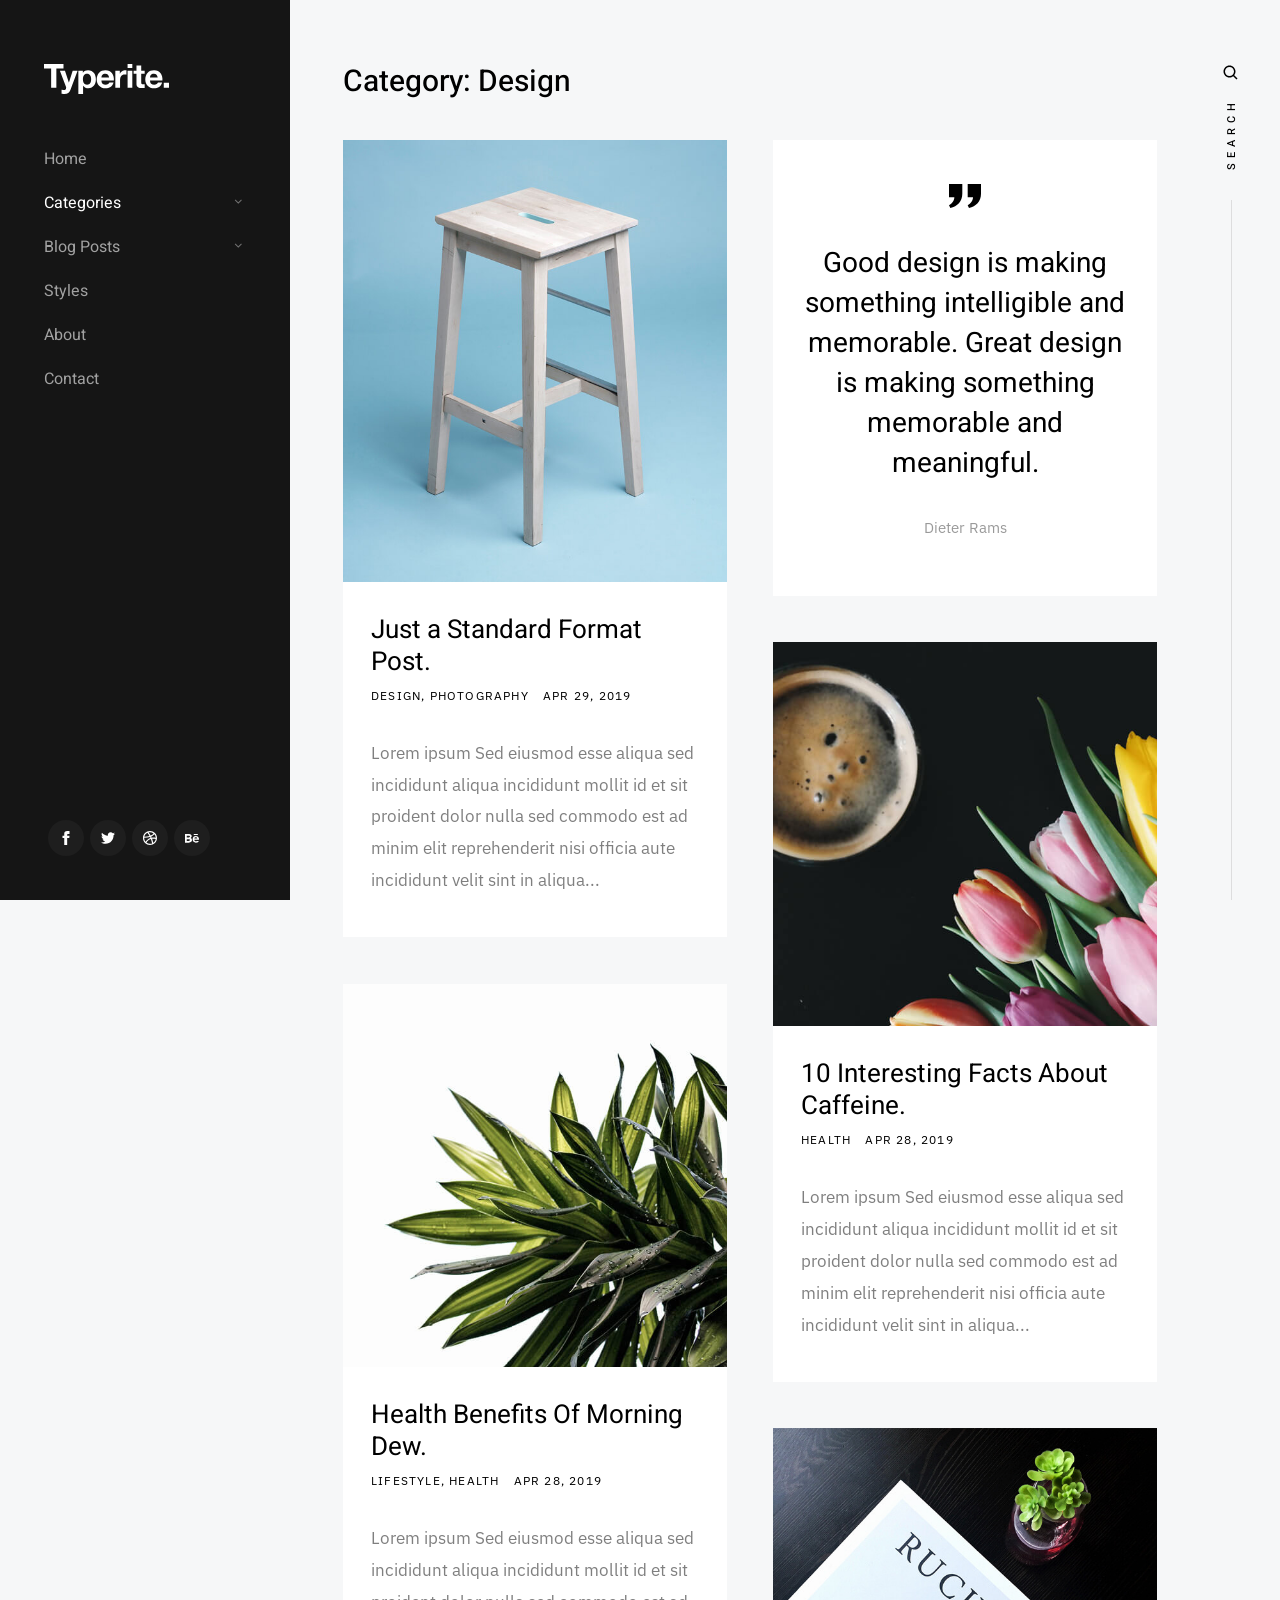
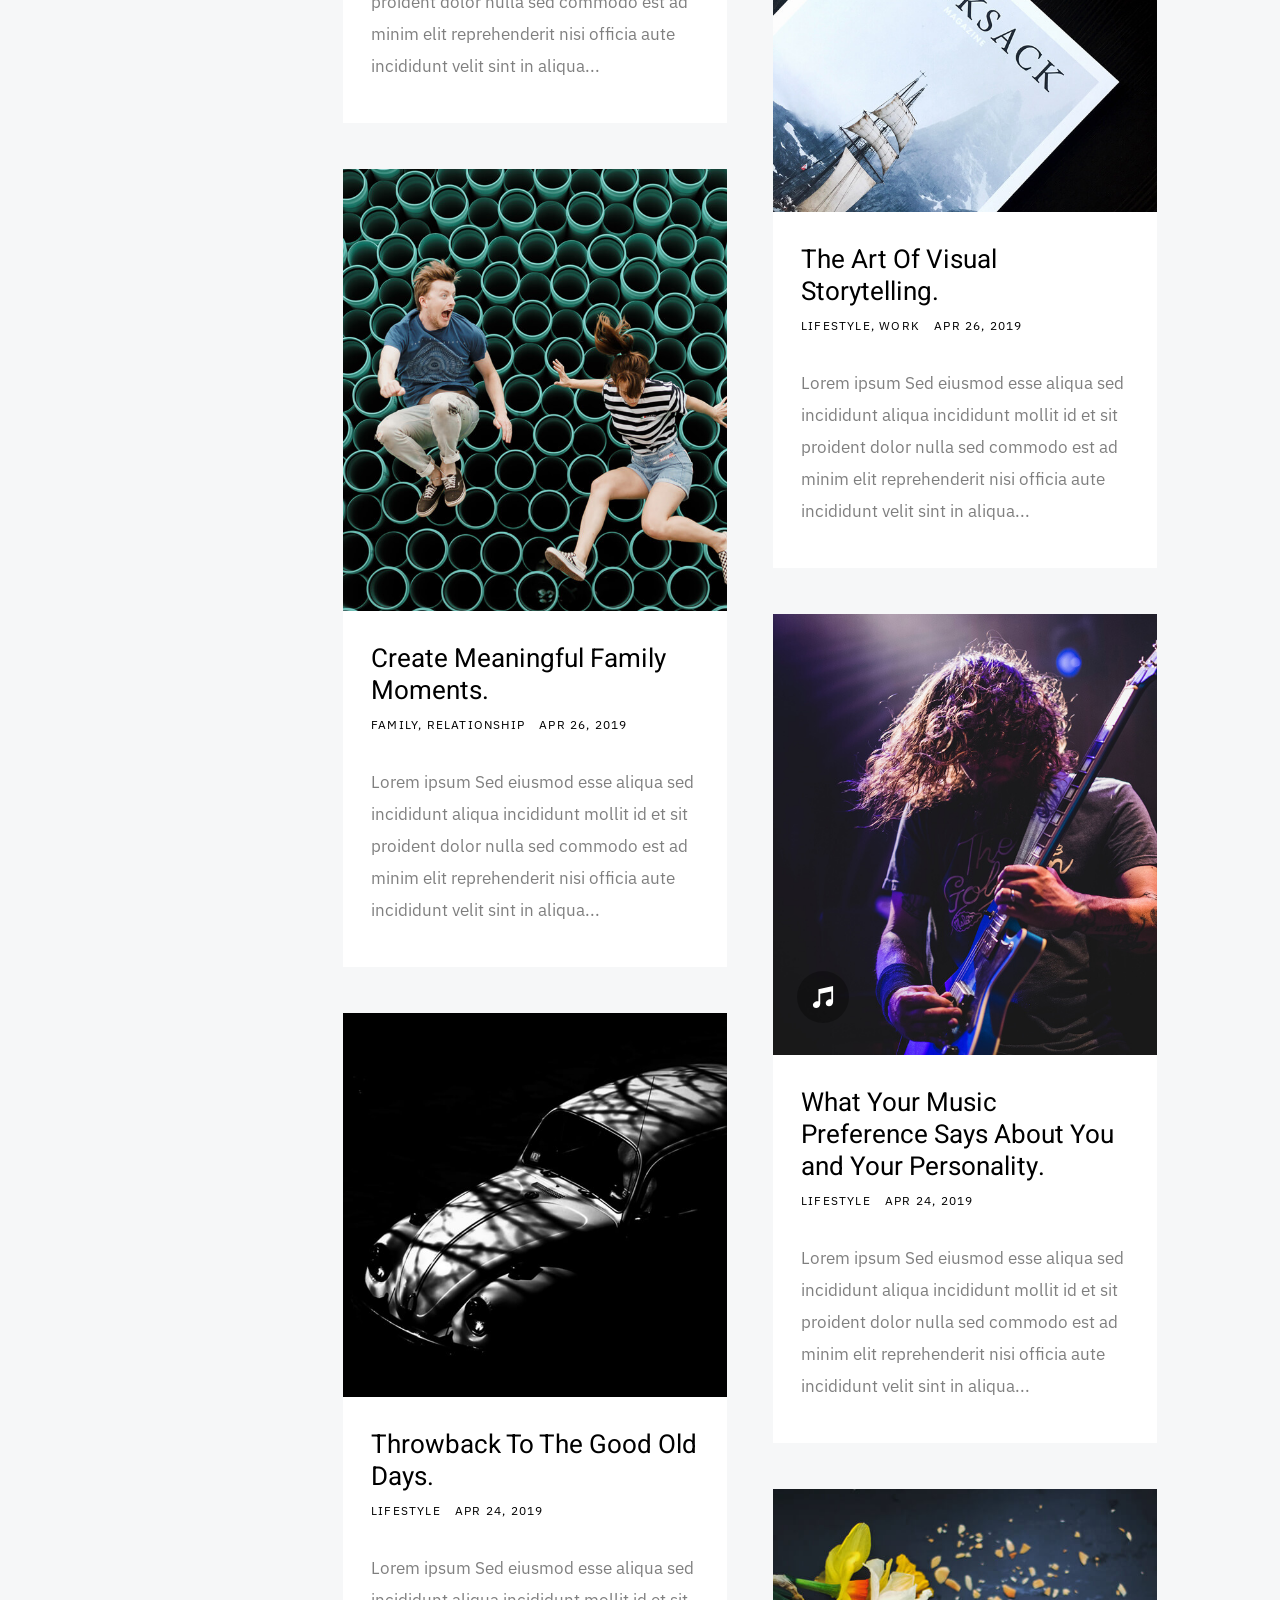
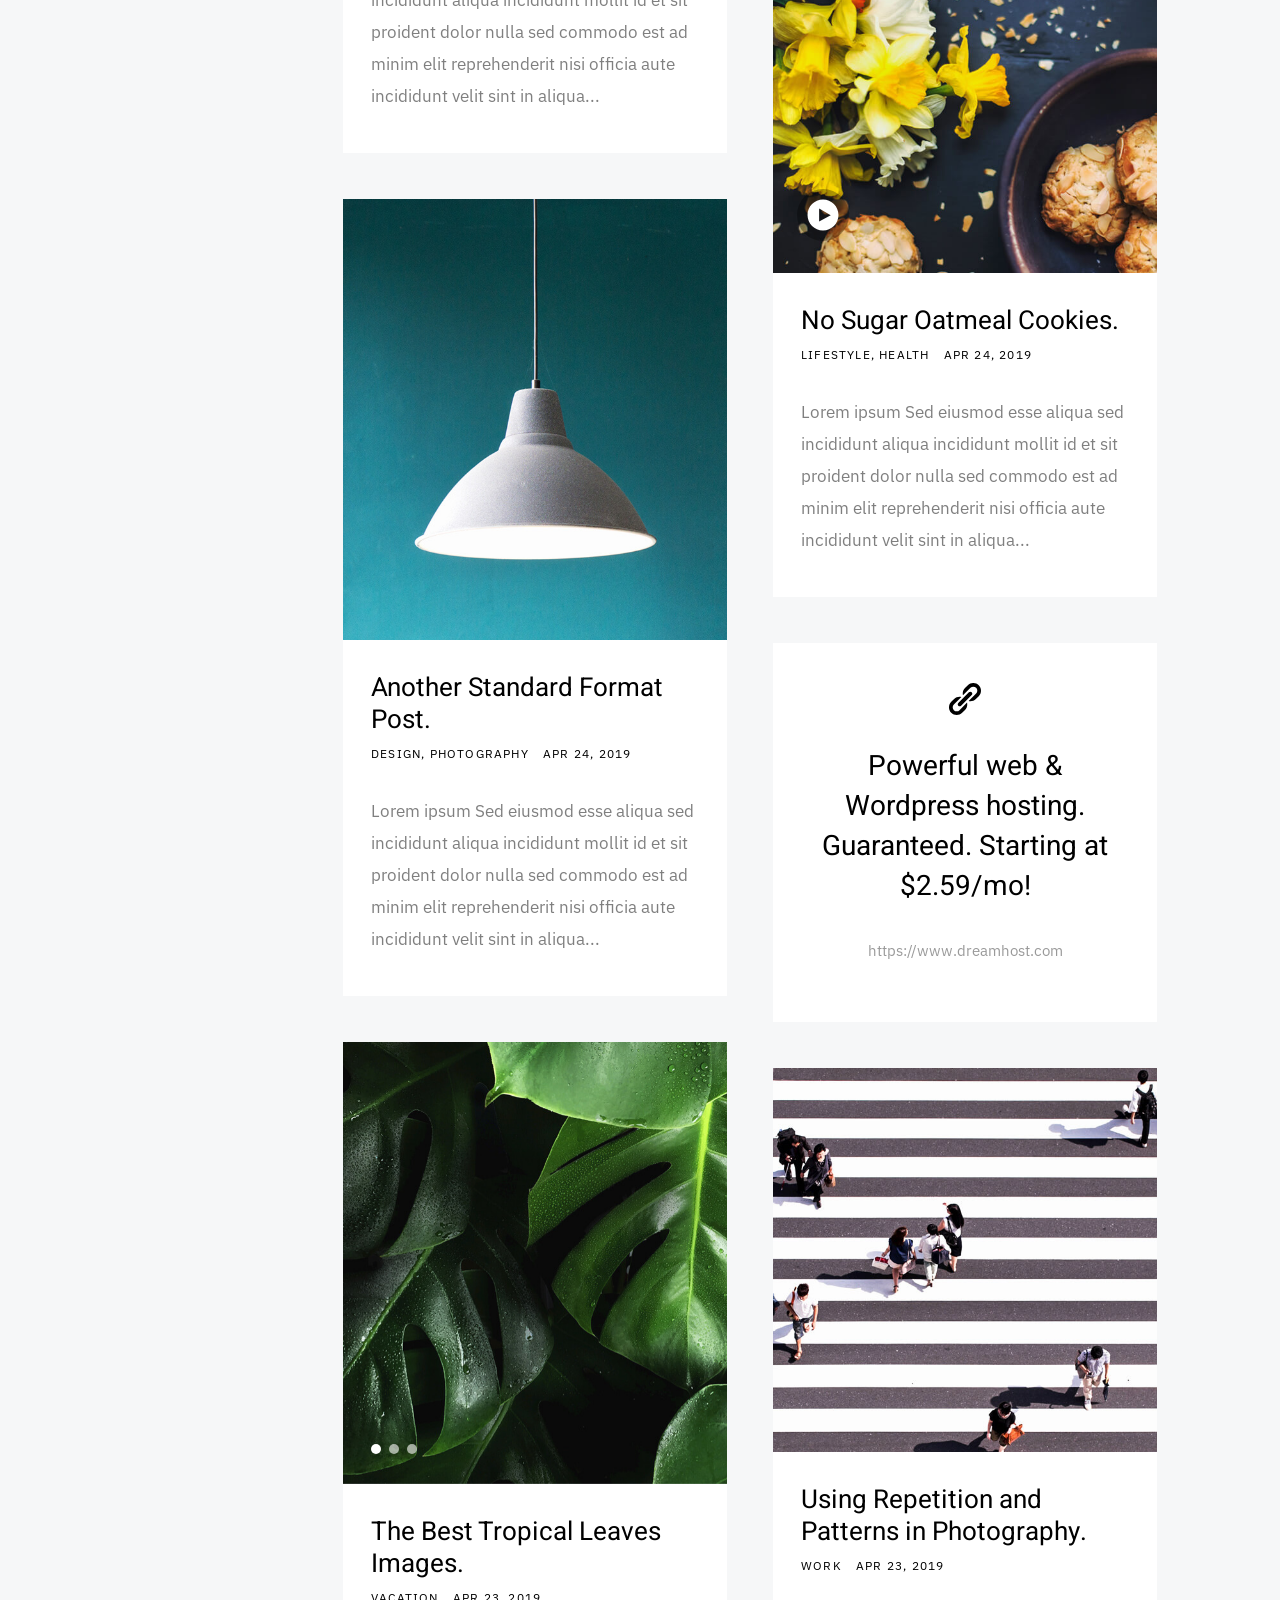
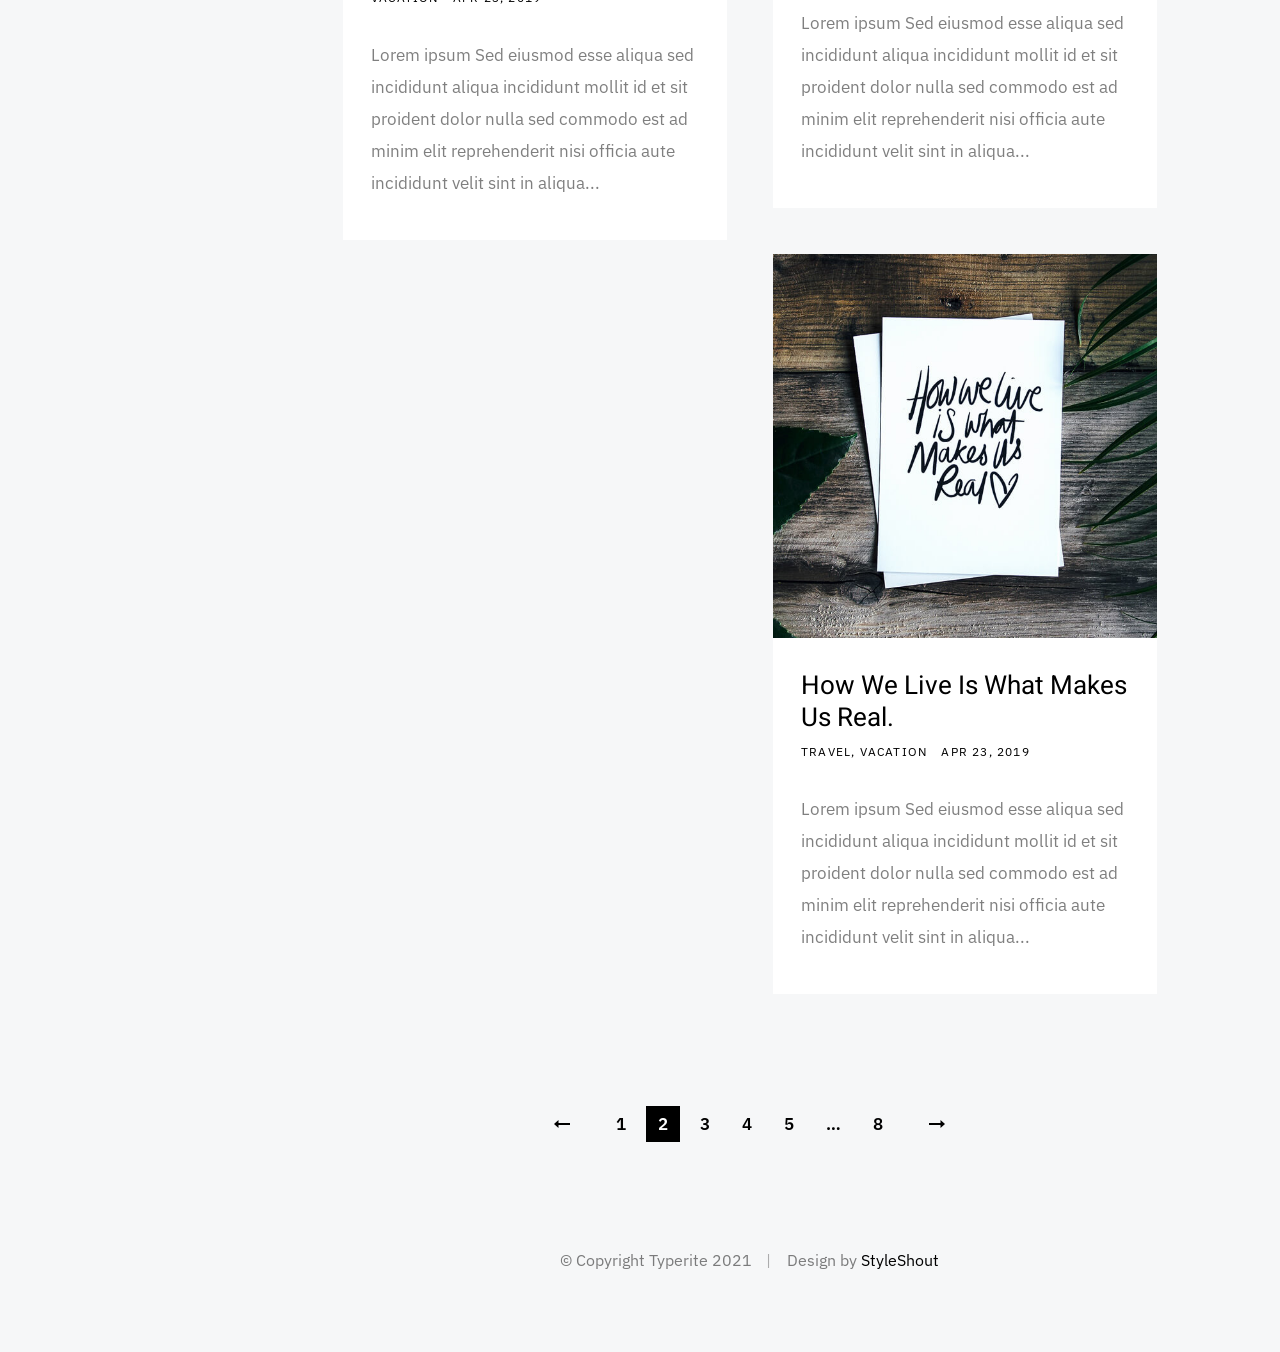
==== category.html @ 9af60459 "Загрузка проекта" ====
<!DOCTYPE html>
<html class="no-js" lang="en">
<head>

    <!--- basic page needs
    ================================================== -->
    <meta charset="utf-8">
    <title>Categories - Typerite</title>
    <meta name="description" content="">
    <meta name="author" content="">

    <!-- mobile specific metas
    ================================================== -->
    <meta name="viewport" content="width=device-width, initial-scale=1">

    <!-- CSS
    ================================================== -->
    <link rel="stylesheet" href="css/base.css">
    <link rel="stylesheet" href="css/vendor.css">
    <link rel="stylesheet" href="css/main.css">

    <!-- script
    ================================================== -->
    <script src="js/modernizr.js"></script>

    <!-- favicons
    ================================================== -->
    <link rel="apple-touch-icon" sizes="180x180" href="apple-touch-icon.png">
    <link rel="icon" type="image/png" sizes="32x32" href="favicon-32x32.png">
    <link rel="icon" type="image/png" sizes="16x16" href="favicon-16x16.png">
    <link rel="manifest" href="site.webmanifest">

</head>

<body>

    <!-- preloader
    ================================================== -->
    <div id="preloader">
        <div id="loader" class="dots-fade">
            <div></div>
            <div></div>
            <div></div>
        </div>
    </div>

    <div id="top" class="s-wrap site-wrapper">

        <!-- site header
        ================================================== -->
        <header class="s-header">

            <div class="header__top">
                <div class="header__logo">
                    <a class="site-logo" href="index.html">
                        <img src="images/logo.svg" alt="Homepage">
                    </a>
                </div>
            </div> <!-- end header__top -->

            <nav class="header__nav-wrap">

                <ul class="header__nav">
                    <li><a href="index.html" title="">Home</a></li>
                    <li class="has-children current">
                        <a href="#0" title="">Categories</a>
                        <ul class="sub-menu">
                        <li><a href="category.html">Lifestyle</a></li>
                        <li><a href="category.html">Health</a></li>
                        <li><a href="category.html">Family</a></li>
                        <li><a href="category.html">Management</a></li>
                        <li><a href="category.html">Travel</a></li>
                        <li><a href="category.html">Work</a></li>
                        </ul>
                    </li>
                    <li class="has-children">
                        <a href="#0" title="">Blog Posts</a>
                        <ul class="sub-menu">
                        <li><a href="single-video.html">Video Post</a></li>
                        <li><a href="single-audio.html">Audio Post</a></li>
                        <li><a href="single-gallery.html">Gallery Post</a></li>
                        <li><a href="single-standard.html">Standard Post</a></li>
                        </ul>
                    </li>
                    <li><a href="styles.html" title="">Styles</a></li>
                    <li><a href="page-about.html" title="">About</a></li>
                    <li><a href="page-contact.html" title="">Contact</a></li>
                </ul> <!-- end header__nav -->

                <ul class="header__social">
                    <li class="ss-facebook">
                        <a href="https://facebook.com/">
                            <span class="screen-reader-text">Facebook</span>
                        </a>
                    </li>
                    <li class="ss-twitter">
                        <a href="#0">
                            <span class="screen-reader-text">Twitter</span>
                        </a>
                    </li>
                    <li class="ss-dribbble">
                        <a href="#0">
                            <span class="screen-reader-text">Instagram</span>
                        </a>
                    </li>
                    <li class="ss-behance">
                        <a href="#0">
                            <span class="screen-reader-text">Behance</span>
                        </a>
                    </li>
                </ul>

            </nav> <!-- end header__nav-wrap -->

            <!-- menu toggle -->
            <a href="#0" class="header__menu-toggle">
                <span>Menu</span>
            </a>

        </header> <!-- end s-header -->


        <!-- search
        ================================================== -->
        <div class="s-search">

            <div class="search-block">
    
                <form role="search" method="get" class="search-form" action="#">
                    <label>
                        <span class="hide-content">Search for:</span>
                        <input type="search" class="search-field" placeholder="Type Keywords" value="" name="s" title="Search for:" autocomplete="off">
                    </label>
                    <input type="submit" class="search-submit" value="Search">
                </form>
    
                <a href="#0" title="Close Search" class="search-close">Close</a>
    
            </div>  <!-- end search-block -->

            <!-- search modal trigger -->
            <a href="#0" class="search-trigger">
                <svg xmlns="http://www.w3.org/2000/svg" width="24" height="24" viewBox="0 0 24 24" style="fill:rgba(0, 0, 0, 1);transform:;-ms-filter:"><path d="M10,18c1.846,0,3.543-0.635,4.897-1.688l4.396,4.396l1.414-1.414l-4.396-4.396C17.365,13.543,18,11.846,18,10 c0-4.411-3.589-8-8-8s-8,3.589-8,8S5.589,18,10,18z M10,4c3.309,0,6,2.691,6,6s-2.691,6-6,6s-6-2.691-6-6S6.691,4,10,4z"></path></svg>
                <span>Search</span>
            </a>
            <span class="search-line"></span>

        </div> <!-- end s-search -->


        <!-- site content
        ================================================== -->
        <div class="s-content">

            <header class="listing-header">
                <h1 class="h2">Category: Design</h1>
            </header>
            
            <div class="masonry-wrap">

                <div class="masonry">

                    <div class="grid-sizer"></div>
    
                    <article class="masonry__brick entry format-standard animate-this">
                            
                        <div class="entry__thumb">
                            <a href="single-standard.html" class="entry__thumb-link">
                                <img src="images/thumbs/masonry/woodcraft-600.jpg" 
                                        srcset="images/thumbs/masonry/woodcraft-600.jpg 1x, images/thumbs/masonry/woodcraft-1200.jpg 2x" alt="">
                            </a>
                        </div>
        
                        <div class="entry__text">
                            <div class="entry__header">
    
                                <h2 class="entry__title"><a href="single-standard.html">Just a Standard Format Post.</a></h2>
                                <div class="entry__meta">
                                    <span class="entry__meta-cat">
                                        <a href="category.html">Design</a> 
                                        <a href="category.html">Photography</a>
                                    </span>
                                    <span class="entry__meta-date">
                                        <a href="single-standard.html">Apr 29, 2019</a>
                                    </span>
                                </div>
                                
                            </div>
                            <div class="entry__excerpt">
                                <p>
                                Lorem ipsum Sed eiusmod esse aliqua sed incididunt aliqua incididunt mollit id et sit proident dolor nulla sed commodo est ad minim elit reprehenderit nisi officia aute incididunt velit sint in aliqua...
                                </p>
                            </div>
                        </div>
        
                    </article> <!-- end article -->
    
                    <article class="masonry__brick entry format-quote animate-this">
                            
                        <div class="entry__thumb">
                            <blockquote>
                                <p>Good design is making something intelligible and memorable. Great design is making something memorable and meaningful.</p>
    
                                <cite>Dieter Rams</cite>
                            </blockquote>
                        </div>   
        
                    </article> <!-- end article -->
    
                    <article class="masonry__brick entry format-standard animate-this">
                            
                        <div class="entry__thumb">
                            <a href="single-standard.html" class="entry__thumb-link">
                                <img src="images/thumbs/masonry/tulips-600.jpg" 
                                        srcset="images/thumbs/masonry/tulips-600.jpg 1x, images/thumbs/masonry/tulips-1200.jpg 2x" alt="">
                            </a>
                        </div>
        
                        <div class="entry__text">
                            <div class="entry__header">
                                <h2 class="entry__title"><a href="single-standard.html">10 Interesting Facts About Caffeine.</a></h2>
                                <div class="entry__meta">
                                    <span class="entry__meta-cat">
                                        <a href="category.html">Health</a>
                                    </span>
                                    <span class="entry__meta-date">
                                        <a href="single-standard.html">Apr 28, 2019</a>
                                    </span>
                                </div>
                            </div>
                            <div class="entry__excerpt">
                                <p>
                                Lorem ipsum Sed eiusmod esse aliqua sed incididunt aliqua incididunt mollit id et sit proident dolor nulla sed commodo est ad minim elit reprehenderit nisi officia aute incididunt velit sint in aliqua...
                                </p>
                            </div>
                        </div>
        
                    </article> <!-- end article -->
                    
    
                    <article class="masonry__brick entry format-standard animate-this">
    
                        <div class="entry__thumb">
                            <a href="single-standard.html" class="entry__thumb-link">
                                <img src="images/thumbs/masonry/dew-600.jpg" 
                                        srcset="images/thumbs/masonry/dew-600.jpg 1x, images/thumbs/masonry/dew-1200.jpg 2x" alt="">
                            </a>
                        </div>
        
                        <div class="entry__text">
                            <div class="entry__header">
                                <h2 class="entry__title"><a href="single-standard.html">Health Benefits Of Morning Dew.</a></h2>
                                <div class="entry__meta">
                                    <span class="entry__meta-cat">
                                        <a href="category.html">Lifestyle</a>
                                        <a href="category.html">Health</a>
                                    </span>
                                    <span class="entry__meta-date">
                                        <a href="single-standard.html">Apr 28, 2019</a>
                                    </span>
                                </div>
                            </div>
                            <div class="entry__excerpt">
                                <p>
                                Lorem ipsum Sed eiusmod esse aliqua sed incididunt aliqua incididunt mollit id et sit proident dolor nulla sed commodo est ad minim elit reprehenderit nisi officia aute incididunt velit sint in aliqua...
                                </p>
                            </div>
                        </div>
        
                    </article> <!-- end article -->
    
                    <article class="masonry__brick entry format-standard animate-this">
    
                            <div class="entry__thumb">
                                <a href="single-standard.html" class="entry__thumb-link">
                                    <img src="images/thumbs/masonry/rucksack-600.jpg" 
                                            srcset="images/thumbs/masonry/rucksack-600.jpg 1x, images/thumbs/masonry/rucksack-1200.jpg 2x" alt="">
                                </a>
                            </div>
            
                            <div class="entry__text">
                                <div class="entry__header">
                                    
                                    <h2 class="entry__title"><a href="single-standard.html">The Art Of Visual Storytelling.</a></h2>
                                    
                                    <div class="entry__meta">
                                        <span class="entry__meta-cat">
                                            <a href="category.html">Lifestyle</a>
                                            <a href="category.html">Work</a>
                                        </span>
                                        <span class="entry__meta-date">
                                            <a href="single-standard.html">Apr 26, 2019</a>
                                        </span>
                                    </div>
                                </div>
                                <div class="entry__excerpt">
                                    <p>
                                    Lorem ipsum Sed eiusmod esse aliqua sed incididunt aliqua incididunt mollit id et sit proident dolor nulla sed commodo est ad minim elit reprehenderit nisi officia aute incididunt velit sint in aliqua...
                                    </p>
                                </div>
                            </div>
            
                        </article> <!-- end article -->
    
                    <article class="masonry__brick entry format-standard animate-this">
    
                        <div class="entry__thumb">
                            <a href="single-standard.html" class="entry__thumb-link">
                                <img src="images/thumbs/masonry/jump-600.jpg" 
                                        srcset="images/thumbs/masonry/jump-600.jpg 1x, images/thumbs/masonry/jump-1200.jpg 2x" alt="">
                            </a>
                        </div>
    
                        <div class="entry__text">
                            <div class="entry__header">
                                
                                <h2 class="entry__title"><a href="single-standard.html">Create Meaningful Family Moments.</a></h2>
                                <div class="entry__meta">
                                    <span class="entry__meta-cat">
                                        <a href="category.html">Family</a>
                                        <a href="category.html">Relationship</a>
                                    </span>
                                    <span class="entry__meta-date">
                                        <a href="single-standard.html">Apr 26, 2019</a>
                                    </span>
                                </div>
                            </div>
                            <div class="entry__excerpt">
                                <p>
                                Lorem ipsum Sed eiusmod esse aliqua sed incididunt aliqua incididunt mollit id et sit proident dolor nulla sed commodo est ad minim elit reprehenderit nisi officia aute incididunt velit sint in aliqua...
                                </p>
                            </div>
                        </div>
    
                    </article> <!-- end article -->
    
                    <article class="masonry__brick entry format-audio animate-this">
    
                        <div class="entry__thumb">
                            <a href="single-audio.html" class="entry__thumb-link">
                                <img src="images/thumbs/masonry/guitarist-600.jpg" 
                                        srcset="images/thumbs/masonry/guitarist-600.jpg 1x, images/thumbs/masonry/guitarist-1200.jpg 2x" alt="">
                            </a>
                        </div>
    
                        <div class="entry__text">
                            <div class="entry__header">
                                <h2 class="entry__title"><a href="single-audio.html">What Your Music Preference Says About You and Your Personality.</a></h2>
                                <div class="entry__meta">
                                    <span class="entry__meta-cat">
                                        <a href="category.html">Lifestyle</a>
                                    </span>
                                    <span class="entry__meta-date">
                                        <a href="single-standard.html">Apr 24, 2019</a>
                                    </span>
                                </div>
                            </div>
                            <div class="entry__excerpt">
                                <p>
                                    Lorem ipsum Sed eiusmod esse aliqua sed incididunt aliqua incididunt mollit id et sit proident dolor nulla sed commodo est ad minim elit reprehenderit nisi officia aute incididunt velit sint in aliqua...
                                </p>
                            </div>
                        </div>
    
                    </article> <!-- end article -->
    
                    <article class="masonry__brick entry format-standard animate-this">
    
                        <div class="entry__thumb">
                            <a href="single-standard.html" class="entry__thumb-link">
                                <img src="images/thumbs/masonry/beetle-600.jpg" 
                                        srcset="images/thumbs/masonry/beetle-600.jpg 1x, images/thumbs/masonry/beetle-1200.jpg 2x" alt="">
                            </a>
                        </div>
    
                        <div class="entry__text">
                            <div class="entry__header">
                                <h2 class="entry__title"><a href="single-standard.html">Throwback To The Good Old Days.</a></h2>
                                <div class="entry__meta">
                                    <span class="entry__meta-cat">
                                        <a href="category.html">Lifestyle</a>
                                    </span>
                                    <span class="entry__meta-date">
                                        <a href="single-standard.html">Apr 24, 2019</a>
                                    </span>
                                </div>
                            </div>
                            <div class="entry__excerpt">
                                <p>
                                Lorem ipsum Sed eiusmod esse aliqua sed incididunt aliqua incididunt mollit id et sit proident dolor nulla sed commodo est ad minim elit reprehenderit nisi officia aute incididunt velit sint in aliqua...
                                </p>
                            </div>
                        </div>
    
                    </article> <!-- end article -->
    
                    <article class="masonry__brick entry format-video animate-this">
                            
                        <div class="entry__thumb video-image">
                            <a href="https://player.vimeo.com/video/117310401?color=339989&title=0&byline=0&portrait=0" data-lity class="entry__thumb-link">
                                <img src="images/thumbs/masonry/cookies-600.jpg" 
                                        srcset="images/thumbs/masonry/cookies-600.jpg 1x, images/thumbs/masonry/cookies-1200.jpg 2x" alt="">
                            </a>
                        </div>
        
                        <div class="entry__text">
                            <div class="entry__header">
                                <h2 class="entry__title"><a href="single-video.html">No Sugar Oatmeal Cookies.</a></h2>
                                <div class="entry__meta">
                                    <span class="entry__meta-cat">
                                        <a href="category.html">Lifestyle</a>
                                        <a href="category.html">Health</a>
                                    </span>
                                    <span class="entry__meta-date">
                                        <a href="single-standard.html">Apr 24, 2019</a>
                                    </span>
                                </div>
                            </div>
                            <div class="entry__excerpt">
                                <p>
                                Lorem ipsum Sed eiusmod esse aliqua sed incididunt aliqua incididunt mollit id et sit proident dolor nulla sed commodo est ad minim elit reprehenderit nisi officia aute incididunt velit sint in aliqua...
                                </p>
                            </div>
                        </div>
        
                    </article> <!-- end article -->
    
                    <article class="masonry__brick entry format-standard animate-this">
    
                        <div class="entry__thumb">
                            <a href="single-standard.html" class="entry__thumb-link">
                                <img src="images/thumbs/masonry/lamp-600.jpg" 
                                        srcset="images/thumbs/masonry/lamp-600.jpg 1x, images/thumbs/masonry/lamp-1200.jpg 2x" alt="">
                            </a>
                        </div>
    
                        <div class="entry__text">
                            <div class="entry__header">
                                <h2 class="entry__title"><a href="single-standard.html">Another Standard Format Post.</a></h2>
                                <div class="entry__meta">
                                    <span class="entry__meta-cat">
                                        <a href="category.html">Design</a>
                                        <a href="category.html">Photography</a>
                                    </span>
                                    <span class="entry__meta-date">
                                        <a href="single-standard.html">Apr 24, 2019</a>
                                    </span>
                                </div>
                            </div>
                            <div class="entry__excerpt">
                                <p>
                                Lorem ipsum Sed eiusmod esse aliqua sed incididunt aliqua incididunt mollit id et sit proident dolor nulla sed commodo est ad minim elit reprehenderit nisi officia aute incididunt velit sint in aliqua...
                                </p>
                            </div>
                        </div>
    
                    </article> <!-- end article -->
    
                    <article class="masonry__brick entry format-link animate-this">
                        
                        <div class="entry__thumb">
                            <div class="link-wrap">
                                <h2>Powerful web & Wordpress hosting. Guaranteed. Starting at $2.59/mo!</h2>
                                <cite>
                                    <a target="_blank" href="https://www.dreamhost.com/r.cgi?287326">https://www.dreamhost.com</a>
                                </cite>
                            </div>
                        </div>
                        
                    </article> <!-- end article -->
    
                    <article class="masonry__brick entry format-gallery animate-this">
                            
                        <div class="entry__thumb slider">
                            <div class="slider__slides">
                                <div class="slider__slide">
                                    <img src="images/thumbs/masonry/gallery/slide-1-600.jpg" 
                                            srcset="images/thumbs/masonry/gallery/slide-1-600.jpg 1x, images/thumbs/masonry/gallery/slide-1-1200.jpg 2x" alt=""> 
                                </div>
                                <div class="slider__slide">
                                    <img src="images/thumbs/masonry/gallery/slide-2-600.jpg" 
                                            srcset="images/thumbs/masonry/gallery/slide-2-600.jpg 1x, images/thumbs/masonry/gallery/slide-2-1200.jpg 2x" alt=""> 
                                </div>
                                <div class="slider__slide">
                                    <img src="images/thumbs/masonry/gallery/slide-3-600.jpg" 
                                            srcset="images/thumbs/masonry/gallery/slide-3-600.jpg 1x, images/thumbs/masonry/gallery/slide-3-1200.jpg 2x" alt="">  
                                </div>
                            </div>
                        </div>
        
                        <div class="entry__text">
                            <div class="entry__header">
                                <h2 class="entry__title"><a href="single-gallery.html">The Best Tropical Leaves Images.</a></h2>
                                <div class="entry__meta">
                                    <span class="entry__meta-cat">
                                        <a href="category.html">Vacation</a>
                                    </span>
                                    <span class="entry__meta-date">
                                        <a href="single-standard.html">Apr 23, 2019</a>
                                    </span>
                                </div>
                            </div>
                            <div class="entry__excerpt">
                                <p>
                                    Lorem ipsum Sed eiusmod esse aliqua sed incididunt aliqua incididunt mollit id et sit proident dolor nulla sed commodo est ad minim elit reprehenderit nisi officia aute incididunt velit sint in aliqua...
                                </p>
                            </div>
                        </div>
        
                    </article> <!-- end article -->
    
                    <article class="masonry__brick entry format-standard animate-this">
    
                        <div class="entry__thumb">
                            <a href="single-standard.html" class="entry__thumb-link">
                                <img src="images/thumbs/masonry/walk-600.jpg" 
                                        srcset="images/thumbs/masonry/walk-600.jpg 1x, images/thumbs/masonry/walk-1200.jpg 2x" alt="">
                            </a>
                        </div>
    
                        <div class="entry__text">
                            <div class="entry__header">
                                <h2 class="entry__title"><a href="single-standard.html">Using Repetition and Patterns in Photography.</a></h2>
                                <div class="entry__meta">
                                    <span class="entry__meta-cat">
                                        <a href="category.html">Work</a>
                                    </span>
                                    <span class="entry__meta-date">
                                        <a href="single-standard.html">Apr 23, 2019</a>
                                    </span>
                                </div>
                            </div>
                            <div class="entry__excerpt">
                                <p>
                                    Lorem ipsum Sed eiusmod esse aliqua sed incididunt aliqua incididunt mollit id et sit proident dolor nulla sed commodo est ad minim elit reprehenderit nisi officia aute incididunt velit sint in aliqua...
                                </p>
                            </div>
                        </div>
    
                    </article> <!-- end article -->
    
                    <article class="masonry__brick entry format-standard animate-this">
    
                        <div class="entry__thumb">
                            <a href="single-standard.html" class="entry__thumb-link">
                                <img src="images/thumbs/masonry/real-600.jpg" 
                                        srcset="images/thumbs/masonry/real-600.jpg 1x, images/thumbs/masonry/real-1200.jpg 2x" alt="">
                            </a>
                        </div>
    
                        <div class="entry__text">
                            <div class="entry__header">
                                <h2 class="entry__title"><a href="single-standard.html">How We Live Is What Makes Us Real.</a></h2>
                                <div class="entry__meta">
                                    <span class="entry__meta-cat">
                                        <a href="category.html">Travel</a>
                                        <a href="category.html">Vacation</a>
                                    </span>
                                    <span class="entry__meta-date">
                                        <a href="single-standard.html">Apr 23, 2019</a>
                                    </span>
                                </div>
                            </div>
                            <div class="entry__excerpt">
                                <p>
                                    Lorem ipsum Sed eiusmod esse aliqua sed incididunt aliqua incididunt mollit id et sit proident dolor nulla sed commodo est ad minim elit reprehenderit nisi officia aute incididunt velit sint in aliqua...
                                </p>
                            </div>
                        </div>
    
                    </article> <!-- end article -->
    
                </div> <!-- end masonry -->

            </div> <!-- end masonry-wrap -->

            <div class="row">
                <div class="column large-full">
                    <nav class="pgn">
                        <ul>
                            <li><a class="pgn__prev" href="#0">Prev</a></li>
                            <li><a class="pgn__num" href="#0">1</a></li>
                            <li><span class="pgn__num current">2</span></li>
                            <li><a class="pgn__num" href="#0">3</a></li>
                            <li><a class="pgn__num" href="#0">4</a></li>
                            <li><a class="pgn__num" href="#0">5</a></li>
                            <li><span class="pgn__num dots">…</span></li>
                            <li><a class="pgn__num" href="#0">8</a></li>
                            <li><a class="pgn__next" href="#0">Next</a></li>
                        </ul>
                    </nav>
                </div>
            </div>

        </div> <!-- end s-content -->


        <!-- footer
        ================================================== -->
        <footer class="s-footer">
            <div class="row">
                <div class="column large-full footer__content">
                    <div class="footer__copyright">
                        <span>© Copyright Typerite 2021</span> 
                        <span>Design by <a href="https://www.styleshout.com/">StyleShout</a></span>
                    </div>
                </div>
            </div>

            <div class="go-top">
                <a class="smoothscroll" title="Back to Top" href="#top"></a>
            </div>
        </footer>

    </div> <!-- end s-wrap -->


    <!-- Java Script
    ================================================== -->
    <script src="js/jquery-3.2.1.min.js"></script>
    <script src="js/plugins.js"></script>
    <script src="js/main.js"></script>

</body>
---- css/base.css ----
/* =================================================================== 
 *
 *  Typerite Base Stylesheet
 *  Template Ver. 1.1.0
 *  03-15-2021
 *  ------------------------------------------------------------------
 *
 *  TOC:
 *  # imports 
 *  # normalize
 *  # basic/base setup styles
 *      ## Media
 *      ## Typography resets 
 *      ## links
 *      ## inputs
 *  # grid
 *      ## medium screen devices
 *      ## tablets
 *      ## mobile devices
 *      ## small mobile devices
 *  # block grids
 *      ## block grids - medium screen devices
 *      ## block grids - tablets
 *      ## block grids - mobile devices
 *      ## block grids - small mobile devices
 *  # MISC
 *
 * =================================================================== */


/* ===================================================================
 * # imports 
 *
 * ------------------------------------------------------------------- */
@import url("https://fonts.googleapis.com/css?family=Heebo:300,400,500,600,700|Lora:400,400i,700,700i|IBM+Plex+Sans:300,400,400i,600,700,900");


/* ==========================================================================
 * # normalize
 * normalize.css v8.0.1 | MIT License |
 * github.com/necolas/normalize.css
 *
 * -------------------------------------------------------------------------- */

/* ------------------------------------------------------------------- 
 * ## document
 * ------------------------------------------------------------------- */
/* 1. Correct the line height in all browsers.
 * 2. Prevent adjustments of font size after orientation changes in iOS.*/
html {
    line-height              : 1.15;
    /* 1 */
    -webkit-text-size-adjust : 100%;
    /* 2 */
}

/* ------------------------------------------------------------------- 
 * ## sections
 * ------------------------------------------------------------------- */
/* Remove the margin in all browsers. */
body {
    margin : 0;
}

/* Render the `main` element consistently in IE. */
main {
    display : block;
}

/* Correct the font size and margin on `h1` elements within `section` and
 * `article` contexts in Chrome, Firefox, and Safari. */
h1 {
    font-size : 2em;
    margin    : 0.67em 0;
}

/* ------------------------------------------------------------------- 
 * ## grouping
 * ------------------------------------------------------------------- */
/* 1. Add the correct box sizing in Firefox.
 * 2. Show the overflow in Edge and IE. */
hr {
    box-sizing : content-box;
    /* 1 */
    height     : 0;
    /* 1 */
    overflow   : visible;
    /* 2 */
}

/* 1. Correct the inheritance and scaling of font size in all browsers.
 * 2. Correct the odd `em` font sizing in all browsers. */
pre {
    font-family : monospace, monospace;
    /* 1 */
    font-size   : 1em;
    /* 2 */
}

/* ------------------------------------------------------------------- 
 * ## text-level semantics
 * ------------------------------------------------------------------- */
/* Remove the gray background on active links in IE 10. */
a {
    background-color : transparent;
}

/* 1. Remove the bottom border in Chrome 57-
 * 2. Add the correct text decoration in Chrome, Edge, IE, Opera, and Safari. */
abbr[title] {
    border-bottom   : none;
    /* 1 */
    text-decoration : underline;
    /* 2 */
    text-decoration : underline dotted;
    /* 2 */
}

/* Add the correct font weight in Chrome, Edge, and Safari. */
b,
strong {
    font-weight : bolder;
}

/* 1. Correct the inheritance and scaling of font size in all browsers.
 * 2. Correct the odd `em` font sizing in all browsers. */
code,
kbd,
samp {
    font-family : monospace, monospace;
    /* 1 */
    font-size   : 1em;
    /* 2 */
}

/* Add the correct font size in all browsers. */
small {
    font-size : 80%;
}

/* Prevent `sub` and `sup` elements from affecting the line height in
 * all browsers. */
sub,
sup {
    font-size      : 75%;
    line-height    : 0;
    position       : relative;
    vertical-align : baseline;
}

sub {
    bottom : -0.25em;
}

sup {
    top : -0.5em;
}

/* ------------------------------------------------------------------- 
 * ## embedded content
 * ------------------------------------------------------------------- */
/* Remove the border on images inside links in IE 10. */
img {
    border-style : none;
}

/* ------------------------------------------------------------------- 
 * ## forms
 * ------------------------------------------------------------------- */
/* 1. Change the font styles in all browsers.
 * 2. Remove the margin in Firefox and Safari. */
button,
input,
optgroup,
select,
textarea {
    font-family : inherit;
    /* 1 */
    font-size   : 100%;
    /* 1 */
    line-height : 1.15;
    /* 1 */
    margin      : 0;
    /* 2 */
}

/* Show the overflow in IE.
 * 1. Show the overflow in Edge. */
button,
input {
    /* 1 */
    overflow : visible;
}

/* Remove the inheritance of text transform in Edge, Firefox, and IE.
 * 1. Remove the inheritance of text transform in Firefox. */
button,
select {
    /* 1 */
    text-transform : none;
}

/* Correct the inability to style clickable types in iOS and Safari. */
button,
[type="button"],
[type="reset"],
[type="submit"] {
    -webkit-appearance : button;
}

/* Remove the inner border and padding in Firefox. */
button::-moz-focus-inner,
[type="button"]::-moz-focus-inner,
[type="reset"]::-moz-focus-inner,
[type="submit"]::-moz-focus-inner {
    border-style : none;
    padding      : 0;
}

/* Restore the focus styles unset by the previous rule. */
button:-moz-focusring,
[type="button"]:-moz-focusring,
[type="reset"]:-moz-focusring,
[type="submit"]:-moz-focusring {
    outline : 1px dotted ButtonText;
}

/* Correct the padding in Firefox. */
fieldset {
    padding : 0.35em 0.75em 0.625em;
}

/* 1. Correct the text wrapping in Edge and IE.
 * 2. Correct the color inheritance from `fieldset` elements in IE.
 * 3. Remove the padding so developers are not caught out when they zero out
 *    `fieldset` elements in all browsers. */
legend {
    box-sizing  : border-box;
    /* 1 */
    color       : inherit;
    /* 2 */
    display     : table;
    /* 1 */
    max-width   : 100%;
    /* 1 */
    padding     : 0;
    /* 3 */
    white-space : normal;
    /* 1 */
}

/* Add the correct vertical alignment in Chrome, Firefox, and Opera. */
progress {
    vertical-align : baseline;
}

/* Remove the default vertical scrollbar in IE 10+. */
textarea {
    overflow : auto;
}

/* 1. Add the correct box sizing in IE 10.
 * 2. Remove the padding in IE 10. */
[type="checkbox"],
[type="radio"] {
    box-sizing : border-box;
    /* 1 */
    padding    : 0;
    /* 2 */
}

/* Correct the cursor style of increment and decrement buttons in Chrome. */
[type="number"]::-webkit-inner-spin-button,
[type="number"]::-webkit-outer-spin-button {
    height : auto;
}

/* 1. Correct the odd appearance in Chrome and Safari.
 * 2. Correct the outline style in Safari. */
[type="search"] {
    -webkit-appearance : textfield;
    /* 1 */
    outline-offset     : -2px;
    /* 2 */
}

/* Remove the inner padding in Chrome and Safari on macOS. */
[type="search"]::-webkit-search-decoration {
    -webkit-appearance : none;
}

/* 1. Correct the inability to style clickable types in iOS and Safari.
 * 2. Change font properties to `inherit` in Safari. */
::-webkit-file-upload-button {
    -webkit-appearance : button;
    /* 1 */
    font               : inherit;
    /* 2 */
}

/* ------------------------------------------------------------------- 
 * ## interactive
 * ------------------------------------------------------------------- */
/* Add the correct display in Edge, IE 10+, and Firefox. */
details {
    display : block;
}

/* Add the correct display in all browsers. */
summary {
    display : list-item;
}

/* ------------------------------------------------------------------- 
 * ## misc
 * ------------------------------------------------------------------- */
/* Add the correct display in IE 10+. */
template {
    display : none;
}

/* Add the correct display in IE 10. */
[hidden] {
    display : none;
}


/* ===================================================================
 * # basic/base setup styles
 *
 * ------------------------------------------------------------------- */
html {
    font-size  : 62.5%;
    box-sizing : border-box;
}

*,
*::before,
*::after {
    box-sizing : inherit;
}

body {
    font-weight                : normal;
    line-height                : 1;
    word-wrap                  : break-word;
    -moz-font-smoothing        : grayscale;
    -moz-osx-font-smoothing    : grayscale;
    -webkit-font-smoothing     : antialiased;
    -webkit-overflow-scrolling : touch;
    -webkit-text-size-adjust   : none;
}

/* ------------------------------------------------------------------- 
 * ## Media
 * ------------------------------------------------------------------- */
svg,
img,
video embed,
iframe,
object {
    max-width : 100%;
    height    : auto;
}

/* ------------------------------------------------------------------- 
 * ## Typography resets 
 * ------------------------------------------------------------------- */
div,
dl,
dt,
dd,
ul,
ol,
li,
h1,
h2,
h3,
h4,
h5,
h6,
pre,
form,
p,
blockquote,
th,
td {
    margin  : 0;
    padding : 0;
}

p {
    font-size      : inherit;
    text-rendering : optimizeLegibility;
}

em,
i {
    font-style  : italic;
    line-height : inherit;
}

strong,
b {
    font-weight : bold;
    line-height : inherit;
}

small {
    font-size   : 60%;
    line-height : inherit;
}

ol,
ul {
    list-style : none;
}

li {
    display : block;
}

/* ------------------------------------------------------------------- 
 * ## links
 * ------------------------------------------------------------------- */
a {
    text-decoration : none;
    line-height     : inherit;
}

a img {
    border : none;
}

/* ------------------------------------------------------------------- 
 * ## inputs
 * ------------------------------------------------------------------- */
fieldset {
    margin  : 0;
    padding : 0;
}

input[type="email"],
input[type="number"],
input[type="search"],
input[type="text"],
input[type="tel"],
input[type="url"],
input[type="password"],
textarea {
    -webkit-appearance : none;
    -moz-appearance    : none;
    appearance         : none;
}


/* ===================================================================
 * # grid v2.0.1
 *
 *   -----------------------------------------------------------------
 * - Grid breakpoints are based on MAXIMUM WIDTH media queries, 
 *   meaning they apply to that one breakpoint and ALL THOSE BELOW IT.
 * - Grid columns without a specified width will automatically layout 
 *   as equal width columns.
 * ------------------------------------------------------------------- */

/* rows
 * ------------------------------------- */
.row {
    width             : 89%;
    max-width         : 1200px;
    margin            : 0 auto;
    display           : -ms-flexbox;
    display           : -webkit-flex;
    display           : flex;
    -webkit-flex-flow : row wrap;
    -ms-flex-flow     : row wrap;
    flex-flow         : row wrap;
}

.row .row {
    width        : auto;
    max-width    : none;
    margin-left  : -20px;
    margin-right : -20px;
}

/* columns
 * -------------------------------------- */
.column {
    -webkit-flex : 1 1 0%;
    -ms-flex     : 1 1 0%;
    flex         : 1 1 0%;
    padding      : 0 20px;
}

.collapse>.column,
.column.collapse {
    padding : 0;
}

/* flex row containers utility classes
 * ----------------------------------------- */
.row.row-wrap {
    -webkit-flex-wrap : wrap;
    -ms-flex-wrap     : wrap;
    flex-wrap         : wrap;
}

.row.row-nowrap {
    -webkit-flex-wrap : nowrap;
    -ms-flex-wrap     : none;
    flex-wrap         : nowrap;
}

.row.row-top {
    -webkit-align-items : flex-start;
    -ms-flex-align      : start;
    align-items         : flex-start;
}

.row.row-bottom {
    -webkit-align-items : flex-end;
    -ms-flex-align      : end;
    align-items         : flex-end;
}

.row.row-center {
    -webkit-align-items : center;
    -ms-flex-align      : center;
    align-items         : center;
}

.row.row-stretch {
    -webkit-align-items : stretch;
    -ms-flex-align      : stretch;
    align-items         : stretch;
}

.row.row-baseline {
    -webkit-align-items : baseline;
    -ms-flex-align      : baseline;
    align-items         : baseline;
}

/* flex item utility alignment classes
 * ----------------------------------------- */
.align-center {
    margin              : auto;
    -webkit-align-self  : center;
    -ms-flex-item-align : center;
    align-self          : center;
}

.align-left {
    margin-right        : auto;
    -webkit-align-self  : center;
    -ms-flex-item-align : center;
    align-self          : center;
}

.align-right {
    margin-left         : auto;
    -webkit-align-self  : center;
    -ms-flex-item-align : center;
    align-self          : center;
}

.align-x-center {
    margin-right : auto;
    margin-left  : auto;
}

.align-x-left {
    margin-right : auto;
}

.align-x-right {
    margin-left : auto;
}

.align-y-center {
    -webkit-align-self  : center;
    -ms-flex-item-align : center;
    align-self          : center;
}

.align-y-top {
    -webkit-align-self  : flex-start;
    -ms-flex-item-align : start;
    align-self          : flex-start;
}

.align-y-bottom {
    -webkit-align-self  : flex-end;
    -ms-flex-item-align : end;
    align-self          : flex-end;
}

/* large screen column widths 
 * -------------------------------------- */
.large-1 {
    -webkit-flex : 0 0 8.33333%;
    -ms-flex     : 0 0 8.33333%;
    flex         : 0 0 8.33333%;
    max-width    : 8.33333%;
}

.large-2 {
    -webkit-flex : 0 0 16.66667%;
    -ms-flex     : 0 0 16.66667%;
    flex         : 0 0 16.66667%;
    max-width    : 16.66667%;
}

.large-3 {
    -webkit-flex : 0 0 25%;
    -ms-flex     : 0 0 25%;
    flex         : 0 0 25%;
    max-width    : 25%;
}

.large-4 {
    -webkit-flex : 0 0 33.33333%;
    -ms-flex     : 0 0 33.33333%;
    flex         : 0 0 33.33333%;
    max-width    : 33.33333%;
}

.large-5 {
    -webkit-flex : 0 0 41.66667%;
    -ms-flex     : 0 0 41.66667%;
    flex         : 0 0 41.66667%;
    max-width    : 41.66667%;
}

.large-6,
.large-half {
    -webkit-flex : 0 0 50%;
    -ms-flex     : 0 0 50%;
    flex         : 0 0 50%;
    max-width    : 50%;
}

.large-7 {
    -webkit-flex : 0 0 58.33333%;
    -ms-flex     : 0 0 58.33333%;
    flex         : 0 0 58.33333%;
    max-width    : 58.33333%;
}

.large-8 {
    -webkit-flex : 0 0 66.66667%;
    -ms-flex     : 0 0 66.66667%;
    flex         : 0 0 66.66667%;
    max-width    : 66.66667%;
}

.large-9 {
    -webkit-flex : 0 0 75%;
    -ms-flex     : 0 0 75%;
    flex         : 0 0 75%;
    max-width    : 75%;
}

.large-10 {
    -webkit-flex : 0 0 83.33333%;
    -ms-flex     : 0 0 83.33333%;
    flex         : 0 0 83.33333%;
    max-width    : 83.33333%;
}

.large-11 {
    -webkit-flex : 0 0 91.66667%;
    -ms-flex     : 0 0 91.66667%;
    flex         : 0 0 91.66667%;
    max-width    : 91.66667%;
}

.large-12,
.large-full {
    -webkit-flex : 0 0 100%;
    -ms-flex     : 0 0 100%;
    flex         : 0 0 100%;
    max-width    : 100%;
}

/* ------------------------------------------------------------------- 
 * ## medium screen devices
 * ------------------------------------------------------------------- */
@media screen and (max-width: 1200px) {
    .row .row {
        margin-left  : -16px;
        margin-right : -16px;
    }

    .column {
        padding : 0 16px;
    }

    .medium-1 {
        -webkit-flex : 0 0 8.33333%;
        -ms-flex     : 0 0 8.33333%;
        flex         : 0 0 8.33333%;
        max-width    : 8.33333%;
    }

    .medium-2 {
        -webkit-flex : 0 0 16.66667%;
        -ms-flex     : 0 0 16.66667%;
        flex         : 0 0 16.66667%;
        max-width    : 16.66667%;
    }

    .medium-3 {
        -webkit-flex : 0 0 25%;
        -ms-flex     : 0 0 25%;
        flex         : 0 0 25%;
        max-width    : 25%;
    }

    .medium-4 {
        -webkit-flex : 0 0 33.33333%;
        -ms-flex     : 0 0 33.33333%;
        flex         : 0 0 33.33333%;
        max-width    : 33.33333%;
    }

    .medium-5 {
        -webkit-flex : 0 0 41.66667%;
        -ms-flex     : 0 0 41.66667%;
        flex         : 0 0 41.66667%;
        max-width    : 41.66667%;
    }

    .medium-6,
    .medium-half {
        -webkit-flex : 0 0 50%;
        -ms-flex     : 0 0 50%;
        flex         : 0 0 50%;
        max-width    : 50%;
    }

    .medium-7 {
        -webkit-flex : 0 0 58.33333%;
        -ms-flex     : 0 0 58.33333%;
        flex         : 0 0 58.33333%;
        max-width    : 58.33333%;
    }

    .medium-8 {
        -webkit-flex : 0 0 66.66667%;
        -ms-flex     : 0 0 66.66667%;
        flex         : 0 0 66.66667%;
        max-width    : 66.66667%;
    }

    .medium-9 {
        -webkit-flex : 0 0 75%;
        -ms-flex     : 0 0 75%;
        flex         : 0 0 75%;
        max-width    : 75%;
    }

    .medium-10 {
        -webkit-flex : 0 0 83.33333%;
        -ms-flex     : 0 0 83.33333%;
        flex         : 0 0 83.33333%;
        max-width    : 83.33333%;
    }

    .medium-11 {
        -webkit-flex : 0 0 91.66667%;
        -ms-flex     : 0 0 91.66667%;
        flex         : 0 0 91.66667%;
        max-width    : 91.66667%;
    }

    .medium-12,
    .medium-full {
        -webkit-flex : 0 0 100%;
        -ms-flex     : 0 0 100%;
        flex         : 0 0 100%;
        max-width    : 100%;
    }
}

/* ------------------------------------------------------------------- 
 * ## tablets
 * ------------------------------------------------------------------- */
@media screen and (max-width: 800px) {
    .tab-1 {
        -webkit-flex : 0 0 8.33333%;
        -ms-flex     : 0 0 8.33333%;
        flex         : 0 0 8.33333%;
        max-width    : 8.33333%;
    }

    .tab-2 {
        -webkit-flex : 0 0 16.66667%;
        -ms-flex     : 0 0 16.66667%;
        flex         : 0 0 16.66667%;
        max-width    : 16.66667%;
    }

    .tab-3 {
        -webkit-flex : 0 0 25%;
        -ms-flex     : 0 0 25%;
        flex         : 0 0 25%;
        max-width    : 25%;
    }

    .tab-4 {
        -webkit-flex : 0 0 33.33333%;
        -ms-flex     : 0 0 33.33333%;
        flex         : 0 0 33.33333%;
        max-width    : 33.33333%;
    }

    .tab-5 {
        -webkit-flex : 0 0 41.66667%;
        -ms-flex     : 0 0 41.66667%;
        flex         : 0 0 41.66667%;
        max-width    : 41.66667%;
    }

    .tab-6,
    .tab-half {
        -webkit-flex : 0 0 50%;
        -ms-flex     : 0 0 50%;
        flex         : 0 0 50%;
        max-width    : 50%;
    }

    .tab-7 {
        -webkit-flex : 0 0 58.33333%;
        -ms-flex     : 0 0 58.33333%;
        flex         : 0 0 58.33333%;
        max-width    : 58.33333%;
    }

    .tab-8 {
        -webkit-flex : 0 0 66.66667%;
        -ms-flex     : 0 0 66.66667%;
        flex         : 0 0 66.66667%;
        max-width    : 66.66667%;
    }

    .tab-9 {
        -webkit-flex : 0 0 75%;
        -ms-flex     : 0 0 75%;
        flex         : 0 0 75%;
        max-width    : 75%;
    }

    .tab-10 {
        -webkit-flex : 0 0 83.33333%;
        -ms-flex     : 0 0 83.33333%;
        flex         : 0 0 83.33333%;
        max-width    : 83.33333%;
    }

    .tab-11 {
        -webkit-flex : 0 0 91.66667%;
        -ms-flex     : 0 0 91.66667%;
        flex         : 0 0 91.66667%;
        max-width    : 91.66667%;
    }

    .tab-12,
    .tab-full {
        -webkit-flex : 0 0 100%;
        -ms-flex     : 0 0 100%;
        flex         : 0 0 100%;
        max-width    : 100%;
    }

    .hide-on-tablet {
        display : none;
    }
}

/* ------------------------------------------------------------------- 
 * ## mobile devices 
 * ------------------------------------------------------------------- */
@media screen and (max-width: 600px) {
    .row {
        width         : 100%;
        padding-left  : 25px;
        padding-right : 25px;
    }

    .row .row {
        margin-left   : -10px;
        margin-right  : -10px;
        padding-left  : 0;
        padding-right : 0;
    }

    .column {
        padding : 0 10px;
    }

    .mob-1 {
        -webkit-flex : 0 0 8.33333%;
        -ms-flex     : 0 0 8.33333%;
        flex         : 0 0 8.33333%;
        max-width    : 8.33333%;
    }

    .mob-2 {
        -webkit-flex : 0 0 16.66667%;
        -ms-flex     : 0 0 16.66667%;
        flex         : 0 0 16.66667%;
        max-width    : 16.66667%;
    }

    .mob-3 {
        -webkit-flex : 0 0 25%;
        -ms-flex     : 0 0 25%;
        flex         : 0 0 25%;
        max-width    : 25%;
    }

    .mob-4 {
        -webkit-flex : 0 0 33.33333%;
        -ms-flex     : 0 0 33.33333%;
        flex         : 0 0 33.33333%;
        max-width    : 33.33333%;
    }

    .mob-5 {
        -webkit-flex : 0 0 41.66667%;
        -ms-flex     : 0 0 41.66667%;
        flex         : 0 0 41.66667%;
        max-width    : 41.66667%;
    }

    .mob-6,
    .mob-half {
        -webkit-flex : 0 0 50%;
        -ms-flex     : 0 0 50%;
        flex         : 0 0 50%;
        max-width    : 50%;
    }

    .mob-7 {
        -webkit-flex : 0 0 58.33333%;
        -ms-flex     : 0 0 58.33333%;
        flex         : 0 0 58.33333%;
        max-width    : 58.33333%;
    }

    .mob-8 {
        -webkit-flex : 0 0 66.66667%;
        -ms-flex     : 0 0 66.66667%;
        flex         : 0 0 66.66667%;
        max-width    : 66.66667%;
    }

    .mob-9 {
        -webkit-flex : 0 0 75%;
        -ms-flex     : 0 0 75%;
        flex         : 0 0 75%;
        max-width    : 75%;
    }

    .mob-10 {
        -webkit-flex : 0 0 83.33333%;
        -ms-flex     : 0 0 83.33333%;
        flex         : 0 0 83.33333%;
        max-width    : 83.33333%;
    }

    .mob-11 {
        -webkit-flex : 0 0 91.66667%;
        -ms-flex     : 0 0 91.66667%;
        flex         : 0 0 91.66667%;
        max-width    : 91.66667%;
    }

    .mob-12,
    .mob-full {
        -webkit-flex : 0 0 100%;
        -ms-flex     : 0 0 100%;
        flex         : 0 0 100%;
        max-width    : 100%;
    }

    .hide-on-mobile {
        display : none;
    }
}

/* ------------------------------------------------------------------- 
 * ## small mobile devices <= 400px
 * ------------------------------------------------------------------- */
@media screen and (max-width: 400px) {
    .row {
        padding-left  : 22px;
        padding-right : 22px;
    }

    .row .row {
        margin-left  : 0;
        margin-right : 0;
    }

    .column {
        -webkit-flex : 0 0 100%;
        -ms-flex     : 0 0 100%;
        flex         : 0 0 100%;
        max-width    : 100%;
        width        : 100%;
        margin-left  : 0;
        margin-right : 0;
        padding      : 0;
    }
}


/* ===================================================================
 * # block grids
 *
 * -------------------------------------------------------------------
 * Equally-sized columns define at parent/row level.
 * ------------------------------------------------------------------- */
.block-large-1-8>.column {
    -webkit-flex : 0 0 12.5%;
    -ms-flex     : 0 0 12.5%;
    flex         : 0 0 12.5%;
    max-width    : 12.5%;
}

.block-large-1-6>.column {
    -webkit-flex : 0 0 16.66667%;
    -ms-flex     : 0 0 16.66667%;
    flex         : 0 0 16.66667%;
    max-width    : 16.66667%;
}

.block-large-1-5>.column {
    -webkit-flex : 0 0 20%;
    -ms-flex     : 0 0 20%;
    flex         : 0 0 20%;
    max-width    : 20%;
}

.block-large-1-4>.column {
    -webkit-flex : 0 0 25%;
    -ms-flex     : 0 0 25%;
    flex         : 0 0 25%;
    max-width    : 25%;
}

.block-large-1-3>.column {
    -webkit-flex : 0 0 33.33333%;
    -ms-flex     : 0 0 33.33333%;
    flex         : 0 0 33.33333%;
    max-width    : 33.33333%;
}

.block-large-1-2>.column {
    -webkit-flex : 0 0 50%;
    -ms-flex     : 0 0 50%;
    flex         : 0 0 50%;
    max-width    : 50%;
}

.block-large-full>.column {
    -webkit-flex : 0 0 100%;
    -ms-flex     : 0 0 100%;
    flex         : 0 0 100%;
    max-width    : 100%;
}

/* ------------------------------------------------------------------- 
 * ## block grids - medium screen devices
 * ------------------------------------------------------------------- */
@media screen and (max-width: 1200px) {
    .block-medium-1-8>.column {
        -webkit-flex : 0 0 12.5%;
        -ms-flex     : 0 0 12.5%;
        flex         : 0 0 12.5%;
        max-width    : 12.5%;
    }

    .block-medium-1-6>.column {
        -webkit-flex : 0 0 16.66667%;
        -ms-flex     : 0 0 16.66667%;
        flex         : 0 0 16.66667%;
        max-width    : 16.66667%;
    }

    .block-medium-1-5>.column {
        -webkit-flex : 0 0 20%;
        -ms-flex     : 0 0 20%;
        flex         : 0 0 20%;
        max-width    : 20%;
    }

    .block-medium-1-4>.column {
        -webkit-flex : 0 0 25%;
        -ms-flex     : 0 0 25%;
        flex         : 0 0 25%;
        max-width    : 25%;
    }

    .block-medium-1-3>.column {
        -webkit-flex : 0 0 33.33333%;
        -ms-flex     : 0 0 33.33333%;
        flex         : 0 0 33.33333%;
        max-width    : 33.33333%;
    }

    .block-medium-1-2>.column {
        -webkit-flex : 0 0 50%;
        -ms-flex     : 0 0 50%;
        flex         : 0 0 50%;
        max-width    : 50%;
    }

    .block-medium-full>.column {
        -webkit-flex : 0 0 100%;
        -ms-flex     : 0 0 100%;
        flex         : 0 0 100%;
        max-width    : 100%;
    }
}

/* ------------------------------------------------------------------- 
 * ## block grids - tablets
 * ------------------------------------------------------------------- */
@media screen and (max-width: 800px) {
    .block-tab-1-8>.column {
        -webkit-flex : 0 0 12.5%;
        -ms-flex     : 0 0 12.5%;
        flex         : 0 0 12.5%;
        max-width    : 12.5%;
    }

    .block-tab-1-6>.column {
        -webkit-flex : 0 0 16.66667%;
        -ms-flex     : 0 0 16.66667%;
        flex         : 0 0 16.66667%;
        max-width    : 16.66667%;
    }

    .block-tab-1-5>.column {
        -webkit-flex : 0 0 20%;
        -ms-flex     : 0 0 20%;
        flex         : 0 0 20%;
        max-width    : 20%;
    }

    .block-tab-1-4>.column {
        -webkit-flex : 0 0 25%;
        -ms-flex     : 0 0 25%;
        flex         : 0 0 25%;
        max-width    : 25%;
    }

    .block-tab-1-3>.column {
        -webkit-flex : 0 0 33.33333%;
        -ms-flex     : 0 0 33.33333%;
        flex         : 0 0 33.33333%;
        max-width    : 33.33333%;
    }

    .block-tab-1-2>.column {
        -webkit-flex : 0 0 50%;
        -ms-flex     : 0 0 50%;
        flex         : 0 0 50%;
        max-width    : 50%;
    }

    .block-tab-full>.column {
        -webkit-flex : 0 0 100%;
        -ms-flex     : 0 0 100%;
        flex         : 0 0 100%;
        max-width    : 100%;
    }
}

/* ------------------------------------------------------------------- 
 * ## block grids - mobile devices
 * ------------------------------------------------------------------- */
@media screen and (max-width: 600px) {
    .block-mob-1-8>.column {
        -webkit-flex : 0 0 12.5%;
        -ms-flex     : 0 0 12.5%;
        flex         : 0 0 12.5%;
        max-width    : 12.5%;
    }

    .block-mob-1-6>.column {
        -webkit-flex : 0 0 16.66667%;
        -ms-flex     : 0 0 16.66667%;
        flex         : 0 0 16.66667%;
        max-width    : 16.66667%;
    }

    .block-mob-1-5>.column {
        -webkit-flex : 0 0 20%;
        -ms-flex     : 0 0 20%;
        flex         : 0 0 20%;
        max-width    : 20%;
    }

    .block-mob-1-4>.column {
        -webkit-flex : 0 0 25%;
        -ms-flex     : 0 0 25%;
        flex         : 0 0 25%;
        max-width    : 25%;
    }

    .block-mob-1-3>.column {
        -webkit-flex : 0 0 33.33333%;
        -ms-flex     : 0 0 33.33333%;
        flex         : 0 0 33.33333%;
        max-width    : 33.33333%;
    }

    .block-mob-1-2>.column {
        -webkit-flex : 0 0 50%;
        -ms-flex     : 0 0 50%;
        flex         : 0 0 50%;
        max-width    : 50%;
    }

    .block-mob-full>.column {
        -webkit-flex : 0 0 100%;
        -ms-flex     : 0 0 100%;
        flex         : 0 0 100%;
        max-width    : 100%;
    }
}

/* ------------------------------------------------------------------- 
 * ## block grids - small mobile devices <= 400px
 * ------------------------------------------------------------------- */
@media screen and (max-width: 400px) {
    .stack>.column {
        -webkit-flex : 0 0 100%;
        -ms-flex     : 0 0 100%;
        flex         : 0 0 100%;
        max-width    : 100%;
        width        : 100%;
        margin-left  : 0;
        margin-right : 0;
        padding      : 0;
    }
}


/* ===================================================================
 * # MISC
 *
 * ------------------------------------------------------------------- */
.group:after {
    content : "";
    display : table;
    clear   : both;
}

/* misc helper classes
 * -------------------------------------- */
.is-hidden {
    display : none;
}

.is-invisible {
    visibility : hidden;
}

.antialiased {
    -webkit-font-smoothing  : antialiased;
    -moz-osx-font-smoothing : grayscale;
}

.overflow-hidden {
    overflow : hidden;
}

.remove-bottom {
    margin-bottom : 0;
}

.add-half-bottom {
    margin-bottom : 1.6rem !important;
}

.add-bottom {
    margin-bottom : 3.2rem !important;
}

.no-border {
    border : none;
}

.full-width {
    width : 100%;
}

.text-center {
    text-align : center;
}

.text-left {
    text-align : left;
}

.text-right {
    text-align : right;
}

.pull-left {
    float : left;
}

.pull-right {
    float : right;
}
---- css/vendor.css ----
/* =================================================================== 
 *
 *  Typerite Vendor/Third Party CSS
 *  Template Ver. 1.1.0
 *  03-15-2021
 *  ------------------------------------------------------------------
 *
 *  TOC:
 *  # Animate On Scroll 
 *  # Slick Slider
 *  # lity
 *  # PrismJS
 *
 * =================================================================== */


/* ===================================================================
 * # Animate On Scroll 
 * https://michalsnik.github.io/aos/
 * ------------------------------------------------------------------- */
[data-aos][data-aos][data-aos-duration='50'],
body[data-aos-duration='50'] [data-aos] {
    transition-duration : 50ms;
}

[data-aos][data-aos][data-aos-delay='50'],
body[data-aos-delay='50'] [data-aos] {
    transition-delay : 0;
}

[data-aos][data-aos][data-aos-delay='50'].aos-animate,
body[data-aos-delay='50'] [data-aos].aos-animate {
    transition-delay : 50ms;
}

[data-aos][data-aos][data-aos-duration='100'],
body[data-aos-duration='100'] [data-aos] {
    transition-duration : .1s;
}

[data-aos][data-aos][data-aos-delay='100'],
body[data-aos-delay='100'] [data-aos] {
    transition-delay : 0;
}

[data-aos][data-aos][data-aos-delay='100'].aos-animate,
body[data-aos-delay='100'] [data-aos].aos-animate {
    transition-delay : .1s;
}

[data-aos][data-aos][data-aos-duration='150'],
body[data-aos-duration='150'] [data-aos] {
    transition-duration : .15s;
}

[data-aos][data-aos][data-aos-delay='150'],
body[data-aos-delay='150'] [data-aos] {
    transition-delay : 0;
}

[data-aos][data-aos][data-aos-delay='150'].aos-animate,
body[data-aos-delay='150'] [data-aos].aos-animate {
    transition-delay : .15s;
}

[data-aos][data-aos][data-aos-duration='200'],
body[data-aos-duration='200'] [data-aos] {
    transition-duration : .2s;
}

[data-aos][data-aos][data-aos-delay='200'],
body[data-aos-delay='200'] [data-aos] {
    transition-delay : 0;
}

[data-aos][data-aos][data-aos-delay='200'].aos-animate,
body[data-aos-delay='200'] [data-aos].aos-animate {
    transition-delay : .2s;
}

[data-aos][data-aos][data-aos-duration='250'],
body[data-aos-duration='250'] [data-aos] {
    transition-duration : .25s;
}

[data-aos][data-aos][data-aos-delay='250'],
body[data-aos-delay='250'] [data-aos] {
    transition-delay : 0;
}

[data-aos][data-aos][data-aos-delay='250'].aos-animate,
body[data-aos-delay='250'] [data-aos].aos-animate {
    transition-delay : .25s;
}

[data-aos][data-aos][data-aos-duration='300'],
body[data-aos-duration='300'] [data-aos] {
    transition-duration : .3s;
}

[data-aos][data-aos][data-aos-delay='300'],
body[data-aos-delay='300'] [data-aos] {
    transition-delay : 0;
}

[data-aos][data-aos][data-aos-delay='300'].aos-animate,
body[data-aos-delay='300'] [data-aos].aos-animate {
    transition-delay : .3s;
}

[data-aos][data-aos][data-aos-duration='350'],
body[data-aos-duration='350'] [data-aos] {
    transition-duration : .35s;
}

[data-aos][data-aos][data-aos-delay='350'],
body[data-aos-delay='350'] [data-aos] {
    transition-delay : 0;
}

[data-aos][data-aos][data-aos-delay='350'].aos-animate,
body[data-aos-delay='350'] [data-aos].aos-animate {
    transition-delay : .35s;
}

[data-aos][data-aos][data-aos-duration='400'],
body[data-aos-duration='400'] [data-aos] {
    transition-duration : .4s;
}

[data-aos][data-aos][data-aos-delay='400'],
body[data-aos-delay='400'] [data-aos] {
    transition-delay : 0;
}

[data-aos][data-aos][data-aos-delay='400'].aos-animate,
body[data-aos-delay='400'] [data-aos].aos-animate {
    transition-delay : .4s;
}

[data-aos][data-aos][data-aos-duration='450'],
body[data-aos-duration='450'] [data-aos] {
    transition-duration : .45s;
}

[data-aos][data-aos][data-aos-delay='450'],
body[data-aos-delay='450'] [data-aos] {
    transition-delay : 0;
}

[data-aos][data-aos][data-aos-delay='450'].aos-animate,
body[data-aos-delay='450'] [data-aos].aos-animate {
    transition-delay : .45s;
}

[data-aos][data-aos][data-aos-duration='500'],
body[data-aos-duration='500'] [data-aos] {
    transition-duration : .5s;
}

[data-aos][data-aos][data-aos-delay='500'],
body[data-aos-delay='500'] [data-aos] {
    transition-delay : 0;
}

[data-aos][data-aos][data-aos-delay='500'].aos-animate,
body[data-aos-delay='500'] [data-aos].aos-animate {
    transition-delay : .5s;
}

[data-aos][data-aos][data-aos-duration='550'],
body[data-aos-duration='550'] [data-aos] {
    transition-duration : .55s;
}

[data-aos][data-aos][data-aos-delay='550'],
body[data-aos-delay='550'] [data-aos] {
    transition-delay : 0;
}

[data-aos][data-aos][data-aos-delay='550'].aos-animate,
body[data-aos-delay='550'] [data-aos].aos-animate {
    transition-delay : .55s;
}

[data-aos][data-aos][data-aos-duration='600'],
body[data-aos-duration='600'] [data-aos] {
    transition-duration : .6s;
}

[data-aos][data-aos][data-aos-delay='600'],
body[data-aos-delay='600'] [data-aos] {
    transition-delay : 0;
}

[data-aos][data-aos][data-aos-delay='600'].aos-animate,
body[data-aos-delay='600'] [data-aos].aos-animate {
    transition-delay : .6s;
}

[data-aos][data-aos][data-aos-duration='650'],
body[data-aos-duration='650'] [data-aos] {
    transition-duration : .65s;
}

[data-aos][data-aos][data-aos-delay='650'],
body[data-aos-delay='650'] [data-aos] {
    transition-delay : 0;
}

[data-aos][data-aos][data-aos-delay='650'].aos-animate,
body[data-aos-delay='650'] [data-aos].aos-animate {
    transition-delay : .65s;
}

[data-aos][data-aos][data-aos-duration='700'],
body[data-aos-duration='700'] [data-aos] {
    transition-duration : .7s;
}

[data-aos][data-aos][data-aos-delay='700'],
body[data-aos-delay='700'] [data-aos] {
    transition-delay : 0;
}

[data-aos][data-aos][data-aos-delay='700'].aos-animate,
body[data-aos-delay='700'] [data-aos].aos-animate {
    transition-delay : .7s;
}

[data-aos][data-aos][data-aos-duration='750'],
body[data-aos-duration='750'] [data-aos] {
    transition-duration : .75s;
}

[data-aos][data-aos][data-aos-delay='750'],
body[data-aos-delay='750'] [data-aos] {
    transition-delay : 0;
}

[data-aos][data-aos][data-aos-delay='750'].aos-animate,
body[data-aos-delay='750'] [data-aos].aos-animate {
    transition-delay : .75s;
}

[data-aos][data-aos][data-aos-duration='800'],
body[data-aos-duration='800'] [data-aos] {
    transition-duration : .8s;
}

[data-aos][data-aos][data-aos-delay='800'],
body[data-aos-delay='800'] [data-aos] {
    transition-delay : 0;
}

[data-aos][data-aos][data-aos-delay='800'].aos-animate,
body[data-aos-delay='800'] [data-aos].aos-animate {
    transition-delay : .8s;
}

[data-aos][data-aos][data-aos-duration='850'],
body[data-aos-duration='850'] [data-aos] {
    transition-duration : .85s;
}

[data-aos][data-aos][data-aos-delay='850'],
body[data-aos-delay='850'] [data-aos] {
    transition-delay : 0;
}

[data-aos][data-aos][data-aos-delay='850'].aos-animate,
body[data-aos-delay='850'] [data-aos].aos-animate {
    transition-delay : .85s;
}

[data-aos][data-aos][data-aos-duration='900'],
body[data-aos-duration='900'] [data-aos] {
    transition-duration : .9s;
}

[data-aos][data-aos][data-aos-delay='900'],
body[data-aos-delay='900'] [data-aos] {
    transition-delay : 0;
}

[data-aos][data-aos][data-aos-delay='900'].aos-animate,
body[data-aos-delay='900'] [data-aos].aos-animate {
    transition-delay : .9s;
}

[data-aos][data-aos][data-aos-duration='950'],
body[data-aos-duration='950'] [data-aos] {
    transition-duration : .95s;
}

[data-aos][data-aos][data-aos-delay='950'],
body[data-aos-delay='950'] [data-aos] {
    transition-delay : 0;
}

[data-aos][data-aos][data-aos-delay='950'].aos-animate,
body[data-aos-delay='950'] [data-aos].aos-animate {
    transition-delay : .95s;
}

[data-aos][data-aos][data-aos-duration='1000'],
body[data-aos-duration='1000'] [data-aos] {
    transition-duration : 1s;
}

[data-aos][data-aos][data-aos-delay='1000'],
body[data-aos-delay='1000'] [data-aos] {
    transition-delay : 0;
}

[data-aos][data-aos][data-aos-delay='1000'].aos-animate,
body[data-aos-delay='1000'] [data-aos].aos-animate {
    transition-delay : 1s;
}

[data-aos][data-aos][data-aos-duration='1050'],
body[data-aos-duration='1050'] [data-aos] {
    transition-duration : 1.05s;
}

[data-aos][data-aos][data-aos-delay='1050'],
body[data-aos-delay='1050'] [data-aos] {
    transition-delay : 0;
}

[data-aos][data-aos][data-aos-delay='1050'].aos-animate,
body[data-aos-delay='1050'] [data-aos].aos-animate {
    transition-delay : 1.05s;
}

[data-aos][data-aos][data-aos-duration='1100'],
body[data-aos-duration='1100'] [data-aos] {
    transition-duration : 1.1s;
}

[data-aos][data-aos][data-aos-delay='1100'],
body[data-aos-delay='1100'] [data-aos] {
    transition-delay : 0;
}

[data-aos][data-aos][data-aos-delay='1100'].aos-animate,
body[data-aos-delay='1100'] [data-aos].aos-animate {
    transition-delay : 1.1s;
}

[data-aos][data-aos][data-aos-duration='1150'],
body[data-aos-duration='1150'] [data-aos] {
    transition-duration : 1.15s;
}

[data-aos][data-aos][data-aos-delay='1150'],
body[data-aos-delay='1150'] [data-aos] {
    transition-delay : 0;
}

[data-aos][data-aos][data-aos-delay='1150'].aos-animate,
body[data-aos-delay='1150'] [data-aos].aos-animate {
    transition-delay : 1.15s;
}

[data-aos][data-aos][data-aos-duration='1200'],
body[data-aos-duration='1200'] [data-aos] {
    transition-duration : 1.2s;
}

[data-aos][data-aos][data-aos-delay='1200'],
body[data-aos-delay='1200'] [data-aos] {
    transition-delay : 0;
}

[data-aos][data-aos][data-aos-delay='1200'].aos-animate,
body[data-aos-delay='1200'] [data-aos].aos-animate {
    transition-delay : 1.2s;
}

[data-aos][data-aos][data-aos-duration='1250'],
body[data-aos-duration='1250'] [data-aos] {
    transition-duration : 1.25s;
}

[data-aos][data-aos][data-aos-delay='1250'],
body[data-aos-delay='1250'] [data-aos] {
    transition-delay : 0;
}

[data-aos][data-aos][data-aos-delay='1250'].aos-animate,
body[data-aos-delay='1250'] [data-aos].aos-animate {
    transition-delay : 1.25s;
}

[data-aos][data-aos][data-aos-duration='1300'],
body[data-aos-duration='1300'] [data-aos] {
    transition-duration : 1.3s;
}

[data-aos][data-aos][data-aos-delay='1300'],
body[data-aos-delay='1300'] [data-aos] {
    transition-delay : 0;
}

[data-aos][data-aos][data-aos-delay='1300'].aos-animate,
body[data-aos-delay='1300'] [data-aos].aos-animate {
    transition-delay : 1.3s;
}

[data-aos][data-aos][data-aos-duration='1350'],
body[data-aos-duration='1350'] [data-aos] {
    transition-duration : 1.35s;
}

[data-aos][data-aos][data-aos-delay='1350'],
body[data-aos-delay='1350'] [data-aos] {
    transition-delay : 0;
}

[data-aos][data-aos][data-aos-delay='1350'].aos-animate,
body[data-aos-delay='1350'] [data-aos].aos-animate {
    transition-delay : 1.35s;
}

[data-aos][data-aos][data-aos-duration='1400'],
body[data-aos-duration='1400'] [data-aos] {
    transition-duration : 1.4s;
}

[data-aos][data-aos][data-aos-delay='1400'],
body[data-aos-delay='1400'] [data-aos] {
    transition-delay : 0;
}

[data-aos][data-aos][data-aos-delay='1400'].aos-animate,
body[data-aos-delay='1400'] [data-aos].aos-animate {
    transition-delay : 1.4s;
}

[data-aos][data-aos][data-aos-duration='1450'],
body[data-aos-duration='1450'] [data-aos] {
    transition-duration : 1.45s;
}

[data-aos][data-aos][data-aos-delay='1450'],
body[data-aos-delay='1450'] [data-aos] {
    transition-delay : 0;
}

[data-aos][data-aos][data-aos-delay='1450'].aos-animate,
body[data-aos-delay='1450'] [data-aos].aos-animate {
    transition-delay : 1.45s;
}

[data-aos][data-aos][data-aos-duration='1500'],
body[data-aos-duration='1500'] [data-aos] {
    transition-duration : 1.5s;
}

[data-aos][data-aos][data-aos-delay='1500'],
body[data-aos-delay='1500'] [data-aos] {
    transition-delay : 0;
}

[data-aos][data-aos][data-aos-delay='1500'].aos-animate,
body[data-aos-delay='1500'] [data-aos].aos-animate {
    transition-delay : 1.5s;
}

[data-aos][data-aos][data-aos-duration='1550'],
body[data-aos-duration='1550'] [data-aos] {
    transition-duration : 1.55s;
}

[data-aos][data-aos][data-aos-delay='1550'],
body[data-aos-delay='1550'] [data-aos] {
    transition-delay : 0;
}

[data-aos][data-aos][data-aos-delay='1550'].aos-animate,
body[data-aos-delay='1550'] [data-aos].aos-animate {
    transition-delay : 1.55s;
}

[data-aos][data-aos][data-aos-duration='1600'],
body[data-aos-duration='1600'] [data-aos] {
    transition-duration : 1.6s;
}

[data-aos][data-aos][data-aos-delay='1600'],
body[data-aos-delay='1600'] [data-aos] {
    transition-delay : 0;
}

[data-aos][data-aos][data-aos-delay='1600'].aos-animate,
body[data-aos-delay='1600'] [data-aos].aos-animate {
    transition-delay : 1.6s;
}

[data-aos][data-aos][data-aos-duration='1650'],
body[data-aos-duration='1650'] [data-aos] {
    transition-duration : 1.65s;
}

[data-aos][data-aos][data-aos-delay='1650'],
body[data-aos-delay='1650'] [data-aos] {
    transition-delay : 0;
}

[data-aos][data-aos][data-aos-delay='1650'].aos-animate,
body[data-aos-delay='1650'] [data-aos].aos-animate {
    transition-delay : 1.65s;
}

[data-aos][data-aos][data-aos-duration='1700'],
body[data-aos-duration='1700'] [data-aos] {
    transition-duration : 1.7s;
}

[data-aos][data-aos][data-aos-delay='1700'],
body[data-aos-delay='1700'] [data-aos] {
    transition-delay : 0;
}

[data-aos][data-aos][data-aos-delay='1700'].aos-animate,
body[data-aos-delay='1700'] [data-aos].aos-animate {
    transition-delay : 1.7s;
}

[data-aos][data-aos][data-aos-duration='1750'],
body[data-aos-duration='1750'] [data-aos] {
    transition-duration : 1.75s;
}

[data-aos][data-aos][data-aos-delay='1750'],
body[data-aos-delay='1750'] [data-aos] {
    transition-delay : 0;
}

[data-aos][data-aos][data-aos-delay='1750'].aos-animate,
body[data-aos-delay='1750'] [data-aos].aos-animate {
    transition-delay : 1.75s;
}

[data-aos][data-aos][data-aos-duration='1800'],
body[data-aos-duration='1800'] [data-aos] {
    transition-duration : 1.8s;
}

[data-aos][data-aos][data-aos-delay='1800'],
body[data-aos-delay='1800'] [data-aos] {
    transition-delay : 0;
}

[data-aos][data-aos][data-aos-delay='1800'].aos-animate,
body[data-aos-delay='1800'] [data-aos].aos-animate {
    transition-delay : 1.8s;
}

[data-aos][data-aos][data-aos-duration='1850'],
body[data-aos-duration='1850'] [data-aos] {
    transition-duration : 1.85s;
}

[data-aos][data-aos][data-aos-delay='1850'],
body[data-aos-delay='1850'] [data-aos] {
    transition-delay : 0;
}

[data-aos][data-aos][data-aos-delay='1850'].aos-animate,
body[data-aos-delay='1850'] [data-aos].aos-animate {
    transition-delay : 1.85s;
}

[data-aos][data-aos][data-aos-duration='1900'],
body[data-aos-duration='1900'] [data-aos] {
    transition-duration : 1.9s;
}

[data-aos][data-aos][data-aos-delay='1900'],
body[data-aos-delay='1900'] [data-aos] {
    transition-delay : 0;
}

[data-aos][data-aos][data-aos-delay='1900'].aos-animate,
body[data-aos-delay='1900'] [data-aos].aos-animate {
    transition-delay : 1.9s;
}

[data-aos][data-aos][data-aos-duration='1950'],
body[data-aos-duration='1950'] [data-aos] {
    transition-duration : 1.95s;
}

[data-aos][data-aos][data-aos-delay='1950'],
body[data-aos-delay='1950'] [data-aos] {
    transition-delay : 0;
}

[data-aos][data-aos][data-aos-delay='1950'].aos-animate,
body[data-aos-delay='1950'] [data-aos].aos-animate {
    transition-delay : 1.95s;
}

[data-aos][data-aos][data-aos-duration='2000'],
body[data-aos-duration='2000'] [data-aos] {
    transition-duration : 2s;
}

[data-aos][data-aos][data-aos-delay='2000'],
body[data-aos-delay='2000'] [data-aos] {
    transition-delay : 0;
}

[data-aos][data-aos][data-aos-delay='2000'].aos-animate,
body[data-aos-delay='2000'] [data-aos].aos-animate {
    transition-delay : 2s;
}

[data-aos][data-aos][data-aos-duration='2050'],
body[data-aos-duration='2050'] [data-aos] {
    transition-duration : 2.05s;
}

[data-aos][data-aos][data-aos-delay='2050'],
body[data-aos-delay='2050'] [data-aos] {
    transition-delay : 0;
}

[data-aos][data-aos][data-aos-delay='2050'].aos-animate,
body[data-aos-delay='2050'] [data-aos].aos-animate {
    transition-delay : 2.05s;
}

[data-aos][data-aos][data-aos-duration='2100'],
body[data-aos-duration='2100'] [data-aos] {
    transition-duration : 2.1s;
}

[data-aos][data-aos][data-aos-delay='2100'],
body[data-aos-delay='2100'] [data-aos] {
    transition-delay : 0;
}

[data-aos][data-aos][data-aos-delay='2100'].aos-animate,
body[data-aos-delay='2100'] [data-aos].aos-animate {
    transition-delay : 2.1s;
}

[data-aos][data-aos][data-aos-duration='2150'],
body[data-aos-duration='2150'] [data-aos] {
    transition-duration : 2.15s;
}

[data-aos][data-aos][data-aos-delay='2150'],
body[data-aos-delay='2150'] [data-aos] {
    transition-delay : 0;
}

[data-aos][data-aos][data-aos-delay='2150'].aos-animate,
body[data-aos-delay='2150'] [data-aos].aos-animate {
    transition-delay : 2.15s;
}

[data-aos][data-aos][data-aos-duration='2200'],
body[data-aos-duration='2200'] [data-aos] {
    transition-duration : 2.2s;
}

[data-aos][data-aos][data-aos-delay='2200'],
body[data-aos-delay='2200'] [data-aos] {
    transition-delay : 0;
}

[data-aos][data-aos][data-aos-delay='2200'].aos-animate,
body[data-aos-delay='2200'] [data-aos].aos-animate {
    transition-delay : 2.2s;
}

[data-aos][data-aos][data-aos-duration='2250'],
body[data-aos-duration='2250'] [data-aos] {
    transition-duration : 2.25s;
}

[data-aos][data-aos][data-aos-delay='2250'],
body[data-aos-delay='2250'] [data-aos] {
    transition-delay : 0;
}

[data-aos][data-aos][data-aos-delay='2250'].aos-animate,
body[data-aos-delay='2250'] [data-aos].aos-animate {
    transition-delay : 2.25s;
}

[data-aos][data-aos][data-aos-duration='2300'],
body[data-aos-duration='2300'] [data-aos] {
    transition-duration : 2.3s;
}

[data-aos][data-aos][data-aos-delay='2300'],
body[data-aos-delay='2300'] [data-aos] {
    transition-delay : 0;
}

[data-aos][data-aos][data-aos-delay='2300'].aos-animate,
body[data-aos-delay='2300'] [data-aos].aos-animate {
    transition-delay : 2.3s;
}

[data-aos][data-aos][data-aos-duration='2350'],
body[data-aos-duration='2350'] [data-aos] {
    transition-duration : 2.35s;
}

[data-aos][data-aos][data-aos-delay='2350'],
body[data-aos-delay='2350'] [data-aos] {
    transition-delay : 0;
}

[data-aos][data-aos][data-aos-delay='2350'].aos-animate,
body[data-aos-delay='2350'] [data-aos].aos-animate {
    transition-delay : 2.35s;
}

[data-aos][data-aos][data-aos-duration='2400'],
body[data-aos-duration='2400'] [data-aos] {
    transition-duration : 2.4s;
}

[data-aos][data-aos][data-aos-delay='2400'],
body[data-aos-delay='2400'] [data-aos] {
    transition-delay : 0;
}

[data-aos][data-aos][data-aos-delay='2400'].aos-animate,
body[data-aos-delay='2400'] [data-aos].aos-animate {
    transition-delay : 2.4s;
}

[data-aos][data-aos][data-aos-duration='2450'],
body[data-aos-duration='2450'] [data-aos] {
    transition-duration : 2.45s;
}

[data-aos][data-aos][data-aos-delay='2450'],
body[data-aos-delay='2450'] [data-aos] {
    transition-delay : 0;
}

[data-aos][data-aos][data-aos-delay='2450'].aos-animate,
body[data-aos-delay='2450'] [data-aos].aos-animate {
    transition-delay : 2.45s;
}

[data-aos][data-aos][data-aos-duration='2500'],
body[data-aos-duration='2500'] [data-aos] {
    transition-duration : 2.5s;
}

[data-aos][data-aos][data-aos-delay='2500'],
body[data-aos-delay='2500'] [data-aos] {
    transition-delay : 0;
}

[data-aos][data-aos][data-aos-delay='2500'].aos-animate,
body[data-aos-delay='2500'] [data-aos].aos-animate {
    transition-delay : 2.5s;
}

[data-aos][data-aos][data-aos-duration='2550'],
body[data-aos-duration='2550'] [data-aos] {
    transition-duration : 2.55s;
}

[data-aos][data-aos][data-aos-delay='2550'],
body[data-aos-delay='2550'] [data-aos] {
    transition-delay : 0;
}

[data-aos][data-aos][data-aos-delay='2550'].aos-animate,
body[data-aos-delay='2550'] [data-aos].aos-animate {
    transition-delay : 2.55s;
}

[data-aos][data-aos][data-aos-duration='2600'],
body[data-aos-duration='2600'] [data-aos] {
    transition-duration : 2.6s;
}

[data-aos][data-aos][data-aos-delay='2600'],
body[data-aos-delay='2600'] [data-aos] {
    transition-delay : 0;
}

[data-aos][data-aos][data-aos-delay='2600'].aos-animate,
body[data-aos-delay='2600'] [data-aos].aos-animate {
    transition-delay : 2.6s;
}

[data-aos][data-aos][data-aos-duration='2650'],
body[data-aos-duration='2650'] [data-aos] {
    transition-duration : 2.65s;
}

[data-aos][data-aos][data-aos-delay='2650'],
body[data-aos-delay='2650'] [data-aos] {
    transition-delay : 0;
}

[data-aos][data-aos][data-aos-delay='2650'].aos-animate,
body[data-aos-delay='2650'] [data-aos].aos-animate {
    transition-delay : 2.65s;
}

[data-aos][data-aos][data-aos-duration='2700'],
body[data-aos-duration='2700'] [data-aos] {
    transition-duration : 2.7s;
}

[data-aos][data-aos][data-aos-delay='2700'],
body[data-aos-delay='2700'] [data-aos] {
    transition-delay : 0;
}

[data-aos][data-aos][data-aos-delay='2700'].aos-animate,
body[data-aos-delay='2700'] [data-aos].aos-animate {
    transition-delay : 2.7s;
}

[data-aos][data-aos][data-aos-duration='2750'],
body[data-aos-duration='2750'] [data-aos] {
    transition-duration : 2.75s;
}

[data-aos][data-aos][data-aos-delay='2750'],
body[data-aos-delay='2750'] [data-aos] {
    transition-delay : 0;
}

[data-aos][data-aos][data-aos-delay='2750'].aos-animate,
body[data-aos-delay='2750'] [data-aos].aos-animate {
    transition-delay : 2.75s;
}

[data-aos][data-aos][data-aos-duration='2800'],
body[data-aos-duration='2800'] [data-aos] {
    transition-duration : 2.8s;
}

[data-aos][data-aos][data-aos-delay='2800'],
body[data-aos-delay='2800'] [data-aos] {
    transition-delay : 0;
}

[data-aos][data-aos][data-aos-delay='2800'].aos-animate,
body[data-aos-delay='2800'] [data-aos].aos-animate {
    transition-delay : 2.8s;
}

[data-aos][data-aos][data-aos-duration='2850'],
body[data-aos-duration='2850'] [data-aos] {
    transition-duration : 2.85s;
}

[data-aos][data-aos][data-aos-delay='2850'],
body[data-aos-delay='2850'] [data-aos] {
    transition-delay : 0;
}

[data-aos][data-aos][data-aos-delay='2850'].aos-animate,
body[data-aos-delay='2850'] [data-aos].aos-animate {
    transition-delay : 2.85s;
}

[data-aos][data-aos][data-aos-duration='2900'],
body[data-aos-duration='2900'] [data-aos] {
    transition-duration : 2.9s;
}

[data-aos][data-aos][data-aos-delay='2900'],
body[data-aos-delay='2900'] [data-aos] {
    transition-delay : 0;
}

[data-aos][data-aos][data-aos-delay='2900'].aos-animate,
body[data-aos-delay='2900'] [data-aos].aos-animate {
    transition-delay : 2.9s;
}

[data-aos][data-aos][data-aos-duration='2950'],
body[data-aos-duration='2950'] [data-aos] {
    transition-duration : 2.95s;
}

[data-aos][data-aos][data-aos-delay='2950'],
body[data-aos-delay='2950'] [data-aos] {
    transition-delay : 0;
}

[data-aos][data-aos][data-aos-delay='2950'].aos-animate,
body[data-aos-delay='2950'] [data-aos].aos-animate {
    transition-delay : 2.95s;
}

[data-aos][data-aos][data-aos-duration='3000'],
body[data-aos-duration='3000'] [data-aos] {
    transition-duration : 3s;
}

[data-aos][data-aos][data-aos-delay='3000'],
body[data-aos-delay='3000'] [data-aos] {
    transition-delay : 0;
}

[data-aos][data-aos][data-aos-delay='3000'].aos-animate,
body[data-aos-delay='3000'] [data-aos].aos-animate {
    transition-delay : 3s;
}

[data-aos][data-aos][data-aos-easing=linear],
body[data-aos-easing=linear] [data-aos] {
    transition-timing-function : cubic-bezier(0.25, 0.25, 0.75, 0.75);
}

[data-aos][data-aos][data-aos-easing=ease],
body[data-aos-easing=ease] [data-aos] {
    transition-timing-function : ease;
}

[data-aos][data-aos][data-aos-easing=ease-in],
body[data-aos-easing=ease-in] [data-aos] {
    transition-timing-function : ease-in;
}

[data-aos][data-aos][data-aos-easing=ease-out],
body[data-aos-easing=ease-out] [data-aos] {
    transition-timing-function : ease-out;
}

[data-aos][data-aos][data-aos-easing=ease-in-out],
body[data-aos-easing=ease-in-out] [data-aos] {
    transition-timing-function : ease-in-out;
}

[data-aos][data-aos][data-aos-easing=ease-in-back],
body[data-aos-easing=ease-in-back] [data-aos] {
    transition-timing-function : cubic-bezier(0.6, -0.28, 0.735, 0.045);
}

[data-aos][data-aos][data-aos-easing=ease-out-back],
body[data-aos-easing=ease-out-back] [data-aos] {
    transition-timing-function : cubic-bezier(0.175, 0.885, 0.32, 1.275);
}

[data-aos][data-aos][data-aos-easing=ease-in-out-back],
body[data-aos-easing=ease-in-out-back] [data-aos] {
    transition-timing-function : cubic-bezier(0.68, -0.55, 0.265, 1.55);
}

[data-aos][data-aos][data-aos-easing=ease-in-sine],
body[data-aos-easing=ease-in-sine] [data-aos] {
    transition-timing-function : cubic-bezier(0.47, 0, 0.745, 0.715);
}

[data-aos][data-aos][data-aos-easing=ease-out-sine],
body[data-aos-easing=ease-out-sine] [data-aos] {
    transition-timing-function : cubic-bezier(0.39, 0.575, 0.565, 1);
}

[data-aos][data-aos][data-aos-easing=ease-in-out-sine],
body[data-aos-easing=ease-in-out-sine] [data-aos] {
    transition-timing-function : cubic-bezier(0.445, 0.05, 0.55, 0.95);
}

[data-aos][data-aos][data-aos-easing=ease-in-quad],
body[data-aos-easing=ease-in-quad] [data-aos] {
    transition-timing-function : cubic-bezier(0.55, 0.085, 0.68, 0.53);
}

[data-aos][data-aos][data-aos-easing=ease-out-quad],
body[data-aos-easing=ease-out-quad] [data-aos] {
    transition-timing-function : cubic-bezier(0.25, 0.46, 0.45, 0.94);
}

[data-aos][data-aos][data-aos-easing=ease-in-out-quad],
body[data-aos-easing=ease-in-out-quad] [data-aos] {
    transition-timing-function : cubic-bezier(0.455, 0.03, 0.515, 0.955);
}

[data-aos][data-aos][data-aos-easing=ease-in-cubic],
body[data-aos-easing=ease-in-cubic] [data-aos] {
    transition-timing-function : cubic-bezier(0.55, 0.085, 0.68, 0.53);
}

[data-aos][data-aos][data-aos-easing=ease-out-cubic],
body[data-aos-easing=ease-out-cubic] [data-aos] {
    transition-timing-function : cubic-bezier(0.25, 0.46, 0.45, 0.94);
}

[data-aos][data-aos][data-aos-easing=ease-in-out-cubic],
body[data-aos-easing=ease-in-out-cubic] [data-aos] {
    transition-timing-function : cubic-bezier(0.455, 0.03, 0.515, 0.955);
}

[data-aos][data-aos][data-aos-easing=ease-in-quart],
body[data-aos-easing=ease-in-quart] [data-aos] {
    transition-timing-function : cubic-bezier(0.55, 0.085, 0.68, 0.53);
}

[data-aos][data-aos][data-aos-easing=ease-out-quart],
body[data-aos-easing=ease-out-quart] [data-aos] {
    transition-timing-function : cubic-bezier(0.25, 0.46, 0.45, 0.94);
}

[data-aos][data-aos][data-aos-easing=ease-in-out-quart],
body[data-aos-easing=ease-in-out-quart] [data-aos] {
    transition-timing-function : cubic-bezier(0.455, 0.03, 0.515, 0.955);
}

[data-aos^=fade][data-aos^=fade] {
    opacity             : 0;
    transition-property : opacity, transform;
}

[data-aos^=fade][data-aos^=fade].aos-animate {
    opacity   : 1;
    transform : translate(0);
}

[data-aos=fade-up] {
    transform : translateY(100px);
}

[data-aos=fade-down] {
    transform : translateY(-100px);
}

[data-aos=fade-right] {
    transform : translate(-100px);
}

[data-aos=fade-left] {
    transform : translate(100px);
}

[data-aos=fade-up-right] {
    transform : translate(-100px, 100px);
}

[data-aos=fade-up-left] {
    transform : translate(100px, 100px);
}

[data-aos=fade-down-right] {
    transform : translate(-100px, -100px);
}

[data-aos=fade-down-left] {
    transform : translate(100px, -100px);
}

[data-aos^=zoom][data-aos^=zoom] {
    opacity             : 0;
    transition-property : opacity, transform;
}

[data-aos^=zoom][data-aos^=zoom].aos-animate {
    opacity   : 1;
    transform : translate(0) scale(1);
}

[data-aos=zoom-in] {
    transform : scale(0.6);
}

[data-aos=zoom-in-up] {
    transform : translateY(100px) scale(0.6);
}

[data-aos=zoom-in-down] {
    transform : translateY(-100px) scale(0.6);
}

[data-aos=zoom-in-right] {
    transform : translate(-100px) scale(0.6);
}

[data-aos=zoom-in-left] {
    transform : translate(100px) scale(0.6);
}

[data-aos=zoom-out] {
    transform : scale(1.2);
}

[data-aos=zoom-out-up] {
    transform : translateY(100px) scale(1.2);
}

[data-aos=zoom-out-down] {
    transform : translateY(-100px) scale(1.2);
}

[data-aos=zoom-out-right] {
    transform : translate(-100px) scale(1.2);
}

[data-aos=zoom-out-left] {
    transform : translate(100px) scale(1.2);
}

[data-aos^=slide][data-aos^=slide] {
    transition-property : transform;
}

[data-aos^=slide][data-aos^=slide].aos-animate {
    transform : translate(0);
}

[data-aos=slide-up] {
    transform : translateY(100%);
}

[data-aos=slide-down] {
    transform : translateY(-100%);
}

[data-aos=slide-right] {
    transform : translateX(-100%);
}

[data-aos=slide-left] {
    transform : translateX(100%);
}

[data-aos^=flip][data-aos^=flip] {
    backface-visibility : hidden;
    transition-property : transform;
}

[data-aos=flip-left] {
    transform : perspective(2500px) rotateY(-100deg);
}

[data-aos=flip-left].aos-animate {
    transform : perspective(2500px) rotateY(0);
}

[data-aos=flip-right] {
    transform : perspective(2500px) rotateY(100deg);
}

[data-aos=flip-right].aos-animate {
    transform : perspective(2500px) rotateY(0);
}

[data-aos=flip-up] {
    transform : perspective(2500px) rotateX(-100deg);
}

[data-aos=flip-up].aos-animate {
    transform : perspective(2500px) rotateX(0);
}

[data-aos=flip-down] {
    transform : perspective(2500px) rotateX(100deg);
}

[data-aos=flip-down].aos-animate {
    transform : perspective(2500px) rotateX(0);
}


/* ===================================================================
 * # Slick Slider
 * http://kenwheeler.github.io/slick/
 * ------------------------------------------------------------------- */

/* Slider */
.slick-slider {
    position                    : relative;
    display                     : block;
    box-sizing                  : border-box;
    -webkit-touch-callout       : none;
    -webkit-user-select         : none;
    -khtml-user-select          : none;
    -moz-user-select            : none;
    -ms-user-select             : none;
    user-select                 : none;
    -ms-touch-action            : pan-y;
    touch-action                : pan-y;
    -webkit-tap-highlight-color : transparent;
}

.slick-list {
    position : relative;
    overflow : hidden;
    display  : block;
    margin   : 0;
    padding  : 0;
}

.slick-list:focus {
    outline : none;
}

.slick-list.dragging {
    cursor : pointer;
    cursor : hand;
}

.slick-slider .slick-track,
.slick-slider .slick-list {
    -webkit-transform : translate3d(0, 0, 0);
    -moz-transform    : translate3d(0, 0, 0);
    -ms-transform     : translate3d(0, 0, 0);
    -o-transform      : translate3d(0, 0, 0);
    transform         : translate3d(0, 0, 0);
}

.slick-track {
    position     : relative;
    left         : 0;
    top          : 0;
    display      : block;
    margin-left  : auto;
    margin-right : auto;
}

.slick-track:before,
.slick-track:after {
    content : "";
    display : table;
}

.slick-track:after {
    clear : both;
}

.slick-loading .slick-track {
    visibility : hidden;
}

.slick-slide {
    float      : left;
    height     : 100%;
    min-height : 1px;
    display    : none;
}

[dir="rtl"] .slick-slide {
    float : right;
}

.slick-slide img {
    display : block;
}

.slick-slide.slick-loading img {
    display : none;
}

.slick-slide.dragging img {
    pointer-events : none;
}

.slick-initialized .slick-slide {
    display : block;
}

.slick-loading .slick-slide {
    visibility : hidden;
}

.slick-vertical .slick-slide {
    display : block;
    height  : auto;
    border  : 1px solid transparent;
}

.slick-arrow.slick-hidden {
    display : none;
}


/* ===================================================================
 * # lity - v1.6.6 - 2016-04-22
 *   http://sorgalla.com/lity/
 *   Copyright (c) 2016 Jan Sorgalla; Licensed MIT 
 * ------------------------------------------------------------------- */
.lity {
    z-index            : 9990;
    position           : fixed;
    top                : 0;
    right              : 0;
    bottom             : 0;
    left               : 0;
    white-space        : nowrap;
    background         : #000000;
    background         : rgba(0, 0, 0, 0.9);
    outline            : none !important;
    opacity            : 0;
    -webkit-transition : opacity 0.3s ease;
    -o-transition      : opacity 0.3s ease;
    transition         : opacity 0.3s ease;
}

.lity.lity-opened {
    opacity : 1;
}

.lity.lity-closed {
    opacity : 0;
}

.lity * {
    -webkit-box-sizing : border-box;
    -moz-box-sizing    : border-box;
    box-sizing         : border-box;
}

.lity-wrap {
    z-index    : 9990;
    position   : fixed;
    top        : 0;
    right      : 0;
    bottom     : 0;
    left       : 0;
    text-align : center;
    outline    : none !important;
}

.lity-wrap:before {
    content        : '';
    display        : inline-block;
    height         : 100%;
    vertical-align : middle;
    margin-right   : -0.25em;
}

.lity-loader {
    z-index            : 9991;
    color              : #333;
    position           : absolute;
    top                : 50%;
    margin-top         : -0.8em;
    width              : 100%;
    text-align         : center;
    font-size          : 14px;
    font-family        : Arial, Helvetica, sans-serif;
    opacity            : 0;
    -webkit-transition : opacity 0.3s ease;
    -o-transition      : opacity 0.3s ease;
    transition         : opacity 0.3s ease;
}

.lity-loading .lity-loader {
    opacity : 1;
}

.lity-container {
    z-index        : 9992;
    position       : relative;
    text-align     : left;
    vertical-align : middle;
    display        : inline-block;
    white-space    : normal;
    max-width      : 100%;
    max-height     : 100%;
    outline        : none !important;
}

.lity-content {
    z-index            : 9993;
    width              : 100%;
    -webkit-transform  : scale(1);
    -ms-transform      : scale(1);
    -o-transform       : scale(1);
    transform          : scale(1);
    -webkit-transition : -webkit-transform 0.3s ease;
    -o-transition      : -o-transform 0.3s ease;
    transition         : transform 0.3s ease;
}

.lity-loading .lity-content,
.lity-closed .lity-content {
    -webkit-transform : scale(0.8);
    -ms-transform     : scale(0.8);
    -o-transform      : scale(0.8);
    transform         : scale(0.8);
}

.lity-content:after {
    content  : '';
    position : absolute;
    left     : 0;
    top      : 0;
    bottom   : 0;
    display  : block;
    right    : 0;
    width    : auto;
    height   : auto;
    z-index  : -1;
}

.lity-close {
    z-index            : 9994;
    width              : 42px;
    height             : 42px;
    position           : fixed;
    text-align         : center !important;
    right              : 20px;
    top                : 20px;
    -webkit-appearance : none;
    cursor             : pointer;
    text-decoration    : none;
    text-align         : center;
    padding            : 0;
    margin             : 0;
    color              : white;
    font-style         : normal;
    font-size          : 30px;
    font-family        : Arial, sans-serif;
    line-height        : 42px;
    border             : 0;
    background         : transparent;
    outline            : none;
    -webkit-box-shadow : none;
    box-shadow         : none;
    font               : 0/0 a;
    text-shadow        : none;
    color              : transparent;
    border-radius      : 50%;
}

.lity-close::before,
.lity-close::after {
    display          : block;
    content          : "";
    height           : 20px;
    width            : 2px;
    background-color : white;
    position         : absolute;
    top              : 11px;
    left             : 20px;
}

.lity-close::before {
    -webkit-transform : rotate(-45deg);
    transform         : rotate(-45deg);
}

.lity-close::after {
    -webkit-transform : rotate(45deg);
    transform         : rotate(45deg);
}

.lity-close::-moz-focus-inner {
    border  : 0;
    padding : 0;
}

.lity-close:hover,
.lity-close:focus,
.lity-close:active,
.lity-close:visited {
    text-decoration    : none;
    text-align         : center;
    padding            : 0;
    color              : #fff;
    font-style         : normal;
    font-size          : 30px;
    font-family        : Arial, sans-serif;
    line-height        : 36px;
    border             : 0;
    background         : transparent;
    outline            : none;
    -webkit-box-shadow : none;
    box-shadow         : none;
    font               : 0/0 a;
    text-shadow        : none;
    color              : transparent;
}

.lity-close:hover::before,
.lity-close:hover::after,
.lity-close:focus::before,
.lity-close:focus::after,
.lity-close:active::before,
.lity-close:active::after,
.lity-close:visited::before,
.lity-close:visited::after {
    background-color : #33998a;
}

/* Image */
.lity-image img {
    max-width   : 100%;
    display     : block;
    line-height : 0;
    border      : 0;
}

/* iFrame */
.lity-iframe .lity-container {
    width     : 100%;
    max-width : 964px;
}

.lity-iframe-container {
    width                      : 100%;
    height                     : 0;
    padding-top                : 56.25%;
    overflow                   : auto;
    pointer-events             : auto;
    -webkit-transform          : translateZ(0);
    transform                  : translateZ(0);
    -webkit-overflow-scrolling : touch;
}

.lity-iframe-container iframe {
    position   : absolute;
    display    : block;
    top        : 0;
    left       : 0;
    width      : 100%;
    height     : 100%;
    background : #000;
}

.lity-hide {
    display : none;
}


/* ===================================================================
 * # PrismJS 1.20.0
 *   https://prismjs.com/download.html#themes=prism-okaidia&languages=markup+css+clike+javascript+markup-templating+php 
 *   
 *   okaidia theme for JavaScript, CSS and HTML
 *   Loosely based on Monokai textmate theme by http://www.monokai.nl/
 *   @author ocodia
 * ------------------------------------------------------------------- */
code[class*="language-"],
pre[class*="language-"] {
    color           : #f8f8f2;
    background      : none;
    text-shadow     : 0 1px rgba(0, 0, 0, 0.3);
    font-family     : Consolas, "Andale Mono", Courier, "Courier New", monospace;
    font-size       : 1.7rem;
    text-align      : left;
    white-space     : pre;
    word-spacing    : normal;
    word-break      : normal;
    word-wrap       : normal;
    line-height     : 1.789;
    -moz-tab-size   : 4;
    -o-tab-size     : 4;
    tab-size        : 4;
    -webkit-hyphens : none;
    -moz-hyphens    : none;
    -ms-hyphens     : none;
    hyphens         : none;
}

/* Code blocks */
pre[class*="language-"] {
    padding  : 1.6rem 0 3.2rem;
    margin   : 3.2rem 0;
    overflow : auto;
}

:not(pre)>code[class*="language-"],
pre[class*="language-"] {
    background : #272822;
}

/* Inline code */
:not(pre)>code[class*="language-"] {
    padding     : .1em;
    white-space : normal;
}

.token.comment,
.token.prolog,
.token.doctype,
.token.cdata {
    color : slategray;
}

.token.punctuation {
    color : #f8f8f2;
}

.token.namespace {
    opacity : .7;
}

.token.property,
.token.tag,
.token.constant,
.token.symbol,
.token.deleted {
    color : #f92672;
}

.token.boolean,
.token.number {
    color : #ae81ff;
}

.token.selector,
.token.attr-name,
.token.string,
.token.char,
.token.builtin,
.token.inserted {
    color : #a6e22e;
}

.token.operator,
.token.entity,
.token.url,
.language-css .token.string,
.style .token.string,
.token.variable {
    color : #f8f8f2;
}

.token.atrule,
.token.attr-value,
.token.function,
.token.class-name {
    color : #e6db74;
}

.token.keyword {
    color : #66d9ef;
}

.token.regex,
.token.important {
    color : #fd971f;
}

.token.important,
.token.bold {
    font-weight : bold;
}

.token.italic {
    font-style : italic;
}

.token.entity {
    cursor : help;
}
---- css/main.css ----
/* =================================================================== 
 *
 *  Typewrite Base Stylesheet
 *  Template Ver. 1.1.0
 *  03-15-2021
 *  ------------------------------------------------------------------
 *
 *  TOC:
 *  # base style overrides
 *      ## links
 *  # typography & general theme styles
 *      ## Lists
 *      ## responsive video container
 *      ## floated image
 *      ## tables
 *      ## Spacing 
 *  # preloader 
 *  # forms
 *      ## Style Placeholder Text
 *      ## Change Autocomplete styles in Chrome
 *  # buttons
 *  # additional components
 *      ## additional typo styles
 *      ## skillbars
 *      ## alert box 
 *      ## pagination
 *  # Common and Reusable Styles
 *      ## animation stuff 
 *      ## entry media
 *      ## listing header
 *      ## slick slider 
 *      ## masonry entries
 *      ## post formats - masonry view
 *  # site header
 *      ## header logo
 *      ## header main navigation
 *      ## menu toggle
 *      ## header social
 *  # search
 *      ## close button for search 
 *      ## search modal trigger
 *  # site content & footer 
 *      ## content
 *      ## footer
 *      ## copyright
 *      ## go to top
 *  # blog styles and blog components
 *      ## entry header meta
 *      ## post tags
 *      ## blog single page navigation
 *      ## related articles
 *      ## comments
 *      ## format gallery
 *
 * =================================================================== */


/* ===================================================================
 * # base style overrides
 *
 * ------------------------------------------------------------------- */
html {
    font-size : 10px;
}

@media screen and (max-width: 400px) {
    html {
        font-size : 9.210526315789474px;
    }
}

html,
body {
    height : 100%;
}

body {
    background  : #f6f7f8;
    font-family : "IBM Plex Sans", sans-serif;
    font-size   : 1.9rem;
    font-style  : normal;
    font-weight : normal;
    line-height : 1.789;
    color       : #000000;
    margin      : 0;
    padding     : 0;
}

body.nav-wrap-is-visible {
    overflow : hidden;
}

body.ss-bg-white {
    background : #ffffff;
}

/* ------------------------------------------------------------------- 
 * ## links
 * ------------------------------------------------------------------- */
a {
    color      : #33998a;
    transition : all 0.3s ease-in-out;
}

a:hover,
a:focus,
a:active {
    color : #da5260;
}

a:hover,
a:active {
    outline : 0;
}


/* ===================================================================
 * # typography & general theme styles
 * 
 * ------------------------------------------------------------------- */
h1, h2, h3, h4, h5, h6,
.h1, .h2, .h3, .h4, .h5, .h6 {
    font-family            : "Heebo", sans-serif;
    font-weight            : 500;
    font-style             : normal;
    color                  : #000000;
    font-variant-ligatures : common-ligatures;
    text-rendering         : optimizeLegibility;
}

h1, .h1,
h2, .h2,
h3, .h3,
h4, .h4 {
    margin-top    : 6rem;
    margin-bottom : 1.6rem;
}

@media screen and (max-width: 600px) {

    h1, .h1,
    h2, .h2,
    h3, .h3,
    h4, .h4 {
        margin-top : 5.6rem;
    }
}

h5, .h5,
h6, .h6 {
    margin-top    : 4.8rem;
    margin-bottom : 1.2rem;
}

@media screen and (max-width: 600px) {

    h5, .h5,
    h6, .h6 {
        margin-top    : 4.4rem;
        margin-bottom : 0.8rem;
    }
}

h1, .h1 {
    font-size   : 3.6rem;
    line-height : 1.222;
}

@media screen and (max-width: 600px) {

    h1, .h1 {
        font-size : 3.3rem;
    }
}

h2, .h2 {
    font-size   : 3rem;
    line-height : 1.2;
}

h3, .h3 {
    font-size   : 2.4rem;
    line-height : 1.167;
}

h4, .h4 {
    font-size   : 2.1rem;
    line-height : 1.333;
}

h5, .h5 {
    font-size   : 1.8rem;
    line-height : 1.333;
}

h6, .h6 {
    font-size      : 1.6rem;
    line-height    : 1.5;
    text-transform : uppercase;
    letter-spacing : .16rem;
}

p img {
    margin : 0;
}

p.lead {
    font-family   : "IBM Plex Sans", sans-serif;
    font-weight   : 300;
    font-size     : 2.4rem;
    line-height   : 1.833;
    margin-bottom : 3.6rem;
    color         : #000000;
}

@media screen and (max-width: 1200px) {
    p.lead {
        font-size : 2.2rem;
    }
}

@media screen and (max-width: 600px) {
    p.lead {
        font-size : 2.1rem;
    }
}

em,
i,
strong,
b {
    font-size   : inherit;
    line-height : inherit;
}

em,
i {
    font-family : "IBM Plex Sans", sans-serif;
    font-style  : italic;
}

strong,
b {
    font-family : "IBM Plex Sans", sans-serif;
    font-weight : 700;
}

small {
    font-size   : 1.2rem;
    line-height : inherit;
}

blockquote {
    margin      : 4rem 0;
    padding     : 4rem 4rem;
    border-left : 4px solid black;
    position    : relative;
}

@media screen and (max-width: 600px) {
    blockquote {
        padding : 3.2rem 3.2rem;
    }
}

@media screen and (max-width: 400px) {
    blockquote {
        padding : 2.8rem 2.8rem;
    }
}

blockquote p {
    font-family : "Lora", serif;
    font-weight : 400;
    padding     : 0;
    font-size   : 2.4rem;
    line-height : 1.833;
    color       : #000000;
}

@media screen and (max-width: 500px) {
    blockquote p {
        font-size : 2.2rem;
    }
}

blockquote cite {
    display     : block;
    font-family : "IBM Plex Sans", sans-serif;
    font-size   : 1.5rem;
    font-style  : normal;
    line-height : 1.333;
}

blockquote cite:before {
    content : "\2014 \0020";
}

blockquote cite,
blockquote cite a,
blockquote cite a:visited {
    color  : #7e7e7e;
    border : none;
}

abbr {
    font-family    : "IBM Plex Sans", sans-serif;
    font-weight    : 700;
    font-variant   : small-caps;
    text-transform : lowercase;
    letter-spacing : .05rem;
    color          : #7e7e7e;
}

var,
kbd,
samp,
code,
pre {
    font-family : Consolas, "Andale Mono", Courier, "Courier New", monospace;
}

pre {
    padding    : 2.4rem 3.2rem 3.2rem;
    background : #efefef;
    overflow-x : auto;
}

code {
    font-size     : 1.4rem;
    margin        : 0 .2rem;
    padding       : .4rem .8rem;
    white-space   : nowrap;
    background    : #efefef;
    border        : 1px solid #d3d3d3;
    color         : #000000;
    border-radius : 3px;
}

pre>code {
    display     : block;
    white-space : pre;
    line-height : 2;
    padding     : 0;
    margin      : 0;
    border      : none;
}

pre.prettyprint>code {
    border : none;
}

del {
    text-decoration : line-through;
}

abbr[title],
dfn[title] {
    border-bottom   : 1px dotted;
    cursor          : help;
    text-decoration : none;
}

mark {
    background : #fff099;
    color      : #000000;
}

hr {
    border       : solid #e0e0e0;
    border-width : 1px 0 0;
    clear        : both;
    margin       : 2.4rem 0 1.6rem;
    height       : 0;
}

/* ------------------------------------------------------------------- 
 * ## Lists
 * ------------------------------------------------------------------- */
ol {
    list-style : decimal;
}

ul {
    list-style : disc;
}

li {
    display : list-item;
}

ol,
ul {
    margin-left : 1.6rem;
}

ul li {
    padding-left : .4rem;
}

ul ul,
ul ol,
ol ol,
ol ul {
    margin : .8rem 0 .8rem 1.6rem;
}

ul.disc li {
    display    : list-item;
    list-style : none;
    padding    : 0 0 0 .8rem;
    position   : relative;
}

ul.disc li::before {
    content        : "";
    display        : inline-block;
    width          : 8px;
    height         : 8px;
    border-radius  : 50%;
    background     : #33998a;
    position       : absolute;
    left           : -16px;
    top            : 11px;
    vertical-align : middle;
}

dt {
    margin : 0;
    color  : #33998a;
}

dd {
    margin : 0 0 0 2rem;
}

/* ------------------------------------------------------------------- 
 * ## responsive video container
 * ------------------------------------------------------------------- */
.video-container {
    position       : relative;
    padding-bottom : 56.25%;
    height         : 0;
    overflow       : hidden;
}

.video-container iframe,
.video-container object,
.video-container embed,
.video-container video {
    position : absolute;
    top      : 0;
    left     : 0;
    width    : 100%;
    height   : 100%;
}

/* ------------------------------------------------------------------- 
 * ## floated image
 * ------------------------------------------------------------------- */
img.pull-right {
    margin : 1.2rem 0 0 2.8rem;
}

img.pull-left {
    margin : 1.2rem 2.8rem 0 0;
}

/* ------------------------------------------------------------------- 
 * ## tables
 * ------------------------------------------------------------------- */
table {
    border-width    : 0;
    width           : 100%;
    max-width       : 100%;
    font-family     : "IBM Plex Sans", sans-serif;
    border-collapse : collapse;
}

th,
td {
    padding       : 1.5rem 3.2rem;
    text-align    : left;
    border-bottom : 1px solid #e0e0e0;
}

th {
    color       : #000000;
    font-family : "IBM Plex Sans", sans-serif;
    font-weight : 700;
}

th:first-child,
td:first-child {
    padding-left : 0;
}

th:last-child,
td:last-child {
    padding-right : 0;
}

.table-responsive {
    overflow-x                 : auto;
    -webkit-overflow-scrolling : touch;
}

/* ------------------------------------------------------------------- 
 * ## Spacing 
 * ------------------------------------------------------------------- */
button,
.btn {
    margin-bottom : 1.6rem;
}

fieldset {
    margin-bottom : 1.6rem;
}

input,
textarea,
select,
pre,
blockquote,
figure,
table,
p,
ul,
ol,
dl,
form,
.video-container,
.ss-custom-select {
    margin-bottom : 3.2rem;
}


/* ===================================================================
 * # preloader 
 *
 * ------------------------------------------------------------------- */
#preloader {
    position   : fixed;
    top        : 0;
    left       : 0;
    right      : 0;
    bottom     : 0;
    background : #ffffff;
    z-index    : 500;
    height     : 100vh;
    width      : 100%;
    overflow   : hidden;
}

.no-js #preloader,
.oldie #preloader {
    display : none;
}

#loader {
    position          : absolute;
    left              : 50%;
    top               : 50%;
    width             : 6px;
    height            : 6px;
    padding           : 0;
    display           : inline-block;
    -webkit-transform : translate3d(-50%, -50%, 0);
    transform         : translate3d(-50%, -50%, 0);
}

#loader>div {
    content       : "";
    background    : #000000;
    width         : 6px;
    height        : 6px;
    position      : absolute;
    top           : 0;
    left          : 0;
    border-radius : 50%;
}

#loader>div:nth-of-type(1) {
    left : 15px;
}

#loader>div:nth-of-type(3) {
    left : -15px;
}

/* dots jump */
.dots-jump>div {
    -webkit-animation : dots-jump 1.2s infinite ease;
    animation         : dots-jump 1.2s infinite ease;
    animation-delay   : 0.2s;
}

.dots-jump>div:nth-of-type(1) {
    animation-delay : 0.4s;
}

.dots-jump>div:nth-of-type(3) {
    animation-delay : 0s;
}

@-webkit-keyframes dots-jump {
    0% {
        top : 0;
    }

    40% {
        top : -6px;
    }

    80% {
        top : 0;
    }
}

@keyframes dots-jump {
    0% {
        top : 0;
    }

    40% {
        top : -6px;
    }

    80% {
        top : 0;
    }
}

/* dots fade */
.dots-fade>div {
    -webkit-animation : dots-fade 1.6s infinite ease;
    animation         : dots-fade 1.6s infinite ease;
    animation-delay   : 0.4s;
}

.dots-fade>div:nth-of-type(1) {
    animation-delay : 0.8s;
}

.dots-fade>div:nth-of-type(3) {
    animation-delay : 0s;
}

@-webkit-keyframes dots-fade {
    0% {
        opacity : 1;
    }

    40% {
        opacity : 0.2;
    }

    80% {
        opacity : 1;
    }
}

@keyframes dots-fade {
    0% {
        opacity : 1;
    }

    40% {
        opacity : 0.2;
    }

    80% {
        opacity : 1;
    }
}

/* dots pulse */
.dots-pulse>div {
    -webkit-animation : dots-pulse 1.2s infinite ease;
    animation         : dots-pulse 1.2s infinite ease;
    animation-delay   : 0.2s;
}

.dots-pulse>div:nth-of-type(1) {
    animation-delay : 0.4s;
}

.dots-pulse>div:nth-of-type(3) {
    animation-delay : 0s;
}

@-webkit-keyframes dots-pulse {
    0% {
        -webkit-transform : scale(1);
        transform         : scale(1);
    }

    40% {
        -webkit-transform : scale(1.1);
        transform         : scale(1.3);
    }

    80% {
        -webkit-transform : scale(1);
        transform         : scale(1);
    }
}

@keyframes dots-pulse {
    0% {
        -webkit-transform : scale(1);
        transform         : scale(1);
    }

    40% {
        -webkit-transform : scale(1.1);
        transform         : scale(1.3);
    }

    80% {
        -webkit-transform : scale(1);
        transform         : scale(1);
    }
}


/* ===================================================================
 * # forms 
 *
 * ------------------------------------------------------------------- */
fieldset {
    border : none;
}

input[type="email"],
input[type="number"],
input[type="search"],
input[type="text"],
input[type="tel"],
input[type="url"],
input[type="password"],
textarea,
select {
    display       : block;
    height        : 6.4rem;
    padding       : 1.6rem 0 1.5rem;
    border        : 0;
    outline       : none;
    color         : #000000;
    font-family   : "IBM Plex Sans", sans-serif;
    font-size     : 1.6rem;
    line-height   : 3.2rem;
    max-width     : 100%;
    background    : transparent;
    border-bottom : 1px solid #c3c3c3;
    transition    : all .3s ease-in-out;
}

.ss-custom-select {
    position : relative;
    padding  : 0;
}

.ss-custom-select select {
    -webkit-appearance : none;
    -moz-appearance    : none;
    appearance         : none;
    text-indent        : 0.01px;
    text-overflow      : '';
    margin             : 0;
    line-height        : 3rem;
    vertical-align     : middle;
}

.ss-custom-select select option {
    padding-left  : 2rem;
    padding-right : 2rem;
}

.ss-custom-select select::-ms-expand {
    display : none;
}

.ss-custom-select::after {
    border-bottom            : 2px solid #000000;
    border-right             : 2px solid #000000;
    content                  : '';
    display                  : block;
    height                   : 8px;
    width                    : 8px;
    margin-top               : -7px;
    pointer-events           : none;
    position                 : absolute;
    right                    : 2.4rem;
    top                      : 50%;
    transition               : all 0.15s ease-in-out;
    -webkit-transform-origin : 66% 66%;
    transform-origin         : 66% 66%;
    -webkit-transform        : rotate(45deg);
    transform                : rotate(45deg);
}

textarea {
    min-height : 25.6rem;
}

input[type="email"]:focus,
input[type="number"]:focus,
input[type="search"]:focus,
input[type="text"]:focus,
input[type="tel"]:focus,
input[type="url"]:focus,
input[type="password"]:focus,
textarea:focus,
select:focus {
    color         : #000000;
    border-bottom : 1px solid #000000;
}

label,
legend {
    font-family   : "Heebo", sans-serif;
    font-weight   : 700;
    font-size     : 1.4rem;
    margin-bottom : .8rem;
    line-height   : 1.714;
    color         : #000000;
    display       : block;
}

input[type="checkbox"],
input[type="radio"] {
    display : inline;
}

label>.label-text {
    display     : inline-block;
    margin-left : 1rem;
    font-family : "IBM Plex Sans", sans-serif;
    line-height : inherit;
}

label>input[type="checkbox"],
label>input[type="radio"] {
    margin   : 0;
    position : relative;
    top      : .2rem;
}

/* ------------------------------------------------------------------- 
 * ## Style Placeholder Text
 * ------------------------------------------------------------------- */
::-webkit-input-placeholder {
    /* WebKit, Blink, Edge */
    color : #8c8c8c;
}

:-moz-placeholder {
    /* Mozilla Firefox 4 to 18 */
    color   : #8c8c8c;
    opacity : 1;
}

::-moz-placeholder {
    /* Mozilla Firefox 19+ */
    color   : #8c8c8c;
    opacity : 1;
}

:-ms-input-placeholder {
    /* Internet Explorer 10-11 */
    color : #8c8c8c;
}

::-ms-input-placeholder {
    /* Microsoft Edge */
    color : #8c8c8c;
}

::placeholder {
    /* Most modern browsers support this now. */
    color : #8c8c8c;
}

.placeholder {
    color : #8c8c8c !important;
}

/* ------------------------------------------------------------------- 
 * ## Change Autocomplete styles in Chrome
 * ------------------------------------------------------------------- */
input:-webkit-autofill,
input:-webkit-autofill:hover,
input:-webkit-autofill:focus input:-webkit-autofill,
textarea:-webkit-autofill,
textarea:-webkit-autofill:hover textarea:-webkit-autofill:focus,
select:-webkit-autofill,
select:-webkit-autofill:hover,
select:-webkit-autofill:focus {
    -webkit-text-fill-color : #33998a;
    transition              : background-color 5000s ease-in-out 0s;
}


/* ===================================================================
 * # buttons
 *
 * ------------------------------------------------------------------- */
.btn,
button,
input[type="submit"],
input[type="reset"],
input[type="button"] {
    display                 : inline-block;
    font-family             : "Heebo", sans-serif;
    font-weight             : 600;
    font-size               : 1.3rem;
    text-transform          : uppercase;
    letter-spacing          : .5rem;
    height                  : 6rem;
    line-height             : 5.6rem;
    padding                 : 0 3.2rem;
    margin                  : 0 .4rem 1.6rem 0;
    color                   : #000000;
    text-decoration         : none;
    text-align              : center;
    white-space             : nowrap;
    cursor                  : pointer;
    transition              : all .3s ease-in-out;
    -webkit-font-smoothing  : antialiased;
    -moz-osx-font-smoothing : grayscale;
    background-color        : #d3d3d3;
    border                  : 0.2rem solid #d3d3d3;
}

.btn:hover,
button:hover,
input[type="submit"]:hover,
input[type="reset"]:hover,
input[type="button"]:hover,
.btn:focus,
button:focus,
input[type="submit"]:focus,
input[type="reset"]:focus,
input[type="button"]:focus {
    background-color : #c3c3c3;
    border-color     : #c3c3c3;
    color            : #000000;
    outline          : 0;
}

/* button primary
 * ------------------------------------------------- */
.btn.btn--primary,
button.btn--primary,
input[type="submit"].btn--primary,
input[type="reset"].btn--primary,
input[type="button"].btn--primary {
    background   : #000000;
    border-color : #000000;
    color        : #ffffff;
}

.btn.btn--primary:hover,
button.btn--primary:hover,
input[type="submit"].btn--primary:hover,
input[type="reset"].btn--primary:hover,
input[type="button"].btn--primary:hover,
.btn.btn--primary:focus,
button.btn--primary:focus,
input[type="submit"].btn--primary:focus,
input[type="reset"].btn--primary:focus,
input[type="button"].btn--primary:focus {
    background   : #33998a;
    border-color : #33998a;
}

/* button modifiers
 * ------------------------------------------------- */
.btn.full-width,
button.full-width {
    width        : 100%;
    margin-right : 0;
}

.btn--medium,
button.btn--medium {
    height      : 6.4rem !important;
    line-height : 6rem !important;
}

.btn--large,
button.btn--large {
    height      : 6.8rem !important;
    line-height : 6.4rem !important;
}

.btn--stroke,
button.btn--stroke {
    background : transparent !important;
    border     : 0.2rem solid #000000;
    color      : #000000;
}

.btn--stroke:hover,
button.btn--stroke:hover {
    background : #000000 !important;
    border     : 0.2rem solid #000000;
    color      : #ffffff;
}

.btn--pill,
button.btn--pill {
    padding-left  : 3.2rem !important;
    padding-right : 3.2rem !important;
    border-radius : 1000px !important;
}

button::-moz-focus-inner,
input::-moz-focus-inner {
    border  : 0;
    padding : 0;
}


/* =================================================================== 
 * # additional components
 *
 * ------------------------------------------------------------------- */

/* ------------------------------------------------------------------- 
 * ## additional typo styles 
 * ------------------------------------------------------------------- */
/* drop cap 
 * ----------------------------------------------- */
.drop-cap:first-letter {
    float       : left;
    margin      : 0;
    padding     : 1.6rem .8rem 0 0;
    font-family : "Lora", serif;
    font-weight : 700;
    font-size   : 8.6rem;
    line-height : 6rem;
    text-indent : 0;
    background  : transparent;
    color       : #000000;
}

/* line definition style 
 * ----------------------------------------------- */
.lining dt,
.lining dd {
    display : inline;
    margin  : 0;
}

.lining dt+dt:before,
.lining dd+dt:before {
    content     : "\A";
    white-space : pre;
}

.lining dd+dd:before {
    content : ", ";
}

.lining dd+dd:before {
    content : ", ";
}

.lining dd:before {
    content     : ": ";
    margin-left : -0.2em;
}

/* dictionary definition style 
 * ----------------------------------------------- */
.dictionary-style dt {
    display       : inline;
    counter-reset : definitions;
}

.dictionary-style dt+dt:before {
    content     : ", ";
    margin-left : -0.2em;
}

.dictionary-style dd {
    display           : block;
    counter-increment : definitions;
}

.dictionary-style dd:before {
    content : counter(definitions, decimal) ". ";
}

/** 
 * Pull Quotes
 * -----------
 * markup:
 *
 * <aside class="pull-quote">
 *		<blockquote>
 *			<p></p>
 *		</blockquote>
 *	</aside>
 *
 * --------------------------------------------------------------------- */
.pull-quote {
    position : relative;
    padding  : 2.4rem 0;
}

.pull-quote blockquote {
    background-color : #efefef;
    border           : none;
    margin           : 0;
    padding-top      : 9.6rem;
    position         : relative;
}

.pull-quote blockquote:before {
    content           : "";
    display           : block;
    height            : 3.2rem;
    width             : 3.2rem;
    background-repeat : no-repeat;
    background        : center center;
    background-size   : contain;
    background-image  : url(../images/icons/icon-quote.svg);
    position          : absolute;
    top               : 4rem;
    left              : 4rem;
}

/** 
 * Stats Tab
 * ---------
 * markup:
 *
 * <ul class="stats-tabs">
 *		<li><a href="#">[value]<em>[name]</em></a></li>
 *	</ul>
 *
 * Extend this object into your markup.
 *
 * --------------------------------------------------------------------- */
.stats-tabs {
    padding : 0;
    margin  : 3.2rem 0;
}

.stats-tabs li {
    display      : inline-block;
    margin       : 0 1.6rem 3.2rem 0;
    padding      : 0 1.5rem 0 0;
    border-right : 1px solid #d3d3d3;
}

.stats-tabs li:last-child {
    margin  : 0;
    padding : 0;
    border  : none;
}

.stats-tabs li a {
    display     : inline-block;
    font-size   : 2.5rem;
    font-family : "Heebo", sans-serif;
    font-weight : 700;
    border      : none;
    color       : #000000;
}

.stats-tabs li a:hover {
    color : #33998a;
}

.stats-tabs li a em {
    display     : block;
    margin      : .8rem 0 0 0;
    font-family : "IBM Plex Sans", sans-serif;
    font-size   : 1.5rem;
    font-weight : normal;
    font-style  : normal;
    color       : #7e7e7e;
}

/* ------------------------------------------------------------------- 
 * ## skillbars
 * ------------------------------------------------------------------- */
.skill-bars {
    list-style : none;
    margin     : 6.8rem 0 3.2rem;
}

.skill-bars li {
    height        : .4rem;
    background    : #c3c3c3;
    width         : 100%;
    margin-bottom : 6.8rem;
    padding       : 0;
    position      : relative;
}

.skill-bars li strong {
    position       : absolute;
    left           : 0;
    top            : -4rem;
    font-family    : "Heebo", sans-serif;
    font-weight    : 700;
    color          : #000000;
    text-transform : uppercase;
    letter-spacing : .2rem;
    font-size      : 1.4rem;
    line-height    : 2.4rem;
}

.skill-bars li .progress {
    background : #000000;
    position   : relative;
    height     : 100%;
}

.skill-bars li .progress span {
    position      : absolute;
    right         : 0;
    top           : -3.6rem;
    display       : block;
    font-family   : "IBM Plex Sans", sans-serif;
    color         : #ffffff;
    font-size     : 1.1rem;
    line-height   : 1;
    background    : #000000;
    padding       : .8rem .8rem;
    border-radius : 3px;
}

.skill-bars li .progress span::after {
    position         : absolute;
    left             : 50%;
    bottom           : -10px;
    margin-left      : -5px;
    width            : 0;
    height           : 0;
    border           : 5px solid transparent;
    border-top-color : #000000;
    content          : "";
}

.skill-bars li .percent5 {
    width : 5%;
}

.skill-bars li .percent10 {
    width : 10%;
}

.skill-bars li .percent15 {
    width : 15%;
}

.skill-bars li .percent20 {
    width : 20%;
}

.skill-bars li .percent25 {
    width : 25%;
}

.skill-bars li .percent30 {
    width : 30%;
}

.skill-bars li .percent35 {
    width : 35%;
}

.skill-bars li .percent40 {
    width : 40%;
}

.skill-bars li .percent45 {
    width : 45%;
}

.skill-bars li .percent50 {
    width : 50%;
}

.skill-bars li .percent55 {
    width : 55%;
}

.skill-bars li .percent60 {
    width : 60%;
}

.skill-bars li .percent65 {
    width : 65%;
}

.skill-bars li .percent70 {
    width : 70%;
}

.skill-bars li .percent75 {
    width : 75%;
}

.skill-bars li .percent80 {
    width : 80%;
}

.skill-bars li .percent85 {
    width : 85%;
}

.skill-bars li .percent90 {
    width : 90%;
}

.skill-bars li .percent95 {
    width : 95%;
}

.skill-bars li .percent100 {
    width : 100%;
}

/* ------------------------------------------------------------------- 
 * ## alert box 
 * ------------------------------------------------------------------- */
.alert-box {
    padding       : 2.4rem 4rem 2.4rem 3.2rem;
    position      : relative;
    margin-bottom : 3.2rem;
    border-radius : 3px;
    font-family   : "IBM Plex Sans", sans-serif;
    font-weight   : 600;
    font-size     : 1.5rem;
    line-height   : 1.6;
}

.alert-box__close {
    position : absolute;
    display  : block;
    right    : 1.6rem;
    top      : 1.6rem;
    cursor   : pointer;
    width    : 12px;
    height   : 12px;
}

.alert-box__close::before,
.alert-box__close::after {
    content  : '';
    position : absolute;
    display  : inline-block;
    width    : 2px;
    height   : 12px;
    top      : 0;
    left     : 5px;
}

.alert-box__close::before {
    -webkit-transform : rotate(45deg);
    transform         : rotate(45deg);
}

.alert-box__close::after {
    -webkit-transform : rotate(-45deg);
    transform         : rotate(-45deg);
}

.alert-box--error {
    background-color : #ffd1d2;
    color            : #dd4043;
}

.alert-box--error .alert-box__close::before,
.alert-box--error .alert-box__close::after {
    background-color : #dd4043;
}

.alert-box--success {
    background-color : #c8e675;
    color            : #637533;
}

.alert-box--success .alert-box__close::before,
.alert-box--success .alert-box__close::after {
    background-color : #637533;
}

.alert-box--info {
    background-color : #d5ebfb;
    color            : #387fb2;
}

.alert-box--info .alert-box__close::before,
.alert-box--info .alert-box__close::after {
    background-color : #387fb2;
}

.alert-box--notice {
    background-color : #fff099;
    color            : #827217;
}

.alert-box--notice .alert-box__close::before,
.alert-box--notice .alert-box__close::after {
    background-color : #827217;
}

/* -------------------------------------------------------------------
 * ## pagination 
 * ------------------------------------------------------------------- */
.pgn {
    margin     : 3.2rem auto 3.2rem;
    text-align : center;
}

.pgn ul {
    display     : inline-block;
    list-style  : none;
    margin-left : 0;
    position    : relative;
    padding     : 0 6rem;
}

.pgn ul li {
    display : inline-block;
    margin  : 0;
    padding : 0;
}

.pgn__num {
    font-family : "IBM Plex Sans", sans-serif;
    font-weight : 600;
    font-size   : 1.7rem;
    line-height : 3.2rem;
    display     : inline-block;
    padding     : .2rem 1.2rem;
    height      : 3.6rem;
    margin      : .2rem .2rem;
    color       : #000000;
    transition  : all, .3s, ease-in-out;
}

.pgn__num:hover {
    background : #d3d3d3;
    color      : #000000;
}

.pgn .current,
.pgn .current:hover {
    background-color : #000000;
    color            : white;
}

.pgn .inactive,
.pgn .inactive:hover {
    opacity : 0.4;
    cursor  : default;
}

.pgn__prev,
.pgn__next {
    display             : block;
    background-repeat   : no-repeat;
    background-size     : 16px 8px;
    background-position : center;
    height              : 3.6rem;
    width               : 4.8rem;
    line-height         : 2rem;
    padding             : 0;
    margin              : 0;
    opacity             : 1;
    font                : 0/0 a;
    text-shadow         : none;
    color               : transparent;
    transition          : all, .2s, ease-in-out;
    position            : absolute;
    top                 : 50%;
    -webkit-transform   : translate(0, -50%);
    transform           : translate(0, -50%);
}

.pgn__prev:hover,
.pgn__next:hover {
    background-color : #d3d3d3;
}

.pgn__prev {
    background-image : url("../images/icons/icon-arrow-left.svg");
    left             : 0;
}

.pgn__next {
    background-image : url("../images/icons/icon-arrow-right.svg");
    right            : 0;
}

.pgn__prev.inactive,
.pgn__next.inactive {
    opacity : 0.4;
    cursor  : default;
}

.pgn__prev.inactive:hover,
.pgn__next.inactive:hover {
    background-color : transparent;
}

/* ------------------------------------------------------------------- 
 * responsive:
 * pagination
 * ------------------------------------------------------------------- */
@media screen and (max-width: 600px) {
    .pgn ul {
        padding : 0 5.2rem;
    }
}


/* ===================================================================
 * # Common and Reusable Styles
 *
 * ------------------------------------------------------------------- */
.wide {
    max-width : 1400px;
}

.narrow {
    max-width : 1000px;
}

.display-1 {
    font-size      : 5.6rem;
    line-height    : 1.143;
    letter-spacing : -.05rem;
    margin-top     : 0;
    margin-bottom  : .8rem;
}

/* ------------------------------------------------------------------- 
 * ## animation stuff 
 * ------------------------------------------------------------------- */
.animate-this {
    opacity    : 0;
    visibility : hidden;
}

.no-js .animate-this,
.no-cssanimations .animate-this {
    opacity    : 1;
    visibility : visible;
}

.animated {
    -webkit-animation-duration  : 1s;
    animation-duration          : 1s;
    -webkit-animation-fill-mode : both;
    animation-fill-mode         : both;
    -webkit-animation-name      : fadeInUp;
    animation-name              : fadeInUp;
}

/* fade in */
@-webkit-keyframes fadeInUp {
    from {
        opacity           : 0;
        visibility        : hidden;
        -webkit-transform : translate3d(0, 150%, 0);
        transform         : translate3d(0, 150%, 0);
    }

    to {
        opacity           : 1;
        visibility        : visible;
        -webkit-transform : translate3d(0, 0, 0);
        transform         : translate3d(0, 0, 0);
    }
}

@keyframes fadeInUp {
    from {
        opacity           : 0;
        visibility        : hidden;
        -webkit-transform : translate3d(0, 150%, 0);
        transform         : translate3d(0, 150%, 0);
    }

    to {
        opacity           : 1;
        visibility        : visible;
        -webkit-transform : translate3d(0, 0, 0);
        transform         : translate3d(0, 0, 0);
    }
}

/* -------------------------------------------------------------------
 * ## entry media
 * ------------------------------------------------------------------- */
.media-wrap {
    margin-bottom : 7.2rem;
}

.media-wrap img,
.media-wrap .video-container {
    vertical-align : bottom;
    margin-top     : 0 !important;
    margin-bottom  : 0 !important;
}

/* ------------------------------------------------------------------- 
 * ## listing header
 * ------------------------------------------------------------------- */
.listing-header {
    padding : 0 20px 2.4rem;
}

.listing-header h1 {
    margin-top : 0;
}

/* ------------------------------------------------------------------- 
 * ## slick slider 
 * ------------------------------------------------------------------- */
.slick-slider .slick-slide {
    outline : none;
}

.slick-slider .slick-dots {
    display    : block;
    list-style : none;
    width      : 100%;
    padding    : 0;
    margin     : 3rem 0 0 0;
    text-align : center;
    position   : absolute;
    top        : 100%;
    left       : 0;
}

.slick-slider .slick-dots li {
    display : inline-block;
    width   : 18px;
    height  : 18px;
    margin  : 0;
    padding : 4px;
    cursor  : pointer;
}

.slick-slider .slick-dots li button {
    display       : block;
    width         : 10px;
    height        : 10px;
    border-radius : 50%;
    background    : rgba(255, 255, 255, 0.6);
    border        : none;
    line-height   : 10px;
    padding       : 0;
    margin        : 0;
    cursor        : pointer;
    font          : 0/0 a;
    text-shadow   : none;
    color         : transparent;
}

.slick-slider .slick-dots li button:hover,
.slick-slider .slick-dots li button:focus {
    outline : none;
}

.slick-slider .slick-dots li.slick-active button,
.slick-slider .slick-dots li:hover button {
    background : #ffffff;
}

/* ------------------------------------------------------------------- 
 * ## masonry entries 
 * ------------------------------------------------------------------- */
.masonry {
    margin-bottom : 3.2rem;
}

.masonry:after {
    content : "";
    display : table;
    clear   : both;
}

.masonry .grid-sizer,
.masonry__brick {
    float : left;
    width : 25%;
}

.masonry__brick {
    padding : 0 20px;
}

.masonry .entry {
    margin-bottom : 40px;
    color         : rgba(0, 0, 0, 0.5);
}

.masonry .entry__thumb {
    position : relative;
    overflow : hidden;
}

.masonry .entry__thumb-link img {
    vertical-align : bottom;
    transition     : all .3s;
}

.masonry .entry__thumb-link::before {
    content    : "";
    display    : block;
    background : rgba(21, 21, 21, 0.6);
    opacity    : 0;
    visibility : hidden;
    position   : absolute;
    top        : 0;
    left       : 0;
    width      : 100%;
    height     : 100%;
    transition : all .3s;
    z-index    : 1;
}

.masonry .entry__thumb-link::after {
    content           : "...";
    font-family       : georgia, serif;
    font-size         : 2.4rem;
    z-index           : 1;
    display           : block;
    height            : 88px;
    width             : 88px;
    letter-spacing    : -1px;
    line-height       : 88px;
    margin-left       : -44px;
    margin-top        : -44px;
    position          : absolute;
    left              : 50%;
    top               : 50%;
    text-align        : center;
    color             : #ffffff;
    opacity           : 0;
    visibility        : hidden;
    transition        : all .3s;
    -webkit-transform : scale(0.5);
    transform         : scale(0.5);
}

.masonry .entry__thumb:hover .entry__thumb-link::before {
    opacity    : 1;
    visibility : visible;
}

.masonry .entry__thumb:hover .entry__thumb-link::after {
    opacity           : 1;
    visibility        : visible;
    -webkit-transform : scale(1);
    transform         : scale(1);
}

.masonry .entry__thumb:hover .entry__thumb-link img {
    -webkit-transform : scale(1.05);
    transform         : scale(1.05);
}

.masonry .entry__text {
    padding          : 3.2rem 2.8rem 4rem;
    background-color : #ffffff;
}

.masonry .entry__text p {
    margin-bottom : 0;
}

.masonry .entry__title {
    font-size     : 2.6rem;
    font-weight   : 400;
    line-height   : 1.231;
    margin-top    : 0;
    margin-bottom : .8rem;
}

.masonry .entry__title a {
    color : #000000;
}

.masonry .entry__title a:hover,
.masonry .entry__title a:focus {
    color : #267367;
}

.masonry .entry__excerpt {
    font-size   : 1.7rem;
    line-height : 1.882;
}

.masonry .entry__meta {
    font-family    : "IBM Plex Sans", sans-serif;
    font-weight    : 400;
    font-size      : 11.5px;
    line-height    : 2rem;
    text-transform : uppercase;
    letter-spacing : 1.2px;
    margin-bottom  : 3.2rem;
}

.masonry .entry__meta span {
    margin-right : 10px;
}

.masonry .entry__meta span:last-child {
    margin-right : 0;
}

.masonry .entry__meta a {
    color : #000000;
}

.masonry .entry__meta a:hover,
.masonry .entry__meta a:focus {
    color : #33998a;
}

.masonry .entry__meta-cat a::after {
    content : ", ";
}

.masonry .entry__meta-cat a:last-child::after {
    display : none;
}

/* ------------------------------------------------------------------- 
 *  ## post formats - masonry view
 * ------------------------------------------------------------------- */
/* format quote & format link
 * --------------------------------------- */
.format-quote,
.format-link {
    text-align : center;
}

.format-quote .entry__thumb,
.format-link .entry__thumb {
    display                 : -ms-flexbox;
    display                 : -webkit-flex;
    display                 : flex;
    -ms-flex-pack           : center;
    -webkit-justify-content : center;
    justify-content         : center;
    -webkit-align-items     : center;
    -ms-flex-align          : center;
    align-items             : center;
    background              : #ffffff;
    padding                 : 2.4rem 3rem 5.6rem;
    min-height              : 324px;
    width                   : 100%;
    position                : relative;
}

.format-quote .entry__thumb::before,
.format-link .entry__thumb::before {
    content             : "";
    display             : block;
    height              : 3.2rem;
    width               : 3.2rem;
    background-position : center center;
    background-repeat   : no-repeat;
    background-size     : contain;
    margin-bottom       : 1.6rem;
    position            : absolute;
    top                 : 4rem;
    left                : 50%;
    -webkit-transform   : translateX(-50%);
    transform           : translateX(-50%);
}

.format-quote blockquote::before {
    display : none;
}

.format-quote blockquote,
.format-link .link-wrap {
    margin  : 0;
    padding : 0;
    border  : none;
}

.format-quote blockquote p,
.format-link .link-wrap h2 {
    font-family   : "Heebo", sans-serif;
    font-size     : 2.8rem;
    font-weight   : 400;
    line-height   : 1.429;
    color         : #000000;
    padding       : 8rem 0 0 0;
    margin-top    : 0;
    margin-bottom : 3.2rem;
}

.format-quote cite,
.format-link cite {
    display     : block;
    font-family : "IBM Plex Sans", sans-serif;
    font-size   : 1.5rem;
    font-style  : normal;
    line-height : 1.6;
    color       : rgba(0, 0, 0, 0.4);
}

.format-quote cite::before,
.format-link cite::before {
    display : none;
}

.format-quote cite a,
.format-quote cite a:visited {
    color  : rgba(0, 0, 0, 0.4);
    border : none;
}

.format-quote .entry__thumb::before {
    background-image : url(../images/icons/icon-quote.svg);
}

.format-link .entry__thumb::before {
    background-image : url(../images/icons/icon-link.svg);
}

.format-link .link-wrap cite:before {
    display : none;
}

.format-link .link-wrap cite a,
.format-link .link-wrap cite a:visited {
    color          : rgba(0, 0, 0, 0.4);
    display        : inline-block;
    padding-bottom : .3rem;
}

.format-link .link-wrap cite a:hover,
.format-link .link-wrap cite a:focus {
    color         : #000000;
    border-bottom : 1px solid rgba(0, 0, 0, 0.2);
}

/* format video & format audio
 * --------------------------------------- */
.format-video .entry__thumb::after,
.format-audio .entry__thumb::after {
    content             : "";
    display             : block;
    height              : 5.2rem;
    width               : 5.2rem;
    position            : absolute;
    bottom              : 3.2rem;
    left                : 2.4rem;
    background-position : center center;
    background-repeat   : no-repeat;
    background-color    : rgba(0, 0, 0, 0.3);
    border-radius       : 50%;
}

.format-video .entry__thumb-link::before,
.format-video .entry__thumb-link::after,
.format-audio .entry__thumb-link::before,
.format-audio .entry__thumb-link::after {
    display : none;
}

.format-video .entry__thumb::after {
    cursor           : zoom-in;
    background-image : url(../images/icons/icon-video.svg);
    background-size  : 3.2rem 3.2rem;
}

.format-video .entry__thumb-link {
    cursor : zoom-in;
}

.format-audio .entry__thumb::after {
    background-image : url(../images/icons/icon-audio.svg);
    background-size  : 2.2rem 2.2rem;
}

/* ------------------------------------------------------------------- 
 * responsive:
 * common and reusable styles
 * ------------------------------------------------------------------- */
@media screen and (max-width: 1800px) {
    .masonry-wrap {
        max-width : 1260px;
    }

    .listing-header {
        padding : 0 1.6vw 2.4rem;
    }

    .masonry .grid-sizer,
    .masonry__brick {
        width : 33.33333%;
    }

    .masonry__brick {
        padding : 0 1.6vw;
    }

    .masonry .entry {
        margin-bottom : 3.2vw;
    }
}

@media screen and (max-width: 1700px) {
    .masonry__brick {
        padding : 0 1.4vw;
    }

    .masonry .entry {
        margin-bottom : 2.8vw;
    }
}

@media screen and (max-width: 1600px) {
    .listing-header {
        padding : 0 1.2vw 2.4rem;
    }

    .masonry__brick {
        padding : 0 1.2vw;
    }

    .masonry .entry {
        margin-bottom : 2.4vw;
    }
}

@media screen and (max-width: 1500px) {
    .masonry-wrap {
        max-width : 900px;
    }

    .listing-header {
        padding : 0 1.8vw 2.4rem;
    }

    .masonry .grid-sizer,
    .masonry__brick {
        width : 50%;
    }

    .masonry__brick {
        padding : 0 1.8vw;
    }

    .masonry .entry {
        margin-bottom : 3.6vw;
    }
}

@media screen and (max-width: 1400px) {
    .display-1 {
        font-size : 5.2rem;
    }
}

@media screen and (max-width: 1100px) {

    .masonry-wrap,
    .listing-header {
        width     : 89%;
        max-width : 900px;
        margin    : 0 auto;
    }
}

@media screen and (max-width: 800px) {
    .display-1 {
        font-size : 4.6rem;
    }

    .masonry-wrap {
        max-width : 580px;
    }

    .listing-header {
        text-align : center;
    }

    .masonry .grid-sizer,
    .masonry__brick {
        width : 100%;
        float : none;
    }

    .masonry__brick {
        padding : 0 3.6rem;
    }

    .masonry .entry {
        margin-bottom : 4rem;
    }
}

@media screen and (max-width: 600px) {
    .display-1 {
        font-size : 4.2rem;
    }

    .masonry-wrap,
    .listing-header {
        width         : auto;
        max-width     : 500px;
        padding-left  : 25px;
        padding-right : 25px;
    }

    .masonry__brick {
        padding : 0 10px;
    }
}

@media screen and (max-width: 500px) {
    .display-1 {
        font-size : 4rem;
    }
}

@media screen and (max-width: 400px) {
    .display-1 {
        font-size : 3.7rem;
    }

    .media-wrap {
        margin-bottom : 5.6rem;
    }

    .masonry-wrap,
    .listing-header {
        padding-left  : 22px;
        padding-right : 22px;
    }

    .masonry__brick {
        padding : 0;
    }

    .masonry .entry {
        margin-bottom : 3.2rem;
    }
}


/* ===================================================================
 * # site header
 *
 * ------------------------------------------------------------------- */
.s-wrap {
    position : relative;
}

.s-header {
    z-index           : 100;
    display           : -ms-flexbox;
    display           : -webkit-flex;
    display           : flex;
    -webkit-flex-flow : column nowrap;
    -ms-flex-flow     : column nowrap;
    flex-flow         : column nowrap;
    width             : 300px;
    background-color  : #151515;
    padding-top       : 6.4rem;
    padding-right     : 3.2rem;
    padding-left      : 4.4rem;
    overflow-y        : auto;
    overflow-x        : hidden;
    vertical-align    : top;
    position          : fixed;
    bottom            : 0;
    top               : 0;
    left              : 0;
}

/* -------------------------------------------------------------------
 * ## header logo
 * ------------------------------------------------------------------- */
.header__logo a {
    display    : block;
    margin     : 0;
    padding    : 0;
    outline    : 0;
    border     : none;
    transition : all .3s;
}

.header__logo img {
    width  : 125px;
    height : 30px;
    margin : 0;
}

/* -------------------------------------------------------------------
 * ## header main navigation
 * ------------------------------------------------------------------- */
.header__nav-wrap {
    display                 : -ms-flexbox;
    display                 : -webkit-flex;
    display                 : flex;
    -webkit-flex-flow       : column nowrap;
    -ms-flex-flow           : column nowrap;
    flex-flow               : column nowrap;
    -webkit-flex            : 1 1 0%;
    -ms-flex                : 1 1 0%;
    flex                    : 1 1 0%;
    -ms-flex-pack           : justify;
    -webkit-justify-content : space-between;
    justify-content         : space-between;
    -webkit-align-items     : stretch;
    -ms-flex-align          : stretch;
    align-items             : stretch;
    max-width               : 100%;
    background-color        : #151515;
    margin-top              : 3.2rem;
}

.header__nav-wrap a {
    color : rgba(255, 255, 255, 0.6);
}

.header__nav {
    list-style  : none;
    margin      : 0;
    padding     : 0;
    font-family : "Heebo", sans-serif;
    font-weight : 400;
    font-size   : 16px;
}

.header__nav li {
    display  : block;
    padding  : 0 2rem 0 0;
    width    : 100%;
    position : relative;
}

.header__nav li a {
    display             : block;
    color               : rgba(255, 255, 255, 0.6);
    line-height         : 4.4rem;
    transition-property : color;
}

.header__nav li.has-children {
    padding-right : 3.3rem;
}

.header__nav li.has-children > a::after {
    border-bottom            : 1px solid rgba(255, 255, 255, 0.4);
    border-right             : 1px solid rgba(255, 255, 255, 0.4);
    content                  : '';
    display                  : block;
    height                   : 5px;
    width                    : 5px;
    margin-top               : -4px;
    pointer-events           : none;
    position                 : absolute;
    right                    : 1.8rem;
    top                      : 21px;
    -webkit-transform-origin : 66% 66%;
    -ms-transform-origin     : 66% 66%;
    transform-origin         : 66% 66%;
    -webkit-transform        : rotate(45deg);
    transform                : rotate(45deg);
    transition               : all .5s;
}

.header__nav li.has-children > a.sub-menu-is-open::after {
    -webkit-transform : rotate(225deg);
    transform         : rotate(225deg);
}

.header__nav li:hover > a,
.header__nav li:focus > a {
    color : #ffffff;
}

.header__nav li:hover li,
.header__nav li:focus li {
    background : transparent;
}

.header__nav li.current > a {
    color : #ffffff;
}

.header__nav li ul {
    display        : none;
    font-weight    : 300;
    font-size      : 11px;
    text-transform : uppercase;
    letter-spacing : 3px;
    margin         : 0;
    padding        : .8rem 0 2rem 1.2rem;
}

.header__nav li ul a {
    line-height : 3.2rem;
}

/* ------------------------------------------------------------------- 
 * ## menu toggle
 * ------------------------------------------------------------------- */
.header__menu-toggle {
    display        : none;
    height         : 42px;
    width          : 42px;
    line-height    : 42px;
    font-family    : "IBM Plex Sans", sans-serif;
    font-size      : 1.4rem;
    text-transform : uppercase;
    letter-spacing : .2rem;
    color          : rgba(255, 255, 255, 0.5);
    transition     : all .3s;
    position       : absolute;
    right          : 4rem;
    top            : 18px;
}

.header__menu-toggle:hover,
.header__menu-toggle:focus {
    color : #ffffff;
}

.header__menu-toggle span {
    display          : block;
    width            : 16px;
    height           : 2px;
    margin-top       : -1px;
    background-color : #ffffff;
    transition       : all .5s;
    font             : 0/0 a;
    text-shadow      : none;
    color            : transparent;
    position         : absolute;
    top              : 50%;
    left             : 9px;
    right            : auto;
    bottom           : auto;
}

.header__menu-toggle span::before,
.header__menu-toggle span::after {
    content          : '';
    width            : 24px;
    height           : 100%;
    background-color : inherit;
    position         : absolute;
    left             : 0;
    transition       : all .5s;
}

.header__menu-toggle span::before {
    top : -8px;
}

.header__menu-toggle span::after {
    bottom : -8px;
}

.header__menu-toggle.is-clicked span {
    background-color : rgba(255, 255, 255, 0);
    transition       : all .1s;
}

.header__menu-toggle.is-clicked span::before,
.header__menu-toggle.is-clicked span::after {
    background-color : white;
}

.header__menu-toggle.is-clicked span::before {
    top               : 0;
    -webkit-transform : rotate(135deg);
    transform         : rotate(135deg);
}

.header__menu-toggle.is-clicked span::after {
    bottom            : 0;
    -webkit-transform : rotate(225deg);
    transform         : rotate(225deg);
}

/* -------------------------------------------------------------------
 * ## header social
 * ------------------------------------------------------------------- */
.header__social {
    list-style : none;
    margin     : 4rem 0 0 0;
    padding    : 0 0 4.4rem 0;
    display    : -ms-flexbox;
    display    : -webkit-flex;
    display    : flex;
}

.header__social li {
    margin-right : 2px;
}

.header__social li:last-child {
    margin-right : 0;
}

.header__social a {
    display          : block;
    background-color : rgba(255, 255, 255, 0.04);
    color            : rgba(255, 255, 255, 0.5);
    height           : 3.6rem;
    width            : 3.6rem;
    border-radius    : 50%;
    position         : relative;
}

.header__social a::after {
    z-index             : 1;
    content             : '';
    display             : block;
    height              : 1.4rem;
    width               : 1.4rem;
    background-repeat   : no-repeat;
    background-position : center center;
    background-size     : contain;
    -webkit-transform   : translate(-50%, -50%);
    transform           : translate(-50%, -50%);
    transition          : all .3s ease-in-out;
    position            : absolute;
    left                : 50%;
    right               : 0;
    top                 : 50%;
}

.header__social a:hover::after {
    height : 1.8rem;
    width  : 1.8rem;
}

.header__social span {
    clip      : rect(1px, 1px, 1px, 1px);
    clip-path : inset(50%);
    height    : 1px;
    width     : 1px;
    margin    : -1px;
    overflow  : hidden;
    padding   : 0;
    border    : 0;
    position  : absolute;
}

.header__social .ss-facebook a::after {
    background-image : url(../images/icons/social/icon-facebook.svg);
}

.header__social .ss-twitter a::after {
    background-image : url(../images/icons/social/icon-twitter.svg);
}

.header__social .ss-dribbble a::after {
    background-image : url(../images/icons/social/icon-dribbble.svg);
}

.header__social .ss-behance a::after {
    background-image : url(../images/icons/social/icon-behance.svg);
}

.header__social .ss-instagram a::after {
    background-image : url(../images/icons/social/icon-instagram.svg);
}

.header__social .ss-pinterest a::after {
    background-image : url(../images/icons/social/icon-pinterest.svg);
}

.header__social .ss-rss a::after {
    background-image : url(../images/icons/social/icon-rss.svg);
}

/* ------------------------------------------------------------------- 
 * responsive:
 * header
 * ------------------------------------------------------------------- */
@media screen and (max-width: 1600px) {
    .s-header {
        width : 290px;
    }
}

@media screen and (max-width: 1200px) {
    .s-header {
        width         : 270px;
        padding-right : 2.8rem;
        padding-left  : 4rem;
    }

    .header__nav {
        font-size : 15.5px;
    }
}

@media screen and (max-width: 1100px) {
    .s-header {
        width      : 100%;
        background : transparent;
        padding    : 0;
        min-height : 78px;
        bottom     : auto;
    }

    .header__top {
        z-index    : 100;
        background : #111111;
        width      : 100%;
        height     : 78px;
        position   : absolute;
        top        : 0;
        left       : 0;
    }

    .header__logo {
        margin-top        : 4px;
        -webkit-transform : translate(0, -50%);
        transform         : translate(0, -50%);
        position          : absolute;
        top               : 50%;
        left              : 4rem;
    }

    .header__logo img {
        width  : 120px;
        height : 29px;
    }

    .header__nav-wrap {
        z-index                 : 99;
        background              : #151515;
        opacity                 : 0;
        visibility              : hidden;
        position                : fixed;
        top                     : 0;
        left                    : 0;
        width                   : 100%;
        height                  : 100%;
        -ms-flex-pack           : start;
        -webkit-justify-content : flex-start;
        justify-content         : flex-start;
        margin                  : 0;
        padding                 : 164px 60px 64px;
        overflow-y              : auto;
    }

    .nav-wrap-is-visible .s-header {
        height : 100vh;
    }

    .nav-wrap-is-visible .header__top {
        border-bottom : 1px solid rgba(255, 255, 255, 0.04);
    }

    .nav-wrap-is-visible .header__nav-wrap {
        opacity    : 1;
        visibility : visible;
    }

    .nav-wrap-is-visible .search-trigger {
        display : none;
    }

    .header__nav {
        font-size  : 20px;
        border-top : 1px dotted rgba(255, 255, 255, 0.04);
    }

    .header__nav > li {
        border-bottom : 1px dotted rgba(255, 255, 255, 0.04);
    }

    .header__nav > li > a {
        line-height : 7.2rem;
    }

    .header__nav li.has-children > a::after {
        top : 32px;
    }

    .header__nav li ul {
        font-size : 12px;
    }

    .header__nav li ul a {
        line-height : 4rem;
    }

    .header__menu-toggle {
        z-index : 101;
        display : block;
    }

    .header__social {
        margin-top : 8rem;
    }

    .header__social a {
        height : 4.4rem;
        width  : 4.4rem;
    }
}

@media screen and (max-width: 800px) {
    .header__nav {
        font-size : 18px;
    }

    .header__nav > li > a {
        line-height : 6.8rem;
    }

    .header__nav li.has-children > a::after {
        top : 30px;
    }

    .header__nav li ul {
        font-size : 11px;
    }
}

@media screen and (max-width: 500px) {
    .header__logo {
        left : 3.4rem;
    }

    .header__nav-wrap {
        padding : 152px 44px 64px;
    }

    .header__menu-toggle {
        right : 3.4rem;
    }
}

@media screen and (max-width: 400px) {
    .header__logo {
        left : 2.4rem;
    }

    .header__nav-wrap {
        padding : 140px 40px 64px;
    }

    .header__menu-toggle {
        right : 2.4rem;
    }
}


/* ===================================================================
 * # search
 *
 * ------------------------------------------------------------------- */
.search-block {
    z-index          : 400;
    display          : block;
    text-align       : center;
    background-color : #ffffff;
    transition       : all .3s;
    opacity          : 0;
    visibility       : hidden;
    position         : fixed;
    top              : 0;
    left             : 0;
    width            : 100%;
    height           : 100%;
}

.search-form {
    width             : 100%;
    -webkit-transform : translate(0, -50%);
    transform         : translate(0, -50%);
    position          : absolute;
    top               : 50%;
}

.search-form label {
    color : #000000;
}

.search-form::after {
    content        : "Press Enter to begin your search.";
    display        : block;
    letter-spacing : 0.6px;
    font-size      : 1.6rem;
    margin-top     : 3.2rem;
    text-align     : center;
    color          : rgba(0, 0, 0, 0.5);
}

.search-form input[type="search"] {
    background-color : transparent;
    color            : #000000;
    height           : auto;
    width            : 100%;
    font-family      : "IBM Plex Sans", sans-serif;
    font-weight      : 700;
    font-size        : 6rem;
    line-height      : 1.6;
    border           : none;
    border-bottom    : 1px solid rgba(0, 0, 0, 0.1) !important;
    max-width        : 680px;
    padding-top      : .8rem !important;
    padding-bottom   : .8rem !important;
    margin           : 0 auto;
    text-align       : center;
}

.search-form input[type="search"]::-webkit-search-decoration,
.search-form input[type="search"]::-webkit-search-cancel-button,
.search-form input[type="search"]::-webkit-search-results-button,
.search-form input[type="search"]::-webkit-search-results-decoration {
    -webkit-appearance : none;
}

.search-form input[type="search"]::-webkit-input-placeholder {
    /* WebKit, Blink, Edge */
    color : #000000;
}

.search-form input[type="search"]:-moz-placeholder {
    /* Mozilla Firefox 4 to 18 */
    color   : #000000;
    opacity : 1;
}

.search-form input[type="search"]::-moz-placeholder {
    /* Mozilla Firefox 19+ */
    color   : #000000;
    opacity : 1;
}

.search-form input[type="search"]:-ms-input-placeholder {
    /* Internet Explorer 10-11 */
    color : #000000;
}

.search-form input[type="search"]::-ms-input-placeholder {
    /* Microsoft Edge */
    color : #000000;
}

.search-form input[type="search"]::placeholder {
    /* Most modern browsers support this now. */
    color : #000000;
}

.search-form input[type="search"].placeholder {
    color : #000000 !important;
}

.search-form input[type="search"]:focus {
    outline : none;
}

.search-form input[type="submit"] {
    display : none;
}

body.search-is-visible {
    overflow : hidden;
}

.search-is-visible .search-block {
    opacity    : 1;
    visibility : visible;
}

/* ------------------------------------------------------------------- 
 * ## close button for search 
 * ------------------------------------------------------------------- */
.search-close {
    position    : absolute;
    display     : block;
    width       : 45px;
    height      : 45px;
    top         : 21px;
    left        : 50%;
    margin-left : -23px;
    font        : 0/0 a;
    text-shadow : none;
    color       : transparent;
}

.search-close::before,
.search-close::after {
    content          : '';
    position         : absolute;
    display          : inline-block;
    width            : 2px;
    height           : 20px;
    top              : 12px;
    left             : 22px;
    background-color : #000000;
}

.search-close::before {
    -webkit-transform : rotate(45deg);
    transform         : rotate(45deg);
}

.search-close::after {
    -webkit-transform : rotate(-45deg);
    transform         : rotate(-45deg);
}

/* ------------------------------------------------------------------- 
 * ## search modal trigger
 * ------------------------------------------------------------------- */
.search-trigger,
.search-line {
    z-index : 100;
}

.search-trigger {
    font-family         : "Heebo", sans-serif;
    font-weight         : 500;
    font-size           : 11px;
    line-height         : 1.6rem;
    text-transform      : uppercase;
    letter-spacing      : 5px;
    color               : #000000;
    transition-property : color;
    position            : fixed;
    right               : 40px;
    top                 : 6.4rem;
}

.search-trigger:focus,
.search-trigger:hover {
    color : #33998a;
}

.search-trigger svg {
    height  : 18px;
    width   : 18px;
    display : block;
}

.search-trigger span {
    content                  : "Search";
    width                    : auto;
    -webkit-transform        : rotate(-90deg);
    transform                : rotate(-90deg);
    -webkit-transform-origin : 1.8rem 100%;
    transform-origin         : 1.8rem 100%;
    position                 : absolute;
    top                      : 72px;
    left                     : 0;
}

.search-line {
    display          : block;
    width            : 1px;
    height           : calc(100vh - 200px);
    background-color : rgba(0, 0, 0, 0.1);
    position         : fixed;
    right            : 48px;
    top              : auto;
    bottom           : 0;
}

/* ------------------------------------------------------------------- 
 * responsive:
 * search
 * ------------------------------------------------------------------- */
@media screen and (max-width: 1100px) {
    .search-trigger {
        z-index  : 101;
        position : fixed;
        top      : 2.6rem;
        right    : 8.8rem;
    }

    .search-trigger svg {
        width  : 28px;
        height : 28px;
    }

    .search-trigger svg path {
        fill : white;
    }

    .search-trigger span,
    .search-line {
        display : none;
    }
}

@media screen and (max-width: 900px) {
    .search-form::after {
        font-size : 1.5rem;
    }

    .search-form input[type="search"] {
        max-width : none;
        width     : 75%;
        font-size : 4.2rem;
    }
}

@media screen and (max-width: 600px) {
    .search-form input[type="search"] {
        font-size : 3.4rem;
    }
}

@media screen and (max-width: 500px) {
    .search-trigger {
        right : 8rem;
    }
}

@media screen and (max-width: 400px) {
    .search-form input[type="search"] {
        font-size : 2.6rem;
    }

    .search-trigger {
        top   : 2.8rem;
        right : 7.2rem;
    }
}


/* ===================================================================
 * # site content & footer 
 *
 * ------------------------------------------------------------------- */
.s-content,
.s-footer {
    padding-left : 330px;
    width        : calc(100% - 100px);
    max-width    : 2140px;
}

/* -------------------------------------------------------------------
 * ## content
 * ------------------------------------------------------------------- */
.s-content {
    padding-top : 6.4rem;
}

.content__page {
    max-width      : 900px;
    padding-bottom : 12rem;
}

.content__page img {
    margin-top    : 3.2rem;
    margin-bottom : 3.2rem;
}

.content__page-header {
    text-align    : center;
    margin-bottom : 4rem;
}

/* -------------------------------------------------------------------
 * ## footer
 * ------------------------------------------------------------------- */
.s-footer {
    padding-top    : 4rem;
    padding-bottom : 8rem;
    font-size      : 1.6rem;
    line-height    : 2.4rem;
    color          : rgba(0, 0, 0, 0.5);
    text-align     : center;
}

.s-footer a {
    color : #000000;
}

/* -------------------------------------------------------------------
 * ## copyright
 * ------------------------------------------------------------------- */
.footer__copyright span {
    display : inline-block;
}

.footer__copyright span::after {
    content : "|";
    display : inline-block;
    padding : 0 1.2rem 0 1.4rem;
    color   : rgba(0, 0, 0, 0.3);
}

.footer__copyright span:last-child::after {
    display : none;
}

/* ------------------------------------------------------------------- 
 * ## go to top
 * ------------------------------------------------------------------- */
.go-top {
    z-index           : 1;
    opacity           : 0;
    visibility        : hidden;
    -webkit-transform : translate(0, 200%);
    transform         : translate(0, 200%);
    transition        : all .8s;
    position          : fixed;
    bottom            : 4rem;
    right             : 1.8rem;
}

.go-top a,
.go-top a:visited {
    text-decoration     : none;
    border              : none;
    display             : block;
    height              : 6rem;
    width               : 6rem;
    line-height         : 6rem;
    text-align          : center;
    text-transform      : uppercase;
    color               : rgba(255, 255, 255, 0.5);
    transition          : all .3s;
    background-image    : url(../images/icons/icon-arrow-up.svg);
    background-color    : #000000;
    background-repeat   : no-repeat;
    background-position : center center;
    background-size     : 7px 14px;
}

.go-top.link-is-visible {
    opacity           : 1;
    visibility        : visible;
    -webkit-transform : translate3d(0, 0, 0);
    transform         : translate3d(0, 0, 0);
}

/* ------------------------------------------------------------------- 
 * responsive:
 * site content & footer
 * ------------------------------------------------------------------- */
@media screen and (max-width: 1600px) {

    .s-content,
    .s-footer {
        padding-left : 320px;
    }
}

@media screen and (max-width: 1200px) {

    .s-content,
    .s-footer {
        padding-left : 290px;
        width        : calc(100% - 80px);
    }
}

@media screen and (max-width: 1100px) {

    .s-content,
    .s-footer {
        padding-left : 0;
        width        : 100%;
    }

    .s-content {
        padding-top : 14.2rem;
    }

    .content__page {
        padding-bottom : 8rem;
    }

    .go-top {
        bottom : 0;
        right  : 0;
    }
}

@media screen and (max-width: 600px) {
    .s-content {
        padding-top : 12.6rem;
    }

    .content__page {
        padding-bottom : 4rem;
    }

    .footer__copyright span {
        display : block;
    }

    .footer__copyright span::after {
        display : none;
    }
}


/* ===================================================================
 * # blog styles and blog components
 *
 * ------------------------------------------------------------------- */
.entry__media,
.entry__post-thumb {
    position : relative;
}

/* -------------------------------------------------------------------
 * ## entry header meta
 * ------------------------------------------------------------------- */
.entry__header-meta {
    list-style  : none;
    font-size   : 1.8rem;
    font-weight : 300;
    line-height : 1.778;
    margin-left : 0;
    color       : #000000;
}

.entry__header-meta li {
    display      : inline-block;
    padding-left : 0;
    margin       : 0 .8rem;
}

.entry__header-meta a {
    color : rgba(0, 0, 0, 0.7);
}

.entry__header-meta a:hover,
.entry__header-meta a:focus {
    color : #000000;
}

.entry__header-meta .cat-links a::after {
    content : ", ";
}

.entry__header-meta .cat-links a:last-child::after {
    display : none;
}

/* -------------------------------------------------------------------
 * ## post tags
 * ------------------------------------------------------------------- */
.entry__tags {
    margin-top  : 6rem;
    font-family : "Heebo", sans-serif;
}

.entry__tags span {
    font-weight   : 500;
    color         : #000000;
    padding-right : 56px;
    margin-right  : 1.6rem;
    position      : relative;
}

.entry__tags span::after {
    display          : inline-block;
    content          : "";
    height           : 1px;
    width            : 40px;
    background-color : rgba(0, 0, 0, 0.2);
    position         : absolute;
    top              : 50%;
    right            : 0;
}

.entry__tags .entry__tag-list {
    display       : inline-block;
    padding-right : 0;
    margin-right  : 0;
}

.entry__tags .entry__tag-list::after {
    display : none;
}

.entry__tags .entry__tag-list a {
    display       : inline-block;
    font-weight   : 400;
    font-size     : 1.3rem;
    line-height   : inherit;
    color         : #1a1a1a;
    border        : 1px solid rgba(0, 0, 0, 0.3);
    border-radius : 3px;
    margin-right  : 6px;
    margin-bottom : 8px;
    padding       : 1px 12px;
}

.entry__tags .entry__tag-list a:hover,
.entry__tags .entry__tag-list a:focus {
    background-color : #000000;
    border-color     : #000000;
    color            : #ffffff;
}

.entry__tags .entry__tag-list a:last-child {
    margin-right : 0;
}

/* -------------------------------------------------------------------
 * ## blog single page navigation
 * ------------------------------------------------------------------- */
.entry__pagenav {
    margin-top  : 10.2rem;
    padding-top : 2rem;
    border-top  : 1px solid rgba(0, 0, 0, 0.1);
    position    : relative;
}

.entry__nav:after {
    content : "";
    display : table;
    clear   : both;
}

.entry__nav span {
    display        : block;
    font-family    : "IBM Plex Sans", sans-serif;
    font-weight    : 400;
    font-size      : 12px;
    text-transform : uppercase;
    letter-spacing : 2.5px;
    color          : #1a1a1a;
    margin-bottom  : 1.6rem;
    transition     : all .3s;
}

.entry__nav a {
    font-family : "Heebo", sans-serif;
    font-weight : 500;
    font-size   : 3rem;
    line-height : 1.333;
    color       : #000000;
}

.entry__nav a:hover span,
.entry__nav a:focus span {
    color : #33998a;
}

.entry__prev,
.entry__next {
    width         : 50%;
    float         : left;
    padding-right : 2rem;
}

/* -------------------------------------------------------------------
 * ## related articles
 * ------------------------------------------------------------------- */
.entry__related {
    margin-top  : 10.2rem;
    padding-top : 2rem;
    border-top  : 1px solid rgba(0, 0, 0, 0.1);
    position    : relative;
}

.entry__related h3 {
    margin-top    : 0;
    margin-bottom : 3.2rem;
}

.entry__related h5 {
    margin-top  : .8rem;
    font-size   : 1.9rem;
    font-weight : 400;
    line-height : 2.8rem;
}

.related {
    list-style  : none;
    margin-left : -4rem;
}

.related__item {
    float         : left;
    width         : 33.33333%;
    padding-left  : 4rem;
    margin-bottom : 3.2rem;
}

.related__link {
    display  : block;
    position : relative;
}

.related__link img {
    vertical-align : bottom;
}

.related__link::before {
    content    : "";
    display    : block;
    background : rgba(255, 255, 255, 0.2);
    opacity    : 0;
    visibility : hidden;
    position   : absolute;
    top        : 0;
    left       : 0;
    width      : 100%;
    height     : 100%;
    transition : all .3s;
}

.related__link:hover::before {
    opacity    : 1;
    visibility : visible;
}

/* ------------------------------------------------------------------- 
 * responsive:
 * blog styles and blog components
 * ------------------------------------------------------------------- */
@media screen and (max-width: 800px) {
    .entry__header-meta {
        font-size : 1.7rem;
    }

    .entry__prev,
    .entry__next {
        width         : auto;
        float         : none;
        padding-right : 0;
    }

    .entry__nav [class*="entry__"]+[class*="entry__"] {
        margin-top : 2rem;
    }

    .related {
        margin-left : -4.4rem;
    }

    .related__item {
        padding-left : 4.4rem;
        width        : 50%;
    }

    .related__item:nth-child(2n+1) {
        clear : both;
    }
}

@media screen and (max-width: 600px) {
    .related {
        margin-left : -2rem;
    }

    .related__item {
        padding-left : 2rem;
    }
}

@media screen and (max-width: 460px) {
    .related {
        margin-left : 0;
    }

    .related__item {
        float        : none;
        width        : auto;
        padding-left : 0;
    }
}

/* -------------------------------------------------------------------
 * ## comments 
 * ------------------------------------------------------------------- */
.comments-wrap {
    padding          : 6.4rem 0 0 0;
    background-color : #ffffff;
}

.comments-wrap h3 {
    margin-top : 0;
}

.comments-wrap h3 span {
    display     : block;
    font-family : "IBM Plex Sans", sans-serif;
    font-weight : 400;
    font-size   : 1.8rem;
    line-height : 1.556;
    color       : #7e7e7e;
}

/* comments
 * -------------------------------------------------- */
#comments {
    padding-top    : 2rem;
    padding-bottom : 1.2rem;
    border-top     : 1px solid rgba(0, 0, 0, 0.1);
}

#comments ol,
#comments ul {
    list-style : none;
}

.commentlist {
    margin  : 6rem 0 5.6rem;
    padding : 0;
}

.commentlist > .comment {
    position     : relative;
    list-style   : none;
    margin       : 0;
    padding      : 2rem 0 0 0;
    padding-left : 14%;
}

.comment__avatar {
    position : absolute;
    left     : 0;
    display  : block;
}

.comment__avatar img {
    height         : 6.4rem;
    width          : 6.4rem;
    border-radius  : 100%;
    vertical-align : bottom;
}

.comment__info {
    position : relative;
}

.comment__info .comment__author {
    font-family : "Heebo", sans-serif;
    font-weight : 500;
    font-size   : 1.9rem;
    line-height : 1.684;
    font-style  : normal;
    color       : #000000;
}

.comment__meta {
    font-family : "IBM Plex Sans", sans-serif;
    font-style  : normal;
    line-height : 2.4rem;
    display     : block;
    color       : #7e7e7e;
    text-align  : right;
    width       : 150px;
    position    : absolute;
    top         : 0;
    right       : 0;
}

.comment__meta .comment__time {
    font-size      : 1.4rem;
    text-transform : uppercase;
    letter-spacing : .1rem;
    color          : #7e7e7e;
}

.comment__meta .comment__reply a {
    font-size      : 1.3rem;
    font-family    : "IBM Plex Sans", sans-serif;
    font-weight    : 700;
    text-transform : uppercase;
    letter-spacing : .2rem;
    color          : #000000;
}

.comment__text {
    clear   : both;
    margin  : 1.6rem 0 0 0;
    padding : 0 175px 0 0;
}

.comment ul.children {
    margin  : 0;
    padding : 0;
}

.comment ul.children li {
    padding-left : 5%;
    margin-top   : calc(3.2rem + 2rem);
    border-left  : 1px solid rgba(0, 0, 0, 0.15);
}

/* comments form
 * ---------------------------- */
.comments-wrap .comment-respond {
    margin-top : 6.4rem;
}

.comment-respond form {
    padding-top : 6rem;
}

/* ------------------------------------------------------------------- 
 * responsive:
 * comments
 * ------------------------------------------------------------------- */
@media screen and (max-width: 1000px) {
    .comment__avatar img {
        height : 6rem;
        width  : 6rem;
    }

    .comment__meta {
        text-align : left;
        width      : auto;
        position   : static;
    }

    .comment__meta .comment__time,
    .comment__meta .comment__reply {
        display : inline-block;
    }

    .comment__meta .comment__time {
        margin-right : 12px;
    }

    .comment__text {
        padding : 0;
    }

    .comments-wrap .comment-respond {
        margin-top : 4.4rem;
    }
}

@media screen and (max-width: 800px) {
    .comment__avatar img {
        margin-top : 0;
        height     : 5.2rem;
        width      : 5.2rem;
    }
}

@media screen and (max-width: 600px) {
    .commentlist > .comment {
        padding-top  : 0;
        padding-left : 0;
    }

    .comment__avatar {
        display : none;
    }

    .comment ul.children li {
        margin-top : calc(3.2rem + 0rem);
    }
}

@media screen and (max-width: 500px) {
    .comment ul.children li {
        border-left : none;
    }
}

@media screen and (max-width: 400px) {
    .comment-respond form {
        padding-top : 3.2rem;
    }
}

/* -------------------------------------------------------------------
 * ## format gallery
 * ------------------------------------------------------------------- */
.format-gallery .entry__thumb {
    overflow : hidden;
}

.format-gallery .slider {
    overflow : hidden;
}

.format-gallery .slick-dots {
    text-align : left;
    margin     : 0;
    padding    : 0 2rem 0 2.4rem;
    position   : absolute;
    top        : auto;
    bottom     : 2.4rem;
    left       : 0;
}

.format-gallery .slider__slides {
    cursor     : pointer;
    overflow   : hidden;
    opacity    : 0;
    visibility : hidden;
}

.format-gallery .slider__slides.slick-initialized {
    opacity    : 1;
    visibility : visible;
}
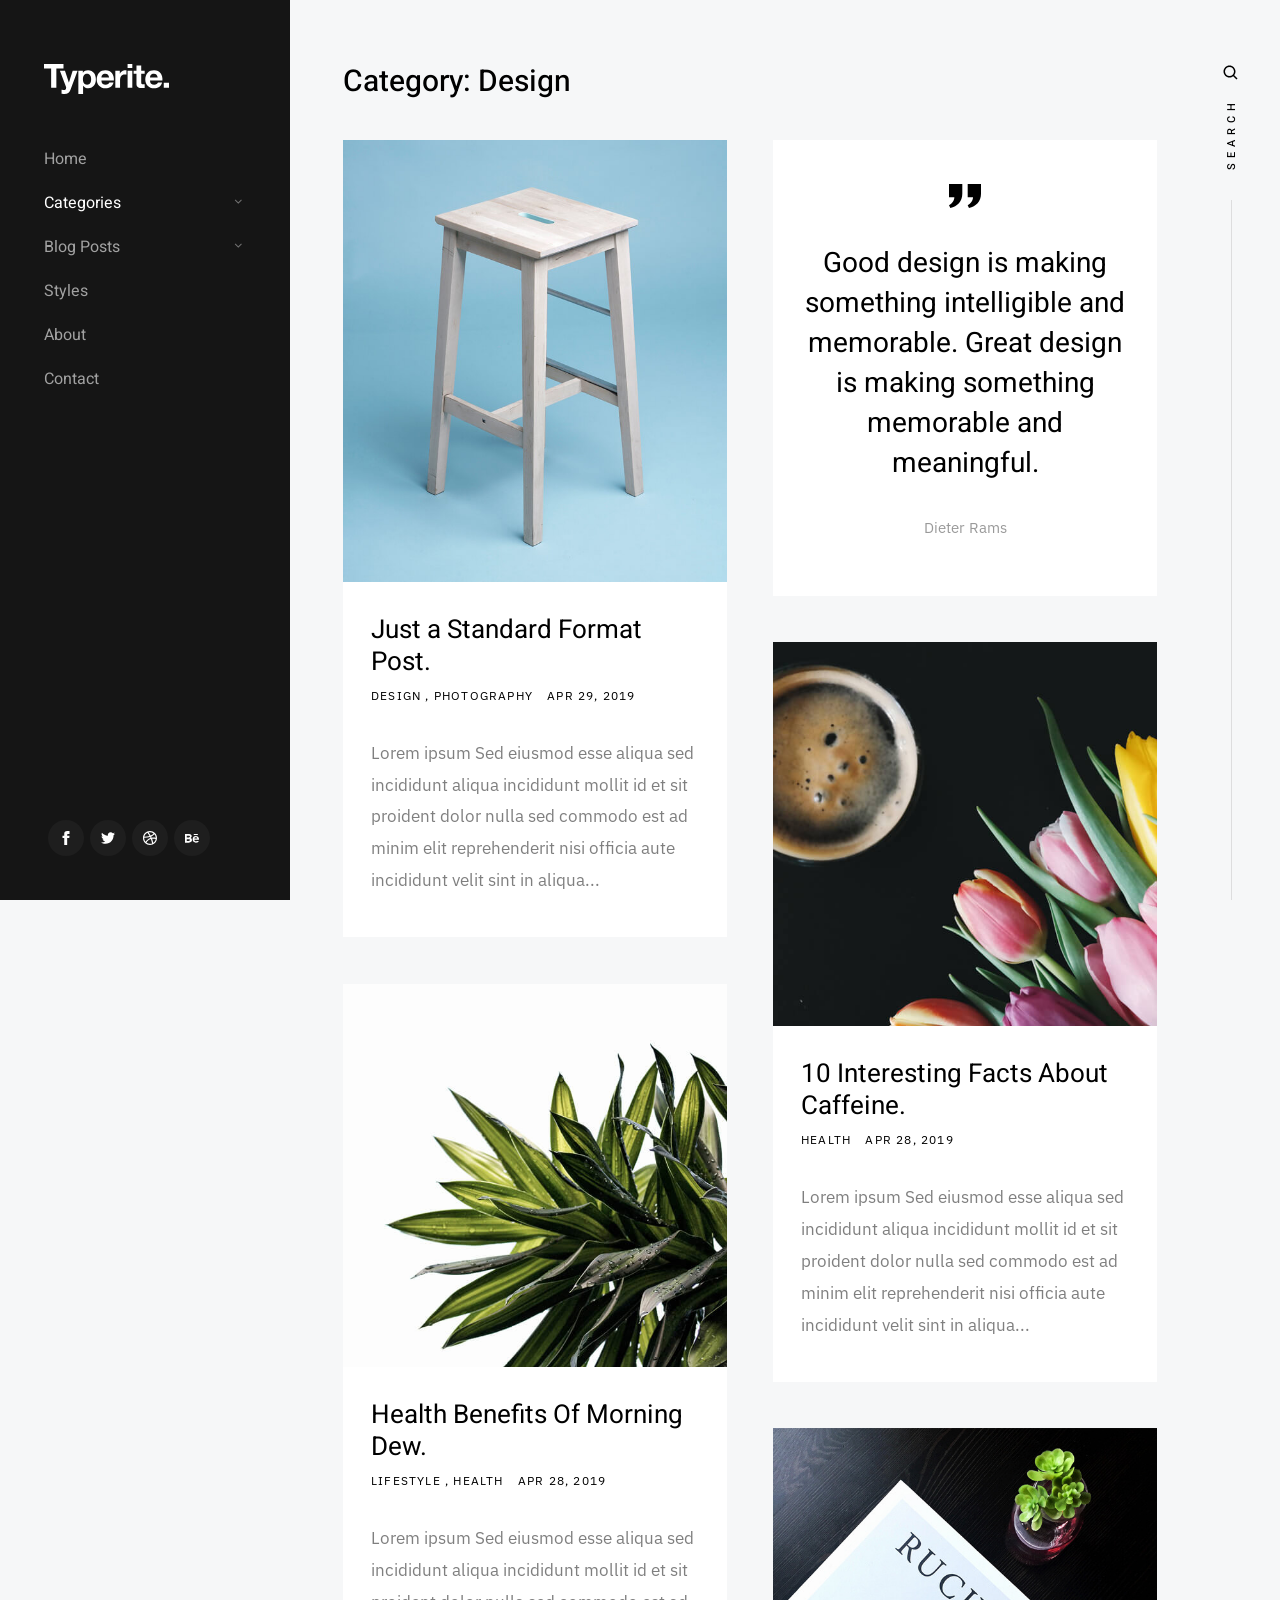
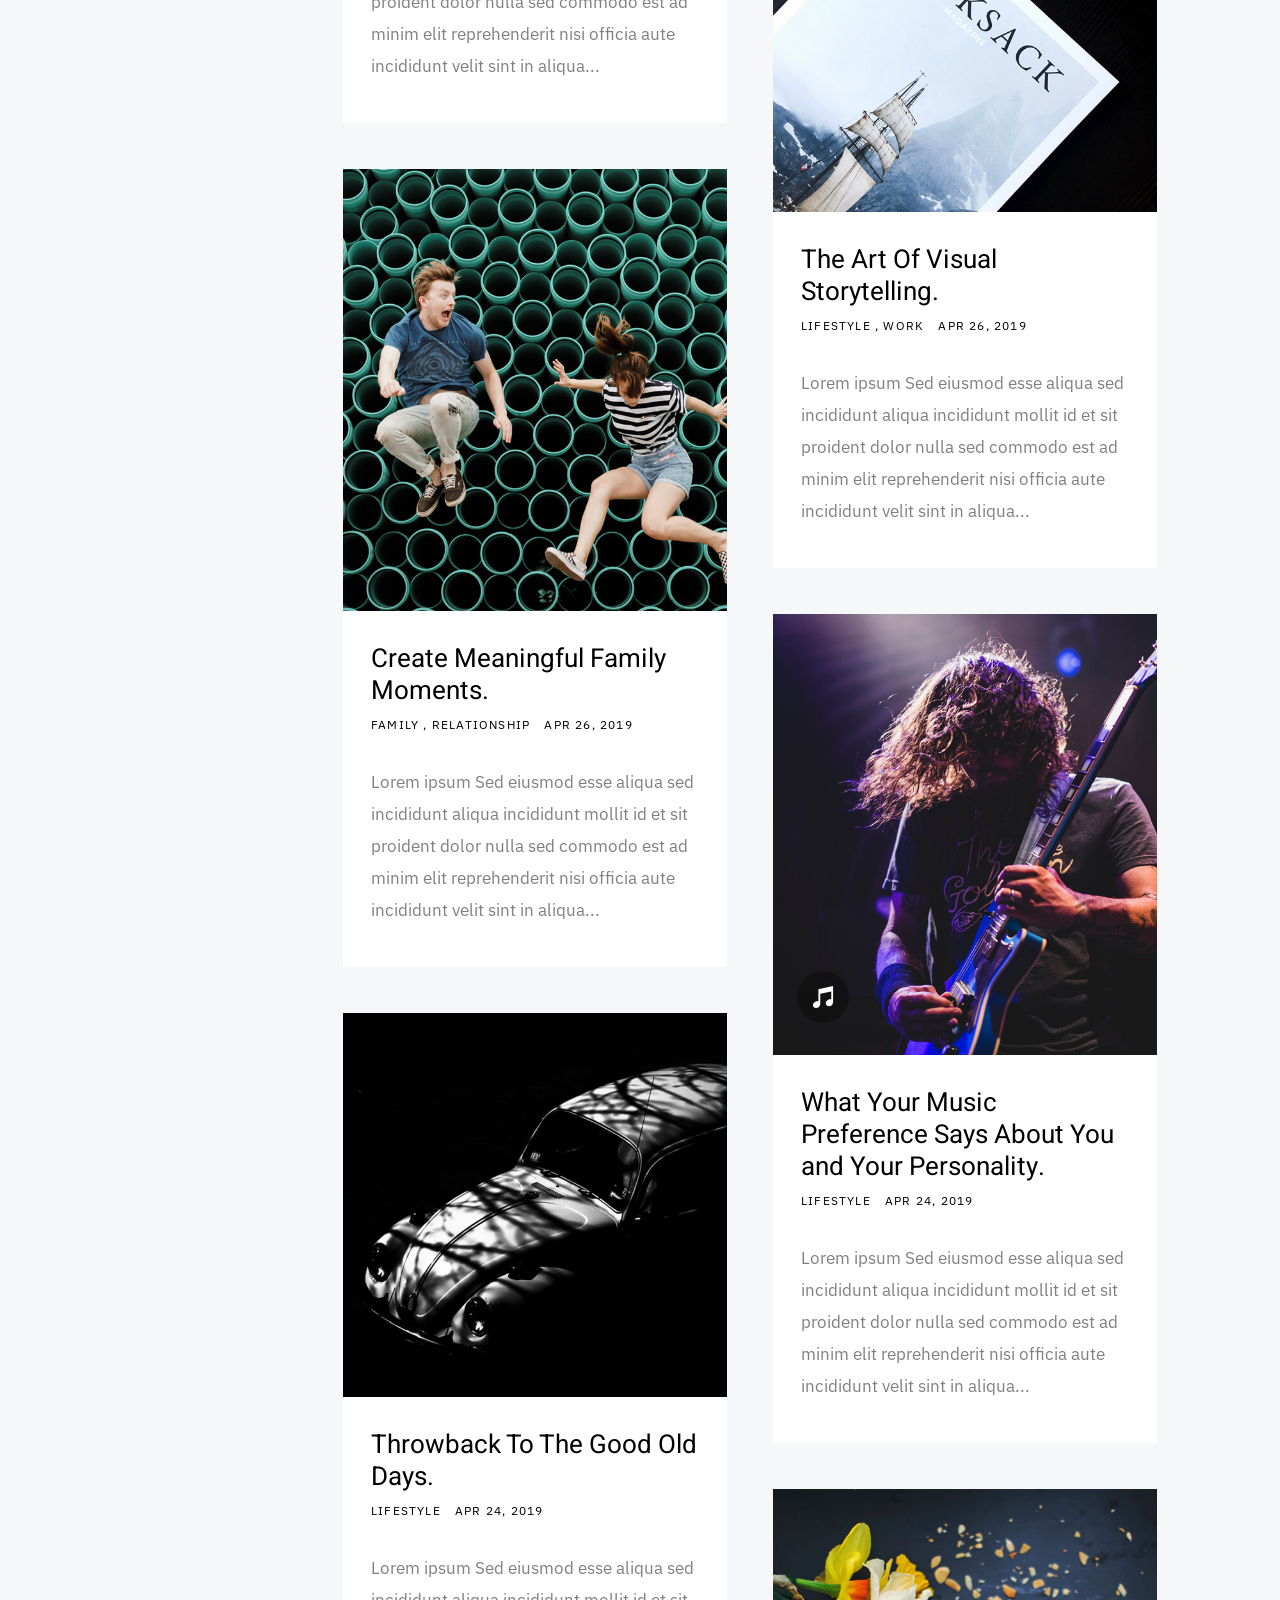
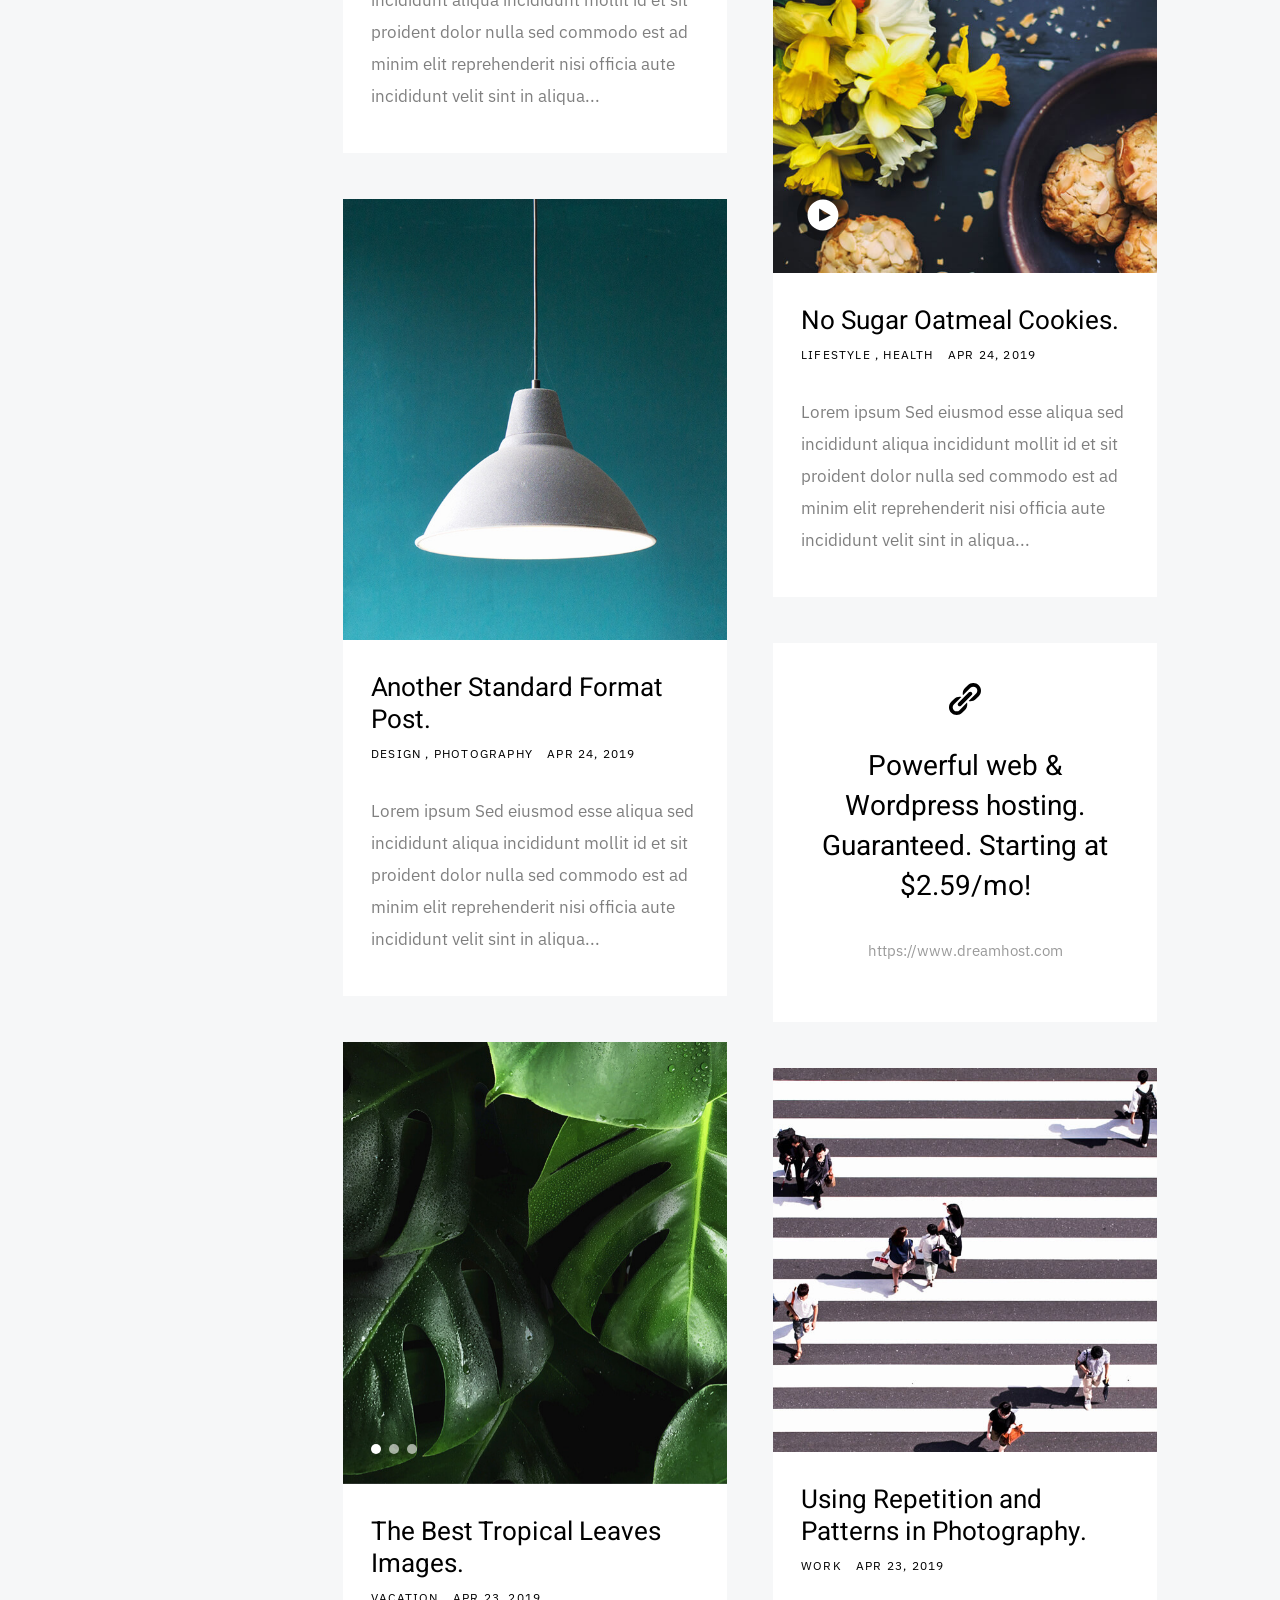
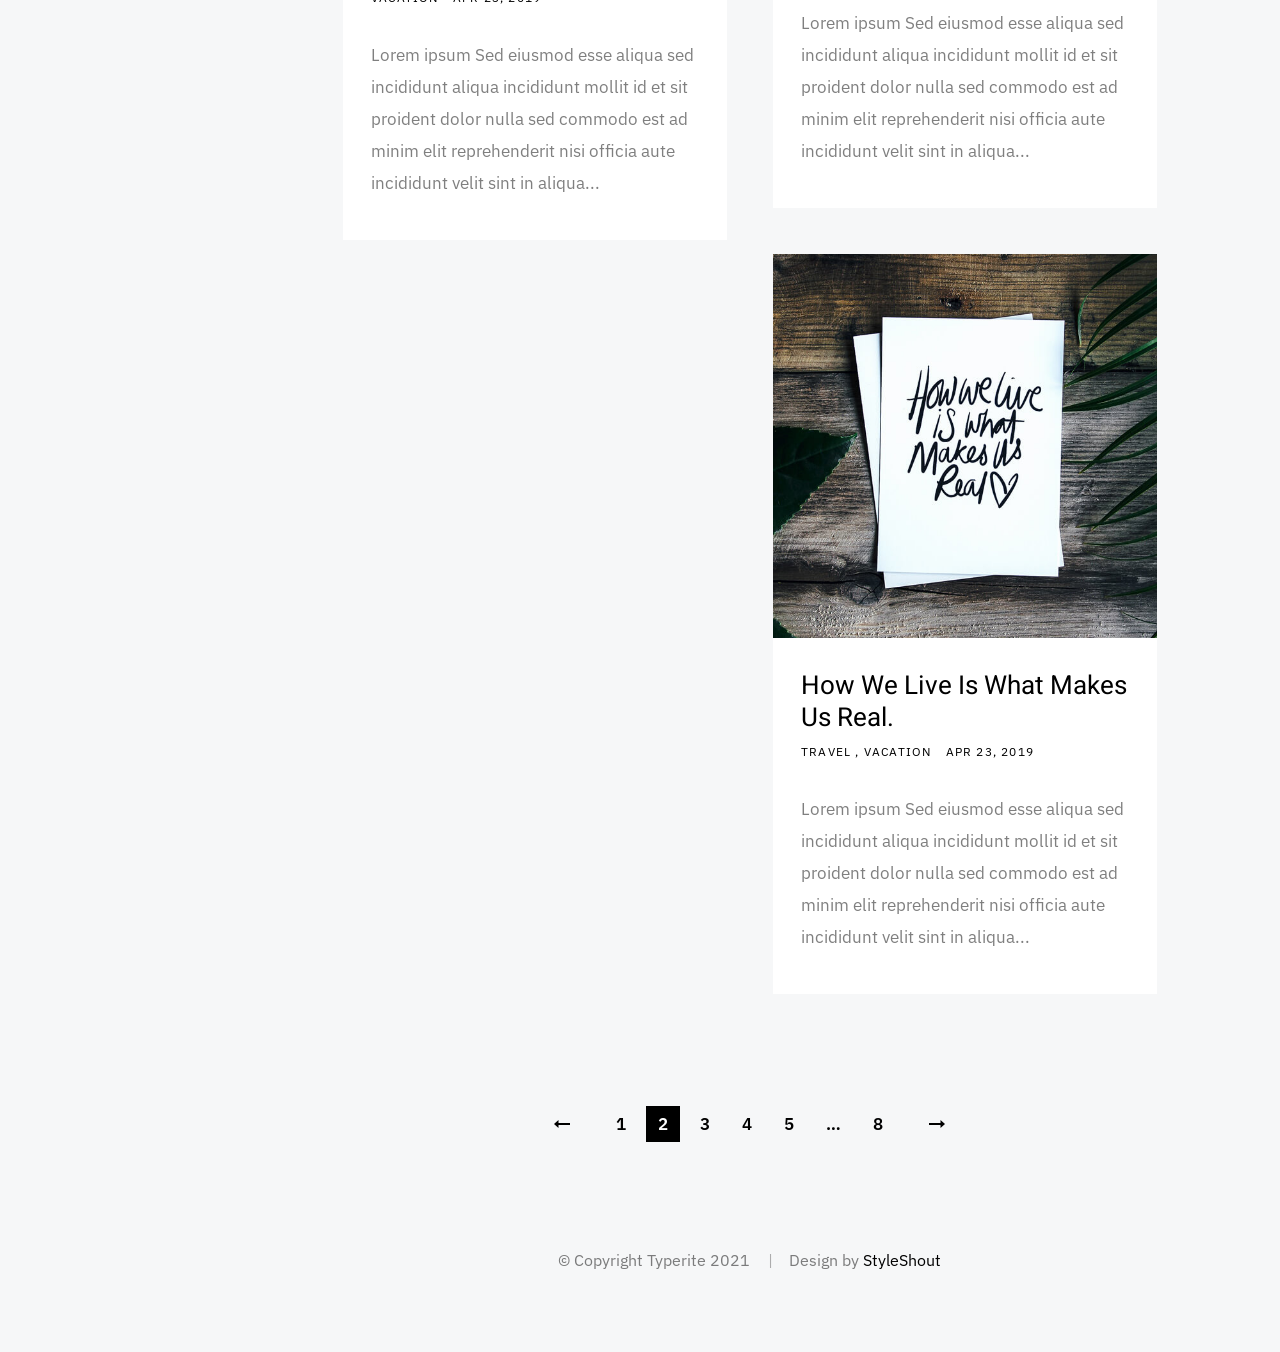
==== commit ae1dac09: "Remove empty lines and fix HTML tag nesting with tabulation * Title: Remove empty lines and fix HTML" ====
--- a/category.html
+++ b/category.html
@@ -1,624 +1,751 @@
 <!DOCTYPE html>
 <html class="no-js" lang="en">
-<head>
-
-    <!--- basic page needs
-    ================================================== -->
-    <meta charset="utf-8">
-    <title>Categories - Typerite</title>
-    <meta name="description" content="">
-    <meta name="author" content="">
-
-    <!-- mobile specific metas
-    ================================================== -->
-    <meta name="viewport" content="width=device-width, initial-scale=1">
-
-    <!-- CSS
-    ================================================== -->
-    <link rel="stylesheet" href="css/base.css">
-    <link rel="stylesheet" href="css/vendor.css">
-    <link rel="stylesheet" href="css/main.css">
-
-    <!-- script
-    ================================================== -->
-    <script src="js/modernizr.js"></script>
-
-    <!-- favicons
-    ================================================== -->
-    <link rel="apple-touch-icon" sizes="180x180" href="apple-touch-icon.png">
-    <link rel="icon" type="image/png" sizes="32x32" href="favicon-32x32.png">
-    <link rel="icon" type="image/png" sizes="16x16" href="favicon-16x16.png">
-    <link rel="manifest" href="site.webmanifest">
-
-</head>
-
-<body>
-
-    <!-- preloader
-    ================================================== -->
-    <div id="preloader">
-        <div id="loader" class="dots-fade">
-            <div></div>
-            <div></div>
-            <div></div>
-        </div>
-    </div>
-
-    <div id="top" class="s-wrap site-wrapper">
-
-        <!-- site header
-        ================================================== -->
-        <header class="s-header">
-
-            <div class="header__top">
-                <div class="header__logo">
-                    <a class="site-logo" href="index.html">
-                        <img src="images/logo.svg" alt="Homepage">
-                    </a>
-                </div>
-            </div> <!-- end header__top -->
-
-            <nav class="header__nav-wrap">
-
-                <ul class="header__nav">
-                    <li><a href="index.html" title="">Home</a></li>
-                    <li class="has-children current">
-                        <a href="#0" title="">Categories</a>
-                        <ul class="sub-menu">
-                        <li><a href="category.html">Lifestyle</a></li>
-                        <li><a href="category.html">Health</a></li>
-                        <li><a href="category.html">Family</a></li>
-                        <li><a href="category.html">Management</a></li>
-                        <li><a href="category.html">Travel</a></li>
-                        <li><a href="category.html">Work</a></li>
-                        </ul>
-                    </li>
-                    <li class="has-children">
-                        <a href="#0" title="">Blog Posts</a>
-                        <ul class="sub-menu">
-                        <li><a href="single-video.html">Video Post</a></li>
-                        <li><a href="single-audio.html">Audio Post</a></li>
-                        <li><a href="single-gallery.html">Gallery Post</a></li>
-                        <li><a href="single-standard.html">Standard Post</a></li>
-                        </ul>
-                    </li>
-                    <li><a href="styles.html" title="">Styles</a></li>
-                    <li><a href="page-about.html" title="">About</a></li>
-                    <li><a href="page-contact.html" title="">Contact</a></li>
-                </ul> <!-- end header__nav -->
-
-                <ul class="header__social">
-                    <li class="ss-facebook">
-                        <a href="https://facebook.com/">
-                            <span class="screen-reader-text">Facebook</span>
-                        </a>
-                    </li>
-                    <li class="ss-twitter">
-                        <a href="#0">
-                            <span class="screen-reader-text">Twitter</span>
-                        </a>
-                    </li>
-                    <li class="ss-dribbble">
-                        <a href="#0">
-                            <span class="screen-reader-text">Instagram</span>
-                        </a>
-                    </li>
-                    <li class="ss-behance">
-                        <a href="#0">
-                            <span class="screen-reader-text">Behance</span>
-                        </a>
-                    </li>
-                </ul>
-
-            </nav> <!-- end header__nav-wrap -->
-
-            <!-- menu toggle -->
-            <a href="#0" class="header__menu-toggle">
-                <span>Menu</span>
-            </a>
-
-        </header> <!-- end s-header -->
-
-
-        <!-- search
-        ================================================== -->
-        <div class="s-search">
-
-            <div class="search-block">
-    
-                <form role="search" method="get" class="search-form" action="#">
-                    <label>
-                        <span class="hide-content">Search for:</span>
-                        <input type="search" class="search-field" placeholder="Type Keywords" value="" name="s" title="Search for:" autocomplete="off">
-                    </label>
-                    <input type="submit" class="search-submit" value="Search">
-                </form>
-    
-                <a href="#0" title="Close Search" class="search-close">Close</a>
-    
-            </div>  <!-- end search-block -->
-
-            <!-- search modal trigger -->
-            <a href="#0" class="search-trigger">
-                <svg xmlns="http://www.w3.org/2000/svg" width="24" height="24" viewBox="0 0 24 24" style="fill:rgba(0, 0, 0, 1);transform:;-ms-filter:"><path d="M10,18c1.846,0,3.543-0.635,4.897-1.688l4.396,4.396l1.414-1.414l-4.396-4.396C17.365,13.543,18,11.846,18,10 c0-4.411-3.589-8-8-8s-8,3.589-8,8S5.589,18,10,18z M10,4c3.309,0,6,2.691,6,6s-2.691,6-6,6s-6-2.691-6-6S6.691,4,10,4z"></path></svg>
-                <span>Search</span>
-            </a>
-            <span class="search-line"></span>
-
-        </div> <!-- end s-search -->
-
-
-        <!-- site content
-        ================================================== -->
-        <div class="s-content">
-
-            <header class="listing-header">
-                <h1 class="h2">Category: Design</h1>
-            </header>
-            
-            <div class="masonry-wrap">
-
-                <div class="masonry">
-
-                    <div class="grid-sizer"></div>
-    
-                    <article class="masonry__brick entry format-standard animate-this">
-                            
-                        <div class="entry__thumb">
-                            <a href="single-standard.html" class="entry__thumb-link">
-                                <img src="images/thumbs/masonry/woodcraft-600.jpg" 
+	<head>
+		<meta charset="utf-8">
+		<title>
+			Categories - Typerite
+		</title>
+		<meta name="description" content="">
+		<meta name="author" content="">
+		<meta name="viewport" content="width=device-width, initial-scale=1">
+		<link rel="stylesheet" href="css/base.css">
+		<link rel="stylesheet" href="css/vendor.css">
+		<link rel="stylesheet" href="css/main.css">
+		<script src="js/modernizr.js">
+		</script>
+		<link rel="apple-touch-icon" sizes="180x180" href="apple-touch-icon.png">
+		<link rel="icon" type="image/png" sizes="32x32" href="favicon-32x32.png">
+		<link rel="icon" type="image/png" sizes="16x16" href="favicon-16x16.png">
+		<link rel="manifest" href="site.webmanifest">
+	</head>
+	<body>
+		<div id="preloader">
+			<div id="loader" class="dots-fade">
+				<div>
+				</div>
+				<div>
+				</div>
+				<div>
+				</div>
+			</div>
+		</div>
+		<div id="top" class="s-wrap site-wrapper">
+			<header class="s-header">
+				<div class="header__top">
+					<div class="header__logo">
+						<a class="site-logo" href="index.html">
+							<img src="images/logo.svg" alt="Homepage">
+						</a>
+					</div>
+				</div>
+				<nav class="header__nav-wrap">
+					<ul class="header__nav">
+						<li>
+							<a href="index.html" title="">
+								Home
+							</a>
+						</li>
+						<li class="has-children current">
+							<a href="#0" title="">
+								Categories
+							</a>
+							<ul class="sub-menu">
+								<li>
+									<a href="category.html">
+										Lifestyle
+									</a>
+								</li>
+								<li>
+									<a href="category.html">
+										Health
+									</a>
+								</li>
+								<li>
+									<a href="category.html">
+										Family
+									</a>
+								</li>
+								<li>
+									<a href="category.html">
+										Management
+									</a>
+								</li>
+								<li>
+									<a href="category.html">
+										Travel
+									</a>
+								</li>
+								<li>
+									<a href="category.html">
+										Work
+									</a>
+								</li>
+							</ul>
+						</li>
+						<li class="has-children">
+							<a href="#0" title="">
+								Blog Posts
+							</a>
+							<ul class="sub-menu">
+								<li>
+									<a href="single-video.html">
+										Video Post
+									</a>
+								</li>
+								<li>
+									<a href="single-audio.html">
+										Audio Post
+									</a>
+								</li>
+								<li>
+									<a href="single-gallery.html">
+										Gallery Post
+									</a>
+								</li>
+								<li>
+									<a href="single-standard.html">
+										Standard Post
+									</a>
+								</li>
+							</ul>
+						</li>
+						<li>
+							<a href="styles.html" title="">
+								Styles
+							</a>
+						</li>
+						<li>
+							<a href="page-about.html" title="">
+								About
+							</a>
+						</li>
+						<li>
+							<a href="page-contact.html" title="">
+								Contact
+							</a>
+						</li>
+					</ul>
+					<ul class="header__social">
+						<li class="ss-facebook">
+							<a href="https://facebook.com/">
+								<span class="screen-reader-text">
+									Facebook
+								</span>
+							</a>
+						</li>
+						<li class="ss-twitter">
+							<a href="#0">
+								<span class="screen-reader-text">
+									Twitter
+								</span>
+							</a>
+						</li>
+						<li class="ss-dribbble">
+							<a href="#0">
+								<span class="screen-reader-text">
+									Instagram
+								</span>
+							</a>
+						</li>
+						<li class="ss-behance">
+							<a href="#0">
+								<span class="screen-reader-text">
+									Behance
+								</span>
+							</a>
+						</li>
+					</ul>
+				</nav>
+				<a href="#0" class="header__menu-toggle">
+					<span>
+						Menu
+					</span>
+				</a>
+			</header>
+			<div class="s-search">
+				<div class="search-block">
+					<form role="search" method="get" class="search-form" action="#">
+						<label>
+							<span class="hide-content">
+								Search for:
+							</span>
+							<input type="search" class="search-field" placeholder="Type Keywords" value="" name="s" title="Search for:" autocomplete="off">
+						</label>
+						<input type="submit" class="search-submit" value="Search">
+					</form>
+					<a href="#0" title="Close Search" class="search-close">
+						Close
+					</a>
+				</div>
+				<a href="#0" class="search-trigger">
+					<svg xmlns="http://www.w3.org/2000/svg" width="24" height="24" viewBox="0 0 24 24" style="fill:rgba(0, 0, 0, 1);transform:;-ms-filter:">
+						<path d="M10,18c1.846,0,3.543-0.635,4.897-1.688l4.396,4.396l1.414-1.414l-4.396-4.396C17.365,13.543,18,11.846,18,10 c0-4.411-3.589-8-8-8s-8,3.589-8,8S5.589,18,10,18z M10,4c3.309,0,6,2.691,6,6s-2.691,6-6,6s-6-2.691-6-6S6.691,4,10,4z">
+						</path>
+					</svg>
+					<span>
+						Search
+					</span>
+				</a>
+				<span class="search-line">
+				</span>
+			</div>
+			<div class="s-content">
+				<header class="listing-header">
+					<h1 class="h2">
+						Category: Design
+					</h1>
+				</header>
+				<div class="masonry-wrap">
+					<div class="masonry">
+						<div class="grid-sizer">
+						</div>
+						<article class="masonry__brick entry format-standard animate-this">
+							<div class="entry__thumb">
+								<a href="single-standard.html" class="entry__thumb-link">
+									<img src="images/thumbs/masonry/woodcraft-600.jpg" 
                                         srcset="images/thumbs/masonry/woodcraft-600.jpg 1x, images/thumbs/masonry/woodcraft-1200.jpg 2x" alt="">
-                            </a>
-                        </div>
-        
-                        <div class="entry__text">
-                            <div class="entry__header">
-    
-                                <h2 class="entry__title"><a href="single-standard.html">Just a Standard Format Post.</a></h2>
-                                <div class="entry__meta">
-                                    <span class="entry__meta-cat">
-                                        <a href="category.html">Design</a> 
-                                        <a href="category.html">Photography</a>
-                                    </span>
-                                    <span class="entry__meta-date">
-                                        <a href="single-standard.html">Apr 29, 2019</a>
-                                    </span>
-                                </div>
-                                
-                            </div>
-                            <div class="entry__excerpt">
-                                <p>
-                                Lorem ipsum Sed eiusmod esse aliqua sed incididunt aliqua incididunt mollit id et sit proident dolor nulla sed commodo est ad minim elit reprehenderit nisi officia aute incididunt velit sint in aliqua...
-                                </p>
-                            </div>
-                        </div>
-        
-                    </article> <!-- end article -->
-    
-                    <article class="masonry__brick entry format-quote animate-this">
-                            
-                        <div class="entry__thumb">
-                            <blockquote>
-                                <p>Good design is making something intelligible and memorable. Great design is making something memorable and meaningful.</p>
-    
-                                <cite>Dieter Rams</cite>
-                            </blockquote>
-                        </div>   
-        
-                    </article> <!-- end article -->
-    
-                    <article class="masonry__brick entry format-standard animate-this">
-                            
-                        <div class="entry__thumb">
-                            <a href="single-standard.html" class="entry__thumb-link">
-                                <img src="images/thumbs/masonry/tulips-600.jpg" 
+								</a>
+							</div>
+							<div class="entry__text">
+								<div class="entry__header">
+									<h2 class="entry__title">
+										<a href="single-standard.html">
+											Just a Standard Format Post.
+										</a>
+									</h2>
+									<div class="entry__meta">
+										<span class="entry__meta-cat">
+											<a href="category.html">
+												Design
+											</a>
+											<a href="category.html">
+												Photography
+											</a>
+										</span>
+										<span class="entry__meta-date">
+											<a href="single-standard.html">
+												Apr 29, 2019
+											</a>
+										</span>
+									</div>
+								</div>
+								<div class="entry__excerpt">
+									<p>
+										Lorem ipsum Sed eiusmod esse aliqua sed incididunt aliqua incididunt mollit id et sit proident dolor nulla sed commodo est ad minim elit reprehenderit nisi officia aute incididunt velit sint in aliqua...
+									</p>
+								</div>
+							</div>
+						</article>
+						<article class="masonry__brick entry format-quote animate-this">
+							<div class="entry__thumb">
+								<blockquote>
+									<p>
+										Good design is making something intelligible and memorable. Great design is making something memorable and meaningful.
+									</p>
+									<cite>
+										Dieter Rams
+									</cite>
+								</blockquote>
+							</div>
+						</article>
+						<article class="masonry__brick entry format-standard animate-this">
+							<div class="entry__thumb">
+								<a href="single-standard.html" class="entry__thumb-link">
+									<img src="images/thumbs/masonry/tulips-600.jpg" 
                                         srcset="images/thumbs/masonry/tulips-600.jpg 1x, images/thumbs/masonry/tulips-1200.jpg 2x" alt="">
-                            </a>
-                        </div>
-        
-                        <div class="entry__text">
-                            <div class="entry__header">
-                                <h2 class="entry__title"><a href="single-standard.html">10 Interesting Facts About Caffeine.</a></h2>
-                                <div class="entry__meta">
-                                    <span class="entry__meta-cat">
-                                        <a href="category.html">Health</a>
-                                    </span>
-                                    <span class="entry__meta-date">
-                                        <a href="single-standard.html">Apr 28, 2019</a>
-                                    </span>
-                                </div>
-                            </div>
-                            <div class="entry__excerpt">
-                                <p>
-                                Lorem ipsum Sed eiusmod esse aliqua sed incididunt aliqua incididunt mollit id et sit proident dolor nulla sed commodo est ad minim elit reprehenderit nisi officia aute incididunt velit sint in aliqua...
-                                </p>
-                            </div>
-                        </div>
-        
-                    </article> <!-- end article -->
-                    
-    
-                    <article class="masonry__brick entry format-standard animate-this">
-    
-                        <div class="entry__thumb">
-                            <a href="single-standard.html" class="entry__thumb-link">
-                                <img src="images/thumbs/masonry/dew-600.jpg" 
+								</a>
+							</div>
+							<div class="entry__text">
+								<div class="entry__header">
+									<h2 class="entry__title">
+										<a href="single-standard.html">
+											10 Interesting Facts About Caffeine.
+										</a>
+									</h2>
+									<div class="entry__meta">
+										<span class="entry__meta-cat">
+											<a href="category.html">
+												Health
+											</a>
+										</span>
+										<span class="entry__meta-date">
+											<a href="single-standard.html">
+												Apr 28, 2019
+											</a>
+										</span>
+									</div>
+								</div>
+								<div class="entry__excerpt">
+									<p>
+										Lorem ipsum Sed eiusmod esse aliqua sed incididunt aliqua incididunt mollit id et sit proident dolor nulla sed commodo est ad minim elit reprehenderit nisi officia aute incididunt velit sint in aliqua...
+									</p>
+								</div>
+							</div>
+						</article>
+						<article class="masonry__brick entry format-standard animate-this">
+							<div class="entry__thumb">
+								<a href="single-standard.html" class="entry__thumb-link">
+									<img src="images/thumbs/masonry/dew-600.jpg" 
                                         srcset="images/thumbs/masonry/dew-600.jpg 1x, images/thumbs/masonry/dew-1200.jpg 2x" alt="">
-                            </a>
-                        </div>
-        
-                        <div class="entry__text">
-                            <div class="entry__header">
-                                <h2 class="entry__title"><a href="single-standard.html">Health Benefits Of Morning Dew.</a></h2>
-                                <div class="entry__meta">
-                                    <span class="entry__meta-cat">
-                                        <a href="category.html">Lifestyle</a>
-                                        <a href="category.html">Health</a>
-                                    </span>
-                                    <span class="entry__meta-date">
-                                        <a href="single-standard.html">Apr 28, 2019</a>
-                                    </span>
-                                </div>
-                            </div>
-                            <div class="entry__excerpt">
-                                <p>
-                                Lorem ipsum Sed eiusmod esse aliqua sed incididunt aliqua incididunt mollit id et sit proident dolor nulla sed commodo est ad minim elit reprehenderit nisi officia aute incididunt velit sint in aliqua...
-                                </p>
-                            </div>
-                        </div>
-        
-                    </article> <!-- end article -->
-    
-                    <article class="masonry__brick entry format-standard animate-this">
-    
-                            <div class="entry__thumb">
-                                <a href="single-standard.html" class="entry__thumb-link">
-                                    <img src="images/thumbs/masonry/rucksack-600.jpg" 
+								</a>
+							</div>
+							<div class="entry__text">
+								<div class="entry__header">
+									<h2 class="entry__title">
+										<a href="single-standard.html">
+											Health Benefits Of Morning Dew.
+										</a>
+									</h2>
+									<div class="entry__meta">
+										<span class="entry__meta-cat">
+											<a href="category.html">
+												Lifestyle
+											</a>
+											<a href="category.html">
+												Health
+											</a>
+										</span>
+										<span class="entry__meta-date">
+											<a href="single-standard.html">
+												Apr 28, 2019
+											</a>
+										</span>
+									</div>
+								</div>
+								<div class="entry__excerpt">
+									<p>
+										Lorem ipsum Sed eiusmod esse aliqua sed incididunt aliqua incididunt mollit id et sit proident dolor nulla sed commodo est ad minim elit reprehenderit nisi officia aute incididunt velit sint in aliqua...
+									</p>
+								</div>
+							</div>
+						</article>
+						<article class="masonry__brick entry format-standard animate-this">
+							<div class="entry__thumb">
+								<a href="single-standard.html" class="entry__thumb-link">
+									<img src="images/thumbs/masonry/rucksack-600.jpg" 
                                             srcset="images/thumbs/masonry/rucksack-600.jpg 1x, images/thumbs/masonry/rucksack-1200.jpg 2x" alt="">
-                                </a>
-                            </div>
-            
-                            <div class="entry__text">
-                                <div class="entry__header">
-                                    
-                                    <h2 class="entry__title"><a href="single-standard.html">The Art Of Visual Storytelling.</a></h2>
-                                    
-                                    <div class="entry__meta">
-                                        <span class="entry__meta-cat">
-                                            <a href="category.html">Lifestyle</a>
-                                            <a href="category.html">Work</a>
-                                        </span>
-                                        <span class="entry__meta-date">
-                                            <a href="single-standard.html">Apr 26, 2019</a>
-                                        </span>
-                                    </div>
-                                </div>
-                                <div class="entry__excerpt">
-                                    <p>
-                                    Lorem ipsum Sed eiusmod esse aliqua sed incididunt aliqua incididunt mollit id et sit proident dolor nulla sed commodo est ad minim elit reprehenderit nisi officia aute incididunt velit sint in aliqua...
-                                    </p>
-                                </div>
-                            </div>
-            
-                        </article> <!-- end article -->
-    
-                    <article class="masonry__brick entry format-standard animate-this">
-    
-                        <div class="entry__thumb">
-                            <a href="single-standard.html" class="entry__thumb-link">
-                                <img src="images/thumbs/masonry/jump-600.jpg" 
+								</a>
+							</div>
+							<div class="entry__text">
+								<div class="entry__header">
+									<h2 class="entry__title">
+										<a href="single-standard.html">
+											The Art Of Visual Storytelling.
+										</a>
+									</h2>
+									<div class="entry__meta">
+										<span class="entry__meta-cat">
+											<a href="category.html">
+												Lifestyle
+											</a>
+											<a href="category.html">
+												Work
+											</a>
+										</span>
+										<span class="entry__meta-date">
+											<a href="single-standard.html">
+												Apr 26, 2019
+											</a>
+										</span>
+									</div>
+								</div>
+								<div class="entry__excerpt">
+									<p>
+										Lorem ipsum Sed eiusmod esse aliqua sed incididunt aliqua incididunt mollit id et sit proident dolor nulla sed commodo est ad minim elit reprehenderit nisi officia aute incididunt velit sint in aliqua...
+									</p>
+								</div>
+							</div>
+						</article>
+						<article class="masonry__brick entry format-standard animate-this">
+							<div class="entry__thumb">
+								<a href="single-standard.html" class="entry__thumb-link">
+									<img src="images/thumbs/masonry/jump-600.jpg" 
                                         srcset="images/thumbs/masonry/jump-600.jpg 1x, images/thumbs/masonry/jump-1200.jpg 2x" alt="">
-                            </a>
-                        </div>
-    
-                        <div class="entry__text">
-                            <div class="entry__header">
-                                
-                                <h2 class="entry__title"><a href="single-standard.html">Create Meaningful Family Moments.</a></h2>
-                                <div class="entry__meta">
-                                    <span class="entry__meta-cat">
-                                        <a href="category.html">Family</a>
-                                        <a href="category.html">Relationship</a>
-                                    </span>
-                                    <span class="entry__meta-date">
-                                        <a href="single-standard.html">Apr 26, 2019</a>
-                                    </span>
-                                </div>
-                            </div>
-                            <div class="entry__excerpt">
-                                <p>
-                                Lorem ipsum Sed eiusmod esse aliqua sed incididunt aliqua incididunt mollit id et sit proident dolor nulla sed commodo est ad minim elit reprehenderit nisi officia aute incididunt velit sint in aliqua...
-                                </p>
-                            </div>
-                        </div>
-    
-                    </article> <!-- end article -->
-    
-                    <article class="masonry__brick entry format-audio animate-this">
-    
-                        <div class="entry__thumb">
-                            <a href="single-audio.html" class="entry__thumb-link">
-                                <img src="images/thumbs/masonry/guitarist-600.jpg" 
+								</a>
+							</div>
+							<div class="entry__text">
+								<div class="entry__header">
+									<h2 class="entry__title">
+										<a href="single-standard.html">
+											Create Meaningful Family Moments.
+										</a>
+									</h2>
+									<div class="entry__meta">
+										<span class="entry__meta-cat">
+											<a href="category.html">
+												Family
+											</a>
+											<a href="category.html">
+												Relationship
+											</a>
+										</span>
+										<span class="entry__meta-date">
+											<a href="single-standard.html">
+												Apr 26, 2019
+											</a>
+										</span>
+									</div>
+								</div>
+								<div class="entry__excerpt">
+									<p>
+										Lorem ipsum Sed eiusmod esse aliqua sed incididunt aliqua incididunt mollit id et sit proident dolor nulla sed commodo est ad minim elit reprehenderit nisi officia aute incididunt velit sint in aliqua...
+									</p>
+								</div>
+							</div>
+						</article>
+						<article class="masonry__brick entry format-audio animate-this">
+							<div class="entry__thumb">
+								<a href="single-audio.html" class="entry__thumb-link">
+									<img src="images/thumbs/masonry/guitarist-600.jpg" 
                                         srcset="images/thumbs/masonry/guitarist-600.jpg 1x, images/thumbs/masonry/guitarist-1200.jpg 2x" alt="">
-                            </a>
-                        </div>
-    
-                        <div class="entry__text">
-                            <div class="entry__header">
-                                <h2 class="entry__title"><a href="single-audio.html">What Your Music Preference Says About You and Your Personality.</a></h2>
-                                <div class="entry__meta">
-                                    <span class="entry__meta-cat">
-                                        <a href="category.html">Lifestyle</a>
-                                    </span>
-                                    <span class="entry__meta-date">
-                                        <a href="single-standard.html">Apr 24, 2019</a>
-                                    </span>
-                                </div>
-                            </div>
-                            <div class="entry__excerpt">
-                                <p>
-                                    Lorem ipsum Sed eiusmod esse aliqua sed incididunt aliqua incididunt mollit id et sit proident dolor nulla sed commodo est ad minim elit reprehenderit nisi officia aute incididunt velit sint in aliqua...
-                                </p>
-                            </div>
-                        </div>
-    
-                    </article> <!-- end article -->
-    
-                    <article class="masonry__brick entry format-standard animate-this">
-    
-                        <div class="entry__thumb">
-                            <a href="single-standard.html" class="entry__thumb-link">
-                                <img src="images/thumbs/masonry/beetle-600.jpg" 
+								</a>
+							</div>
+							<div class="entry__text">
+								<div class="entry__header">
+									<h2 class="entry__title">
+										<a href="single-audio.html">
+											What Your Music Preference Says About You and Your Personality.
+										</a>
+									</h2>
+									<div class="entry__meta">
+										<span class="entry__meta-cat">
+											<a href="category.html">
+												Lifestyle
+											</a>
+										</span>
+										<span class="entry__meta-date">
+											<a href="single-standard.html">
+												Apr 24, 2019
+											</a>
+										</span>
+									</div>
+								</div>
+								<div class="entry__excerpt">
+									<p>
+										Lorem ipsum Sed eiusmod esse aliqua sed incididunt aliqua incididunt mollit id et sit proident dolor nulla sed commodo est ad minim elit reprehenderit nisi officia aute incididunt velit sint in aliqua...
+									</p>
+								</div>
+							</div>
+						</article>
+						<article class="masonry__brick entry format-standard animate-this">
+							<div class="entry__thumb">
+								<a href="single-standard.html" class="entry__thumb-link">
+									<img src="images/thumbs/masonry/beetle-600.jpg" 
                                         srcset="images/thumbs/masonry/beetle-600.jpg 1x, images/thumbs/masonry/beetle-1200.jpg 2x" alt="">
-                            </a>
-                        </div>
-    
-                        <div class="entry__text">
-                            <div class="entry__header">
-                                <h2 class="entry__title"><a href="single-standard.html">Throwback To The Good Old Days.</a></h2>
-                                <div class="entry__meta">
-                                    <span class="entry__meta-cat">
-                                        <a href="category.html">Lifestyle</a>
-                                    </span>
-                                    <span class="entry__meta-date">
-                                        <a href="single-standard.html">Apr 24, 2019</a>
-                                    </span>
-                                </div>
-                            </div>
-                            <div class="entry__excerpt">
-                                <p>
-                                Lorem ipsum Sed eiusmod esse aliqua sed incididunt aliqua incididunt mollit id et sit proident dolor nulla sed commodo est ad minim elit reprehenderit nisi officia aute incididunt velit sint in aliqua...
-                                </p>
-                            </div>
-                        </div>
-    
-                    </article> <!-- end article -->
-    
-                    <article class="masonry__brick entry format-video animate-this">
-                            
-                        <div class="entry__thumb video-image">
-                            <a href="https://player.vimeo.com/video/117310401?color=339989&title=0&byline=0&portrait=0" data-lity class="entry__thumb-link">
-                                <img src="images/thumbs/masonry/cookies-600.jpg" 
+								</a>
+							</div>
+							<div class="entry__text">
+								<div class="entry__header">
+									<h2 class="entry__title">
+										<a href="single-standard.html">
+											Throwback To The Good Old Days.
+										</a>
+									</h2>
+									<div class="entry__meta">
+										<span class="entry__meta-cat">
+											<a href="category.html">
+												Lifestyle
+											</a>
+										</span>
+										<span class="entry__meta-date">
+											<a href="single-standard.html">
+												Apr 24, 2019
+											</a>
+										</span>
+									</div>
+								</div>
+								<div class="entry__excerpt">
+									<p>
+										Lorem ipsum Sed eiusmod esse aliqua sed incididunt aliqua incididunt mollit id et sit proident dolor nulla sed commodo est ad minim elit reprehenderit nisi officia aute incididunt velit sint in aliqua...
+									</p>
+								</div>
+							</div>
+						</article>
+						<article class="masonry__brick entry format-video animate-this">
+							<div class="entry__thumb video-image">
+								<a href="https://player.vimeo.com/video/117310401?color=339989&title=0&byline=0&portrait=0" data-lity class="entry__thumb-link">
+									<img src="images/thumbs/masonry/cookies-600.jpg" 
                                         srcset="images/thumbs/masonry/cookies-600.jpg 1x, images/thumbs/masonry/cookies-1200.jpg 2x" alt="">
-                            </a>
-                        </div>
-        
-                        <div class="entry__text">
-                            <div class="entry__header">
-                                <h2 class="entry__title"><a href="single-video.html">No Sugar Oatmeal Cookies.</a></h2>
-                                <div class="entry__meta">
-                                    <span class="entry__meta-cat">
-                                        <a href="category.html">Lifestyle</a>
-                                        <a href="category.html">Health</a>
-                                    </span>
-                                    <span class="entry__meta-date">
-                                        <a href="single-standard.html">Apr 24, 2019</a>
-                                    </span>
-                                </div>
-                            </div>
-                            <div class="entry__excerpt">
-                                <p>
-                                Lorem ipsum Sed eiusmod esse aliqua sed incididunt aliqua incididunt mollit id et sit proident dolor nulla sed commodo est ad minim elit reprehenderit nisi officia aute incididunt velit sint in aliqua...
-                                </p>
-                            </div>
-                        </div>
-        
-                    </article> <!-- end article -->
-    
-                    <article class="masonry__brick entry format-standard animate-this">
-    
-                        <div class="entry__thumb">
-                            <a href="single-standard.html" class="entry__thumb-link">
-                                <img src="images/thumbs/masonry/lamp-600.jpg" 
+								</a>
+							</div>
+							<div class="entry__text">
+								<div class="entry__header">
+									<h2 class="entry__title">
+										<a href="single-video.html">
+											No Sugar Oatmeal Cookies.
+										</a>
+									</h2>
+									<div class="entry__meta">
+										<span class="entry__meta-cat">
+											<a href="category.html">
+												Lifestyle
+											</a>
+											<a href="category.html">
+												Health
+											</a>
+										</span>
+										<span class="entry__meta-date">
+											<a href="single-standard.html">
+												Apr 24, 2019
+											</a>
+										</span>
+									</div>
+								</div>
+								<div class="entry__excerpt">
+									<p>
+										Lorem ipsum Sed eiusmod esse aliqua sed incididunt aliqua incididunt mollit id et sit proident dolor nulla sed commodo est ad minim elit reprehenderit nisi officia aute incididunt velit sint in aliqua...
+									</p>
+								</div>
+							</div>
+						</article>
+						<article class="masonry__brick entry format-standard animate-this">
+							<div class="entry__thumb">
+								<a href="single-standard.html" class="entry__thumb-link">
+									<img src="images/thumbs/masonry/lamp-600.jpg" 
                                         srcset="images/thumbs/masonry/lamp-600.jpg 1x, images/thumbs/masonry/lamp-1200.jpg 2x" alt="">
-                            </a>
-                        </div>
-    
-                        <div class="entry__text">
-                            <div class="entry__header">
-                                <h2 class="entry__title"><a href="single-standard.html">Another Standard Format Post.</a></h2>
-                                <div class="entry__meta">
-                                    <span class="entry__meta-cat">
-                                        <a href="category.html">Design</a>
-                                        <a href="category.html">Photography</a>
-                                    </span>
-                                    <span class="entry__meta-date">
-                                        <a href="single-standard.html">Apr 24, 2019</a>
-                                    </span>
-                                </div>
-                            </div>
-                            <div class="entry__excerpt">
-                                <p>
-                                Lorem ipsum Sed eiusmod esse aliqua sed incididunt aliqua incididunt mollit id et sit proident dolor nulla sed commodo est ad minim elit reprehenderit nisi officia aute incididunt velit sint in aliqua...
-                                </p>
-                            </div>
-                        </div>
-    
-                    </article> <!-- end article -->
-    
-                    <article class="masonry__brick entry format-link animate-this">
-                        
-                        <div class="entry__thumb">
-                            <div class="link-wrap">
-                                <h2>Powerful web & Wordpress hosting. Guaranteed. Starting at $2.59/mo!</h2>
-                                <cite>
-                                    <a target="_blank" href="https://www.dreamhost.com/r.cgi?287326">https://www.dreamhost.com</a>
-                                </cite>
-                            </div>
-                        </div>
-                        
-                    </article> <!-- end article -->
-    
-                    <article class="masonry__brick entry format-gallery animate-this">
-                            
-                        <div class="entry__thumb slider">
-                            <div class="slider__slides">
-                                <div class="slider__slide">
-                                    <img src="images/thumbs/masonry/gallery/slide-1-600.jpg" 
-                                            srcset="images/thumbs/masonry/gallery/slide-1-600.jpg 1x, images/thumbs/masonry/gallery/slide-1-1200.jpg 2x" alt=""> 
-                                </div>
-                                <div class="slider__slide">
-                                    <img src="images/thumbs/masonry/gallery/slide-2-600.jpg" 
-                                            srcset="images/thumbs/masonry/gallery/slide-2-600.jpg 1x, images/thumbs/masonry/gallery/slide-2-1200.jpg 2x" alt=""> 
-                                </div>
-                                <div class="slider__slide">
-                                    <img src="images/thumbs/masonry/gallery/slide-3-600.jpg" 
-                                            srcset="images/thumbs/masonry/gallery/slide-3-600.jpg 1x, images/thumbs/masonry/gallery/slide-3-1200.jpg 2x" alt="">  
-                                </div>
-                            </div>
-                        </div>
-        
-                        <div class="entry__text">
-                            <div class="entry__header">
-                                <h2 class="entry__title"><a href="single-gallery.html">The Best Tropical Leaves Images.</a></h2>
-                                <div class="entry__meta">
-                                    <span class="entry__meta-cat">
-                                        <a href="category.html">Vacation</a>
-                                    </span>
-                                    <span class="entry__meta-date">
-                                        <a href="single-standard.html">Apr 23, 2019</a>
-                                    </span>
-                                </div>
-                            </div>
-                            <div class="entry__excerpt">
-                                <p>
-                                    Lorem ipsum Sed eiusmod esse aliqua sed incididunt aliqua incididunt mollit id et sit proident dolor nulla sed commodo est ad minim elit reprehenderit nisi officia aute incididunt velit sint in aliqua...
-                                </p>
-                            </div>
-                        </div>
-        
-                    </article> <!-- end article -->
-    
-                    <article class="masonry__brick entry format-standard animate-this">
-    
-                        <div class="entry__thumb">
-                            <a href="single-standard.html" class="entry__thumb-link">
-                                <img src="images/thumbs/masonry/walk-600.jpg" 
+								</a>
+							</div>
+							<div class="entry__text">
+								<div class="entry__header">
+									<h2 class="entry__title">
+										<a href="single-standard.html">
+											Another Standard Format Post.
+										</a>
+									</h2>
+									<div class="entry__meta">
+										<span class="entry__meta-cat">
+											<a href="category.html">
+												Design
+											</a>
+											<a href="category.html">
+												Photography
+											</a>
+										</span>
+										<span class="entry__meta-date">
+											<a href="single-standard.html">
+												Apr 24, 2019
+											</a>
+										</span>
+									</div>
+								</div>
+								<div class="entry__excerpt">
+									<p>
+										Lorem ipsum Sed eiusmod esse aliqua sed incididunt aliqua incididunt mollit id et sit proident dolor nulla sed commodo est ad minim elit reprehenderit nisi officia aute incididunt velit sint in aliqua...
+									</p>
+								</div>
+							</div>
+						</article>
+						<article class="masonry__brick entry format-link animate-this">
+							<div class="entry__thumb">
+								<div class="link-wrap">
+									<h2>
+										Powerful web & Wordpress hosting. Guaranteed. Starting at $2.59/mo!
+									</h2>
+									<cite>
+										<a target="_blank" href="https://www.dreamhost.com/r.cgi?287326">
+											https://www.dreamhost.com
+										</a>
+									</cite>
+								</div>
+							</div>
+						</article>
+						<article class="masonry__brick entry format-gallery animate-this">
+							<div class="entry__thumb slider">
+								<div class="slider__slides">
+									<div class="slider__slide">
+										<img src="images/thumbs/masonry/gallery/slide-1-600.jpg" 
+                                            srcset="images/thumbs/masonry/gallery/slide-1-600.jpg 1x, images/thumbs/masonry/gallery/slide-1-1200.jpg 2x" alt="">
+									</div>
+									<div class="slider__slide">
+										<img src="images/thumbs/masonry/gallery/slide-2-600.jpg" 
+                                            srcset="images/thumbs/masonry/gallery/slide-2-600.jpg 1x, images/thumbs/masonry/gallery/slide-2-1200.jpg 2x" alt="">
+									</div>
+									<div class="slider__slide">
+										<img src="images/thumbs/masonry/gallery/slide-3-600.jpg" 
+                                            srcset="images/thumbs/masonry/gallery/slide-3-600.jpg 1x, images/thumbs/masonry/gallery/slide-3-1200.jpg 2x" alt="">
+									</div>
+								</div>
+							</div>
+							<div class="entry__text">
+								<div class="entry__header">
+									<h2 class="entry__title">
+										<a href="single-gallery.html">
+											The Best Tropical Leaves Images.
+										</a>
+									</h2>
+									<div class="entry__meta">
+										<span class="entry__meta-cat">
+											<a href="category.html">
+												Vacation
+											</a>
+										</span>
+										<span class="entry__meta-date">
+											<a href="single-standard.html">
+												Apr 23, 2019
+											</a>
+										</span>
+									</div>
+								</div>
+								<div class="entry__excerpt">
+									<p>
+										Lorem ipsum Sed eiusmod esse aliqua sed incididunt aliqua incididunt mollit id et sit proident dolor nulla sed commodo est ad minim elit reprehenderit nisi officia aute incididunt velit sint in aliqua...
+									</p>
+								</div>
+							</div>
+						</article>
+						<article class="masonry__brick entry format-standard animate-this">
+							<div class="entry__thumb">
+								<a href="single-standard.html" class="entry__thumb-link">
+									<img src="images/thumbs/masonry/walk-600.jpg" 
                                         srcset="images/thumbs/masonry/walk-600.jpg 1x, images/thumbs/masonry/walk-1200.jpg 2x" alt="">
-                            </a>
-                        </div>
-    
-                        <div class="entry__text">
-                            <div class="entry__header">
-                                <h2 class="entry__title"><a href="single-standard.html">Using Repetition and Patterns in Photography.</a></h2>
-                                <div class="entry__meta">
-                                    <span class="entry__meta-cat">
-                                        <a href="category.html">Work</a>
-                                    </span>
-                                    <span class="entry__meta-date">
-                                        <a href="single-standard.html">Apr 23, 2019</a>
-                                    </span>
-                                </div>
-                            </div>
-                            <div class="entry__excerpt">
-                                <p>
-                                    Lorem ipsum Sed eiusmod esse aliqua sed incididunt aliqua incididunt mollit id et sit proident dolor nulla sed commodo est ad minim elit reprehenderit nisi officia aute incididunt velit sint in aliqua...
-                                </p>
-                            </div>
-                        </div>
-    
-                    </article> <!-- end article -->
-    
-                    <article class="masonry__brick entry format-standard animate-this">
-    
-                        <div class="entry__thumb">
-                            <a href="single-standard.html" class="entry__thumb-link">
-                                <img src="images/thumbs/masonry/real-600.jpg" 
+								</a>
+							</div>
+							<div class="entry__text">
+								<div class="entry__header">
+									<h2 class="entry__title">
+										<a href="single-standard.html">
+											Using Repetition and Patterns in Photography.
+										</a>
+									</h2>
+									<div class="entry__meta">
+										<span class="entry__meta-cat">
+											<a href="category.html">
+												Work
+											</a>
+										</span>
+										<span class="entry__meta-date">
+											<a href="single-standard.html">
+												Apr 23, 2019
+											</a>
+										</span>
+									</div>
+								</div>
+								<div class="entry__excerpt">
+									<p>
+										Lorem ipsum Sed eiusmod esse aliqua sed incididunt aliqua incididunt mollit id et sit proident dolor nulla sed commodo est ad minim elit reprehenderit nisi officia aute incididunt velit sint in aliqua...
+									</p>
+								</div>
+							</div>
+						</article>
+						<article class="masonry__brick entry format-standard animate-this">
+							<div class="entry__thumb">
+								<a href="single-standard.html" class="entry__thumb-link">
+									<img src="images/thumbs/masonry/real-600.jpg" 
                                         srcset="images/thumbs/masonry/real-600.jpg 1x, images/thumbs/masonry/real-1200.jpg 2x" alt="">
-                            </a>
-                        </div>
-    
-                        <div class="entry__text">
-                            <div class="entry__header">
-                                <h2 class="entry__title"><a href="single-standard.html">How We Live Is What Makes Us Real.</a></h2>
-                                <div class="entry__meta">
-                                    <span class="entry__meta-cat">
-                                        <a href="category.html">Travel</a>
-                                        <a href="category.html">Vacation</a>
-                                    </span>
-                                    <span class="entry__meta-date">
-                                        <a href="single-standard.html">Apr 23, 2019</a>
-                                    </span>
-                                </div>
-                            </div>
-                            <div class="entry__excerpt">
-                                <p>
-                                    Lorem ipsum Sed eiusmod esse aliqua sed incididunt aliqua incididunt mollit id et sit proident dolor nulla sed commodo est ad minim elit reprehenderit nisi officia aute incididunt velit sint in aliqua...
-                                </p>
-                            </div>
-                        </div>
-    
-                    </article> <!-- end article -->
-    
-                </div> <!-- end masonry -->
-
-            </div> <!-- end masonry-wrap -->
-
-            <div class="row">
-                <div class="column large-full">
-                    <nav class="pgn">
-                        <ul>
-                            <li><a class="pgn__prev" href="#0">Prev</a></li>
-                            <li><a class="pgn__num" href="#0">1</a></li>
-                            <li><span class="pgn__num current">2</span></li>
-                            <li><a class="pgn__num" href="#0">3</a></li>
-                            <li><a class="pgn__num" href="#0">4</a></li>
-                            <li><a class="pgn__num" href="#0">5</a></li>
-                            <li><span class="pgn__num dots">…</span></li>
-                            <li><a class="pgn__num" href="#0">8</a></li>
-                            <li><a class="pgn__next" href="#0">Next</a></li>
-                        </ul>
-                    </nav>
-                </div>
-            </div>
-
-        </div> <!-- end s-content -->
-
-
-        <!-- footer
-        ================================================== -->
-        <footer class="s-footer">
-            <div class="row">
-                <div class="column large-full footer__content">
-                    <div class="footer__copyright">
-                        <span>© Copyright Typerite 2021</span> 
-                        <span>Design by <a href="https://www.styleshout.com/">StyleShout</a></span>
-                    </div>
-                </div>
-            </div>
-
-            <div class="go-top">
-                <a class="smoothscroll" title="Back to Top" href="#top"></a>
-            </div>
-        </footer>
-
-    </div> <!-- end s-wrap -->
-
-
-    <!-- Java Script
-    ================================================== -->
-    <script src="js/jquery-3.2.1.min.js"></script>
-    <script src="js/plugins.js"></script>
-    <script src="js/main.js"></script>
-
-</body>+								</a>
+							</div>
+							<div class="entry__text">
+								<div class="entry__header">
+									<h2 class="entry__title">
+										<a href="single-standard.html">
+											How We Live Is What Makes Us Real.
+										</a>
+									</h2>
+									<div class="entry__meta">
+										<span class="entry__meta-cat">
+											<a href="category.html">
+												Travel
+											</a>
+											<a href="category.html">
+												Vacation
+											</a>
+										</span>
+										<span class="entry__meta-date">
+											<a href="single-standard.html">
+												Apr 23, 2019
+											</a>
+										</span>
+									</div>
+								</div>
+								<div class="entry__excerpt">
+									<p>
+										Lorem ipsum Sed eiusmod esse aliqua sed incididunt aliqua incididunt mollit id et sit proident dolor nulla sed commodo est ad minim elit reprehenderit nisi officia aute incididunt velit sint in aliqua...
+									</p>
+								</div>
+							</div>
+						</article>
+					</div>
+				</div>
+				<div class="row">
+					<div class="column large-full">
+						<nav class="pgn">
+							<ul>
+								<li>
+									<a class="pgn__prev" href="#0">
+										Prev
+									</a>
+								</li>
+								<li>
+									<a class="pgn__num" href="#0">
+										1
+									</a>
+								</li>
+								<li>
+									<span class="pgn__num current">
+										2
+									</span>
+								</li>
+								<li>
+									<a class="pgn__num" href="#0">
+										3
+									</a>
+								</li>
+								<li>
+									<a class="pgn__num" href="#0">
+										4
+									</a>
+								</li>
+								<li>
+									<a class="pgn__num" href="#0">
+										5
+									</a>
+								</li>
+								<li>
+									<span class="pgn__num dots">
+										…
+									</span>
+								</li>
+								<li>
+									<a class="pgn__num" href="#0">
+										8
+									</a>
+								</li>
+								<li>
+									<a class="pgn__next" href="#0">
+										Next
+									</a>
+								</li>
+							</ul>
+						</nav>
+					</div>
+				</div>
+			</div>
+			<footer class="s-footer">
+				<div class="row">
+					<div class="column large-full footer__content">
+						<div class="footer__copyright">
+							<span>
+								© Copyright Typerite 2021
+							</span>
+							<span>
+								Design by
+								<a href="https://www.styleshout.com/">
+									StyleShout
+								</a>
+							</span>
+						</div>
+					</div>
+				</div>
+				<div class="go-top">
+					<a class="smoothscroll" title="Back to Top" href="#top">
+					</a>
+				</div>
+			</footer>
+		</div>
+		<script src="js/jquery-3.2.1.min.js">
+		</script>
+		<script src="js/plugins.js">
+		</script>
+		<script src="js/main.js">
+		</script>
+	</body>
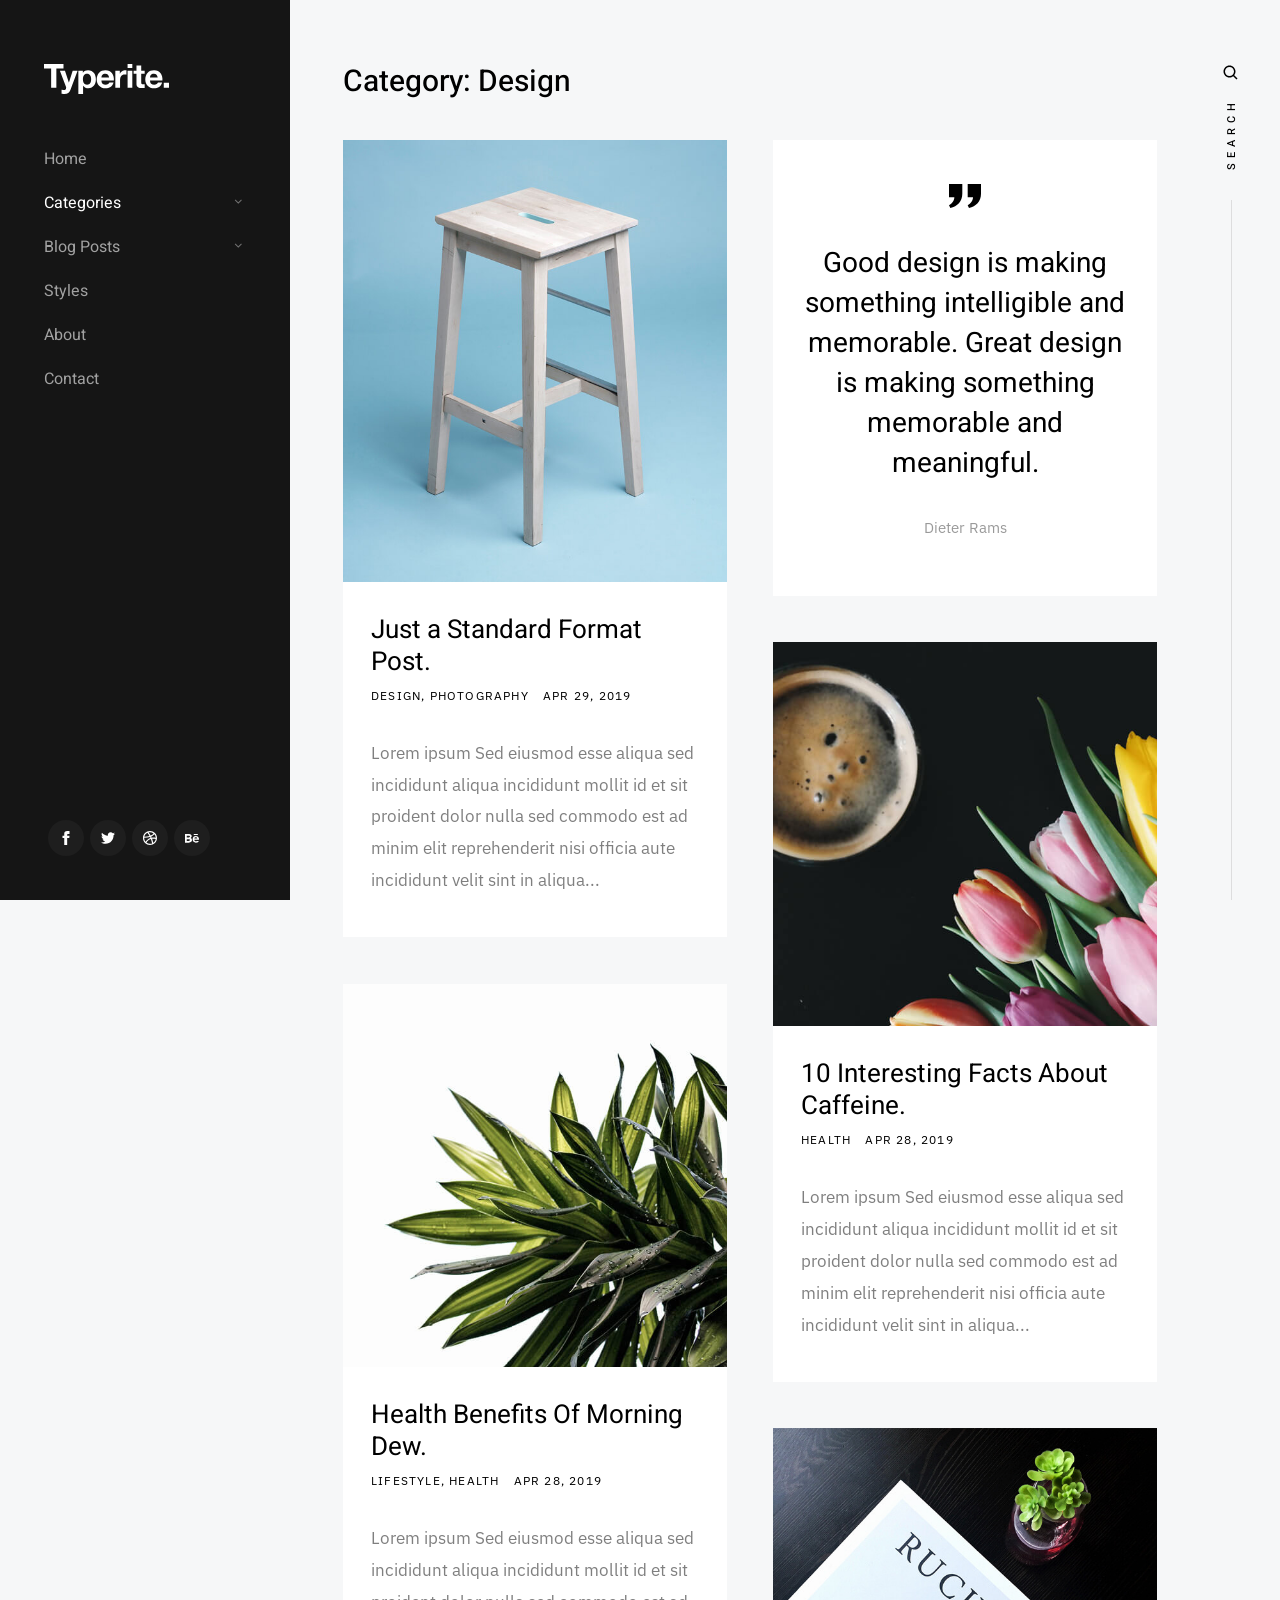
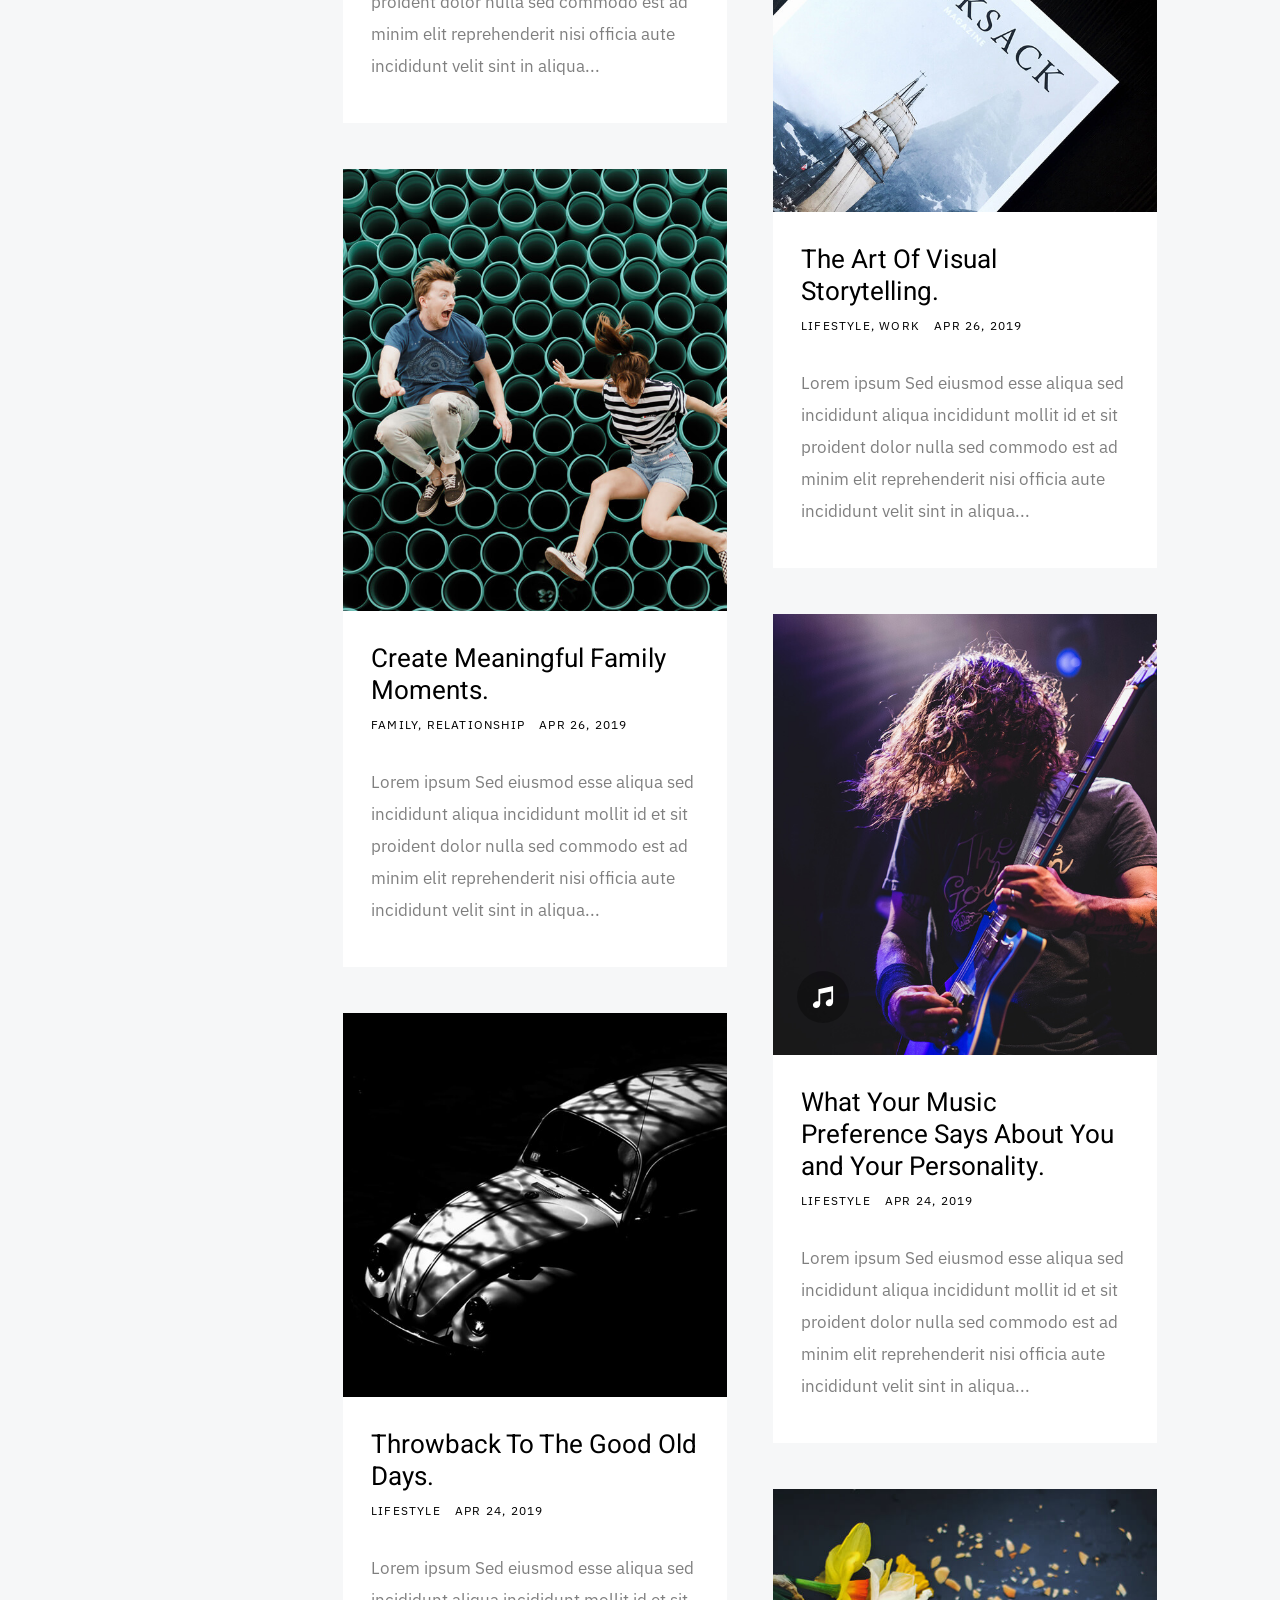
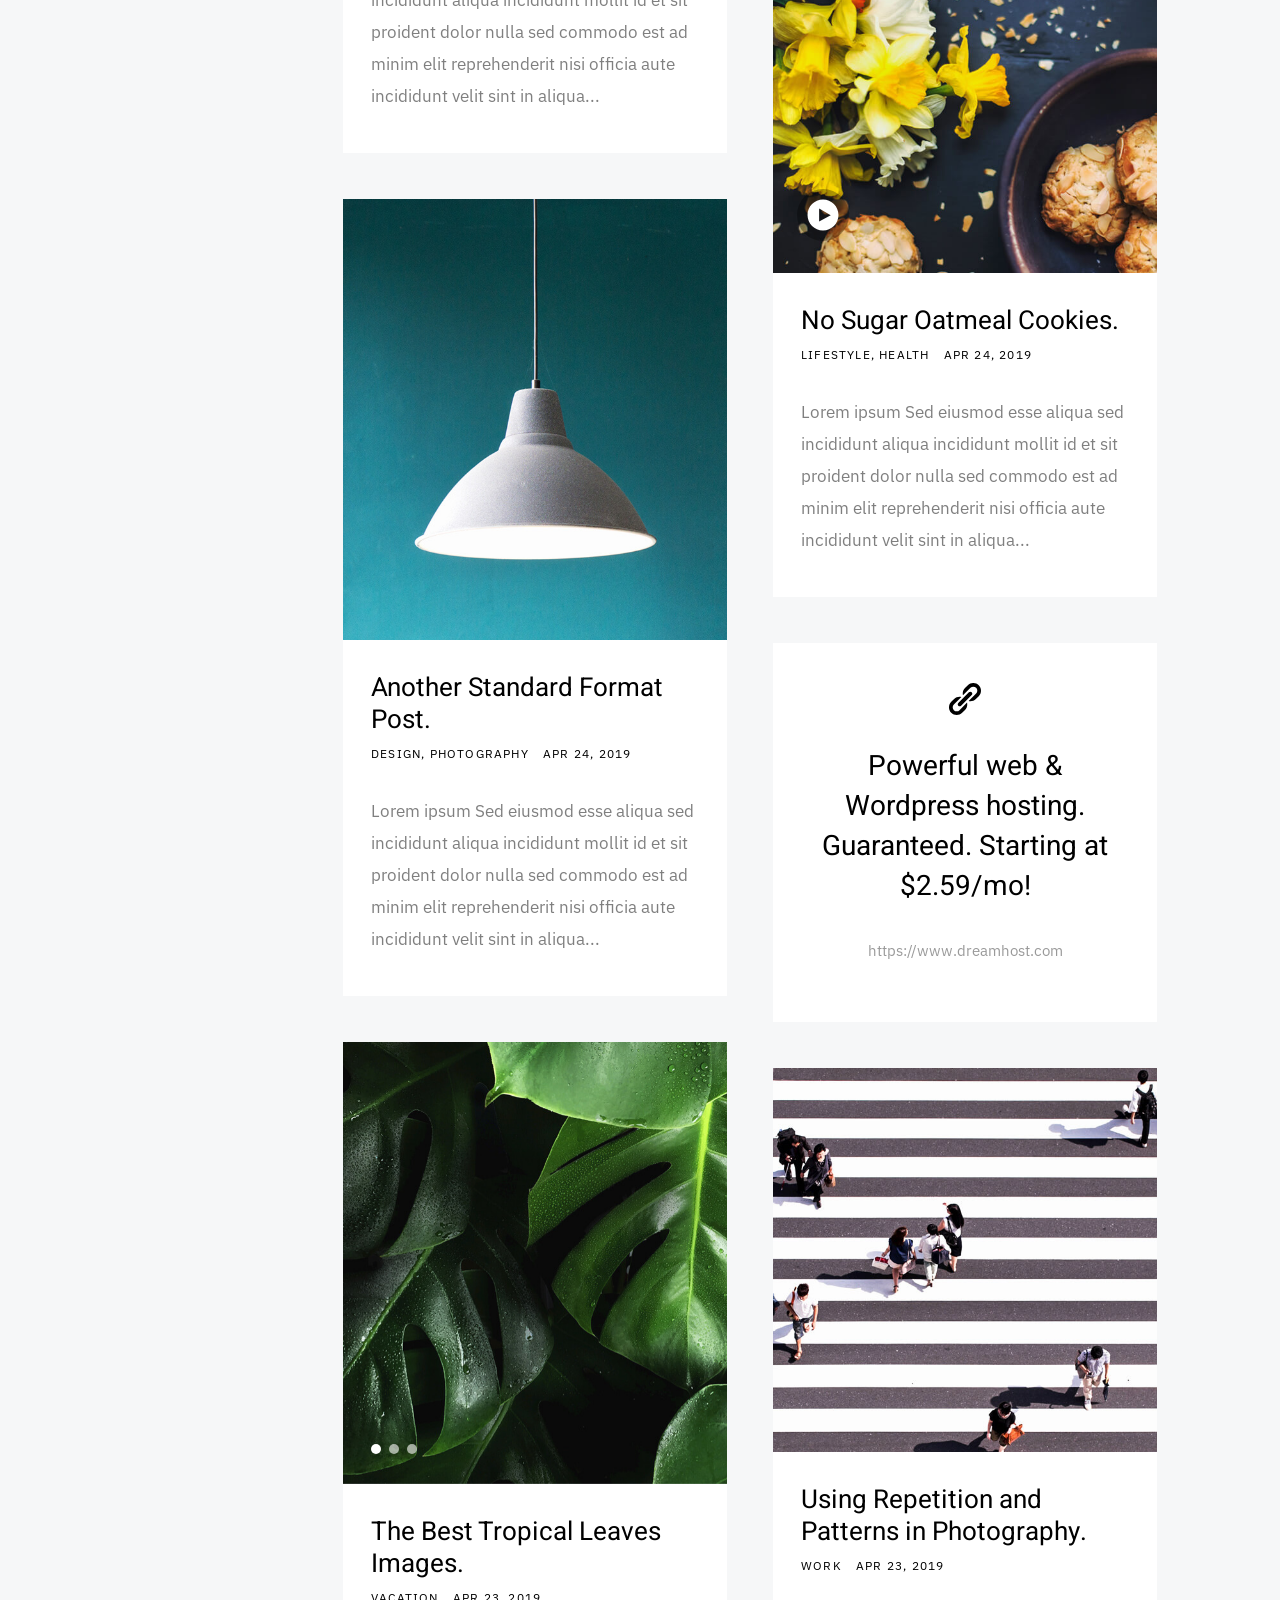
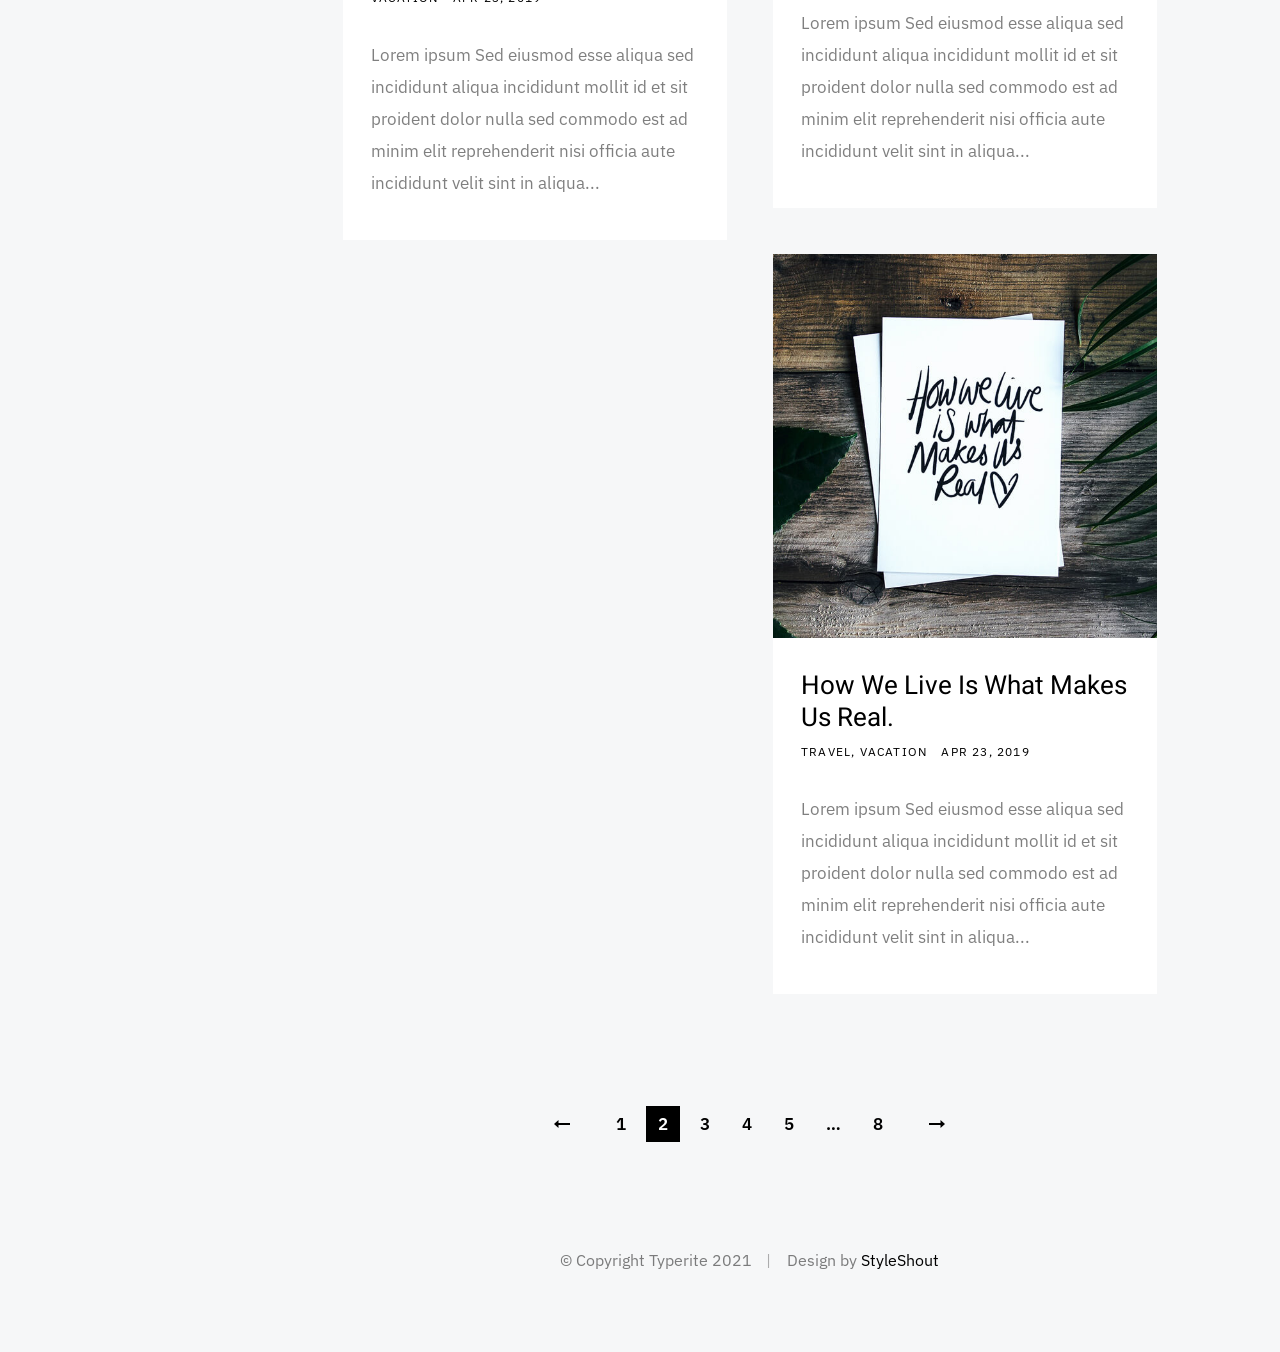
==== commit 067fe543: "Title: Clean up HTML files by removing empty lines and fixing tag indentation Key features implement" ====
--- a/category.html
+++ b/category.html
@@ -2,17 +2,14 @@
 <html class="no-js" lang="en">
 	<head>
 		<meta charset="utf-8">
-		<title>
-			Categories - Typerite
-		</title>
+		<title>Categories - Typerite</title>
 		<meta name="description" content="">
 		<meta name="author" content="">
 		<meta name="viewport" content="width=device-width, initial-scale=1">
 		<link rel="stylesheet" href="css/base.css">
 		<link rel="stylesheet" href="css/vendor.css">
 		<link rel="stylesheet" href="css/main.css">
-		<script src="js/modernizr.js">
-		</script>
+		<script src="js/modernizr.js"></script>
 		<link rel="apple-touch-icon" sizes="180x180" href="apple-touch-icon.png">
 		<link rel="icon" type="image/png" sizes="32x32" href="favicon-32x32.png">
 		<link rel="icon" type="image/png" sizes="16x16" href="favicon-16x16.png">
@@ -21,12 +18,9 @@
 	<body>
 		<div id="preloader">
 			<div id="loader" class="dots-fade">
-				<div>
-				</div>
-				<div>
-				</div>
-				<div>
-				</div>
+				<div></div>
+				<div></div>
+				<div></div>
 			</div>
 		</div>
 		<div id="top" class="s-wrap site-wrapper">
@@ -40,192 +34,99 @@
 				</div>
 				<nav class="header__nav-wrap">
 					<ul class="header__nav">
-						<li>
-							<a href="index.html" title="">
-								Home
-							</a>
-						</li>
+						<li><a href="index.html" title="">Home</a></li>
 						<li class="has-children current">
-							<a href="#0" title="">
-								Categories
-							</a>
+							<a href="#0" title="">Categories</a>
 							<ul class="sub-menu">
-								<li>
-									<a href="category.html">
-										Lifestyle
-									</a>
-								</li>
-								<li>
-									<a href="category.html">
-										Health
-									</a>
-								</li>
-								<li>
-									<a href="category.html">
-										Family
-									</a>
-								</li>
-								<li>
-									<a href="category.html">
-										Management
-									</a>
-								</li>
-								<li>
-									<a href="category.html">
-										Travel
-									</a>
-								</li>
-								<li>
-									<a href="category.html">
-										Work
-									</a>
-								</li>
+								<li><a href="category.html">Lifestyle</a></li>
+								<li><a href="category.html">Health</a></li>
+								<li><a href="category.html">Family</a></li>
+								<li><a href="category.html">Management</a></li>
+								<li><a href="category.html">Travel</a></li>
+								<li><a href="category.html">Work</a></li>
 							</ul>
 						</li>
 						<li class="has-children">
-							<a href="#0" title="">
-								Blog Posts
-							</a>
+							<a href="#0" title="">Blog Posts</a>
 							<ul class="sub-menu">
-								<li>
-									<a href="single-video.html">
-										Video Post
-									</a>
-								</li>
-								<li>
-									<a href="single-audio.html">
-										Audio Post
-									</a>
-								</li>
-								<li>
-									<a href="single-gallery.html">
-										Gallery Post
-									</a>
-								</li>
-								<li>
-									<a href="single-standard.html">
-										Standard Post
-									</a>
-								</li>
+								<li><a href="single-video.html">Video Post</a></li>
+								<li><a href="single-audio.html">Audio Post</a></li>
+								<li><a href="single-gallery.html">Gallery Post</a></li>
+								<li><a href="single-standard.html">Standard Post</a></li>
 							</ul>
 						</li>
-						<li>
-							<a href="styles.html" title="">
-								Styles
-							</a>
-						</li>
-						<li>
-							<a href="page-about.html" title="">
-								About
-							</a>
-						</li>
-						<li>
-							<a href="page-contact.html" title="">
-								Contact
-							</a>
-						</li>
+						<li><a href="styles.html" title="">Styles</a></li>
+						<li><a href="page-about.html" title="">About</a></li>
+						<li><a href="page-contact.html" title="">Contact</a></li>
 					</ul>
 					<ul class="header__social">
 						<li class="ss-facebook">
 							<a href="https://facebook.com/">
-								<span class="screen-reader-text">
-									Facebook
-								</span>
+								<span class="screen-reader-text">Facebook</span>
 							</a>
 						</li>
 						<li class="ss-twitter">
 							<a href="#0">
-								<span class="screen-reader-text">
-									Twitter
-								</span>
+								<span class="screen-reader-text">Twitter</span>
 							</a>
 						</li>
 						<li class="ss-dribbble">
 							<a href="#0">
-								<span class="screen-reader-text">
-									Instagram
-								</span>
+								<span class="screen-reader-text">Instagram</span>
 							</a>
 						</li>
 						<li class="ss-behance">
 							<a href="#0">
-								<span class="screen-reader-text">
-									Behance
-								</span>
+								<span class="screen-reader-text">Behance</span>
 							</a>
 						</li>
 					</ul>
 				</nav>
 				<a href="#0" class="header__menu-toggle">
-					<span>
-						Menu
-					</span>
+					<span>Menu</span>
 				</a>
 			</header>
 			<div class="s-search">
 				<div class="search-block">
 					<form role="search" method="get" class="search-form" action="#">
 						<label>
-							<span class="hide-content">
-								Search for:
-							</span>
+							<span class="hide-content">Search for:</span>
 							<input type="search" class="search-field" placeholder="Type Keywords" value="" name="s" title="Search for:" autocomplete="off">
 						</label>
 						<input type="submit" class="search-submit" value="Search">
 					</form>
-					<a href="#0" title="Close Search" class="search-close">
-						Close
-					</a>
+					<a href="#0" title="Close Search" class="search-close">Close</a>
 				</div>
 				<a href="#0" class="search-trigger">
-					<svg xmlns="http://www.w3.org/2000/svg" width="24" height="24" viewBox="0 0 24 24" style="fill:rgba(0, 0, 0, 1);transform:;-ms-filter:">
-						<path d="M10,18c1.846,0,3.543-0.635,4.897-1.688l4.396,4.396l1.414-1.414l-4.396-4.396C17.365,13.543,18,11.846,18,10 c0-4.411-3.589-8-8-8s-8,3.589-8,8S5.589,18,10,18z M10,4c3.309,0,6,2.691,6,6s-2.691,6-6,6s-6-2.691-6-6S6.691,4,10,4z">
-						</path>
-					</svg>
-					<span>
-						Search
-					</span>
+					<svg xmlns="http://www.w3.org/2000/svg" width="24" height="24" viewBox="0 0 24 24" style="fill:rgba(0, 0, 0, 1);transform:;-ms-filter:"><path d="M10,18c1.846,0,3.543-0.635,4.897-1.688l4.396,4.396l1.414-1.414l-4.396-4.396C17.365,13.543,18,11.846,18,10 c0-4.411-3.589-8-8-8s-8,3.589-8,8S5.589,18,10,18z M10,4c3.309,0,6,2.691,6,6s-2.691,6-6,6s-6-2.691-6-6S6.691,4,10,4z"></path></svg>
+					<span>Search</span>
 				</a>
-				<span class="search-line">
-				</span>
+				<span class="search-line"></span>
 			</div>
 			<div class="s-content">
 				<header class="listing-header">
-					<h1 class="h2">
-						Category: Design
-					</h1>
+					<h1 class="h2">Category: Design</h1>
 				</header>
 				<div class="masonry-wrap">
 					<div class="masonry">
-						<div class="grid-sizer">
-						</div>
-						<article class="masonry__brick entry format-standard animate-this">
-							<div class="entry__thumb">
-								<a href="single-standard.html" class="entry__thumb-link">
-									<img src="images/thumbs/masonry/woodcraft-600.jpg" 
-                                        srcset="images/thumbs/masonry/woodcraft-600.jpg 1x, images/thumbs/masonry/woodcraft-1200.jpg 2x" alt="">
-								</a>
-							</div>
-							<div class="entry__text">
-								<div class="entry__header">
-									<h2 class="entry__title">
-										<a href="single-standard.html">
-											Just a Standard Format Post.
-										</a>
-									</h2>
-									<div class="entry__meta">
-										<span class="entry__meta-cat">
-											<a href="category.html">
-												Design
-											</a>
-											<a href="category.html">
-												Photography
-											</a>
-										</span>
-										<span class="entry__meta-date">
-											<a href="single-standard.html">
-												Apr 29, 2019
-											</a>
+						<div class="grid-sizer"></div>
+						<article class="masonry__brick entry format-standard animate-this">
+							<div class="entry__thumb">
+								<a href="single-standard.html" class="entry__thumb-link">
+									<img src="images/thumbs/masonry/woodcraft-600.jpg"
+									srcset="images/thumbs/masonry/woodcraft-600.jpg 1x, images/thumbs/masonry/woodcraft-1200.jpg 2x" alt="">
+								</a>
+							</div>
+							<div class="entry__text">
+								<div class="entry__header">
+									<h2 class="entry__title"><a href="single-standard.html">Just a Standard Format Post.</a></h2>
+									<div class="entry__meta">
+										<span class="entry__meta-cat">
+											<a href="category.html">Design</a>
+											<a href="category.html">Photography</a>
+										</span>
+										<span class="entry__meta-date">
+											<a href="single-standard.html">Apr 29, 2019</a>
 										</span>
 									</div>
 								</div>
@@ -239,150 +140,108 @@
 						<article class="masonry__brick entry format-quote animate-this">
 							<div class="entry__thumb">
 								<blockquote>
-									<p>
-										Good design is making something intelligible and memorable. Great design is making something memorable and meaningful.
-									</p>
-									<cite>
-										Dieter Rams
-									</cite>
+									<p>Good design is making something intelligible and memorable. Great design is making something memorable and meaningful.</p>
+									<cite>Dieter Rams</cite>
 								</blockquote>
 							</div>
 						</article>
 						<article class="masonry__brick entry format-standard animate-this">
 							<div class="entry__thumb">
 								<a href="single-standard.html" class="entry__thumb-link">
-									<img src="images/thumbs/masonry/tulips-600.jpg" 
-                                        srcset="images/thumbs/masonry/tulips-600.jpg 1x, images/thumbs/masonry/tulips-1200.jpg 2x" alt="">
-								</a>
-							</div>
-							<div class="entry__text">
-								<div class="entry__header">
-									<h2 class="entry__title">
-										<a href="single-standard.html">
-											10 Interesting Facts About Caffeine.
-										</a>
-									</h2>
-									<div class="entry__meta">
-										<span class="entry__meta-cat">
-											<a href="category.html">
-												Health
-											</a>
-										</span>
-										<span class="entry__meta-date">
-											<a href="single-standard.html">
-												Apr 28, 2019
-											</a>
-										</span>
-									</div>
-								</div>
-								<div class="entry__excerpt">
-									<p>
-										Lorem ipsum Sed eiusmod esse aliqua sed incididunt aliqua incididunt mollit id et sit proident dolor nulla sed commodo est ad minim elit reprehenderit nisi officia aute incididunt velit sint in aliqua...
-									</p>
-								</div>
-							</div>
-						</article>
-						<article class="masonry__brick entry format-standard animate-this">
-							<div class="entry__thumb">
-								<a href="single-standard.html" class="entry__thumb-link">
-									<img src="images/thumbs/masonry/dew-600.jpg" 
-                                        srcset="images/thumbs/masonry/dew-600.jpg 1x, images/thumbs/masonry/dew-1200.jpg 2x" alt="">
-								</a>
-							</div>
-							<div class="entry__text">
-								<div class="entry__header">
-									<h2 class="entry__title">
-										<a href="single-standard.html">
-											Health Benefits Of Morning Dew.
-										</a>
-									</h2>
-									<div class="entry__meta">
-										<span class="entry__meta-cat">
-											<a href="category.html">
-												Lifestyle
-											</a>
-											<a href="category.html">
-												Health
-											</a>
-										</span>
-										<span class="entry__meta-date">
-											<a href="single-standard.html">
-												Apr 28, 2019
-											</a>
-										</span>
-									</div>
-								</div>
-								<div class="entry__excerpt">
-									<p>
-										Lorem ipsum Sed eiusmod esse aliqua sed incididunt aliqua incididunt mollit id et sit proident dolor nulla sed commodo est ad minim elit reprehenderit nisi officia aute incididunt velit sint in aliqua...
-									</p>
-								</div>
-							</div>
-						</article>
-						<article class="masonry__brick entry format-standard animate-this">
-							<div class="entry__thumb">
-								<a href="single-standard.html" class="entry__thumb-link">
-									<img src="images/thumbs/masonry/rucksack-600.jpg" 
-                                            srcset="images/thumbs/masonry/rucksack-600.jpg 1x, images/thumbs/masonry/rucksack-1200.jpg 2x" alt="">
-								</a>
-							</div>
-							<div class="entry__text">
-								<div class="entry__header">
-									<h2 class="entry__title">
-										<a href="single-standard.html">
-											The Art Of Visual Storytelling.
-										</a>
-									</h2>
-									<div class="entry__meta">
-										<span class="entry__meta-cat">
-											<a href="category.html">
-												Lifestyle
-											</a>
-											<a href="category.html">
-												Work
-											</a>
-										</span>
-										<span class="entry__meta-date">
-											<a href="single-standard.html">
-												Apr 26, 2019
-											</a>
-										</span>
-									</div>
-								</div>
-								<div class="entry__excerpt">
-									<p>
-										Lorem ipsum Sed eiusmod esse aliqua sed incididunt aliqua incididunt mollit id et sit proident dolor nulla sed commodo est ad minim elit reprehenderit nisi officia aute incididunt velit sint in aliqua...
-									</p>
-								</div>
-							</div>
-						</article>
-						<article class="masonry__brick entry format-standard animate-this">
-							<div class="entry__thumb">
-								<a href="single-standard.html" class="entry__thumb-link">
-									<img src="images/thumbs/masonry/jump-600.jpg" 
-                                        srcset="images/thumbs/masonry/jump-600.jpg 1x, images/thumbs/masonry/jump-1200.jpg 2x" alt="">
-								</a>
-							</div>
-							<div class="entry__text">
-								<div class="entry__header">
-									<h2 class="entry__title">
-										<a href="single-standard.html">
-											Create Meaningful Family Moments.
-										</a>
-									</h2>
-									<div class="entry__meta">
-										<span class="entry__meta-cat">
-											<a href="category.html">
-												Family
-											</a>
-											<a href="category.html">
-												Relationship
-											</a>
-										</span>
-										<span class="entry__meta-date">
-											<a href="single-standard.html">
-												Apr 26, 2019
-											</a>
+									<img src="images/thumbs/masonry/tulips-600.jpg"
+									srcset="images/thumbs/masonry/tulips-600.jpg 1x, images/thumbs/masonry/tulips-1200.jpg 2x" alt="">
+								</a>
+							</div>
+							<div class="entry__text">
+								<div class="entry__header">
+									<h2 class="entry__title"><a href="single-standard.html">10 Interesting Facts About Caffeine.</a></h2>
+									<div class="entry__meta">
+										<span class="entry__meta-cat">
+											<a href="category.html">Health</a>
+										</span>
+										<span class="entry__meta-date">
+											<a href="single-standard.html">Apr 28, 2019</a>
+										</span>
+									</div>
+								</div>
+								<div class="entry__excerpt">
+									<p>
+										Lorem ipsum Sed eiusmod esse aliqua sed incididunt aliqua incididunt mollit id et sit proident dolor nulla sed commodo est ad minim elit reprehenderit nisi officia aute incididunt velit sint in aliqua...
+									</p>
+								</div>
+							</div>
+						</article>
+						<article class="masonry__brick entry format-standard animate-this">
+							<div class="entry__thumb">
+								<a href="single-standard.html" class="entry__thumb-link">
+									<img src="images/thumbs/masonry/dew-600.jpg"
+									srcset="images/thumbs/masonry/dew-600.jpg 1x, images/thumbs/masonry/dew-1200.jpg 2x" alt="">
+								</a>
+							</div>
+							<div class="entry__text">
+								<div class="entry__header">
+									<h2 class="entry__title"><a href="single-standard.html">Health Benefits Of Morning Dew.</a></h2>
+									<div class="entry__meta">
+										<span class="entry__meta-cat">
+											<a href="category.html">Lifestyle</a>
+											<a href="category.html">Health</a>
+										</span>
+										<span class="entry__meta-date">
+											<a href="single-standard.html">Apr 28, 2019</a>
+										</span>
+									</div>
+								</div>
+								<div class="entry__excerpt">
+									<p>
+										Lorem ipsum Sed eiusmod esse aliqua sed incididunt aliqua incididunt mollit id et sit proident dolor nulla sed commodo est ad minim elit reprehenderit nisi officia aute incididunt velit sint in aliqua...
+									</p>
+								</div>
+							</div>
+						</article>
+						<article class="masonry__brick entry format-standard animate-this">
+							<div class="entry__thumb">
+								<a href="single-standard.html" class="entry__thumb-link">
+									<img src="images/thumbs/masonry/rucksack-600.jpg"
+									srcset="images/thumbs/masonry/rucksack-600.jpg 1x, images/thumbs/masonry/rucksack-1200.jpg 2x" alt="">
+								</a>
+							</div>
+							<div class="entry__text">
+								<div class="entry__header">
+									<h2 class="entry__title"><a href="single-standard.html">The Art Of Visual Storytelling.</a></h2>
+									<div class="entry__meta">
+										<span class="entry__meta-cat">
+											<a href="category.html">Lifestyle</a>
+											<a href="category.html">Work</a>
+										</span>
+										<span class="entry__meta-date">
+											<a href="single-standard.html">Apr 26, 2019</a>
+										</span>
+									</div>
+								</div>
+								<div class="entry__excerpt">
+									<p>
+										Lorem ipsum Sed eiusmod esse aliqua sed incididunt aliqua incididunt mollit id et sit proident dolor nulla sed commodo est ad minim elit reprehenderit nisi officia aute incididunt velit sint in aliqua...
+									</p>
+								</div>
+							</div>
+						</article>
+						<article class="masonry__brick entry format-standard animate-this">
+							<div class="entry__thumb">
+								<a href="single-standard.html" class="entry__thumb-link">
+									<img src="images/thumbs/masonry/jump-600.jpg"
+									srcset="images/thumbs/masonry/jump-600.jpg 1x, images/thumbs/masonry/jump-1200.jpg 2x" alt="">
+								</a>
+							</div>
+							<div class="entry__text">
+								<div class="entry__header">
+									<h2 class="entry__title"><a href="single-standard.html">Create Meaningful Family Moments.</a></h2>
+									<div class="entry__meta">
+										<span class="entry__meta-cat">
+											<a href="category.html">Family</a>
+											<a href="category.html">Relationship</a>
+										</span>
+										<span class="entry__meta-date">
+											<a href="single-standard.html">Apr 26, 2019</a>
 										</span>
 									</div>
 								</div>
@@ -396,61 +255,45 @@
 						<article class="masonry__brick entry format-audio animate-this">
 							<div class="entry__thumb">
 								<a href="single-audio.html" class="entry__thumb-link">
-									<img src="images/thumbs/masonry/guitarist-600.jpg" 
-                                        srcset="images/thumbs/masonry/guitarist-600.jpg 1x, images/thumbs/masonry/guitarist-1200.jpg 2x" alt="">
-								</a>
-							</div>
-							<div class="entry__text">
-								<div class="entry__header">
-									<h2 class="entry__title">
-										<a href="single-audio.html">
-											What Your Music Preference Says About You and Your Personality.
-										</a>
-									</h2>
-									<div class="entry__meta">
-										<span class="entry__meta-cat">
-											<a href="category.html">
-												Lifestyle
-											</a>
-										</span>
-										<span class="entry__meta-date">
-											<a href="single-standard.html">
-												Apr 24, 2019
-											</a>
-										</span>
-									</div>
-								</div>
-								<div class="entry__excerpt">
-									<p>
-										Lorem ipsum Sed eiusmod esse aliqua sed incididunt aliqua incididunt mollit id et sit proident dolor nulla sed commodo est ad minim elit reprehenderit nisi officia aute incididunt velit sint in aliqua...
-									</p>
-								</div>
-							</div>
-						</article>
-						<article class="masonry__brick entry format-standard animate-this">
-							<div class="entry__thumb">
-								<a href="single-standard.html" class="entry__thumb-link">
-									<img src="images/thumbs/masonry/beetle-600.jpg" 
-                                        srcset="images/thumbs/masonry/beetle-600.jpg 1x, images/thumbs/masonry/beetle-1200.jpg 2x" alt="">
-								</a>
-							</div>
-							<div class="entry__text">
-								<div class="entry__header">
-									<h2 class="entry__title">
-										<a href="single-standard.html">
-											Throwback To The Good Old Days.
-										</a>
-									</h2>
-									<div class="entry__meta">
-										<span class="entry__meta-cat">
-											<a href="category.html">
-												Lifestyle
-											</a>
-										</span>
-										<span class="entry__meta-date">
-											<a href="single-standard.html">
-												Apr 24, 2019
-											</a>
+									<img src="images/thumbs/masonry/guitarist-600.jpg"
+									srcset="images/thumbs/masonry/guitarist-600.jpg 1x, images/thumbs/masonry/guitarist-1200.jpg 2x" alt="">
+								</a>
+							</div>
+							<div class="entry__text">
+								<div class="entry__header">
+									<h2 class="entry__title"><a href="single-audio.html">What Your Music Preference Says About You and Your Personality.</a></h2>
+									<div class="entry__meta">
+										<span class="entry__meta-cat">
+											<a href="category.html">Lifestyle</a>
+										</span>
+										<span class="entry__meta-date">
+											<a href="single-standard.html">Apr 24, 2019</a>
+										</span>
+									</div>
+								</div>
+								<div class="entry__excerpt">
+									<p>
+										Lorem ipsum Sed eiusmod esse aliqua sed incididunt aliqua incididunt mollit id et sit proident dolor nulla sed commodo est ad minim elit reprehenderit nisi officia aute incididunt velit sint in aliqua...
+									</p>
+								</div>
+							</div>
+						</article>
+						<article class="masonry__brick entry format-standard animate-this">
+							<div class="entry__thumb">
+								<a href="single-standard.html" class="entry__thumb-link">
+									<img src="images/thumbs/masonry/beetle-600.jpg"
+									srcset="images/thumbs/masonry/beetle-600.jpg 1x, images/thumbs/masonry/beetle-1200.jpg 2x" alt="">
+								</a>
+							</div>
+							<div class="entry__text">
+								<div class="entry__header">
+									<h2 class="entry__title"><a href="single-standard.html">Throwback To The Good Old Days.</a></h2>
+									<div class="entry__meta">
+										<span class="entry__meta-cat">
+											<a href="category.html">Lifestyle</a>
+										</span>
+										<span class="entry__meta-date">
+											<a href="single-standard.html">Apr 24, 2019</a>
 										</span>
 									</div>
 								</div>
@@ -464,67 +307,47 @@
 						<article class="masonry__brick entry format-video animate-this">
 							<div class="entry__thumb video-image">
 								<a href="https://player.vimeo.com/video/117310401?color=339989&title=0&byline=0&portrait=0" data-lity class="entry__thumb-link">
-									<img src="images/thumbs/masonry/cookies-600.jpg" 
-                                        srcset="images/thumbs/masonry/cookies-600.jpg 1x, images/thumbs/masonry/cookies-1200.jpg 2x" alt="">
-								</a>
-							</div>
-							<div class="entry__text">
-								<div class="entry__header">
-									<h2 class="entry__title">
-										<a href="single-video.html">
-											No Sugar Oatmeal Cookies.
-										</a>
-									</h2>
-									<div class="entry__meta">
-										<span class="entry__meta-cat">
-											<a href="category.html">
-												Lifestyle
-											</a>
-											<a href="category.html">
-												Health
-											</a>
-										</span>
-										<span class="entry__meta-date">
-											<a href="single-standard.html">
-												Apr 24, 2019
-											</a>
-										</span>
-									</div>
-								</div>
-								<div class="entry__excerpt">
-									<p>
-										Lorem ipsum Sed eiusmod esse aliqua sed incididunt aliqua incididunt mollit id et sit proident dolor nulla sed commodo est ad minim elit reprehenderit nisi officia aute incididunt velit sint in aliqua...
-									</p>
-								</div>
-							</div>
-						</article>
-						<article class="masonry__brick entry format-standard animate-this">
-							<div class="entry__thumb">
-								<a href="single-standard.html" class="entry__thumb-link">
-									<img src="images/thumbs/masonry/lamp-600.jpg" 
-                                        srcset="images/thumbs/masonry/lamp-600.jpg 1x, images/thumbs/masonry/lamp-1200.jpg 2x" alt="">
-								</a>
-							</div>
-							<div class="entry__text">
-								<div class="entry__header">
-									<h2 class="entry__title">
-										<a href="single-standard.html">
-											Another Standard Format Post.
-										</a>
-									</h2>
-									<div class="entry__meta">
-										<span class="entry__meta-cat">
-											<a href="category.html">
-												Design
-											</a>
-											<a href="category.html">
-												Photography
-											</a>
-										</span>
-										<span class="entry__meta-date">
-											<a href="single-standard.html">
-												Apr 24, 2019
-											</a>
+									<img src="images/thumbs/masonry/cookies-600.jpg"
+									srcset="images/thumbs/masonry/cookies-600.jpg 1x, images/thumbs/masonry/cookies-1200.jpg 2x" alt="">
+								</a>
+							</div>
+							<div class="entry__text">
+								<div class="entry__header">
+									<h2 class="entry__title"><a href="single-video.html">No Sugar Oatmeal Cookies.</a></h2>
+									<div class="entry__meta">
+										<span class="entry__meta-cat">
+											<a href="category.html">Lifestyle</a>
+											<a href="category.html">Health</a>
+										</span>
+										<span class="entry__meta-date">
+											<a href="single-standard.html">Apr 24, 2019</a>
+										</span>
+									</div>
+								</div>
+								<div class="entry__excerpt">
+									<p>
+										Lorem ipsum Sed eiusmod esse aliqua sed incididunt aliqua incididunt mollit id et sit proident dolor nulla sed commodo est ad minim elit reprehenderit nisi officia aute incididunt velit sint in aliqua...
+									</p>
+								</div>
+							</div>
+						</article>
+						<article class="masonry__brick entry format-standard animate-this">
+							<div class="entry__thumb">
+								<a href="single-standard.html" class="entry__thumb-link">
+									<img src="images/thumbs/masonry/lamp-600.jpg"
+									srcset="images/thumbs/masonry/lamp-600.jpg 1x, images/thumbs/masonry/lamp-1200.jpg 2x" alt="">
+								</a>
+							</div>
+							<div class="entry__text">
+								<div class="entry__header">
+									<h2 class="entry__title"><a href="single-standard.html">Another Standard Format Post.</a></h2>
+									<div class="entry__meta">
+										<span class="entry__meta-cat">
+											<a href="category.html">Design</a>
+											<a href="category.html">Photography</a>
+										</span>
+										<span class="entry__meta-date">
+											<a href="single-standard.html">Apr 24, 2019</a>
 										</span>
 									</div>
 								</div>
@@ -538,13 +361,9 @@
 						<article class="masonry__brick entry format-link animate-this">
 							<div class="entry__thumb">
 								<div class="link-wrap">
-									<h2>
-										Powerful web & Wordpress hosting. Guaranteed. Starting at $2.59/mo!
-									</h2>
+									<h2>Powerful web & Wordpress hosting. Guaranteed. Starting at $2.59/mo!</h2>
 									<cite>
-										<a target="_blank" href="https://www.dreamhost.com/r.cgi?287326">
-											https://www.dreamhost.com
-										</a>
+										<a target="_blank" href="https://www.dreamhost.com/r.cgi?287326">https://www.dreamhost.com</a>
 									</cite>
 								</div>
 							</div>
@@ -553,107 +372,81 @@
 							<div class="entry__thumb slider">
 								<div class="slider__slides">
 									<div class="slider__slide">
-										<img src="images/thumbs/masonry/gallery/slide-1-600.jpg" 
-                                            srcset="images/thumbs/masonry/gallery/slide-1-600.jpg 1x, images/thumbs/masonry/gallery/slide-1-1200.jpg 2x" alt="">
+										<img src="images/thumbs/masonry/gallery/slide-1-600.jpg"
+										srcset="images/thumbs/masonry/gallery/slide-1-600.jpg 1x, images/thumbs/masonry/gallery/slide-1-1200.jpg 2x" alt="">
 									</div>
 									<div class="slider__slide">
-										<img src="images/thumbs/masonry/gallery/slide-2-600.jpg" 
-                                            srcset="images/thumbs/masonry/gallery/slide-2-600.jpg 1x, images/thumbs/masonry/gallery/slide-2-1200.jpg 2x" alt="">
+										<img src="images/thumbs/masonry/gallery/slide-2-600.jpg"
+										srcset="images/thumbs/masonry/gallery/slide-2-600.jpg 1x, images/thumbs/masonry/gallery/slide-2-1200.jpg 2x" alt="">
 									</div>
 									<div class="slider__slide">
-										<img src="images/thumbs/masonry/gallery/slide-3-600.jpg" 
-                                            srcset="images/thumbs/masonry/gallery/slide-3-600.jpg 1x, images/thumbs/masonry/gallery/slide-3-1200.jpg 2x" alt="">
-									</div>
-								</div>
-							</div>
-							<div class="entry__text">
-								<div class="entry__header">
-									<h2 class="entry__title">
-										<a href="single-gallery.html">
-											The Best Tropical Leaves Images.
-										</a>
-									</h2>
-									<div class="entry__meta">
-										<span class="entry__meta-cat">
-											<a href="category.html">
-												Vacation
-											</a>
-										</span>
-										<span class="entry__meta-date">
-											<a href="single-standard.html">
-												Apr 23, 2019
-											</a>
-										</span>
-									</div>
-								</div>
-								<div class="entry__excerpt">
-									<p>
-										Lorem ipsum Sed eiusmod esse aliqua sed incididunt aliqua incididunt mollit id et sit proident dolor nulla sed commodo est ad minim elit reprehenderit nisi officia aute incididunt velit sint in aliqua...
-									</p>
-								</div>
-							</div>
-						</article>
-						<article class="masonry__brick entry format-standard animate-this">
-							<div class="entry__thumb">
-								<a href="single-standard.html" class="entry__thumb-link">
-									<img src="images/thumbs/masonry/walk-600.jpg" 
-                                        srcset="images/thumbs/masonry/walk-600.jpg 1x, images/thumbs/masonry/walk-1200.jpg 2x" alt="">
-								</a>
-							</div>
-							<div class="entry__text">
-								<div class="entry__header">
-									<h2 class="entry__title">
-										<a href="single-standard.html">
-											Using Repetition and Patterns in Photography.
-										</a>
-									</h2>
-									<div class="entry__meta">
-										<span class="entry__meta-cat">
-											<a href="category.html">
-												Work
-											</a>
-										</span>
-										<span class="entry__meta-date">
-											<a href="single-standard.html">
-												Apr 23, 2019
-											</a>
-										</span>
-									</div>
-								</div>
-								<div class="entry__excerpt">
-									<p>
-										Lorem ipsum Sed eiusmod esse aliqua sed incididunt aliqua incididunt mollit id et sit proident dolor nulla sed commodo est ad minim elit reprehenderit nisi officia aute incididunt velit sint in aliqua...
-									</p>
-								</div>
-							</div>
-						</article>
-						<article class="masonry__brick entry format-standard animate-this">
-							<div class="entry__thumb">
-								<a href="single-standard.html" class="entry__thumb-link">
-									<img src="images/thumbs/masonry/real-600.jpg" 
-                                        srcset="images/thumbs/masonry/real-600.jpg 1x, images/thumbs/masonry/real-1200.jpg 2x" alt="">
-								</a>
-							</div>
-							<div class="entry__text">
-								<div class="entry__header">
-									<h2 class="entry__title">
-										<a href="single-standard.html">
-											How We Live Is What Makes Us Real.
-										</a>
-									</h2>
-									<div class="entry__meta">
-										<span class="entry__meta-cat">
-											<a href="category.html">
-												Travel
-											</a>
-											<a href="category.html">
-												Vacation
-											</a>
-										</span>
-										<span class="entry__meta-date">
-											<a href="single-standard.html">
-												Apr 23, 2019
-											</a>
+										<img src="images/thumbs/masonry/gallery/slide-3-600.jpg"
+										srcset="images/thumbs/masonry/gallery/slide-3-600.jpg 1x, images/thumbs/masonry/gallery/slide-3-1200.jpg 2x" alt="">
+									</div>
+								</div>
+							</div>
+							<div class="entry__text">
+								<div class="entry__header">
+									<h2 class="entry__title"><a href="single-gallery.html">The Best Tropical Leaves Images.</a></h2>
+									<div class="entry__meta">
+										<span class="entry__meta-cat">
+											<a href="category.html">Vacation</a>
+										</span>
+										<span class="entry__meta-date">
+											<a href="single-standard.html">Apr 23, 2019</a>
+										</span>
+									</div>
+								</div>
+								<div class="entry__excerpt">
+									<p>
+										Lorem ipsum Sed eiusmod esse aliqua sed incididunt aliqua incididunt mollit id et sit proident dolor nulla sed commodo est ad minim elit reprehenderit nisi officia aute incididunt velit sint in aliqua...
+									</p>
+								</div>
+							</div>
+						</article>
+						<article class="masonry__brick entry format-standard animate-this">
+							<div class="entry__thumb">
+								<a href="single-standard.html" class="entry__thumb-link">
+									<img src="images/thumbs/masonry/walk-600.jpg"
+									srcset="images/thumbs/masonry/walk-600.jpg 1x, images/thumbs/masonry/walk-1200.jpg 2x" alt="">
+								</a>
+							</div>
+							<div class="entry__text">
+								<div class="entry__header">
+									<h2 class="entry__title"><a href="single-standard.html">Using Repetition and Patterns in Photography.</a></h2>
+									<div class="entry__meta">
+										<span class="entry__meta-cat">
+											<a href="category.html">Work</a>
+										</span>
+										<span class="entry__meta-date">
+											<a href="single-standard.html">Apr 23, 2019</a>
+										</span>
+									</div>
+								</div>
+								<div class="entry__excerpt">
+									<p>
+										Lorem ipsum Sed eiusmod esse aliqua sed incididunt aliqua incididunt mollit id et sit proident dolor nulla sed commodo est ad minim elit reprehenderit nisi officia aute incididunt velit sint in aliqua...
+									</p>
+								</div>
+							</div>
+						</article>
+						<article class="masonry__brick entry format-standard animate-this">
+							<div class="entry__thumb">
+								<a href="single-standard.html" class="entry__thumb-link">
+									<img src="images/thumbs/masonry/real-600.jpg"
+									srcset="images/thumbs/masonry/real-600.jpg 1x, images/thumbs/masonry/real-1200.jpg 2x" alt="">
+								</a>
+							</div>
+							<div class="entry__text">
+								<div class="entry__header">
+									<h2 class="entry__title"><a href="single-standard.html">How We Live Is What Makes Us Real.</a></h2>
+									<div class="entry__meta">
+										<span class="entry__meta-cat">
+											<a href="category.html">Travel</a>
+											<a href="category.html">Vacation</a>
+										</span>
+										<span class="entry__meta-date">
+											<a href="single-standard.html">Apr 23, 2019</a>
 										</span>
 									</div>
 								</div>
@@ -670,51 +463,15 @@
 					<div class="column large-full">
 						<nav class="pgn">
 							<ul>
-								<li>
-									<a class="pgn__prev" href="#0">
-										Prev
-									</a>
-								</li>
-								<li>
-									<a class="pgn__num" href="#0">
-										1
-									</a>
-								</li>
-								<li>
-									<span class="pgn__num current">
-										2
-									</span>
-								</li>
-								<li>
-									<a class="pgn__num" href="#0">
-										3
-									</a>
-								</li>
-								<li>
-									<a class="pgn__num" href="#0">
-										4
-									</a>
-								</li>
-								<li>
-									<a class="pgn__num" href="#0">
-										5
-									</a>
-								</li>
-								<li>
-									<span class="pgn__num dots">
-										…
-									</span>
-								</li>
-								<li>
-									<a class="pgn__num" href="#0">
-										8
-									</a>
-								</li>
-								<li>
-									<a class="pgn__next" href="#0">
-										Next
-									</a>
-								</li>
+								<li><a class="pgn__prev" href="#0">Prev</a></li>
+								<li><a class="pgn__num" href="#0">1</a></li>
+								<li><span class="pgn__num current">2</span></li>
+								<li><a class="pgn__num" href="#0">3</a></li>
+								<li><a class="pgn__num" href="#0">4</a></li>
+								<li><a class="pgn__num" href="#0">5</a></li>
+								<li><span class="pgn__num dots">…</span></li>
+								<li><a class="pgn__num" href="#0">8</a></li>
+								<li><a class="pgn__next" href="#0">Next</a></li>
 							</ul>
 						</nav>
 					</div>
@@ -724,28 +481,17 @@
 				<div class="row">
 					<div class="column large-full footer__content">
 						<div class="footer__copyright">
-							<span>
-								© Copyright Typerite 2021
-							</span>
-							<span>
-								Design by
-								<a href="https://www.styleshout.com/">
-									StyleShout
-								</a>
-							</span>
+							<span>© Copyright Typerite 2021</span>
+							<span>Design by <a href="https://www.styleshout.com/">StyleShout</a></span>
 						</div>
 					</div>
 				</div>
 				<div class="go-top">
-					<a class="smoothscroll" title="Back to Top" href="#top">
-					</a>
+					<a class="smoothscroll" title="Back to Top" href="#top"></a>
 				</div>
 			</footer>
 		</div>
-		<script src="js/jquery-3.2.1.min.js">
-		</script>
-		<script src="js/plugins.js">
-		</script>
-		<script src="js/main.js">
-		</script>
-	</body>
+		<script src="js/jquery-3.2.1.min.js"></script>
+		<script src="js/plugins.js"></script>
+		<script src="js/main.js"></script>
+	</body>
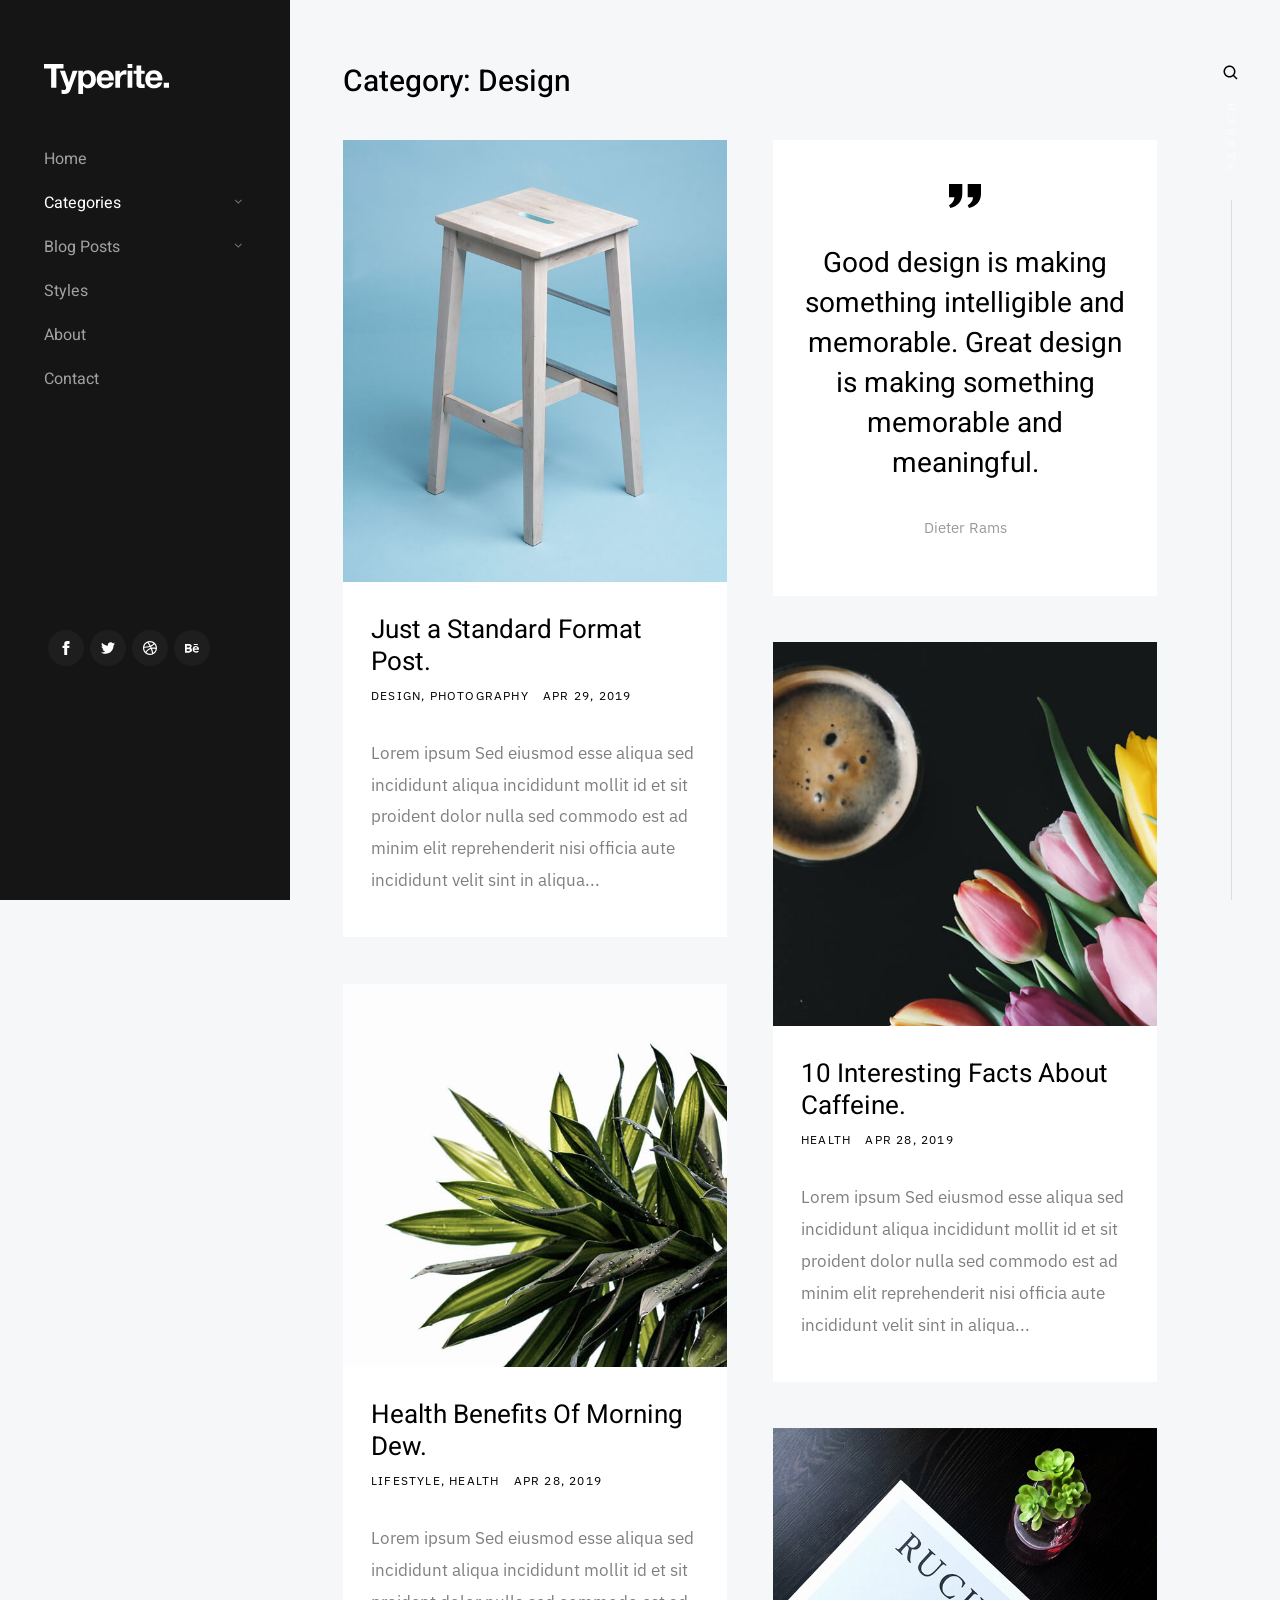
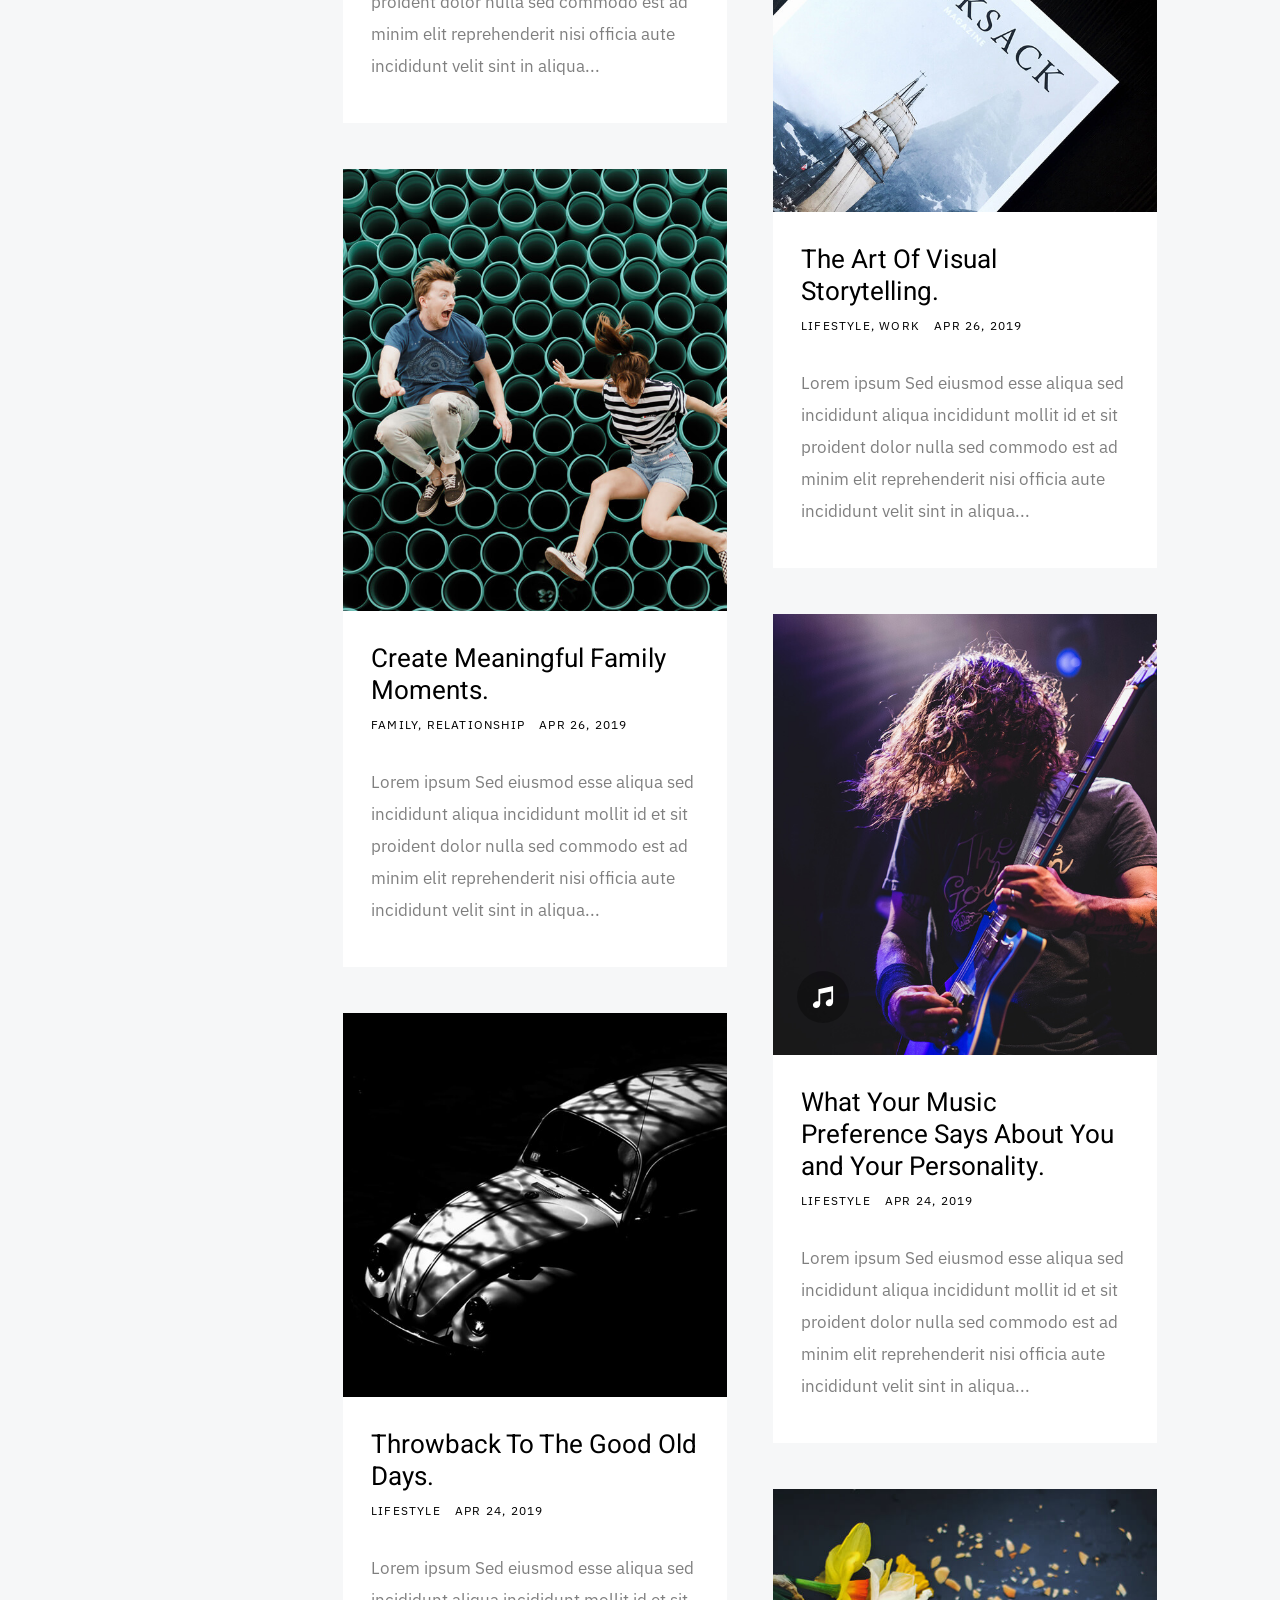
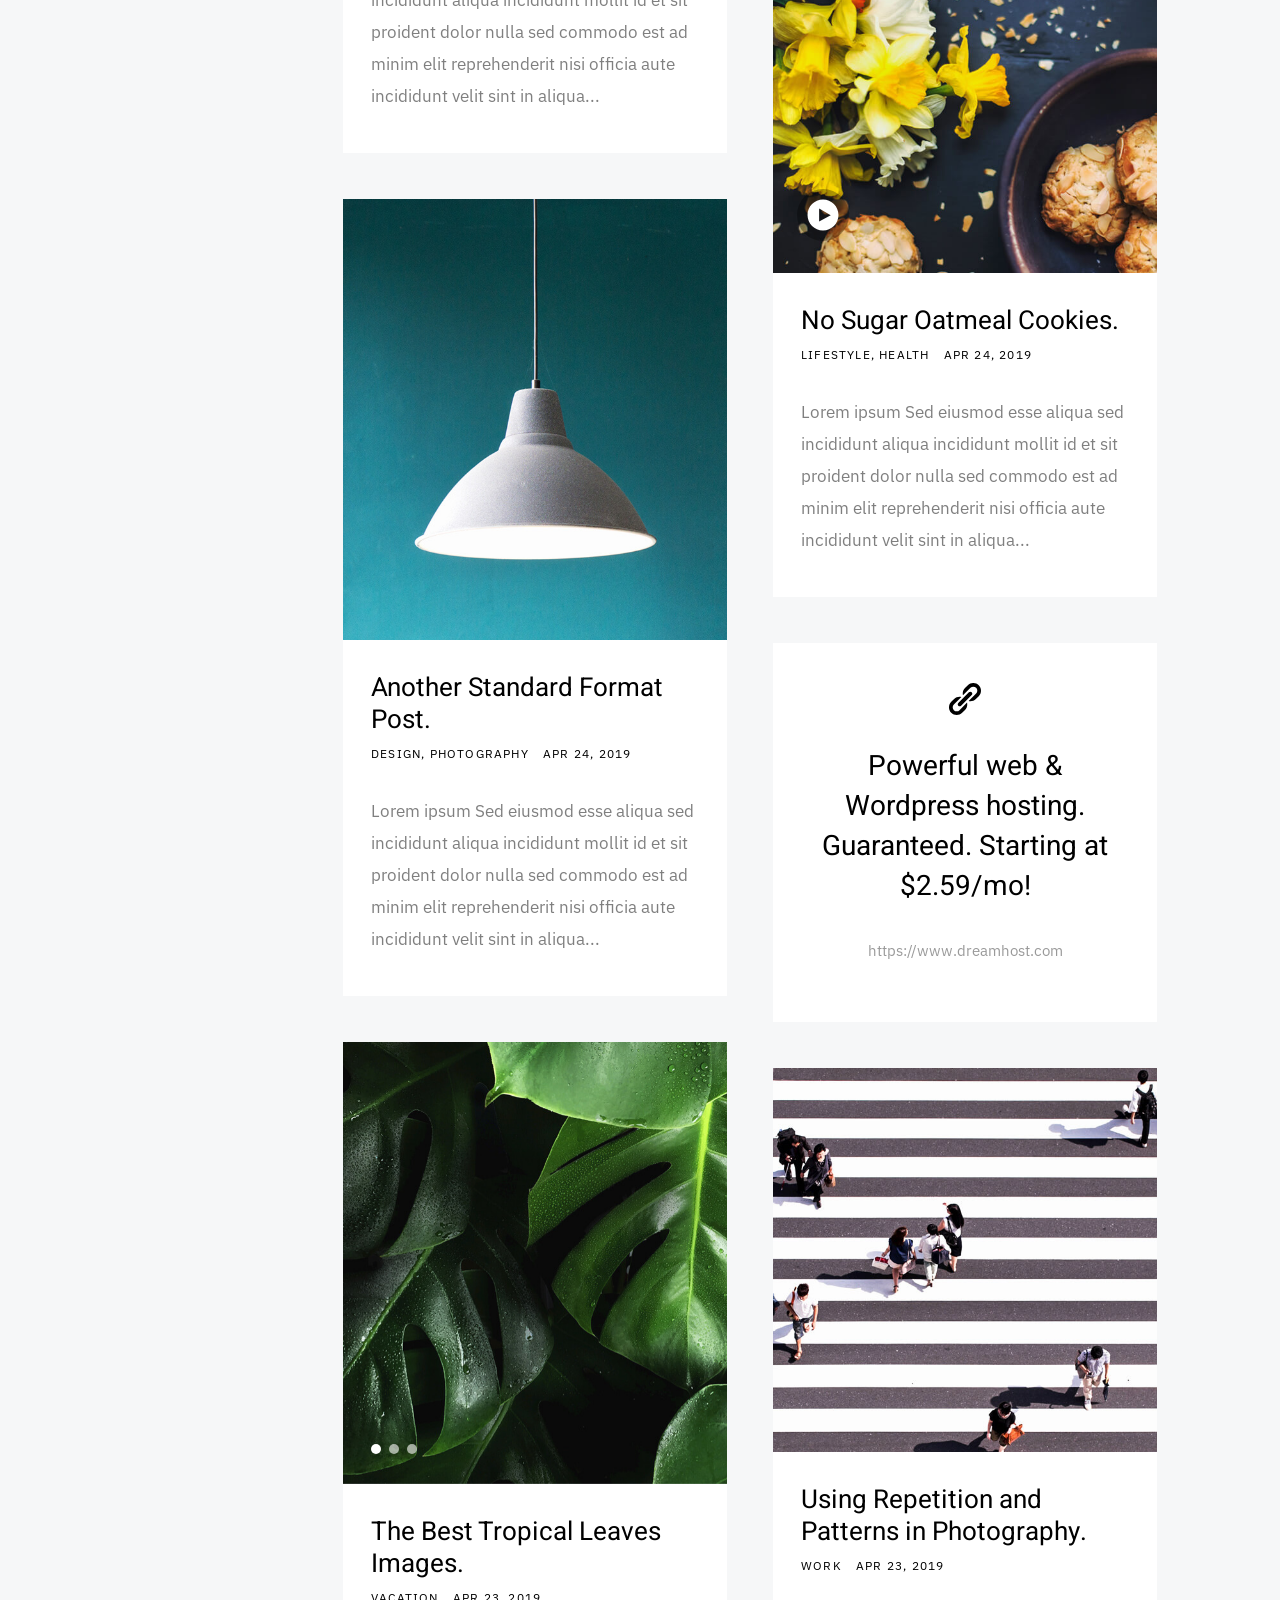
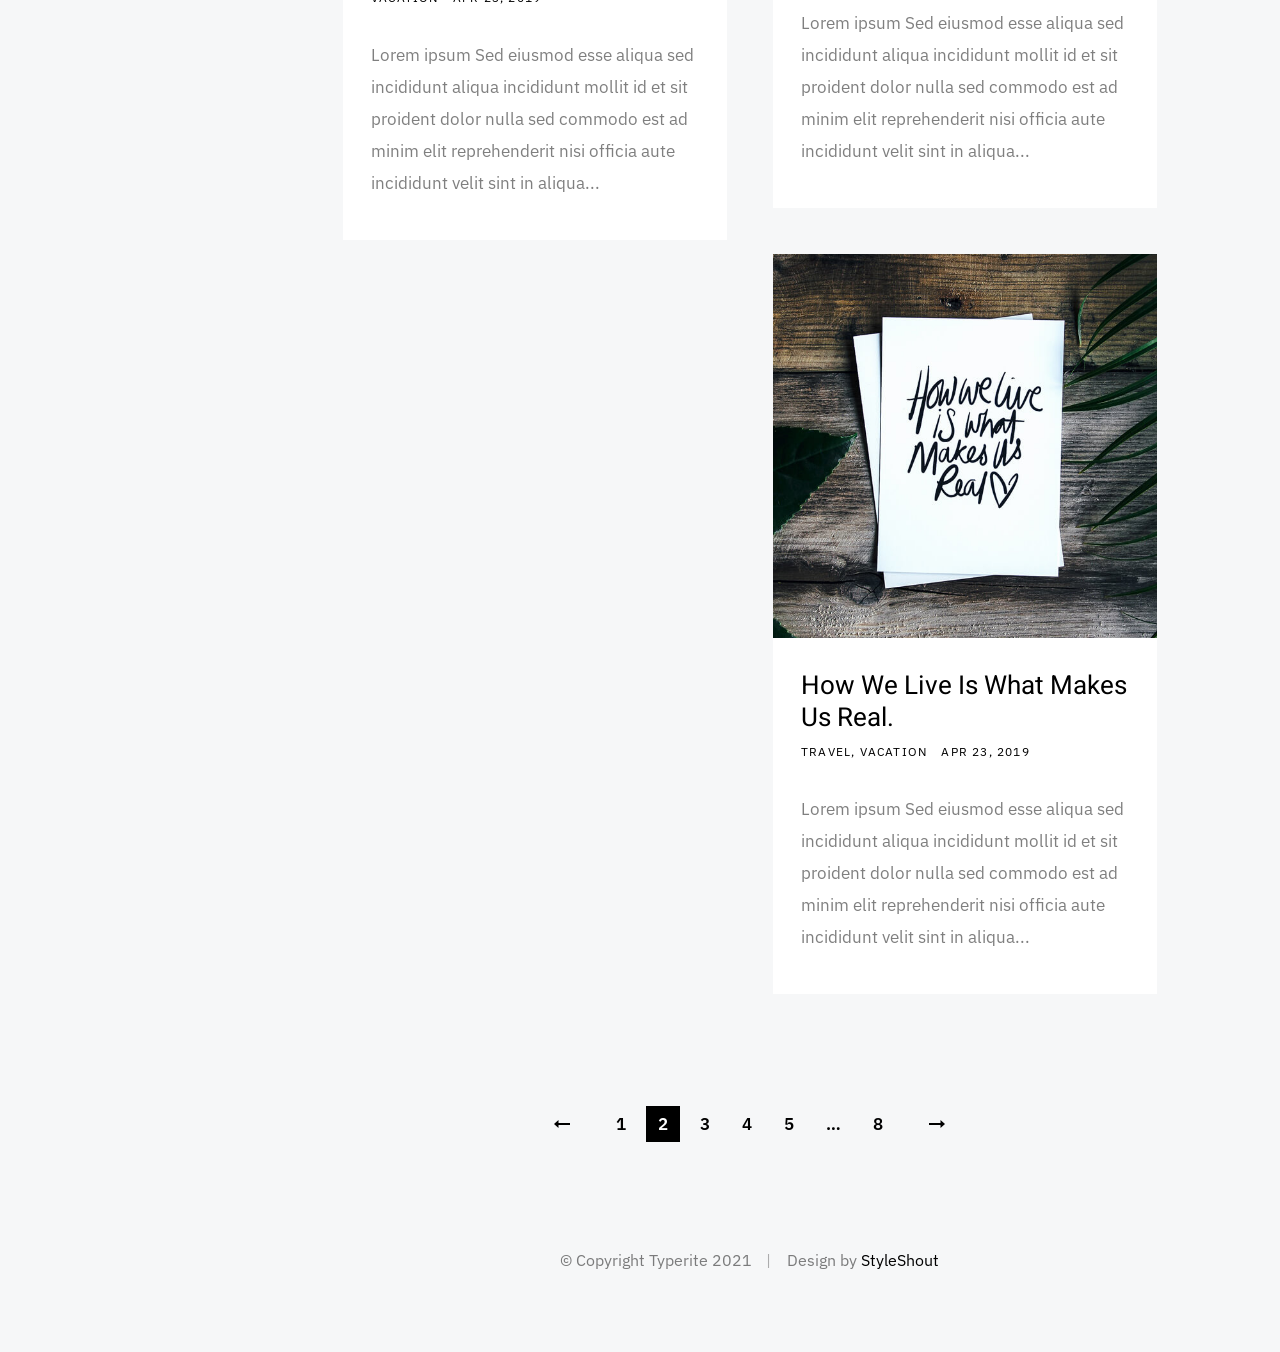
==== commit 508ed5f9: "Move search button to header menu for better visibility Key features implemented: - Moved search but" ====
--- a/category.html
+++ b/category.html
@@ -81,28 +81,28 @@
 							</a>
 						</li>
 					</ul>
+					<div class="s-search">
+						<a href="#0" class="search-trigger">
+							<svg xmlns="http://www.w3.org/2000/svg" width="24" height="24" viewBox="0 0 24 24" style="fill:rgba(0, 0, 0, 1);transform:;-ms-filter:"><path d="M10,18c1.846,0,3.543-0.635,4.897-1.688l4.396,4.396l1.414-1.414l-4.396-4.396C17.365,13.543,18,11.846,18,10 c0-4.411-3.589-8-8-8s-8,3.589-8,8S5.589,18,10,18z M10,4c3.309,0,6,2.691,6,6s-2.691,6-6,6s-6-2.691-6-6S6.691,4,10,4z"></path></svg>
+							<span>Search</span>
+						</a>
+					</div>
 				</nav>
 				<a href="#0" class="header__menu-toggle">
 					<span>Menu</span>
 				</a>
 			</header>
-			<div class="s-search">
-				<div class="search-block">
-					<form role="search" method="get" class="search-form" action="#">
-						<label>
-							<span class="hide-content">Search for:</span>
-							<input type="search" class="search-field" placeholder="Type Keywords" value="" name="s" title="Search for:" autocomplete="off">
-						</label>
-						<input type="submit" class="search-submit" value="Search">
-					</form>
-					<a href="#0" title="Close Search" class="search-close">Close</a>
-				</div>
-				<a href="#0" class="search-trigger">
-					<svg xmlns="http://www.w3.org/2000/svg" width="24" height="24" viewBox="0 0 24 24" style="fill:rgba(0, 0, 0, 1);transform:;-ms-filter:"><path d="M10,18c1.846,0,3.543-0.635,4.897-1.688l4.396,4.396l1.414-1.414l-4.396-4.396C17.365,13.543,18,11.846,18,10 c0-4.411-3.589-8-8-8s-8,3.589-8,8S5.589,18,10,18z M10,4c3.309,0,6,2.691,6,6s-2.691,6-6,6s-6-2.691-6-6S6.691,4,10,4z"></path></svg>
-					<span>Search</span>
-				</a>
-				<span class="search-line"></span>
+			<div class="search-block">
+				<form role="search" method="get" class="search-form" action="#">
+					<label>
+						<span class="hide-content">Search for:</span>
+						<input type="search" class="search-field" placeholder="Type Keywords" value="" name="s" title="Search for:" autocomplete="off">
+					</label>
+					<input type="submit" class="search-submit" value="Search">
+				</form>
+				<a href="#0" title="Close Search" class="search-close">Close</a>
 			</div>
+			<span class="search-line"></span>
 			<div class="s-content">
 				<header class="listing-header">
 					<h1 class="h2">Category: Design</h1>
--- a/css/main.css
+++ b/css/main.css
@@ -1695,7 +1695,7 @@
 .masonry .grid-sizer,
 .masonry__brick {
     float : left;
-    width : 25%;
+    width : 33.33%;
 }
 
 .masonry__brick {
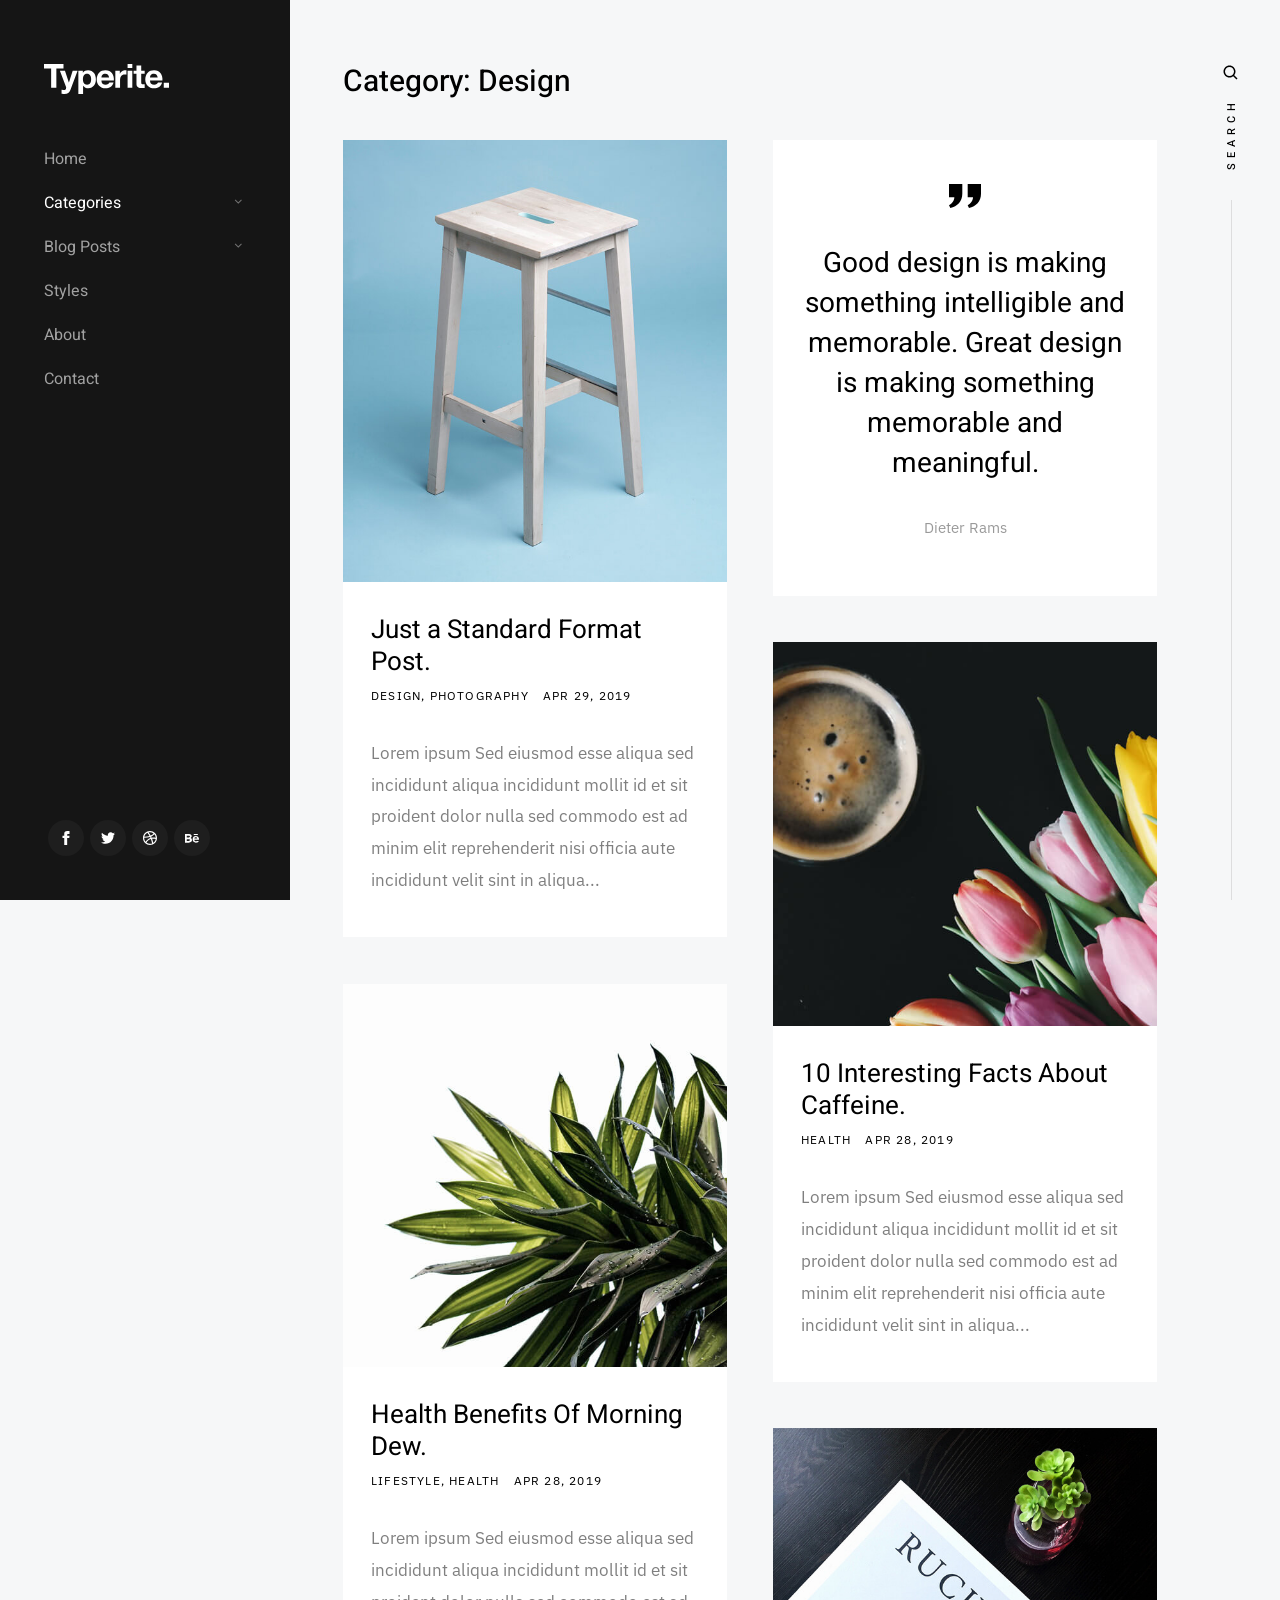
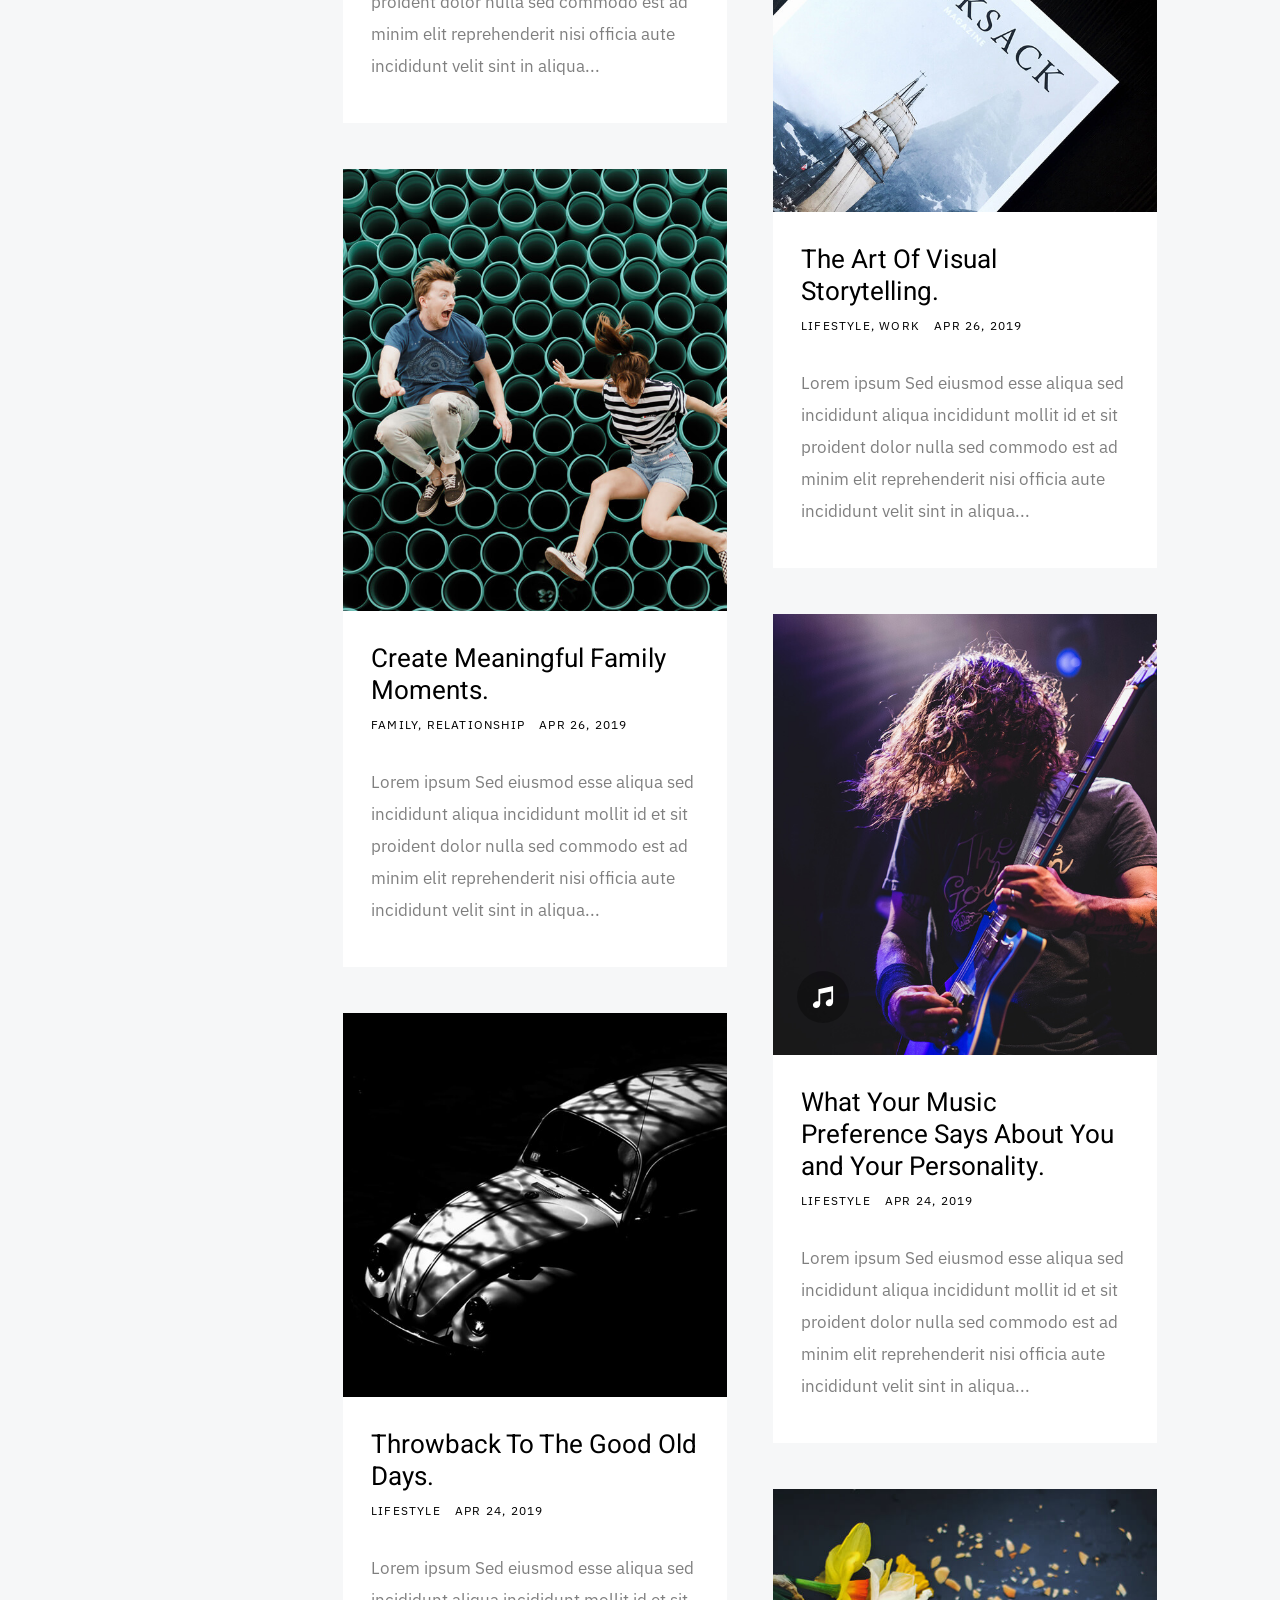
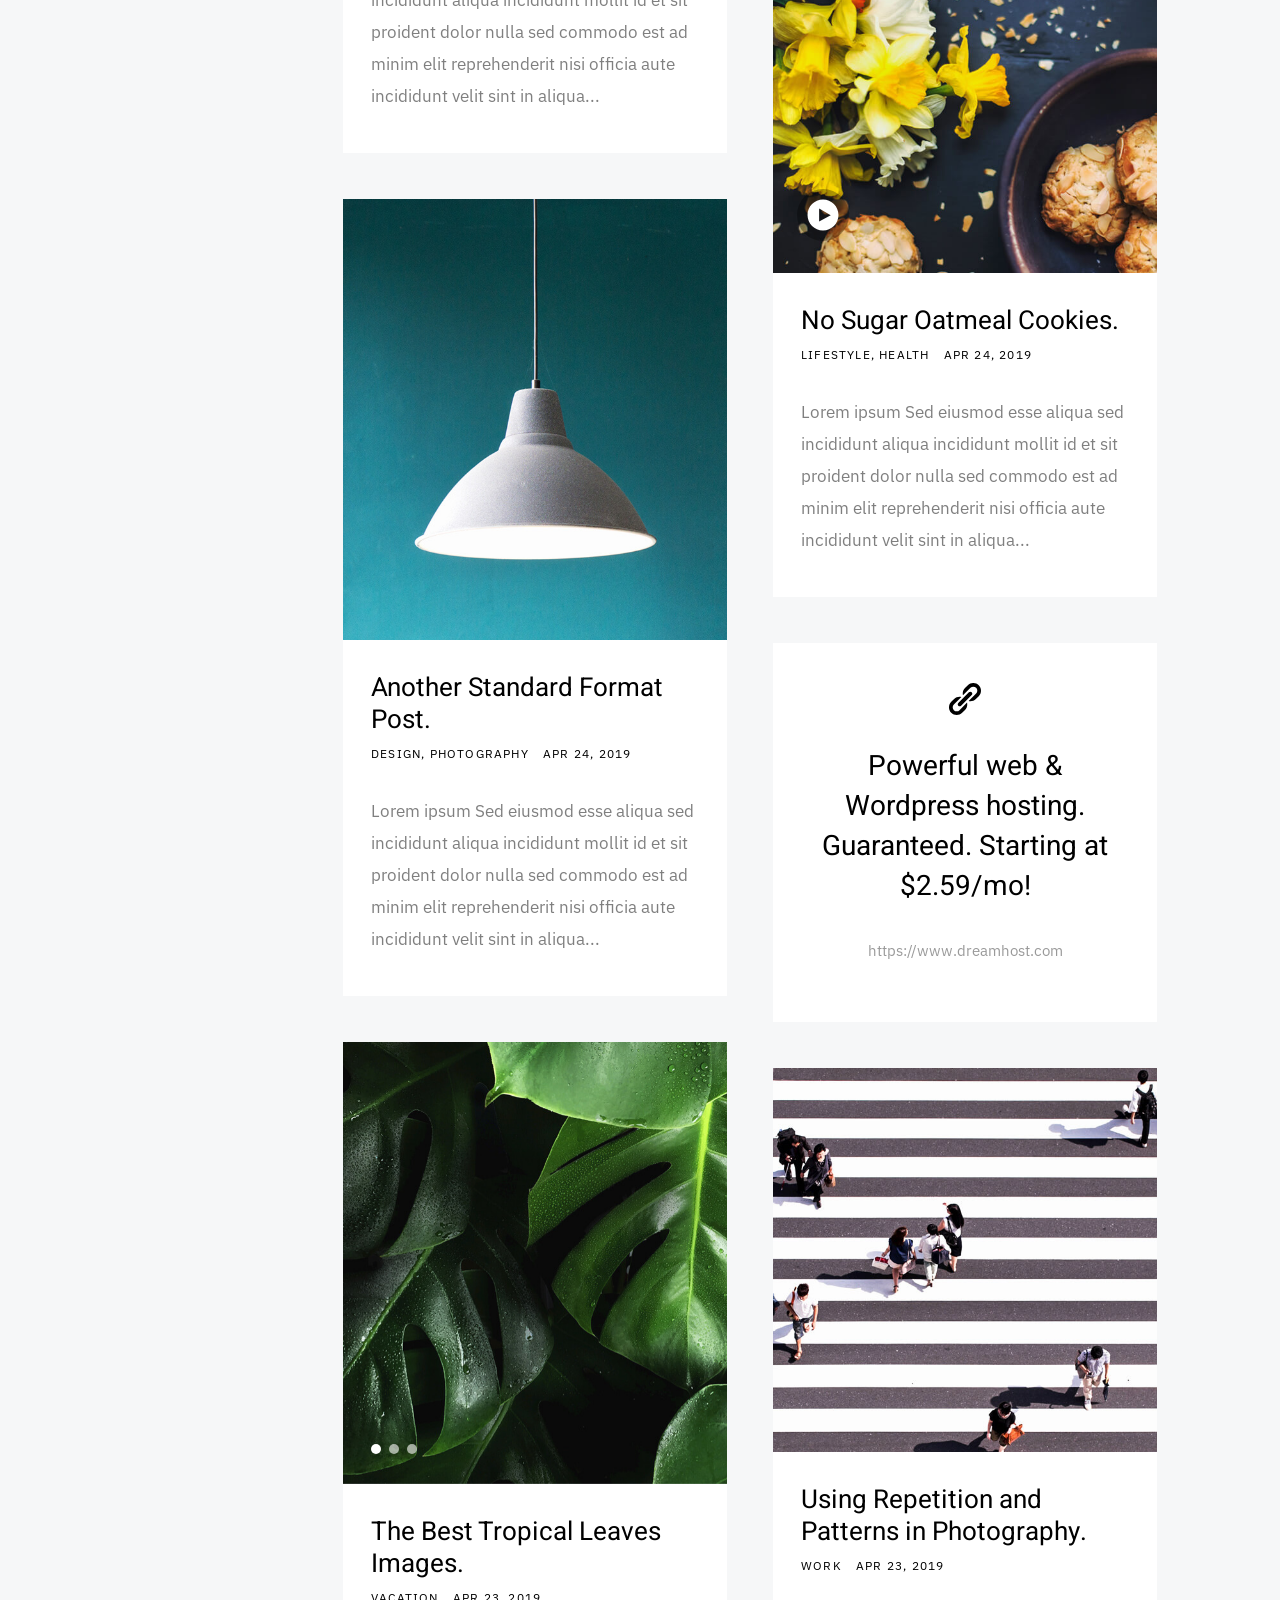
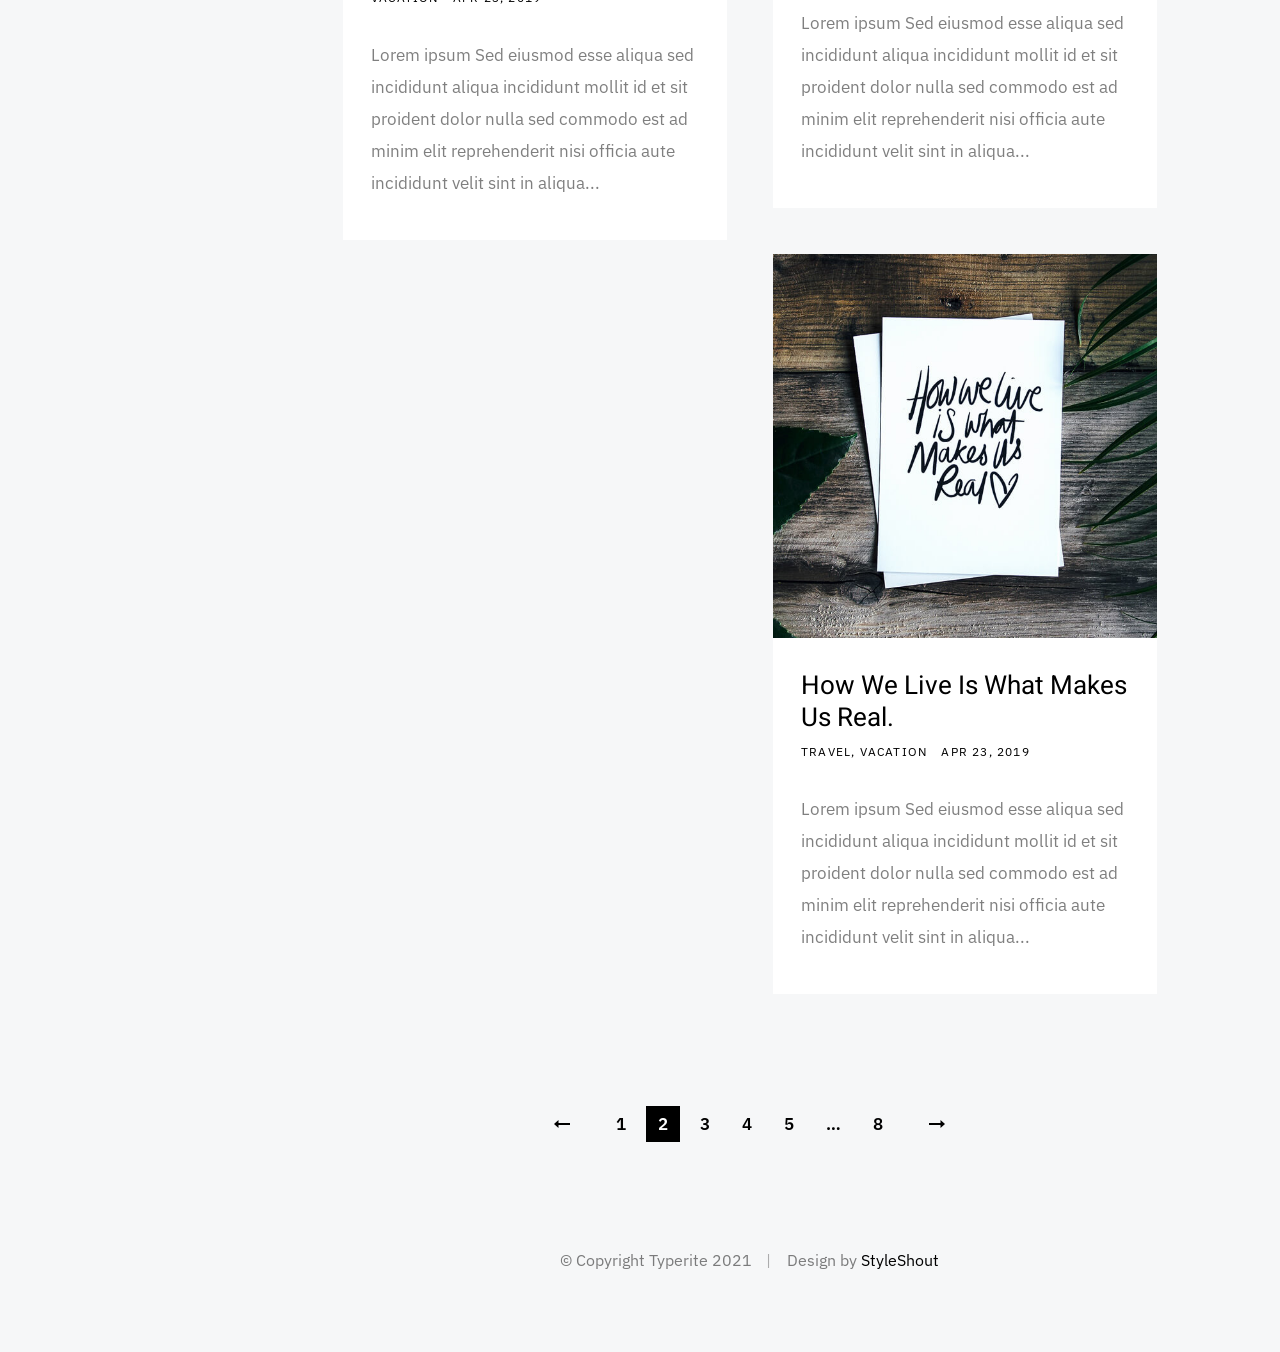
==== commit 2c10ffe5: "Update div elements to semantic section tags for improved HTML structure - Replace all instances of " ====
--- a/category.html
+++ b/category.html
@@ -81,29 +81,29 @@
 							</a>
 						</li>
 					</ul>
-					<div class="s-search">
-						<a href="#0" class="search-trigger">
-							<svg xmlns="http://www.w3.org/2000/svg" width="24" height="24" viewBox="0 0 24 24" style="fill:rgba(0, 0, 0, 1);transform:;-ms-filter:"><path d="M10,18c1.846,0,3.543-0.635,4.897-1.688l4.396,4.396l1.414-1.414l-4.396-4.396C17.365,13.543,18,11.846,18,10 c0-4.411-3.589-8-8-8s-8,3.589-8,8S5.589,18,10,18z M10,4c3.309,0,6,2.691,6,6s-2.691,6-6,6s-6-2.691-6-6S6.691,4,10,4z"></path></svg>
-							<span>Search</span>
-						</a>
-					</div>
 				</nav>
 				<a href="#0" class="header__menu-toggle">
 					<span>Menu</span>
 				</a>
 			</header>
-			<div class="search-block">
-				<form role="search" method="get" class="search-form" action="#">
-					<label>
-						<span class="hide-content">Search for:</span>
-						<input type="search" class="search-field" placeholder="Type Keywords" value="" name="s" title="Search for:" autocomplete="off">
-					</label>
-					<input type="submit" class="search-submit" value="Search">
-				</form>
-				<a href="#0" title="Close Search" class="search-close">Close</a>
+			<div class="s-search">
+				<div class="search-block">
+					<form role="search" method="get" class="search-form" action="#">
+						<label>
+							<span class="hide-content">Search for:</span>
+							<input type="search" class="search-field" placeholder="Type Keywords" value="" name="s" title="Search for:" autocomplete="off">
+						</label>
+						<input type="submit" class="search-submit" value="Search">
+					</form>
+					<a href="#0" title="Close Search" class="search-close">Close</a>
+				</div>
+				<a href="#0" class="search-trigger">
+					<svg xmlns="http://www.w3.org/2000/svg" width="24" height="24" viewBox="0 0 24 24" style="fill:rgba(0, 0, 0, 1);transform:;-ms-filter:"><path d="M10,18c1.846,0,3.543-0.635,4.897-1.688l4.396,4.396l1.414-1.414l-4.396-4.396C17.365,13.543,18,11.846,18,10 c0-4.411-3.589-8-8-8s-8,3.589-8,8S5.589,18,10,18z M10,4c3.309,0,6,2.691,6,6s-2.691,6-6,6s-6-2.691-6-6S6.691,4,10,4z"></path></svg>
+					<span>Search</span>
+				</a>
+				<span class="search-line"></span>
 			</div>
-			<span class="search-line"></span>
-			<div class="s-content">
+			<section class="s-content">
 				<header class="listing-header">
 					<h1 class="h2">Category: Design</h1>
 				</header>
@@ -476,7 +476,7 @@
 						</nav>
 					</div>
 				</div>
-			</div>
+			</section>
 			<footer class="s-footer">
 				<div class="row">
 					<div class="column large-full footer__content">
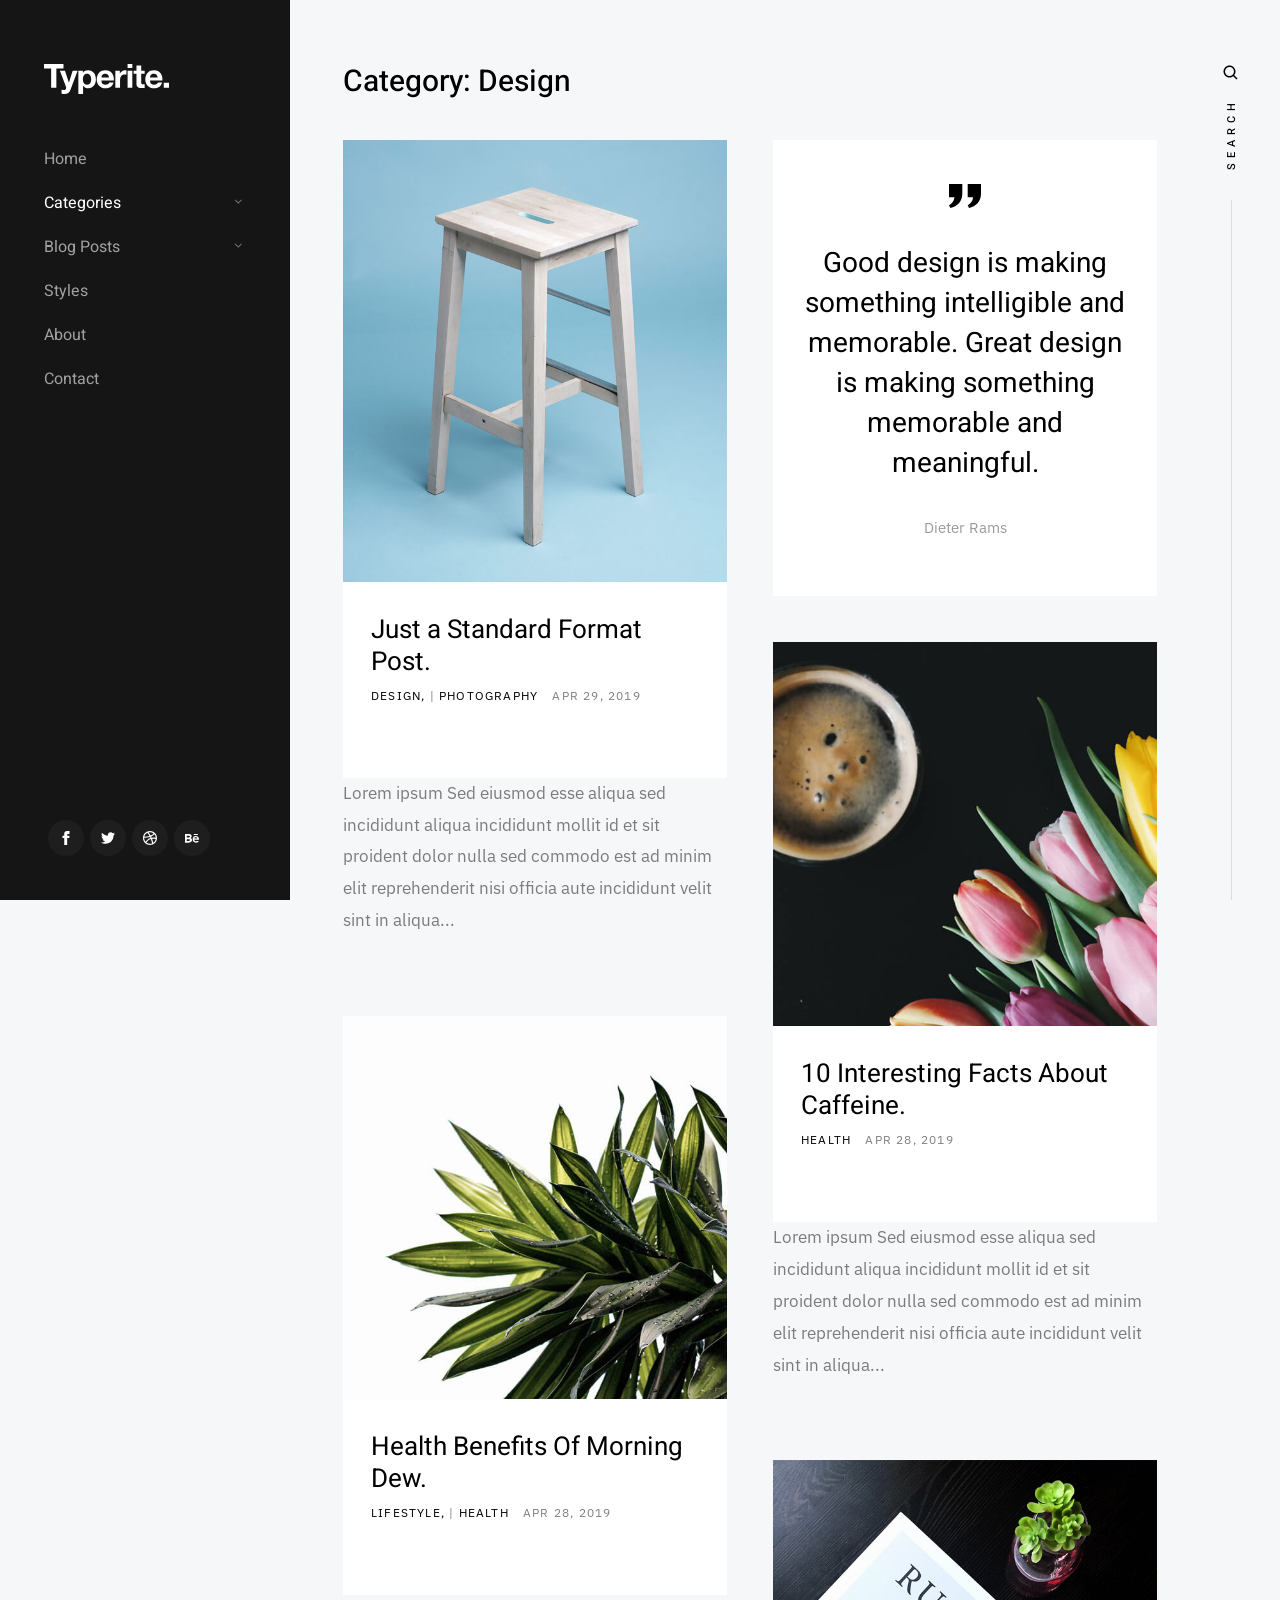
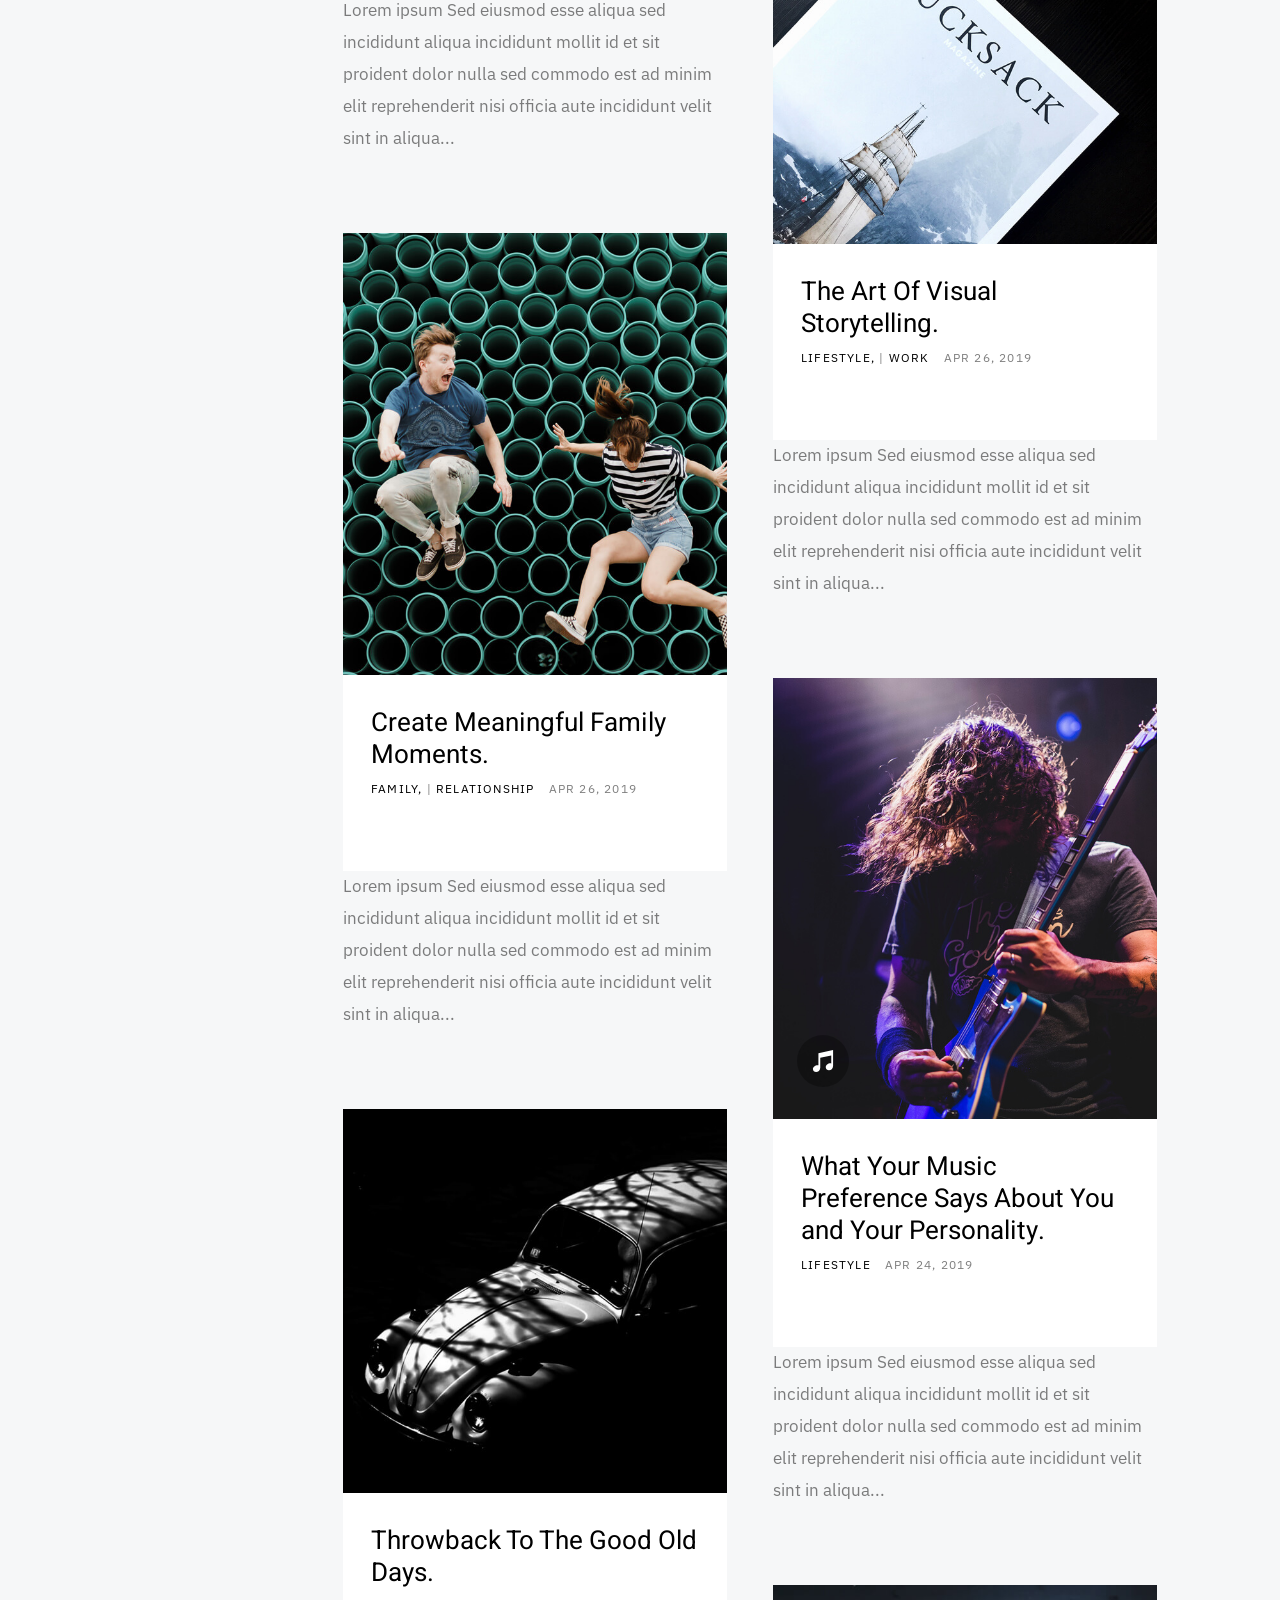
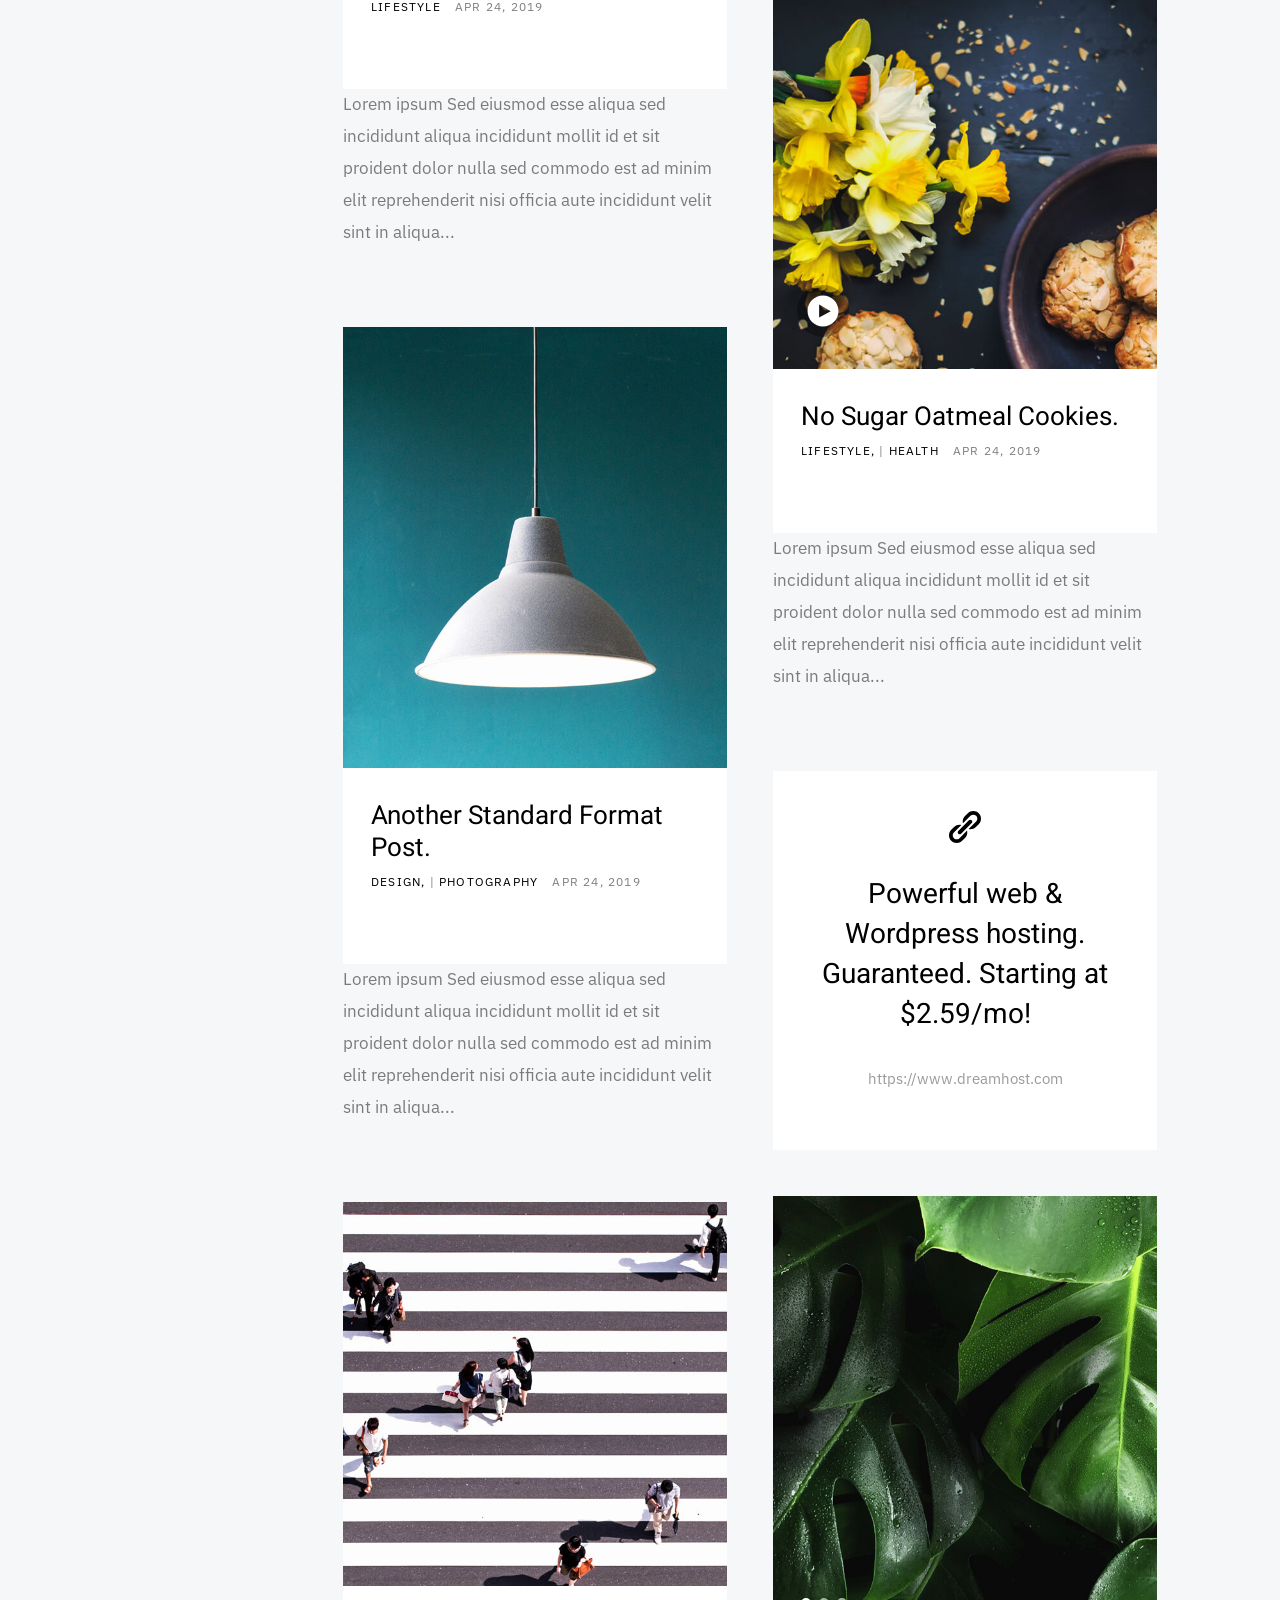
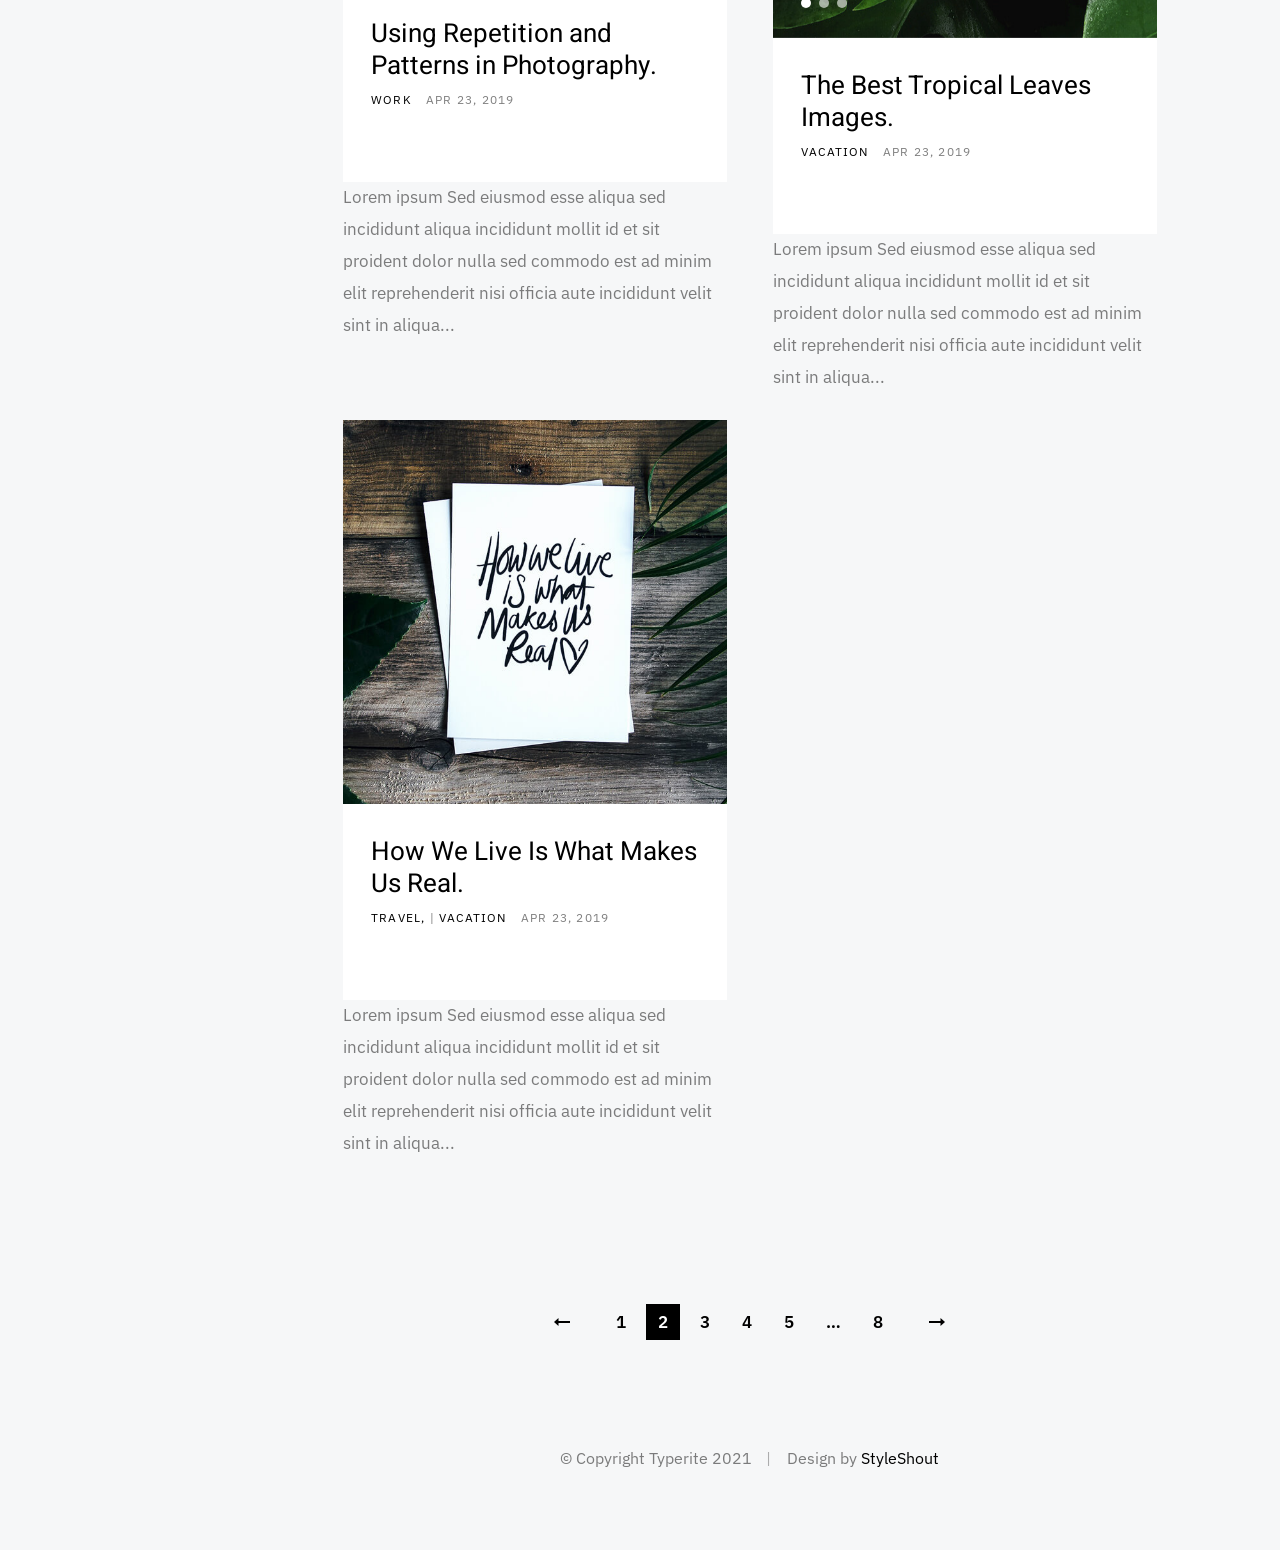
==== commit 6e3d547a: "Update HTML structure and metadata formatting Key features implemented: - Move entry__excerpt outsid" ====
--- a/category.html
+++ b/category.html
@@ -117,26 +117,23 @@
 									srcset="images/thumbs/masonry/woodcraft-600.jpg 1x, images/thumbs/masonry/woodcraft-1200.jpg 2x" alt="">
 								</a>
 							</div>
-							<div class="entry__text">
-								<div class="entry__header">
-									<h2 class="entry__title"><a href="single-standard.html">Just a Standard Format Post.</a></h2>
-									<div class="entry__meta">
-										<span class="entry__meta-cat">
-											<a href="category.html">Design</a>
-											<a href="category.html">Photography</a>
-										</span>
-										<span class="entry__meta-date">
-											<a href="single-standard.html">Apr 29, 2019</a>
-										</span>
-									</div>
-								</div>
-								<div class="entry__excerpt">
-									<p>
-										Lorem ipsum Sed eiusmod esse aliqua sed incididunt aliqua incididunt mollit id et sit proident dolor nulla sed commodo est ad minim elit reprehenderit nisi officia aute incididunt velit sint in aliqua...
-									</p>
-								</div>
-							</div>
-						</article>
+							<header class="entry__text">
+							<div class="entry__header">
+								<h2 class="entry__title"><a href="single-standard.html">Just a Standard Format Post.</a></h2>
+								<div class="entry__meta">
+									<span class="entry__meta-cat">
+											<a href="category.html">Design</a> | <a href="category.html">Photography</a>
+										</span>
+									<span class="entry__meta-date">Apr 29, 2019</span>
+								</div>
+							</div>
+						</header>
+						<div class="entry__excerpt">
+									<p>
+										Lorem ipsum Sed eiusmod esse aliqua sed incididunt aliqua incididunt mollit id et sit proident dolor nulla sed commodo est ad minim elit reprehenderit nisi officia aute incididunt velit sint in aliqua...
+									</p>
+								</div>
+					</article>
 						<article class="masonry__brick entry format-quote animate-this">
 							<div class="entry__thumb">
 								<blockquote>
@@ -152,25 +149,23 @@
 									srcset="images/thumbs/masonry/tulips-600.jpg 1x, images/thumbs/masonry/tulips-1200.jpg 2x" alt="">
 								</a>
 							</div>
-							<div class="entry__text">
-								<div class="entry__header">
-									<h2 class="entry__title"><a href="single-standard.html">10 Interesting Facts About Caffeine.</a></h2>
-									<div class="entry__meta">
-										<span class="entry__meta-cat">
+							<header class="entry__text">
+							<div class="entry__header">
+								<h2 class="entry__title"><a href="single-standard.html">10 Interesting Facts About Caffeine.</a></h2>
+								<div class="entry__meta">
+									<span class="entry__meta-cat">
 											<a href="category.html">Health</a>
 										</span>
-										<span class="entry__meta-date">
-											<a href="single-standard.html">Apr 28, 2019</a>
-										</span>
-									</div>
-								</div>
-								<div class="entry__excerpt">
-									<p>
-										Lorem ipsum Sed eiusmod esse aliqua sed incididunt aliqua incididunt mollit id et sit proident dolor nulla sed commodo est ad minim elit reprehenderit nisi officia aute incididunt velit sint in aliqua...
-									</p>
-								</div>
-							</div>
-						</article>
+									<span class="entry__meta-date">Apr 28, 2019</span>
+								</div>
+							</div>
+						</header>
+						<div class="entry__excerpt">
+									<p>
+										Lorem ipsum Sed eiusmod esse aliqua sed incididunt aliqua incididunt mollit id et sit proident dolor nulla sed commodo est ad minim elit reprehenderit nisi officia aute incididunt velit sint in aliqua...
+									</p>
+								</div>
+					</article>
 						<article class="masonry__brick entry format-standard animate-this">
 							<div class="entry__thumb">
 								<a href="single-standard.html" class="entry__thumb-link">
@@ -178,26 +173,23 @@
 									srcset="images/thumbs/masonry/dew-600.jpg 1x, images/thumbs/masonry/dew-1200.jpg 2x" alt="">
 								</a>
 							</div>
-							<div class="entry__text">
-								<div class="entry__header">
-									<h2 class="entry__title"><a href="single-standard.html">Health Benefits Of Morning Dew.</a></h2>
-									<div class="entry__meta">
-										<span class="entry__meta-cat">
-											<a href="category.html">Lifestyle</a>
-											<a href="category.html">Health</a>
-										</span>
-										<span class="entry__meta-date">
-											<a href="single-standard.html">Apr 28, 2019</a>
-										</span>
-									</div>
-								</div>
-								<div class="entry__excerpt">
-									<p>
-										Lorem ipsum Sed eiusmod esse aliqua sed incididunt aliqua incididunt mollit id et sit proident dolor nulla sed commodo est ad minim elit reprehenderit nisi officia aute incididunt velit sint in aliqua...
-									</p>
-								</div>
-							</div>
-						</article>
+							<header class="entry__text">
+							<div class="entry__header">
+								<h2 class="entry__title"><a href="single-standard.html">Health Benefits Of Morning Dew.</a></h2>
+								<div class="entry__meta">
+									<span class="entry__meta-cat">
+											<a href="category.html">Lifestyle</a> | <a href="category.html">Health</a>
+										</span>
+									<span class="entry__meta-date">Apr 28, 2019</span>
+								</div>
+							</div>
+						</header>
+						<div class="entry__excerpt">
+									<p>
+										Lorem ipsum Sed eiusmod esse aliqua sed incididunt aliqua incididunt mollit id et sit proident dolor nulla sed commodo est ad minim elit reprehenderit nisi officia aute incididunt velit sint in aliqua...
+									</p>
+								</div>
+					</article>
 						<article class="masonry__brick entry format-standard animate-this">
 							<div class="entry__thumb">
 								<a href="single-standard.html" class="entry__thumb-link">
@@ -205,26 +197,23 @@
 									srcset="images/thumbs/masonry/rucksack-600.jpg 1x, images/thumbs/masonry/rucksack-1200.jpg 2x" alt="">
 								</a>
 							</div>
-							<div class="entry__text">
-								<div class="entry__header">
-									<h2 class="entry__title"><a href="single-standard.html">The Art Of Visual Storytelling.</a></h2>
-									<div class="entry__meta">
-										<span class="entry__meta-cat">
-											<a href="category.html">Lifestyle</a>
-											<a href="category.html">Work</a>
-										</span>
-										<span class="entry__meta-date">
-											<a href="single-standard.html">Apr 26, 2019</a>
-										</span>
-									</div>
-								</div>
-								<div class="entry__excerpt">
-									<p>
-										Lorem ipsum Sed eiusmod esse aliqua sed incididunt aliqua incididunt mollit id et sit proident dolor nulla sed commodo est ad minim elit reprehenderit nisi officia aute incididunt velit sint in aliqua...
-									</p>
-								</div>
-							</div>
-						</article>
+							<header class="entry__text">
+							<div class="entry__header">
+								<h2 class="entry__title"><a href="single-standard.html">The Art Of Visual Storytelling.</a></h2>
+								<div class="entry__meta">
+									<span class="entry__meta-cat">
+											<a href="category.html">Lifestyle</a> | <a href="category.html">Work</a>
+										</span>
+									<span class="entry__meta-date">Apr 26, 2019</span>
+								</div>
+							</div>
+						</header>
+						<div class="entry__excerpt">
+									<p>
+										Lorem ipsum Sed eiusmod esse aliqua sed incididunt aliqua incididunt mollit id et sit proident dolor nulla sed commodo est ad minim elit reprehenderit nisi officia aute incididunt velit sint in aliqua...
+									</p>
+								</div>
+					</article>
 						<article class="masonry__brick entry format-standard animate-this">
 							<div class="entry__thumb">
 								<a href="single-standard.html" class="entry__thumb-link">
@@ -232,26 +221,23 @@
 									srcset="images/thumbs/masonry/jump-600.jpg 1x, images/thumbs/masonry/jump-1200.jpg 2x" alt="">
 								</a>
 							</div>
-							<div class="entry__text">
-								<div class="entry__header">
-									<h2 class="entry__title"><a href="single-standard.html">Create Meaningful Family Moments.</a></h2>
-									<div class="entry__meta">
-										<span class="entry__meta-cat">
-											<a href="category.html">Family</a>
-											<a href="category.html">Relationship</a>
-										</span>
-										<span class="entry__meta-date">
-											<a href="single-standard.html">Apr 26, 2019</a>
-										</span>
-									</div>
-								</div>
-								<div class="entry__excerpt">
-									<p>
-										Lorem ipsum Sed eiusmod esse aliqua sed incididunt aliqua incididunt mollit id et sit proident dolor nulla sed commodo est ad minim elit reprehenderit nisi officia aute incididunt velit sint in aliqua...
-									</p>
-								</div>
-							</div>
-						</article>
+							<header class="entry__text">
+							<div class="entry__header">
+								<h2 class="entry__title"><a href="single-standard.html">Create Meaningful Family Moments.</a></h2>
+								<div class="entry__meta">
+									<span class="entry__meta-cat">
+											<a href="category.html">Family</a> | <a href="category.html">Relationship</a>
+										</span>
+									<span class="entry__meta-date">Apr 26, 2019</span>
+								</div>
+							</div>
+						</header>
+						<div class="entry__excerpt">
+									<p>
+										Lorem ipsum Sed eiusmod esse aliqua sed incididunt aliqua incididunt mollit id et sit proident dolor nulla sed commodo est ad minim elit reprehenderit nisi officia aute incididunt velit sint in aliqua...
+									</p>
+								</div>
+					</article>
 						<article class="masonry__brick entry format-audio animate-this">
 							<div class="entry__thumb">
 								<a href="single-audio.html" class="entry__thumb-link">
@@ -259,25 +245,23 @@
 									srcset="images/thumbs/masonry/guitarist-600.jpg 1x, images/thumbs/masonry/guitarist-1200.jpg 2x" alt="">
 								</a>
 							</div>
-							<div class="entry__text">
-								<div class="entry__header">
-									<h2 class="entry__title"><a href="single-audio.html">What Your Music Preference Says About You and Your Personality.</a></h2>
-									<div class="entry__meta">
-										<span class="entry__meta-cat">
+							<header class="entry__text">
+							<div class="entry__header">
+								<h2 class="entry__title"><a href="single-audio.html">What Your Music Preference Says About You and Your Personality.</a></h2>
+								<div class="entry__meta">
+									<span class="entry__meta-cat">
 											<a href="category.html">Lifestyle</a>
 										</span>
-										<span class="entry__meta-date">
-											<a href="single-standard.html">Apr 24, 2019</a>
-										</span>
-									</div>
-								</div>
-								<div class="entry__excerpt">
-									<p>
-										Lorem ipsum Sed eiusmod esse aliqua sed incididunt aliqua incididunt mollit id et sit proident dolor nulla sed commodo est ad minim elit reprehenderit nisi officia aute incididunt velit sint in aliqua...
-									</p>
-								</div>
-							</div>
-						</article>
+									<span class="entry__meta-date">Apr 24, 2019</span>
+								</div>
+							</div>
+						</header>
+						<div class="entry__excerpt">
+									<p>
+										Lorem ipsum Sed eiusmod esse aliqua sed incididunt aliqua incididunt mollit id et sit proident dolor nulla sed commodo est ad minim elit reprehenderit nisi officia aute incididunt velit sint in aliqua...
+									</p>
+								</div>
+					</article>
 						<article class="masonry__brick entry format-standard animate-this">
 							<div class="entry__thumb">
 								<a href="single-standard.html" class="entry__thumb-link">
@@ -285,25 +269,23 @@
 									srcset="images/thumbs/masonry/beetle-600.jpg 1x, images/thumbs/masonry/beetle-1200.jpg 2x" alt="">
 								</a>
 							</div>
-							<div class="entry__text">
-								<div class="entry__header">
-									<h2 class="entry__title"><a href="single-standard.html">Throwback To The Good Old Days.</a></h2>
-									<div class="entry__meta">
-										<span class="entry__meta-cat">
+							<header class="entry__text">
+							<div class="entry__header">
+								<h2 class="entry__title"><a href="single-standard.html">Throwback To The Good Old Days.</a></h2>
+								<div class="entry__meta">
+									<span class="entry__meta-cat">
 											<a href="category.html">Lifestyle</a>
 										</span>
-										<span class="entry__meta-date">
-											<a href="single-standard.html">Apr 24, 2019</a>
-										</span>
-									</div>
-								</div>
-								<div class="entry__excerpt">
-									<p>
-										Lorem ipsum Sed eiusmod esse aliqua sed incididunt aliqua incididunt mollit id et sit proident dolor nulla sed commodo est ad minim elit reprehenderit nisi officia aute incididunt velit sint in aliqua...
-									</p>
-								</div>
-							</div>
-						</article>
+									<span class="entry__meta-date">Apr 24, 2019</span>
+								</div>
+							</div>
+						</header>
+						<div class="entry__excerpt">
+									<p>
+										Lorem ipsum Sed eiusmod esse aliqua sed incididunt aliqua incididunt mollit id et sit proident dolor nulla sed commodo est ad minim elit reprehenderit nisi officia aute incididunt velit sint in aliqua...
+									</p>
+								</div>
+					</article>
 						<article class="masonry__brick entry format-video animate-this">
 							<div class="entry__thumb video-image">
 								<a href="https://player.vimeo.com/video/117310401?color=339989&title=0&byline=0&portrait=0" data-lity class="entry__thumb-link">
@@ -311,26 +293,23 @@
 									srcset="images/thumbs/masonry/cookies-600.jpg 1x, images/thumbs/masonry/cookies-1200.jpg 2x" alt="">
 								</a>
 							</div>
-							<div class="entry__text">
-								<div class="entry__header">
-									<h2 class="entry__title"><a href="single-video.html">No Sugar Oatmeal Cookies.</a></h2>
-									<div class="entry__meta">
-										<span class="entry__meta-cat">
-											<a href="category.html">Lifestyle</a>
-											<a href="category.html">Health</a>
-										</span>
-										<span class="entry__meta-date">
-											<a href="single-standard.html">Apr 24, 2019</a>
-										</span>
-									</div>
-								</div>
-								<div class="entry__excerpt">
-									<p>
-										Lorem ipsum Sed eiusmod esse aliqua sed incididunt aliqua incididunt mollit id et sit proident dolor nulla sed commodo est ad minim elit reprehenderit nisi officia aute incididunt velit sint in aliqua...
-									</p>
-								</div>
-							</div>
-						</article>
+							<header class="entry__text">
+							<div class="entry__header">
+								<h2 class="entry__title"><a href="single-video.html">No Sugar Oatmeal Cookies.</a></h2>
+								<div class="entry__meta">
+									<span class="entry__meta-cat">
+											<a href="category.html">Lifestyle</a> | <a href="category.html">Health</a>
+										</span>
+									<span class="entry__meta-date">Apr 24, 2019</span>
+								</div>
+							</div>
+						</header>
+						<div class="entry__excerpt">
+									<p>
+										Lorem ipsum Sed eiusmod esse aliqua sed incididunt aliqua incididunt mollit id et sit proident dolor nulla sed commodo est ad minim elit reprehenderit nisi officia aute incididunt velit sint in aliqua...
+									</p>
+								</div>
+					</article>
 						<article class="masonry__brick entry format-standard animate-this">
 							<div class="entry__thumb">
 								<a href="single-standard.html" class="entry__thumb-link">
@@ -338,26 +317,23 @@
 									srcset="images/thumbs/masonry/lamp-600.jpg 1x, images/thumbs/masonry/lamp-1200.jpg 2x" alt="">
 								</a>
 							</div>
-							<div class="entry__text">
-								<div class="entry__header">
-									<h2 class="entry__title"><a href="single-standard.html">Another Standard Format Post.</a></h2>
-									<div class="entry__meta">
-										<span class="entry__meta-cat">
-											<a href="category.html">Design</a>
-											<a href="category.html">Photography</a>
-										</span>
-										<span class="entry__meta-date">
-											<a href="single-standard.html">Apr 24, 2019</a>
-										</span>
-									</div>
-								</div>
-								<div class="entry__excerpt">
-									<p>
-										Lorem ipsum Sed eiusmod esse aliqua sed incididunt aliqua incididunt mollit id et sit proident dolor nulla sed commodo est ad minim elit reprehenderit nisi officia aute incididunt velit sint in aliqua...
-									</p>
-								</div>
-							</div>
-						</article>
+							<header class="entry__text">
+							<div class="entry__header">
+								<h2 class="entry__title"><a href="single-standard.html">Another Standard Format Post.</a></h2>
+								<div class="entry__meta">
+									<span class="entry__meta-cat">
+											<a href="category.html">Design</a> | <a href="category.html">Photography</a>
+										</span>
+									<span class="entry__meta-date">Apr 24, 2019</span>
+								</div>
+							</div>
+						</header>
+						<div class="entry__excerpt">
+									<p>
+										Lorem ipsum Sed eiusmod esse aliqua sed incididunt aliqua incididunt mollit id et sit proident dolor nulla sed commodo est ad minim elit reprehenderit nisi officia aute incididunt velit sint in aliqua...
+									</p>
+								</div>
+					</article>
 						<article class="masonry__brick entry format-link animate-this">
 							<div class="entry__thumb">
 								<div class="link-wrap">
@@ -385,25 +361,23 @@
 									</div>
 								</div>
 							</div>
-							<div class="entry__text">
-								<div class="entry__header">
-									<h2 class="entry__title"><a href="single-gallery.html">The Best Tropical Leaves Images.</a></h2>
-									<div class="entry__meta">
-										<span class="entry__meta-cat">
+							<header class="entry__text">
+							<div class="entry__header">
+								<h2 class="entry__title"><a href="single-gallery.html">The Best Tropical Leaves Images.</a></h2>
+								<div class="entry__meta">
+									<span class="entry__meta-cat">
 											<a href="category.html">Vacation</a>
 										</span>
-										<span class="entry__meta-date">
-											<a href="single-standard.html">Apr 23, 2019</a>
-										</span>
-									</div>
-								</div>
-								<div class="entry__excerpt">
-									<p>
-										Lorem ipsum Sed eiusmod esse aliqua sed incididunt aliqua incididunt mollit id et sit proident dolor nulla sed commodo est ad minim elit reprehenderit nisi officia aute incididunt velit sint in aliqua...
-									</p>
-								</div>
-							</div>
-						</article>
+									<span class="entry__meta-date">Apr 23, 2019</span>
+								</div>
+							</div>
+						</header>
+						<div class="entry__excerpt">
+									<p>
+										Lorem ipsum Sed eiusmod esse aliqua sed incididunt aliqua incididunt mollit id et sit proident dolor nulla sed commodo est ad minim elit reprehenderit nisi officia aute incididunt velit sint in aliqua...
+									</p>
+								</div>
+					</article>
 						<article class="masonry__brick entry format-standard animate-this">
 							<div class="entry__thumb">
 								<a href="single-standard.html" class="entry__thumb-link">
@@ -411,25 +385,23 @@
 									srcset="images/thumbs/masonry/walk-600.jpg 1x, images/thumbs/masonry/walk-1200.jpg 2x" alt="">
 								</a>
 							</div>
-							<div class="entry__text">
-								<div class="entry__header">
-									<h2 class="entry__title"><a href="single-standard.html">Using Repetition and Patterns in Photography.</a></h2>
-									<div class="entry__meta">
-										<span class="entry__meta-cat">
+							<header class="entry__text">
+							<div class="entry__header">
+								<h2 class="entry__title"><a href="single-standard.html">Using Repetition and Patterns in Photography.</a></h2>
+								<div class="entry__meta">
+									<span class="entry__meta-cat">
 											<a href="category.html">Work</a>
 										</span>
-										<span class="entry__meta-date">
-											<a href="single-standard.html">Apr 23, 2019</a>
-										</span>
-									</div>
-								</div>
-								<div class="entry__excerpt">
-									<p>
-										Lorem ipsum Sed eiusmod esse aliqua sed incididunt aliqua incididunt mollit id et sit proident dolor nulla sed commodo est ad minim elit reprehenderit nisi officia aute incididunt velit sint in aliqua...
-									</p>
-								</div>
-							</div>
-						</article>
+									<span class="entry__meta-date">Apr 23, 2019</span>
+								</div>
+							</div>
+						</header>
+						<div class="entry__excerpt">
+									<p>
+										Lorem ipsum Sed eiusmod esse aliqua sed incididunt aliqua incididunt mollit id et sit proident dolor nulla sed commodo est ad minim elit reprehenderit nisi officia aute incididunt velit sint in aliqua...
+									</p>
+								</div>
+					</article>
 						<article class="masonry__brick entry format-standard animate-this">
 							<div class="entry__thumb">
 								<a href="single-standard.html" class="entry__thumb-link">
@@ -437,26 +409,23 @@
 									srcset="images/thumbs/masonry/real-600.jpg 1x, images/thumbs/masonry/real-1200.jpg 2x" alt="">
 								</a>
 							</div>
-							<div class="entry__text">
-								<div class="entry__header">
-									<h2 class="entry__title"><a href="single-standard.html">How We Live Is What Makes Us Real.</a></h2>
-									<div class="entry__meta">
-										<span class="entry__meta-cat">
-											<a href="category.html">Travel</a>
-											<a href="category.html">Vacation</a>
-										</span>
-										<span class="entry__meta-date">
-											<a href="single-standard.html">Apr 23, 2019</a>
-										</span>
-									</div>
-								</div>
-								<div class="entry__excerpt">
-									<p>
-										Lorem ipsum Sed eiusmod esse aliqua sed incididunt aliqua incididunt mollit id et sit proident dolor nulla sed commodo est ad minim elit reprehenderit nisi officia aute incididunt velit sint in aliqua...
-									</p>
-								</div>
-							</div>
-						</article>
+							<header class="entry__text">
+							<div class="entry__header">
+								<h2 class="entry__title"><a href="single-standard.html">How We Live Is What Makes Us Real.</a></h2>
+								<div class="entry__meta">
+									<span class="entry__meta-cat">
+											<a href="category.html">Travel</a> | <a href="category.html">Vacation</a>
+										</span>
+									<span class="entry__meta-date">Apr 23, 2019</span>
+								</div>
+							</div>
+						</header>
+						<div class="entry__excerpt">
+									<p>
+										Lorem ipsum Sed eiusmod esse aliqua sed incididunt aliqua incididunt mollit id et sit proident dolor nulla sed commodo est ad minim elit reprehenderit nisi officia aute incididunt velit sint in aliqua...
+									</p>
+								</div>
+					</article>
 					</div>
 				</div>
 				<div class="row">
